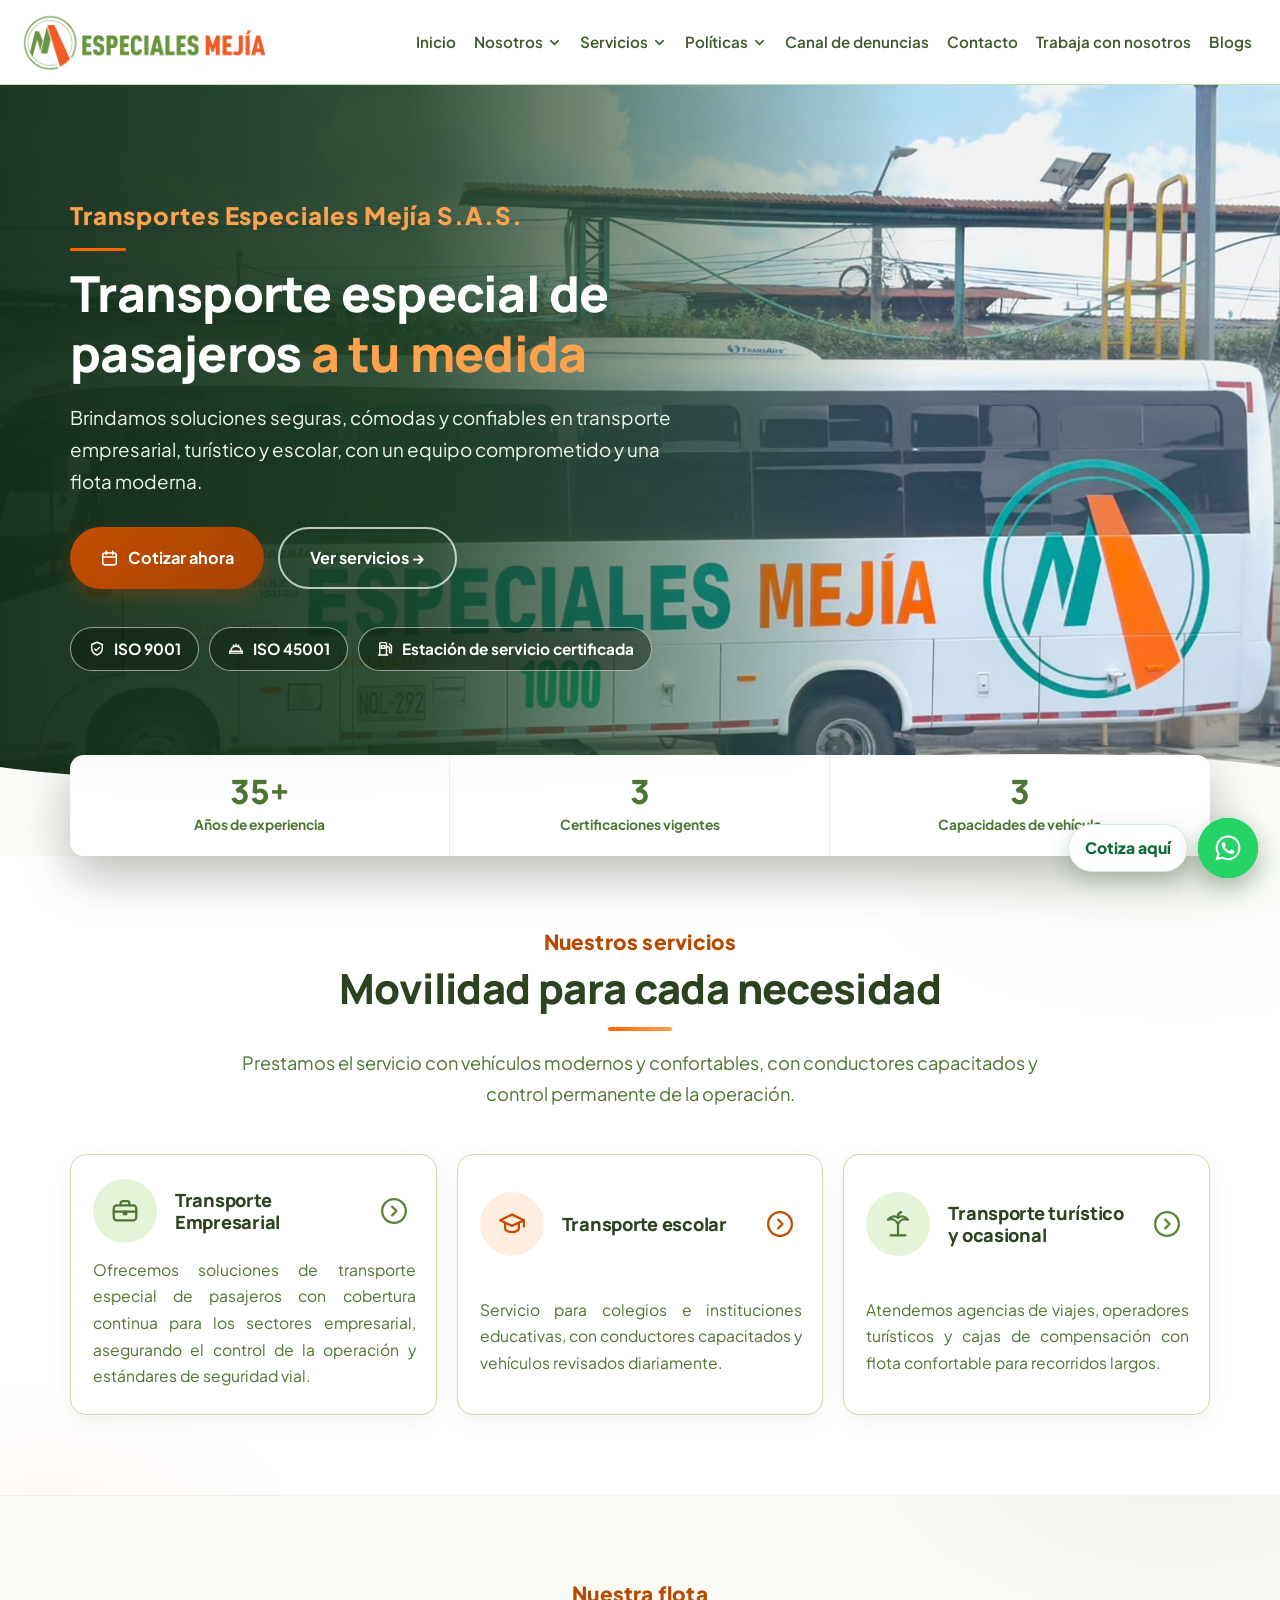
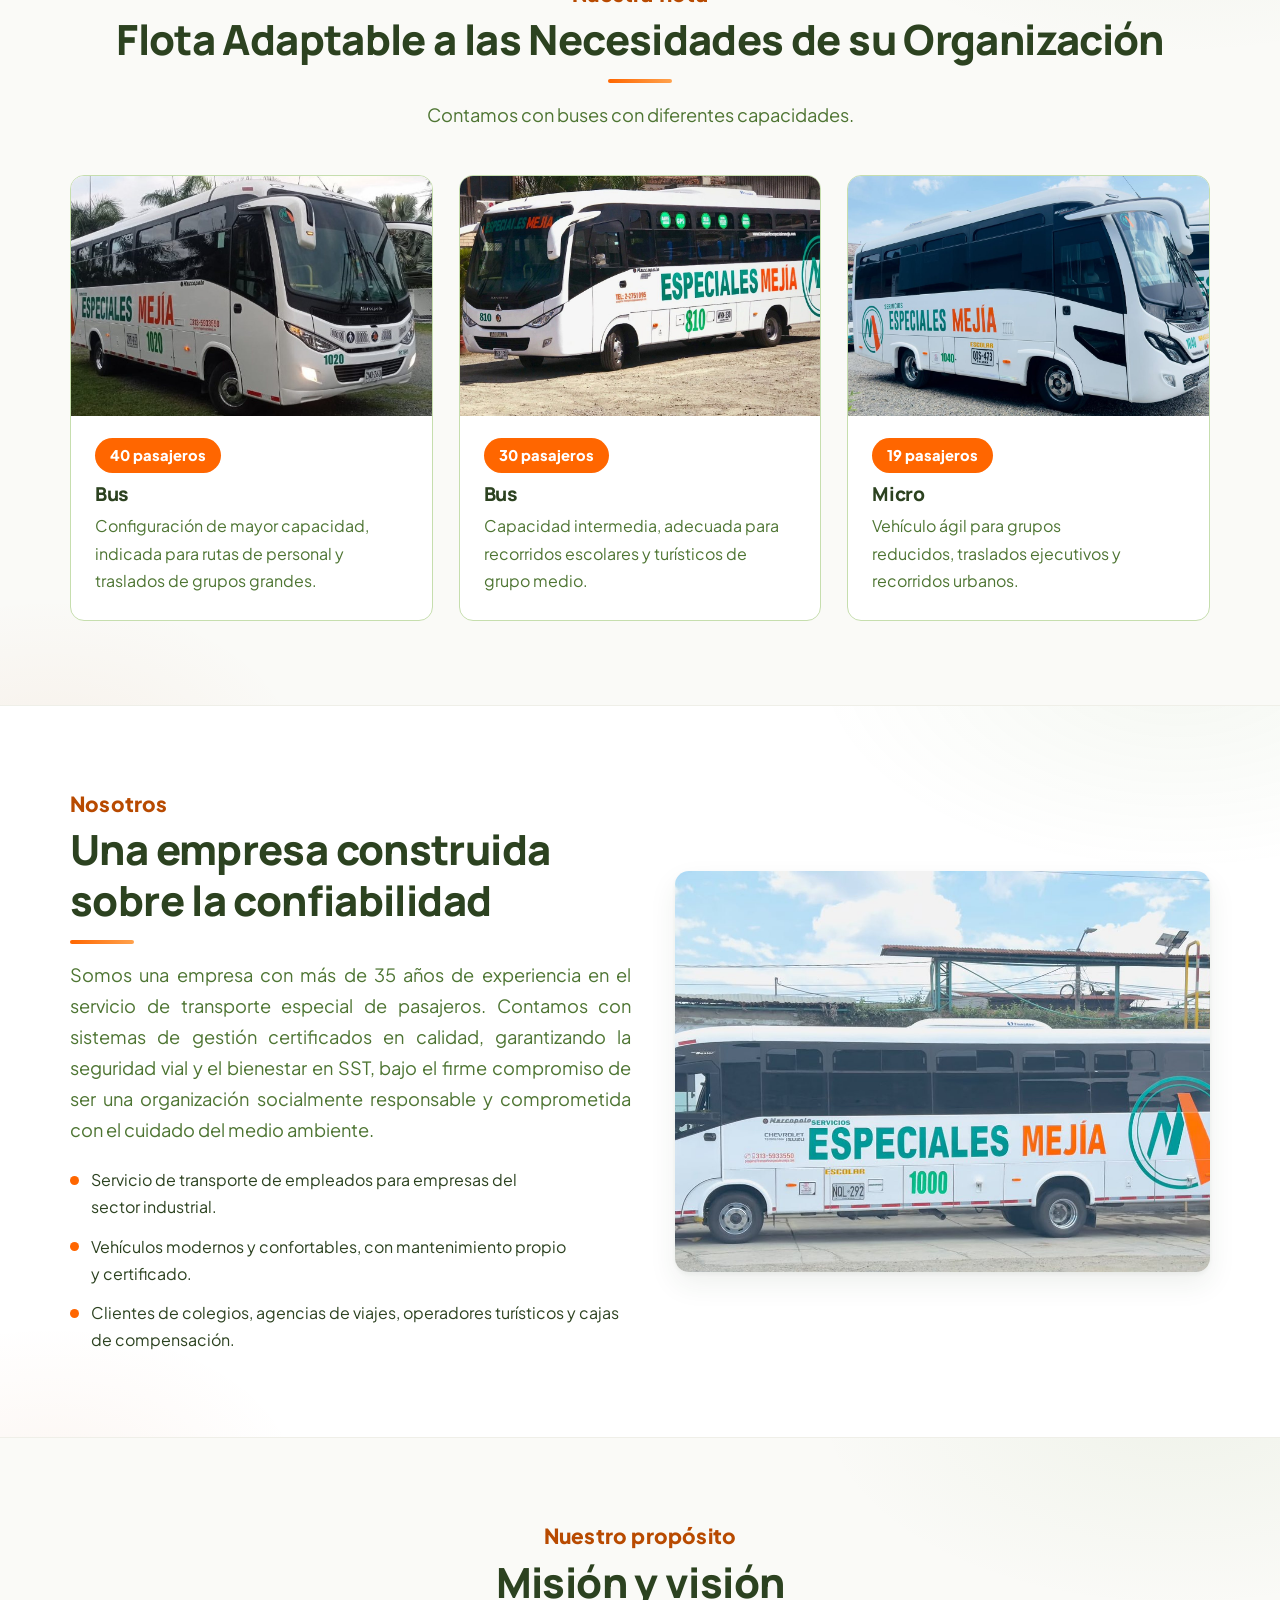
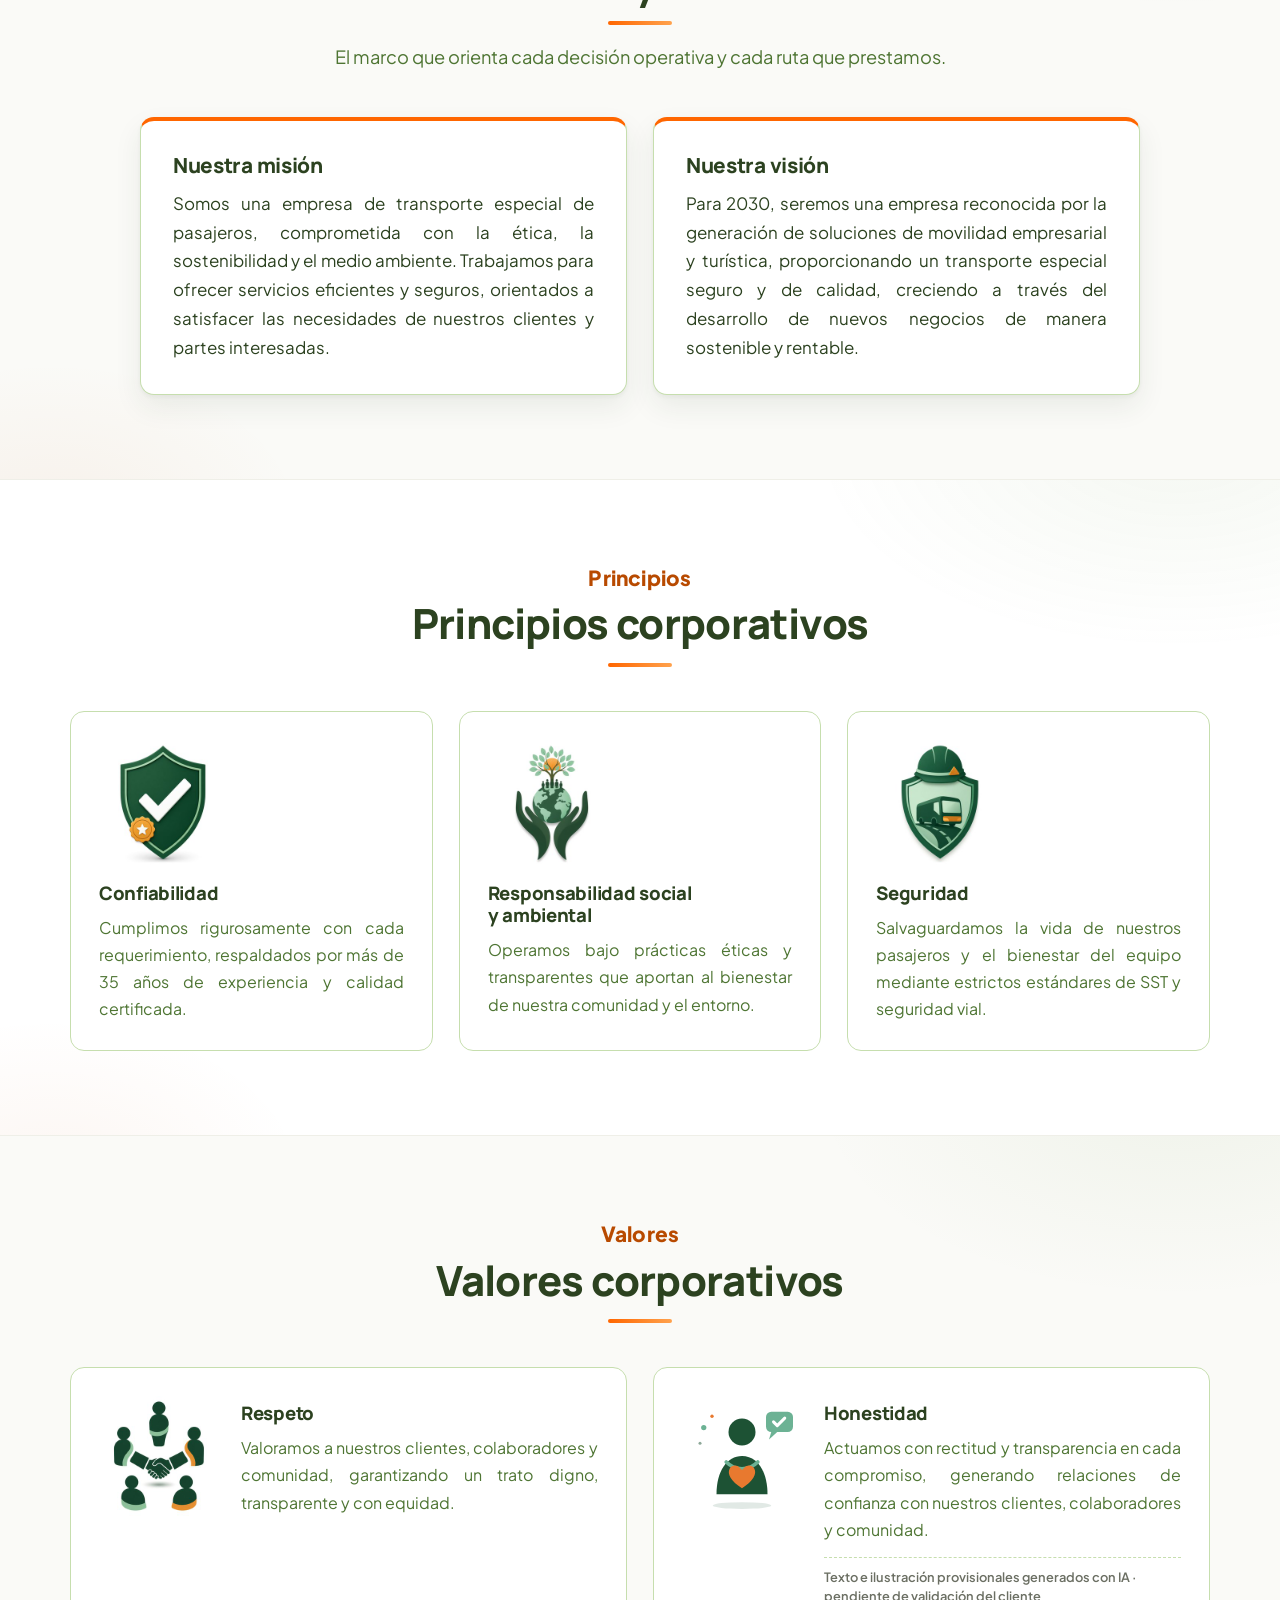
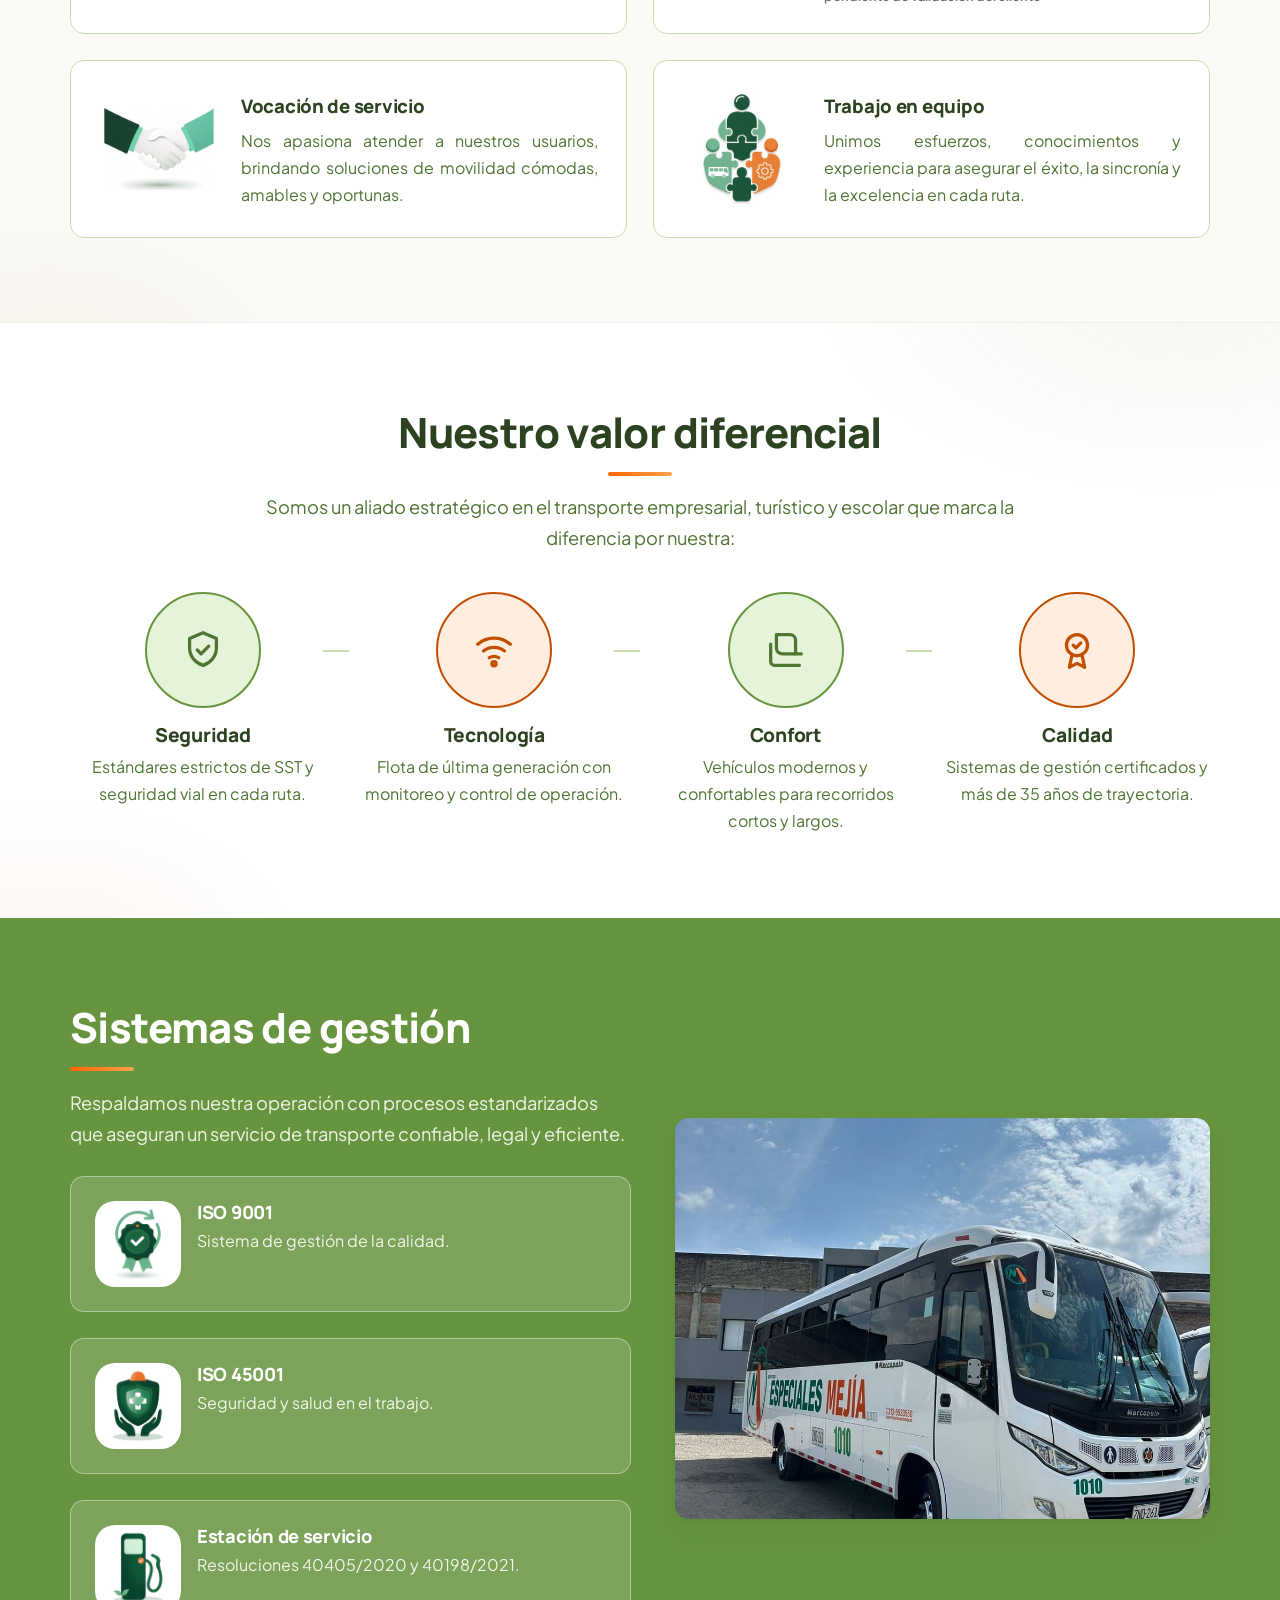
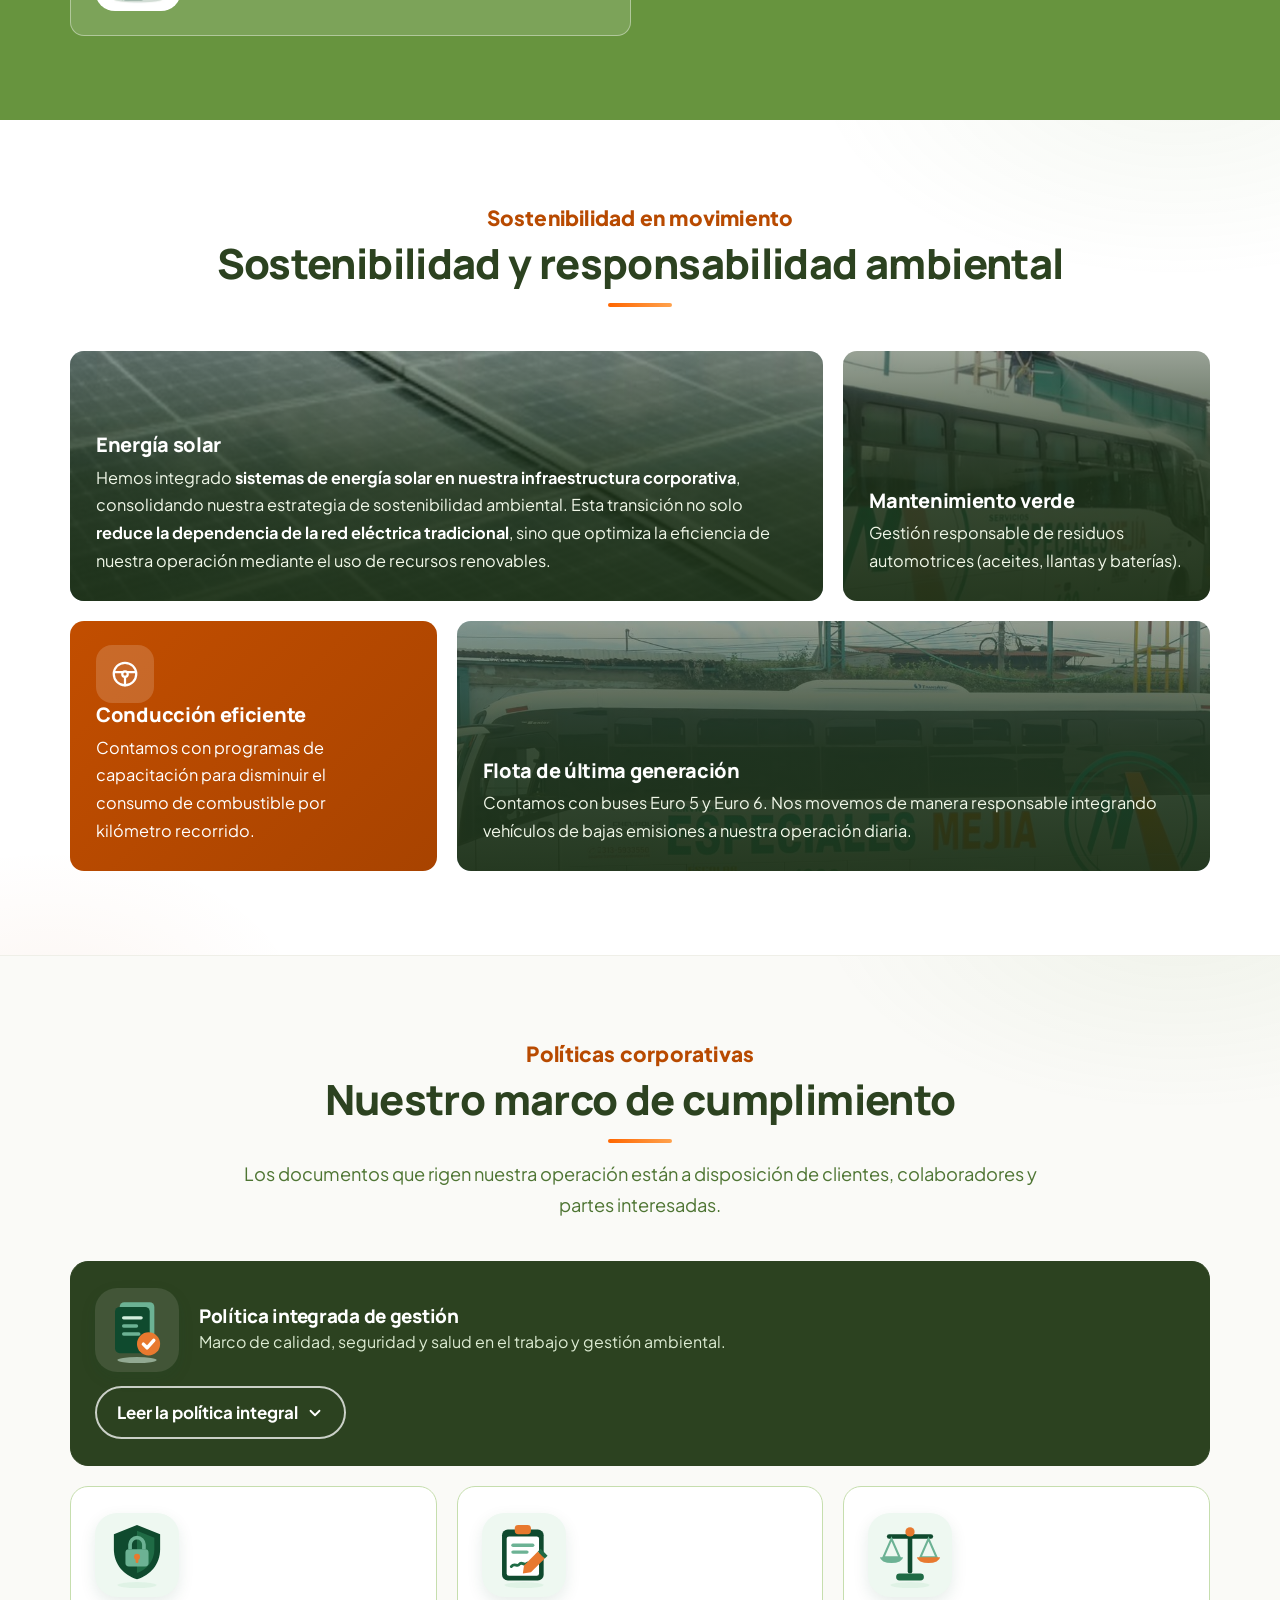
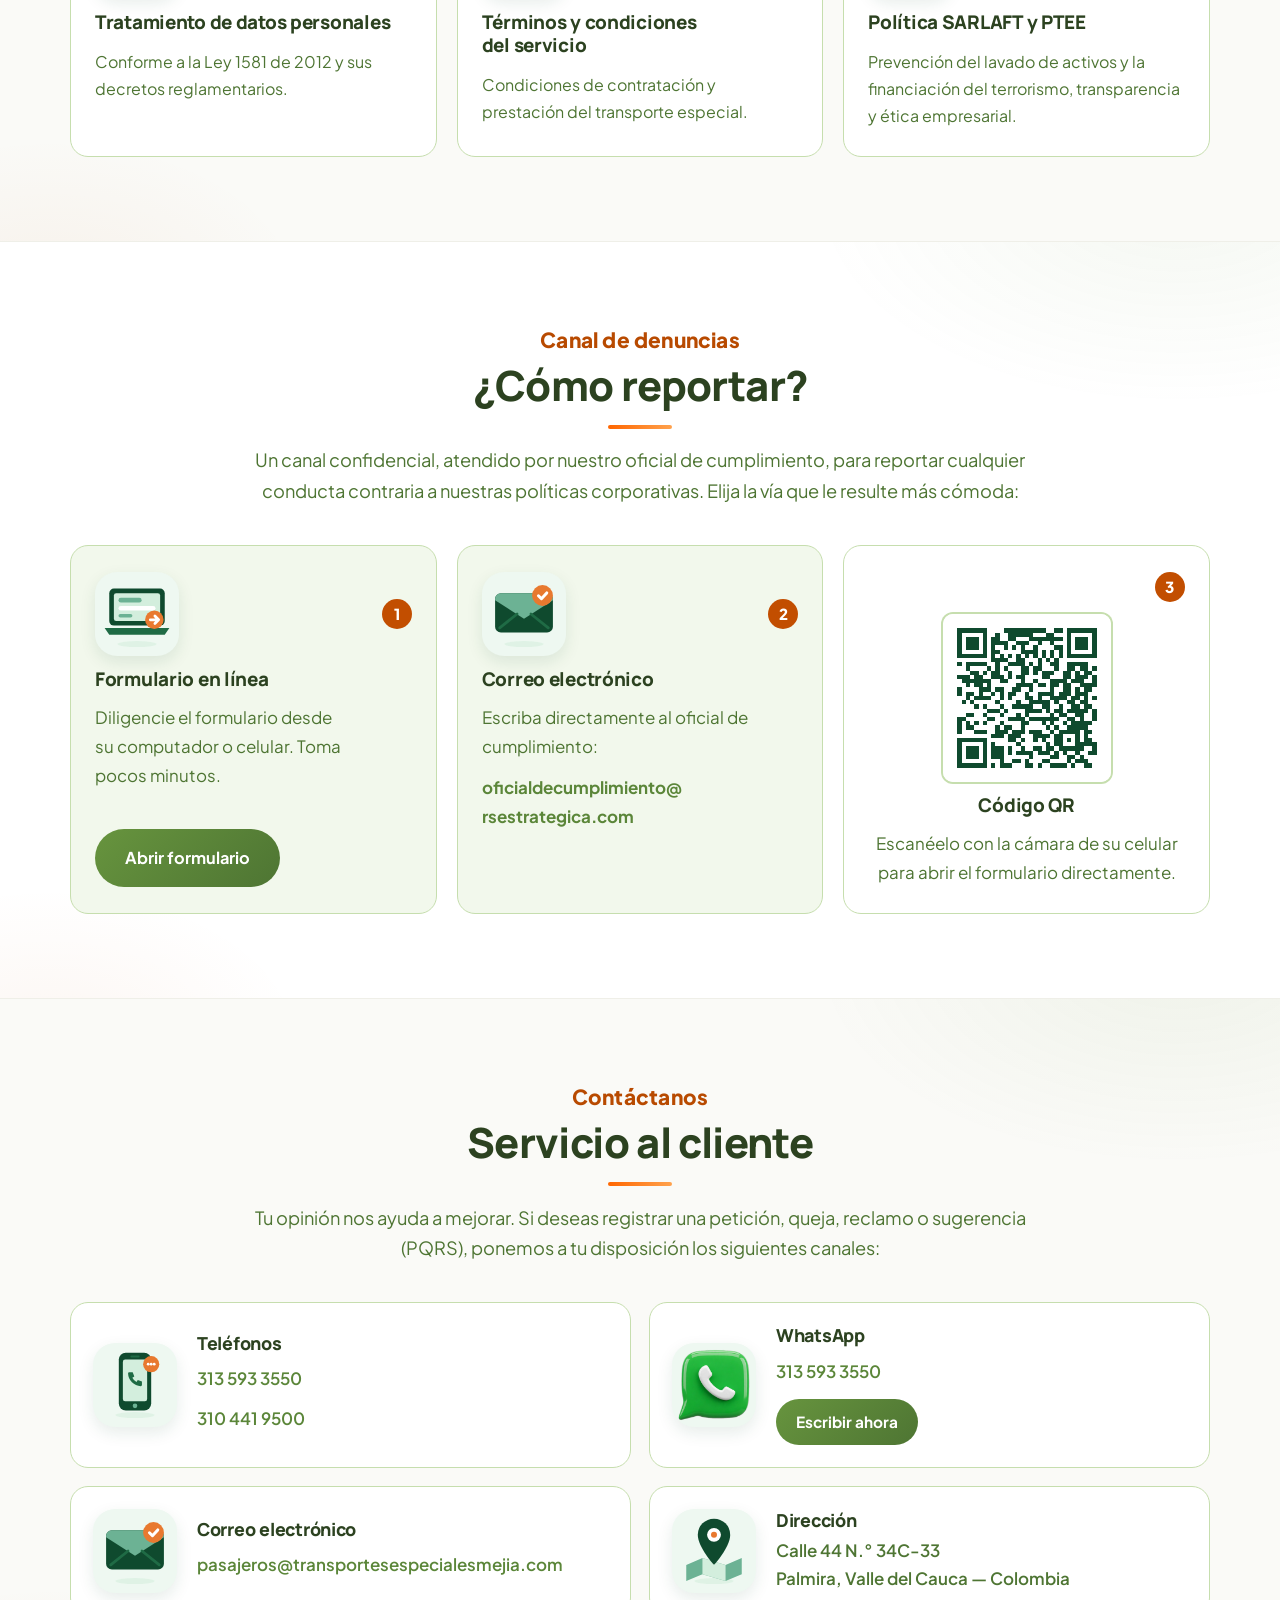
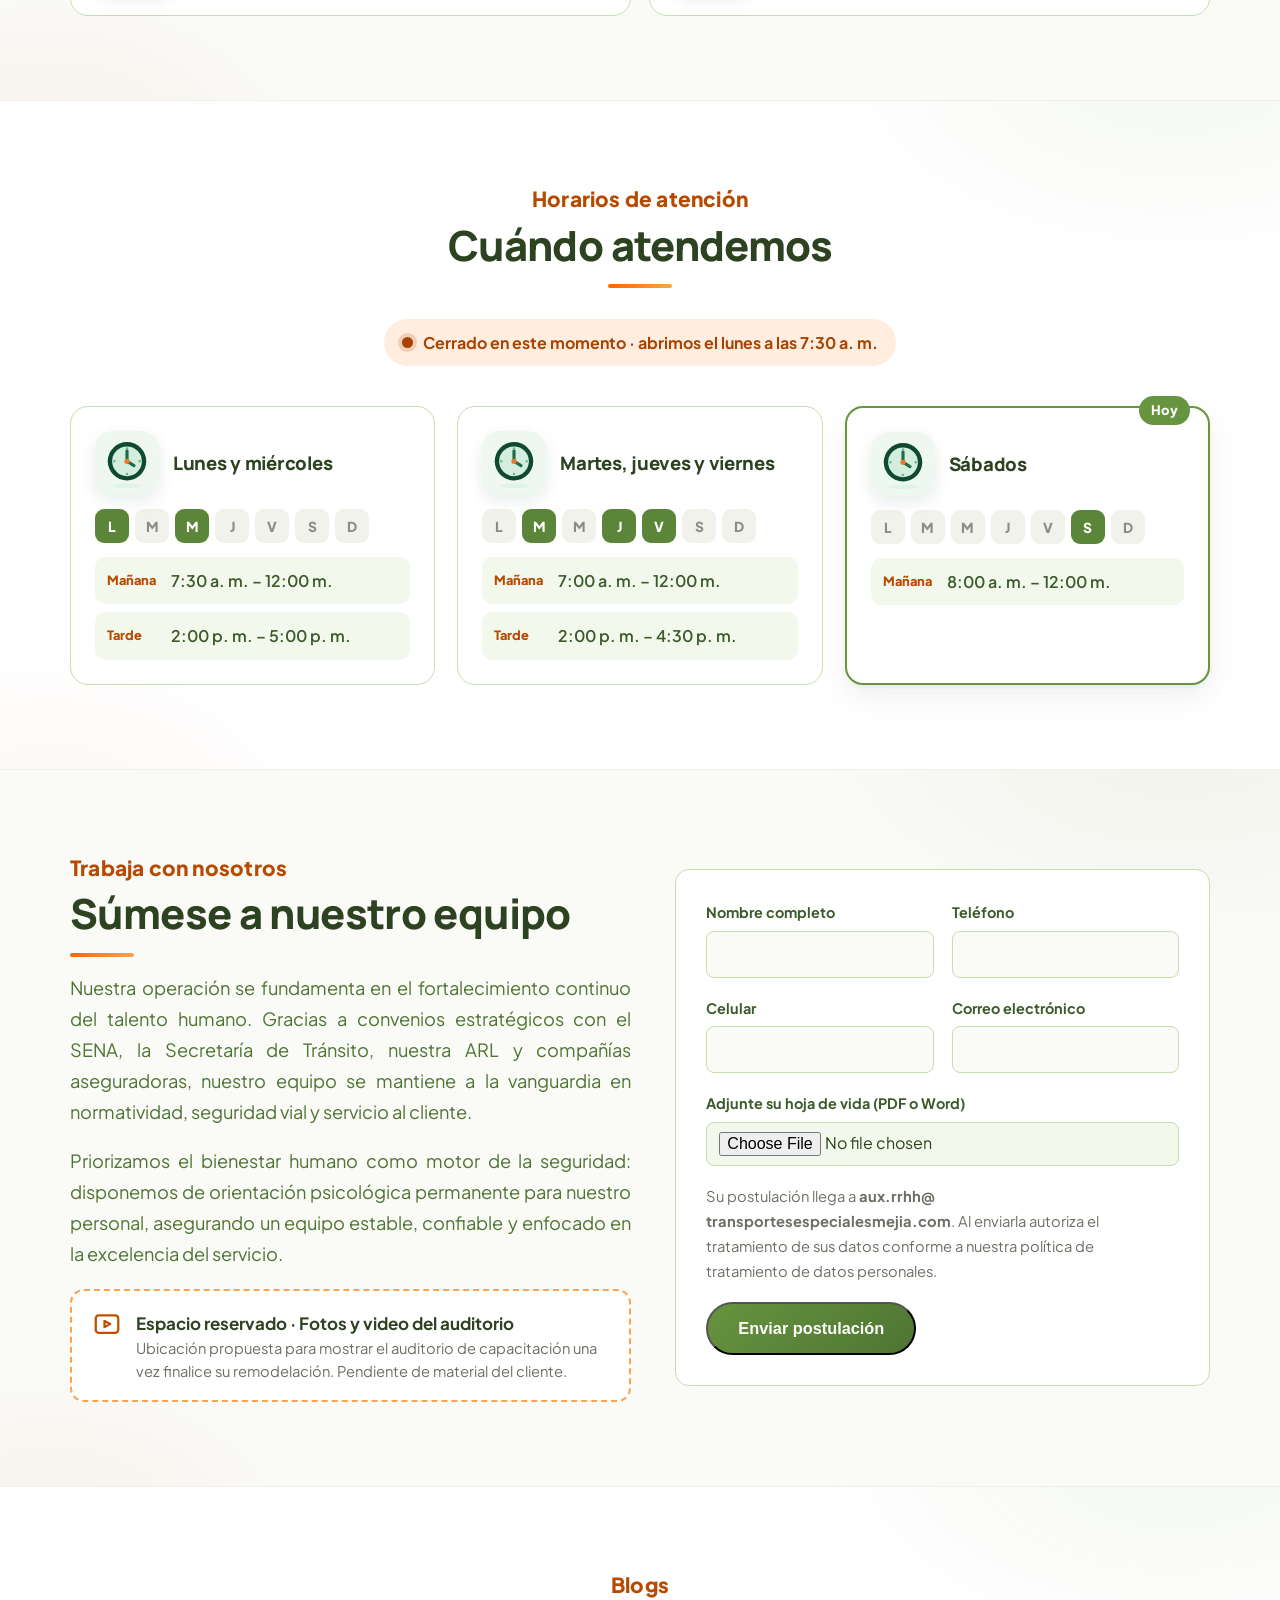
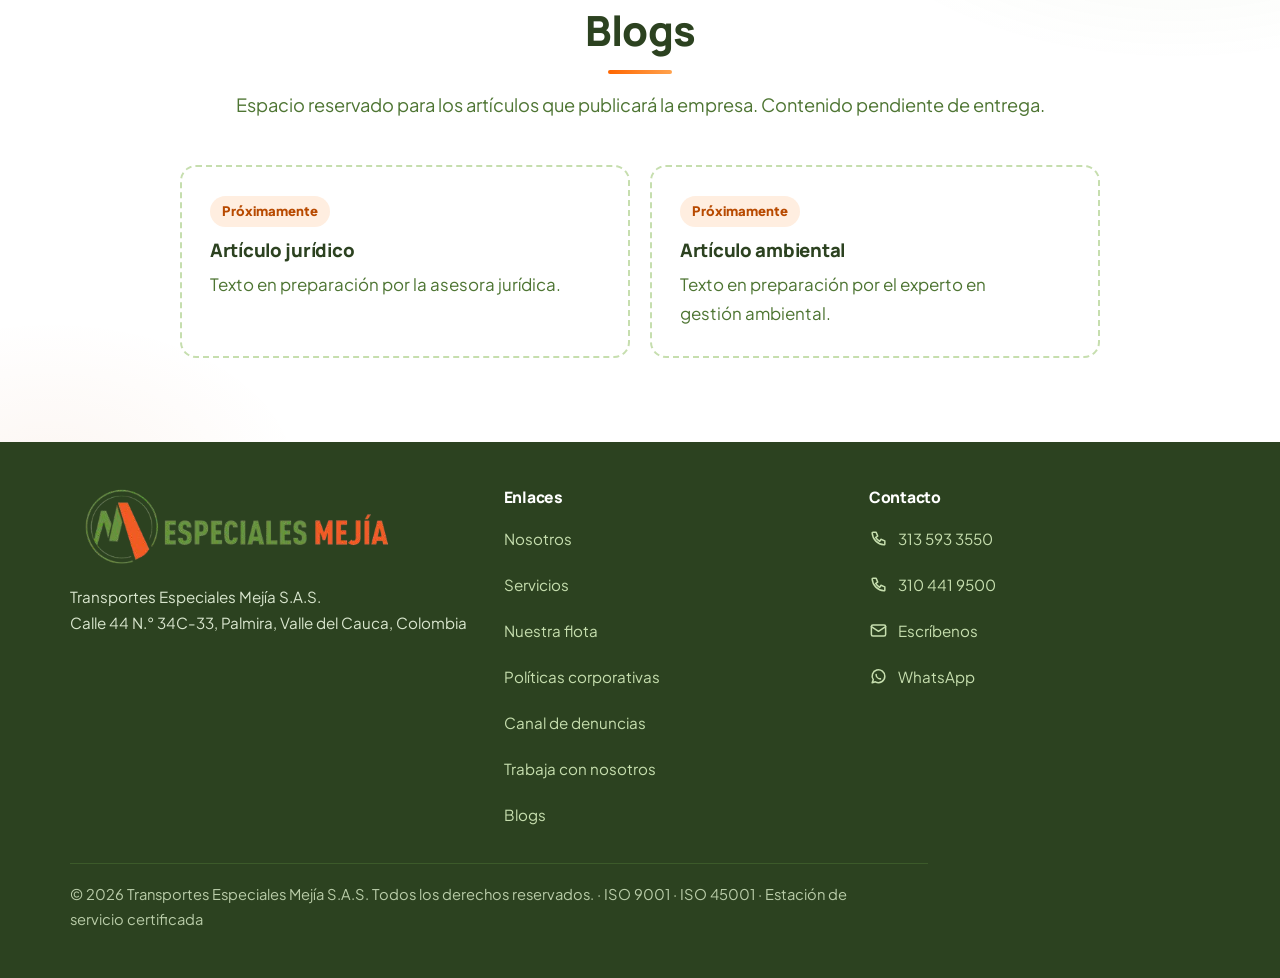
==== index.html @ c3c8ae54 "Renombrar img/ a assets/ y actualizar landing (nuevo contenido, index.html ahora referencia assets/)" ====
<!DOCTYPE html>
<html lang="es">
<head>
<meta charset="UTF-8">
<meta name="viewport" content="width=device-width, initial-scale=1">
<title>Transportes Especiales Mejía S.A.S. | Transporte Especial de Pasajeros</title>
<meta name="description" content="Transportes Especiales Mejía S.A.S. — Más de 35 años en transporte especial de pasajeros. Certificados ISO 9001, ISO 45001 y estación de servicio. Palmira, Valle del Cauca.">
<link rel="icon" href="assets/isotipo.png">
<link rel="preconnect" href="https://fonts.googleapis.com">
<link rel="preconnect" href="https://fonts.gstatic.com" crossorigin>
<link href="https://fonts.googleapis.com/css2?family=Manrope:wght@500;600;700;800&family=Plus+Jakarta+Sans:wght@400;500;600;700;800&display=swap" rel="stylesheet">
<style>
/* ============================================================
   PROPUESTA V2 · CAPA DE MODERNIZACIÓN VISUAL
   ------------------------------------------------------------
   Esta hoja NO toca contenido, textos, estructura ni datos ya
   aprobados por el cliente en v2.0 (ver CAMBIOS-v2.md). Solo
   añade/ajusta estilo visual: tipografía, movimiento, profundidad
   y detalles de interfaz. Todo lo nuevo respeta
   prefers-reduced-motion y el sistema de color institucional.
   ============================================================ */
/* ============================================================
   SISTEMA DE COLOR v2.0 — verde institucional dominante
   ------------------------------------------------------------
   Corrección aplicada sobre la v1.0 (observaciones 2, 7 y 14
   del cliente): se retira el verde casi negro como fondo de
   sección y se adopta el verde institucional #67943E y su
   escala clara #E5F3D9, tomados del membrete corporativo.
   El texto corrido pasa de gris neutro a verde institucional
   oscuro para que la página "tenga más color".
   Relación verde (H≈93°) / naranja (H≈24°): complementarios
   divididos. Proporción 60-30-10 mantenida.
   ============================================================ */
:root{
  --verde-900:#2C4220;
  --verde-800:#3C5A2A;
  --verde-700:#4E7533;
  --verde-600:#5B8639;
  --verde-500:#67943E;   /* VERDE INSTITUCIONAL */
  --verde-400:#67BA46;   /* verde claro de membrete */
  --verde-200:#C6DEAE;
  --verde-100:#E5F3D9;   /* fondo suave institucional */
  --verde-050:#F2F8EC;

  --naranja-700:#C24E00;
  --naranja-500:#FF6600;  /* NARANJA INSTITUCIONAL — solo relleno decorativo */
  --naranja-txt:#B84A00;  /* naranja para TEXTO: 5,23:1 sobre blanco (AA) */
  --naranja-btn:#C24E00;  /* relleno de botón con texto blanco: 4,79:1 (AA) */
  --naranja-btn-h:#A84300;
  --verde-banda:#4E7533;  /* banda de indicadores: blanco encima da 5,36:1 (AA) */
  --naranja-300:#FFA24D;
  --naranja-100:#FFEEE0;

  --n000:#FFFFFF; --n050:#FAFAF7; --n100:#F1F2EC; --n300:#D6D8CE;
  --n600:#6B6F63; --n900:#1A1C17;

  --texto:var(--verde-900);
  --texto-suave:var(--verde-700);
  --fondo:var(--n050);
  --superficie:var(--n000);
  --borde:var(--verde-200);

  --radio:14px; --radio-sm:8px;
  --sombra:0 2px 4px rgba(44,66,32,.05), 0 12px 28px rgba(44,66,32,.08);
  --sombra-hover:0 8px 16px rgba(44,66,32,.08), 0 24px 48px rgba(44,66,32,.16);
  --max:1180px;
  --fuente:"Plus Jakarta Sans", "Segoe UI", system-ui, -apple-system, "Helvetica Neue", Arial, sans-serif;
  --fuente-titulo:"Manrope", "Plus Jakarta Sans", system-ui, sans-serif;
}

/* ---------- RESET ---------- */
*,*::before,*::after{box-sizing:border-box}
html{scroll-behavior:auto} /* Obs.3 #12: salto directo a la sección, sin desplazamiento */
/* La cabecera fija mide 66px: sin esto, al navegar por el menú el título
   de la sección queda oculto detrás de ella. */
section[id],footer[id],article[id]{scroll-margin-top:112px}
:focus-visible{outline:3px solid var(--naranja-btn);outline-offset:3px;border-radius:4px}
.saltar{position:absolute;left:-9999px;top:0;z-index:200;background:var(--verde-900);color:#fff;
 padding:12px 20px;border-radius:0 0 10px 0;font-weight:700}
.saltar:focus{left:0}
@media(prefers-reduced-motion:reduce){
  html{scroll-behavior:auto}
  *,*::before,*::after{animation-duration:.01ms!important;transition-duration:.01ms!important}
}
body{margin:0;overflow-x:hidden;font-family:var(--fuente);color:var(--texto);background:var(--fondo);line-height:1.7;font-size:1.06rem;-webkit-font-smoothing:antialiased;text-wrap:pretty}
img{max-width:100%;display:block}
a{color:var(--verde-600);text-decoration:none}
h1,h2,h3,h4{font-family:var(--fuente-titulo);line-height:1.22;margin:0 0 .5em;font-weight:800;letter-spacing:-.015em;color:var(--verde-900)}
p{margin:0 0 1em}

/* ---------- UTILIDADES ---------- */
.contenedor{width:100%;max-width:var(--max);margin-inline:auto;padding-inline:20px}
.seccion{padding-block:84px}
.seccion--claro{background:var(--superficie)}
.seccion--suave{background:var(--verde-100)}
.seccion--verde{background:var(--verde-500);color:#fff}
.seccion--verde h2,.seccion--verde h3{color:#fff}
.etiqueta{display:inline-block;font-size:1.3rem;font-weight:800;letter-spacing:.01em;color:var(--naranja-txt);margin-bottom:.35em;line-height:1.3}
.seccion--verde .etiqueta{color:#fff}
.titulo{font-size:clamp(1.8rem,3.8vw,2.6rem);margin-bottom:.4em}
.entradilla{font-size:1.14rem;color:var(--texto-suave);max-width:64ch}
.seccion--verde .entradilla{color:#EEF6E6}
.centrado{text-align:center}
/* Justificar solo textos de línea larga, con guionado, porque en columnas
   estrechas la justificación abre huecos entre palabras. */
.justificado{text-align:left}
@media(min-width:900px){ .justificado{text-align:justify;hyphens:auto;-webkit-hyphens:auto;text-wrap:initial} }
.centrado .entradilla{margin-inline:auto}
.rejilla{display:grid;gap:26px}
@media(min-width:760px){ .rejilla--2{grid-template-columns:repeat(2,1fr)} .rejilla--3{grid-template-columns:repeat(3,1fr)} .rejilla--4{grid-template-columns:repeat(2,1fr)} }
@media(min-width:1040px){ .rejilla--4{grid-template-columns:repeat(4,1fr)} }

.boton{display:inline-block;padding:15px 30px;border-radius:100px;font-weight:700;font-size:1.02rem;min-height:48px;transition:transform .18s ease, box-shadow .18s ease, background .18s ease}
.boton:hover{transform:translateY(-2px)}
.boton--primario{background:var(--naranja-btn);color:#fff;box-shadow:0 8px 20px rgba(194,78,0,.3)}
.boton--primario:hover{background:var(--naranja-btn-h)}
.boton--fantasma{border:2px solid rgba(255,255,255,.7);color:#fff}
.boton--fantasma:hover{background:#fff;color:var(--verde-700)}
.boton--verde{background:var(--verde-500);color:#fff}
.boton--verde:hover{background:var(--verde-700)}

/* Icono de línea reutilizable */
.ico{width:22px;height:22px;flex:0 0 22px;stroke:var(--verde-500);fill:none;stroke-width:1.9;stroke-linecap:round;stroke-linejoin:round}

/* ============================================================
   MÓDULO 01 · CABECERA
   ============================================================ */
.cabecera{position:sticky;top:0;z-index:60;background:rgba(255,255,255,.96);backdrop-filter:blur(10px);border-bottom:1px solid var(--borde)}
.cabecera__fila{display:flex;align-items:center;justify-content:space-between;gap:18px;padding-block:12px}
.cabecera__logo{display:flex;align-items:center;min-height:46px}
.cabecera__logo img{height:44px;width:auto}
.nav{display:none;gap:20px;font-size:1.06rem;font-weight:600;white-space:nowrap}
.nav a{color:var(--verde-800);position:relative;padding-block:10px}
.nav a::after{content:"";position:absolute;left:0;bottom:0;width:0;height:2px;background:var(--naranja-500);transition:width .2s ease}
.nav a:hover::after{width:100%}
.cabecera .boton{padding:12px 22px;font-size:1rem;min-height:46px;white-space:nowrap}
.menu-btn{display:flex;flex-direction:column;justify-content:center;gap:5px;flex:0 0 48px;width:48px;height:46px;padding:0 11px;
 background:none;border:1px solid var(--borde);border-radius:9px;cursor:pointer;min-height:46px}
.menu-btn span{display:block;height:2px;background:var(--verde-700);border-radius:2px;transition:transform .2s ease,opacity .2s ease}
.menu-btn[aria-expanded="true"] span:nth-child(1){transform:translateY(7px) rotate(45deg)}
.menu-btn[aria-expanded="true"] span:nth-child(2){opacity:0}
.menu-btn[aria-expanded="true"] span:nth-child(3){transform:translateY(-7px) rotate(-45deg)}
.nav-movil{display:none;border-top:1px solid var(--borde);background:#fff}
.nav-movil.abierto{display:block}
@media(min-width:1280px){ .nav{display:flex} .menu-btn{display:none} }
.nav-movil a{display:flex;align-items:center;min-height:52px;padding:14px 20px;border-bottom:1px solid var(--verde-100);font-weight:600;font-size:1.06rem;color:var(--verde-800)}
@media(min-width:1280px){ .nav-movil{display:none!important} }

/* ============================================================
   MÓDULO 02 · HÉROE
   ============================================================ */
.heroe{position:relative;color:#fff;isolation:isolate}
.heroe__media{position:absolute;inset:0;z-index:-2}
.heroe__media img{width:100%;height:100%;object-fit:cover}
.heroe::before{content:"";position:absolute;inset:0;z-index:-1;
 background:linear-gradient(100deg, rgba(44,66,32,.95) 0%, rgba(78,117,51,.88) 48%, rgba(91,134,57,.62) 100%)}
.heroe__cuerpo{padding-block:110px 96px;max-width:760px}
.heroe .razon{display:block;font-size:clamp(1.05rem,2.3vw,1.5rem);font-weight:800;letter-spacing:.04em;color:var(--naranja-300);margin-bottom:.5em}
.heroe h1{font-size:clamp(2.1rem,5.4vw,3.5rem);margin-bottom:.35em;color:#fff}
.heroe h1 em{font-style:normal;color:var(--naranja-300)}
.heroe p{font-size:1.18rem;color:#F1F7EA;max-width:58ch}
.heroe__acciones{display:flex;flex-wrap:wrap;gap:14px;margin-top:30px}
.heroe__sellos{display:flex;flex-wrap:wrap;gap:10px;margin-top:38px}
.sello{font-size:.96rem;font-weight:700;background:rgba(28,42,18,.62);border:1px solid rgba(255,255,255,.55);border-radius:100px;padding:8px 17px;color:#fff}

/* ============================================================
   MÓDULO 03 · POR QUÉ CONFIAR (4 pilares)
   ============================================================ */
.pilares{position:relative}
.pilares__lista{display:grid;grid-template-columns:repeat(2,1fr);gap:26px;margin-top:38px}
@media(min-width:860px){ .pilares__lista{grid-template-columns:repeat(4,1fr)} }
.pilar{text-align:center;position:relative}
@media(min-width:860px){
  .pilar::after{content:"";position:absolute;top:58px;right:-13px;width:26px;height:2px;background:var(--verde-200)}
  .pilar:last-child::after{display:none}
}
.pilar__disco{width:116px;height:116px;margin:0 auto 16px;border-radius:50%;border:2px solid var(--verde-500);
 background:var(--verde-100);display:flex;align-items:center;justify-content:center;transition:transform .2s ease,box-shadow .2s ease}
.pilar:nth-child(2n) .pilar__disco{background:var(--naranja-100);border-color:var(--naranja-btn)}
.pilar:hover .pilar__disco{transform:translateY(-4px);box-shadow:0 10px 22px rgba(44,66,32,.16)}
.pilar__disco svg{width:46px;height:46px;stroke:var(--verde-700);fill:none;stroke-width:1.7;stroke-linecap:round;stroke-linejoin:round}
.pilar:nth-child(2n) .pilar__disco svg{stroke:var(--naranja-btn)}
.pilar h3{font-size:1.2rem;margin-bottom:.25em}
.pilar p{font-size:1rem;color:var(--texto-suave);margin:0}

/* ============================================================
   MÓDULO 04 · INDICADORES
   ============================================================ */
.indicadores{background:var(--verde-banda);color:#fff}
.indicadores .rejilla{gap:14px;padding-block:38px;text-align:center}
@media(min-width:760px){ .indicadores .rejilla{grid-template-columns:repeat(3,1fr)} }
.indicador__cifra{font-size:clamp(2rem,4vw,2.8rem);font-weight:800;line-height:1;color:#fff}
.indicador__texto{font-size:1.04rem;color:#fff;font-weight:600}

/* ============================================================
   MÓDULO 05 · NOSOTROS
   ============================================================ */
.dividido{display:grid;gap:44px;align-items:center}
.dividido>*{min-width:0}
@media(min-width:900px){ .dividido{grid-template-columns:1.05fr 1fr} .dividido--invertido>*:first-child{order:2} }
.marco{border-radius:var(--radio);overflow:hidden;box-shadow:var(--sombra)}
.marco img{width:100%;aspect-ratio:4/3;object-fit:cover}
.lista-check{list-style:none;padding:0;margin:20px 0 0;display:grid;gap:12px}
.lista-check li{display:flex;gap:12px;align-items:flex-start;font-size:1rem}
.lista-check li::before{content:"";flex:0 0 9px;height:9px;margin-top:.6em;border-radius:50%;background:var(--naranja-500)}

/* ============================================================
   MÓDULO 06 · MISIÓN / VISIÓN / POLÍTICA
   ============================================================ */
.tarjeta{background:var(--superficie);border:1px solid var(--borde);border-radius:var(--radio);padding:32px;box-shadow:var(--sombra)}
.tarjeta--acento{border-top:4px solid var(--naranja-500)}
.tarjeta h3{font-size:1.3rem}
.tarjeta p:last-child{margin-bottom:0}

/* ============================================================
   MÓDULO 07 · VALORES
   ============================================================ */
.valor{background:var(--superficie);border:1px solid var(--borde);border-radius:var(--radio);padding:28px;transition:border-color .2s ease,transform .2s ease}
.valor:hover{border-color:var(--verde-500);transform:translateY(-3px)}
.valor__num{display:inline-flex;align-items:center;justify-content:center;width:38px;height:38px;border-radius:10px;
 background:var(--verde-100);color:var(--verde-700);font-weight:800;font-size:.98rem;margin-bottom:14px}
.valor:nth-child(3n+2) .valor__num{background:var(--naranja-100);color:var(--naranja-700)}
/* Ilustración de cada valor: decorativa (alt vacío), el nombre ya está en el h3 */
.valor__img{display:block;width:128px;height:128px;object-fit:contain;margin:0 0 14px;border-radius:12px}
.valor{display:flex;flex-direction:column}
@media(max-width:759px){ .valor__img{width:112px;height:112px} }
.valor h3{font-size:1.16rem}
.valor p{font-size:1rem;color:var(--texto-suave);margin:0}

/* ============================================================
   MÓDULO 08 · SERVICIOS
   ============================================================ */
.servicio{background:var(--superficie);border-radius:var(--radio);overflow:hidden;border:1px solid var(--borde);
 display:flex;flex-direction:column;transition:transform .2s ease,box-shadow .2s ease}
.servicio:hover{transform:translateY(-4px);box-shadow:var(--sombra)}
.servicio img{aspect-ratio:16/10;object-fit:cover;width:100%}
.servicio__cuerpo{padding:22px 24px 26px}
.servicio h3{font-size:1.2rem;margin-bottom:.35em}
.servicio p{font-size:1rem;color:var(--texto-suave);margin:0}

/* ============================================================
   MÓDULO 09 · FLOTA
   ============================================================ */
.bus{background:var(--superficie);border:1px solid var(--borde);border-radius:var(--radio);overflow:hidden;
 display:flex;flex-direction:column}
.bus img{aspect-ratio:3/2;object-fit:cover;width:100%}
.bus__cuerpo{padding:22px 24px 26px}
.bus__cap{display:inline-block;background:var(--naranja-500);color:#fff;border-radius:100px;padding:5px 15px;
 font-weight:800;font-size:.92rem;margin-bottom:10px}
.bus h3{font-size:1.2rem;margin-bottom:.3em}
.bus p{font-size:1rem;color:var(--texto-suave);margin:0}

/* ============================================================
   MÓDULO 10 · CERTIFICACIONES
   ============================================================ */
.cert{display:flex;gap:16px;align-items:flex-start;background:rgba(255,255,255,.14);
 border:1px solid rgba(255,255,255,.4);border-radius:var(--radio);padding:24px}
.cert__marca{flex:0 0 auto;font-size:.8rem;font-weight:800;background:var(--naranja-500);color:#fff;
 border-radius:var(--radio-sm);padding:8px 12px}
.cert__img{flex:0 0 auto;width:86px;height:86px;border-radius:20px;background:#fff;padding:5px;object-fit:contain}
@media(max-width:519px){ .cert__img{width:72px;height:72px} }
.chapa--foto{background:#fff;padding:6px}
.chapa--foto img{width:100%;height:100%;object-fit:contain}
.cert h3{font-size:1.14rem;margin-bottom:.25em;color:#fff}
.cert p{font-size:1rem;color:#F1F7EA;margin:0}

/* ============================================================
   MÓDULO 11 · SOSTENIBILIDAD
   ============================================================ */
.mosaico{display:grid;gap:20px}
@media(min-width:820px){ .mosaico{grid-template-columns:repeat(3,1fr)} .mosaico__destacado{grid-column:span 2} }
.mosaico figure{position:relative;margin:0;border-radius:var(--radio);overflow:hidden;min-height:250px;color:#fff}
.mosaico img{position:absolute;inset:0;width:100%;height:100%;object-fit:cover}
.mosaico figcaption{position:relative;z-index:2;padding:26px;display:flex;flex-direction:column;justify-content:flex-end;min-height:250px;
 background:linear-gradient(to top, rgba(44,66,32,.93) 8%, rgba(44,66,32,.15) 78%)}
.mosaico h3{font-size:1.25rem;margin-bottom:.3em;color:#fff}
.mosaico p{font-size:1.02rem;margin:0;color:#F0F7E8}

/* ============================================================
   MÓDULO 12 · POLÍTICAS CORPORATIVAS
   ============================================================ */
.politica{display:flex;gap:16px;align-items:flex-start;background:var(--superficie);border:1px solid var(--borde);
 border-radius:var(--radio);padding:22px 24px}
.politica h3{font-size:1.14rem;margin-bottom:.25em}
.politica p{font-size:1rem;color:var(--texto-suave);margin:0}
.politica a{display:inline-flex;align-items:center;min-height:44px;font-weight:700}
.politica__estado{display:inline-block;margin-top:10px;font-size:.92rem;font-weight:700;color:#A84300;
 background:var(--naranja-100);border-radius:100px;padding:6px 14px}

/* ============================================================
   MÓDULO 13 · CANAL DE DENUNCIAS
   ============================================================ */
.denuncia{display:grid;gap:26px;align-items:center}
@media(min-width:860px){ .denuncia{grid-template-columns:1fr 240px} }
.denuncia__qr{background:var(--superficie);border:1px solid var(--borde);border-radius:var(--radio);padding:18px;text-align:center}
.denuncia__qr img{width:100%;max-width:190px;margin-inline:auto}
.denuncia__qr span{display:block;font-size:.85rem;color:var(--texto-suave);margin-top:10px}
.qr-vacio{aspect-ratio:1/1;max-width:190px;margin-inline:auto;border:2px dashed var(--verde-200);border-radius:10px;
 display:flex;align-items:center;justify-content:center;text-align:center;font-size:.82rem;color:var(--n600);padding:12px}

/* ============================================================
   MÓDULO 14 · TRABAJA CON NOSOTROS
   ============================================================ */
.form{display:grid;min-width:0;gap:18px;background:var(--superficie);border:1px solid var(--borde);border-radius:var(--radio);padding:30px}
@media(min-width:760px){ .form{grid-template-columns:repeat(2,1fr)} .form .ancho{grid-column:1/-1} }
.campo label{display:block;font-size:.9rem;font-weight:700;color:var(--verde-800);margin-bottom:6px}
.campo{min-width:0}
.campo input,.campo textarea{width:100%;max-width:100%;padding:12px 14px;border:1px solid var(--borde);border-radius:var(--radio-sm);
 font-family:inherit;font-size:1rem;color:var(--texto);background:var(--n050)}
.campo input:focus,.campo textarea:focus{outline:2px solid var(--verde-400);outline-offset:1px}
.campo input[type=file]{padding:9px 12px;background:var(--verde-050)}
.form__aviso{font-size:.92rem;color:var(--n600);margin:0}
.campo input:user-invalid{border-color:#B84A00;background:#FFF6F0}
.campo .error[hidden]{display:none}
.campo .error{display:block;font-size:.88rem;font-weight:600;color:#A84300;margin-top:5px}
.form__enviando{position:relative;pointer-events:none;opacity:.6}
.spin{display:inline-block;width:16px;height:16px;margin-right:9px;vertical-align:-3px;
 border:2px solid rgba(255,255,255,.45);border-top-color:#fff;border-radius:50%;animation:gira .7s linear infinite}
@keyframes gira{to{transform:rotate(360deg)}}
/* Panel de confirmación */
.exito{background:var(--superficie);border:1px solid var(--verde-200);border-top:5px solid var(--verde-500);
 border-radius:var(--radio);padding:34px 32px;box-shadow:var(--sombra);text-align:center}
.exito__disco{width:82px;height:82px;margin:0 auto 18px;border-radius:50%;background:var(--verde-100);
 display:flex;align-items:center;justify-content:center}
.exito__disco svg{width:40px;height:40px;stroke:var(--verde-600);fill:none;stroke-width:2.2;stroke-linecap:round;stroke-linejoin:round}
.exito h3{font-size:1.4rem;margin-bottom:.4em}
.exito p{font-size:1.04rem;color:var(--texto-suave)}
.exito__resumen{text-align:left;background:var(--verde-050);border-radius:10px;padding:18px 20px;margin:22px 0 24px}
.exito__resumen dl{margin:0;display:grid;gap:9px}
@media(min-width:560px){ .exito__resumen dl{grid-template-columns:auto 1fr;gap:9px 20px;align-items:baseline} }
.exito__resumen dt{font-size:.92rem;font-weight:700;color:var(--verde-800)}
.exito__resumen dd{margin:0;font-size:1rem;color:var(--texto-suave);overflow-wrap:break-word}
.exito__radicado{font-family:"Cascadia Mono",Consolas,monospace;font-weight:700;color:var(--naranja-txt)}
.maqueta{display:block;margin-top:22px;font-size:.86rem;color:var(--n600);border-top:1px dashed var(--verde-200);padding-top:14px}

/* ============================================================
   MÓDULO 15 · HORARIOS
   ============================================================ */
.horario{background:var(--superficie);border:1px solid var(--borde);border-radius:var(--radio);padding:24px;display:flex;gap:16px;align-items:flex-start}
.horario h3{font-size:1.14rem;margin-bottom:.35em}
.horario p{margin:0;font-size:1.04rem;color:var(--texto-suave)}

/* ============================================================
   MÓDULO 16 · CTA
   ============================================================ */
.cta{background:linear-gradient(115deg,var(--verde-600),var(--verde-400));color:#fff;text-align:center}
.cta h2{font-size:clamp(1.7rem,3.4vw,2.4rem);color:#fff}
.cta__ico{width:70px;height:70px;margin:0 auto 18px;border-radius:50%;background:rgba(255,255,255,.18);
 border:2px solid rgba(255,255,255,.55);display:flex;align-items:center;justify-content:center}
.cta__ico svg{width:34px;height:34px;stroke:#fff;fill:none;stroke-width:1.8;stroke-linecap:round;stroke-linejoin:round}
.cta p{color:#F0F8E8;max-width:62ch;margin-inline:auto;font-size:1.08rem}

/* ============================================================
   MÓDULO 17 · CONTACTO
   ============================================================ */
.contacto__rejilla{display:grid;gap:20px}
@media(min-width:680px){ .contacto__rejilla{grid-template-columns:repeat(2,1fr)} }
.contacto__item{background:var(--superficie);border:1px solid var(--borde);border-radius:var(--radio);padding:26px}
.contacto__cab{display:flex;align-items:center;gap:10px;margin-bottom:12px}
.contacto__cab h3{font-size:1.14rem;margin:0;color:var(--verde-800)}
.contacto__item p{margin:0;font-size:1.06rem;font-weight:600;color:var(--verde-700);overflow-wrap:break-word;hyphens:none}
.contacto__item p+p{margin-top:5px}
/* Los datos de contacto son objetivos táctiles: 44px mínimos en móvil. */
.contacto__item a{display:inline-flex;align-items:center;min-height:44px;padding-block:2px}

/* ============================================================
   MÓDULO 18 · PIE
   ============================================================ */
.pie{background:var(--verde-900);color:#D9E6CE;padding-block:46px;font-size:.95rem}
.pie__fila{display:grid;gap:24px}
@media(min-width:820px){ .pie__fila{grid-template-columns:1.2fr 1fr 1fr} }
.pie img{height:78px}
.pie h4{color:#fff;font-size:.98rem;margin-bottom:.6em}
.pie a{color:var(--verde-200)}
.pie ul{list-style:none;padding:0;margin:0;display:grid;gap:2px}
.pie li a{display:flex;align-items:center;gap:10px;min-height:44px}
.pie .ico{stroke:var(--verde-200);width:19px;height:19px;flex:0 0 19px}
.pie__legal{max-width:80ch}
.pie__legal{font-size:.92rem;color:#B9CCA8;margin-top:26px;border-top:1px solid #3C5A2A;padding-top:18px;max-width:78ch}

/* ============================================================
   ICONOGRAFÍA ILUSTRADA — misma paleta que las ilustraciones de
   valores (bosque, esmeralda, menta, naranja). Decorativa.
   ============================================================ */
.ilu{display:block;width:100%;height:100%}
.chapa{flex:0 0 auto;width:84px;height:84px;border-radius:22px;background:#EEF8F1;
 display:flex;align-items:center;justify-content:center;padding:5px}
.chapa--sm{width:64px;height:64px;border-radius:18px;padding:4px}

/* ---- Políticas: 3 + 2, sin huecos ---- */
.pol-rejilla{display:grid;gap:20px}
@media(min-width:720px){ .pol-rejilla{grid-template-columns:repeat(6,1fr)}
  .pol{grid-column:span 3} }
@media(min-width:1000px){ .pol{grid-column:span 2} .pol--ancha{grid-column:span 3} }
.pol{background:var(--superficie);border:1px solid var(--borde);border-radius:18px;padding:26px 24px;
 display:flex;flex-direction:column;gap:14px;transition:transform .2s ease,box-shadow .2s ease}
.pol:hover{transform:translateY(-4px);box-shadow:var(--sombra)}
.pol h3{font-size:1.18rem;margin:0}
.pol p{margin:0;font-size:1rem;color:var(--texto-suave)}
.pol--ancha{flex-direction:row;align-items:center;gap:20px}
.pol--destacada{background:var(--verde-900);border-color:var(--verde-900)}
.pol--destacada h3{color:#fff}
.pol--destacada p{color:#DCEBD2}
.pol--destacada .chapa{background:rgba(255,255,255,.1)}
.pol__ir{display:inline-flex;align-items:center;gap:8px;min-height:44px;margin-top:4px;font-weight:700;color:#fff;
 text-decoration:underline;text-underline-offset:4px}
@media(max-width:519px){ .pol--ancha{flex-direction:column;align-items:flex-start} }

/* ---- Canal de denuncias: tres vías de igual peso ---- */
.den-rejilla{display:grid;gap:20px}
@media(min-width:860px){ .den-rejilla{grid-template-columns:repeat(3,1fr)} }
.den{background:var(--verde-050);border:1px solid var(--borde);border-radius:18px;padding:26px 24px;
 display:flex;flex-direction:column;gap:12px}
.den h3{font-size:1.18rem;margin:0}
.den p{margin:0;color:var(--texto-suave)}
.den .boton{margin-top:auto;align-self:flex-start}
.den__correo{font-weight:700;overflow-wrap:break-word;display:inline-flex;min-height:44px;align-items:center}
.den--qr{align-items:center;text-align:center;background:var(--superficie)}
.qr{width:168px;height:168px;border-radius:10px;border:6px solid #fff;box-shadow:0 0 0 2px var(--verde-200)}
.den__paso{display:inline-flex;align-items:center;justify-content:center;width:30px;height:30px;border-radius:50%;
 background:var(--naranja-btn);color:#fff;font-weight:800;font-size:.95rem}
.den__cab{display:flex;align-items:center;justify-content:space-between;width:100%}

/* ---- Horarios: franja semanal + estado en vivo ---- */
.hor-estado{display:inline-flex;align-items:center;gap:10px;margin-top:14px;padding:10px 18px;border-radius:100px;
 font-weight:700;font-size:1rem;background:var(--verde-100);color:var(--verde-800)}
.hor-estado i{width:11px;height:11px;border-radius:50%;background:var(--verde-600);
 box-shadow:0 0 0 4px rgba(91,134,57,.22)}
.hor-estado.cerrado{background:var(--naranja-100);color:#A84300}
.hor-estado.cerrado i{background:#A84300;box-shadow:0 0 0 4px rgba(168,67,0,.18)}
.hor-rejilla{display:grid;gap:22px;grid-template-columns:repeat(auto-fit,minmax(min(100%,318px),1fr))}
.hor{min-width:0;background:var(--superficie);border:1px solid var(--borde);border-radius:18px;padding:24px;
 display:flex;flex-direction:column;gap:14px;position:relative}
.hor.hoy{border:2px solid var(--verde-500);box-shadow:var(--sombra)}
.hor__hoy{position:absolute;top:-12px;right:18px;background:var(--verde-500);color:#fff;font-size:.82rem;
 font-weight:800;border-radius:100px;padding:3px 12px}
.hor__cab{display:flex;align-items:center;gap:14px}
.hor__cab h3{font-size:1.16rem;margin:0}
.semana{display:flex;gap:6px;flex-wrap:wrap}
.semana span{width:34px;height:34px;border-radius:9px;display:flex;align-items:center;justify-content:center;
 font-size:.86rem;font-weight:800;background:var(--n100);color:#8A8E82}
.semana span.on{background:var(--verde-600);color:#fff}
.franjas{display:grid;gap:8px}
.franja{display:flex;align-items:center;gap:10px;background:var(--verde-050);border-radius:10px;padding:10px 12px;
 font-weight:600;color:var(--verde-800);white-space:nowrap;font-size:1rem}
.franja b{font-size:.8rem;font-weight:800;color:var(--naranja-txt);min-width:54px}

/* ---- Contacto: icono a la izquierda, sin aire muerto ---- */
.con-rejilla{display:grid;gap:18px;grid-template-columns:minmax(0,1fr)}
.con,.pol,.den{min-width:0}
@media(min-width:720px){ .con-rejilla{grid-template-columns:repeat(2,minmax(0,1fr))} }
.con{background:var(--superficie);border:1px solid var(--borde);border-radius:18px;padding:22px;
 display:flex;align-items:center;gap:20px;transition:transform .2s ease,box-shadow .2s ease}
.con:hover{transform:translateY(-3px);box-shadow:var(--sombra)}
.con h3{font-size:1.12rem;margin:0 0 4px}
.con p{margin:0;font-size:1.06rem;font-weight:600;color:var(--verde-700);overflow-wrap:break-word}
.con a{display:inline-flex;align-items:center;min-height:40px}
.con__cuerpo{min-width:0}
.con .boton{margin-top:8px;min-height:44px;padding:10px 20px;font-size:.96rem}
@media(max-width:419px){ .con{flex-direction:column;align-items:flex-start} }

/* ============================================================
   PROPUESTA V2 · MEJORA 1 — Barra de progreso de scroll
   ============================================================ */
.progreso{position:fixed;top:0;left:0;height:3px;width:0%;z-index:80;
 background:linear-gradient(90deg,var(--naranja-500),var(--verde-400));transition:width .1s linear}

/* ============================================================
   PROPUESTA V2 · MEJORA 2 — Cabecera dinámica (se contrae al bajar)
   ============================================================ */
.cabecera{transition:box-shadow .25s ease, padding .25s ease}
.cabecera.contraida{box-shadow:0 4px 24px rgba(44,66,32,.1)}
.cabecera.contraida .cabecera__logo img{height:36px;transition:height .25s ease}
.cabecera__logo img{transition:height .25s ease}

/* ============================================================
   PROPUESTA V2 · MEJORA 3 — Revelado progresivo al hacer scroll
   ============================================================ */
.aparece{opacity:0;transform:translateY(26px);transition:opacity .7s cubic-bezier(.2,.7,.2,1),transform .7s cubic-bezier(.2,.7,.2,1)}
.aparece.visible{opacity:1;transform:translateY(0)}
.aparece-grupo .aparece:nth-child(1){transition-delay:.05s}
.aparece-grupo .aparece:nth-child(2){transition-delay:.12s}
.aparece-grupo .aparece:nth-child(3){transition-delay:.19s}
.aparece-grupo .aparece:nth-child(4){transition-delay:.26s}
.aparece-grupo .aparece:nth-child(5){transition-delay:.33s}
.aparece-grupo .aparece:nth-child(6){transition-delay:.4s}
@media(prefers-reduced-motion:reduce){ .aparece{opacity:1;transform:none;transition:none} }

/* ============================================================
   PROPUESTA V2 · MEJORA 4 — Fondos decorativos sutiles
   ============================================================ */
.seccion{position:relative}
.seccion--claro::before,.seccion--suave::before{content:"";position:absolute;inset:0;z-index:0;pointer-events:none;
 background:radial-gradient(560px 320px at 92% -6%, rgba(103,148,62,.07), transparent 65%),
            radial-gradient(420px 260px at 4% 106%, rgba(194,78,0,.05), transparent 60%)}
.seccion--claro>.contenedor,.seccion--suave>.contenedor{position:relative;z-index:1}

/* ============================================================
   PROPUESTA V2 · MEJORA 5 — Divisores orgánicos entre secciones
   ============================================================ */
.ola{display:block;width:100%;height:64px;margin-bottom:-1px}
.ola path{fill:var(--fondo)}
.heroe .ola{position:absolute;left:0;right:0;bottom:-1px;z-index:1;height:56px}
.heroe .ola path{fill:var(--n050)}
@media(min-width:760px){ .ola{height:84px} .heroe .ola{height:72px} }

/* ============================================================
   PROPUESTA V2 · MEJORA 6 — Héroe: tarjeta flotante de indicadores
   (sustituye visualmente la banda plana de indicadores por una
   tarjeta que se superpone al borde de la imagen del héroe)
   ============================================================ */
.heroe{padding-bottom:34px}
.heroe__flotante{position:relative;z-index:2;margin-top:-64px}
@media(min-width:760px){ .heroe__flotante{margin-top:-46px} }
.heroe__tarjeta{background:rgba(255,255,255,.97);backdrop-filter:blur(14px);border-radius:var(--radio);
 box-shadow:0 20px 48px rgba(20,30,12,.28);display:grid;grid-template-columns:repeat(3,1fr);overflow:hidden}
.heroe__dato{padding:20px 14px;text-align:center;border-right:1px solid var(--verde-100)}
.heroe__dato:last-child{border-right:none}
.heroe__dato b{display:block;font-family:var(--fuente-titulo);font-size:clamp(1.5rem,3.4vw,2.1rem);font-weight:800;color:var(--verde-700);line-height:1}
.heroe__dato span{display:block;margin-top:4px;font-size:.86rem;font-weight:700;color:var(--texto-suave)}
.indicadores{display:none}

/* ============================================================
   PROPUESTA V2 · MEJORA 7 — Zoom suave de imágenes en tarjetas
   ============================================================ */
.servicio,.bus,.marco{overflow:hidden}
.servicio img,.bus img,.marco img{transition:transform .5s cubic-bezier(.2,.7,.2,1)}
.servicio:hover img,.bus:hover img,.marco:hover img{transform:scale(1.06)}
.mosaico figure img{transition:transform .6s cubic-bezier(.2,.7,.2,1)}
.mosaico figure:hover img{transform:scale(1.08)}
.valor__img{transition:transform .4s ease}
.valor:hover .valor__img{transform:scale(1.05) rotate(-1deg)}

/* ============================================================
   PROPUESTA V2 · MEJORA 8 — Iconografía con resplandor degradado
   ============================================================ */
.pilar__disco{position:relative}
.pilar__disco::before{content:"";position:absolute;inset:-6px;border-radius:50%;z-index:-1;opacity:0;
 background:radial-gradient(circle, rgba(103,148,62,.35), transparent 70%);transition:opacity .25s ease}
.pilar:nth-child(2n) .pilar__disco::before{background:radial-gradient(circle, rgba(194,78,0,.3), transparent 70%)}
.pilar:hover .pilar__disco::before{opacity:1}
.chapa{position:relative;box-shadow:0 6px 16px rgba(15,74,46,.1)}

/* ============================================================
   PROPUESTA V2 · MEJORA 9 — Contador animado en cifras clave
   ============================================================ */
.heroe__dato b.contando,.indicador__cifra.contando{font-variant-numeric:tabular-nums}

/* ============================================================
   PROPUESTA V2 · MEJORA 10 — Botón flotante de WhatsApp
   ============================================================ */
.wa-flotante{position:fixed;right:20px;bottom:20px;z-index:70;width:58px;height:58px;border-radius:50%;
 background:#25D366;display:flex;align-items:center;justify-content:center;box-shadow:0 10px 26px rgba(20,60,20,.32);
 transition:transform .2s ease,box-shadow .2s ease}
.wa-flotante:hover{transform:translateY(-3px) scale(1.05);box-shadow:0 14px 32px rgba(20,60,20,.4)}
.wa-flotante svg{width:28px;height:28px;fill:#fff}
.wa-flotante::before{content:"";position:absolute;inset:0;border-radius:50%;background:#25D366;opacity:.55;
 animation:pulso-wa 2.6s ease-out infinite}
@keyframes pulso-wa{0%{transform:scale(1);opacity:.5}100%{transform:scale(1.9);opacity:0}}
@media(prefers-reduced-motion:reduce){ .wa-flotante::before{animation:none;display:none} }

/* ============================================================
   PROPUESTA V2 · MEJORA 11 — Botón "volver arriba"
   ============================================================ */
.arriba{position:fixed;right:20px;bottom:88px;z-index:70;width:44px;height:44px;border-radius:50%;
 background:var(--superficie);border:1px solid var(--borde);box-shadow:var(--sombra);display:flex;align-items:center;
 justify-content:center;opacity:0;pointer-events:none;transform:translateY(8px);
 transition:opacity .25s ease,transform .25s ease}
.arriba.visible{opacity:1;pointer-events:auto;transform:translateY(0)}
.arriba svg{width:20px;height:20px;stroke:var(--verde-700);fill:none;stroke-width:2.4;stroke-linecap:round;stroke-linejoin:round}
.arriba:hover{border-color:var(--verde-500)}

/* ============================================================
   PROPUESTA V2 · MEJORA 12 — Acento de borde en tarjetas al hover
   ============================================================ */
.tarjeta,.pol,.den,.horario,.hor,.politica,.contacto__item{position:relative}
.tarjeta,.pol,.hor{transition:transform .2s ease,box-shadow .2s ease,border-color .2s ease}
.tarjeta:hover,.pol:hover,.hor:hover{border-color:var(--verde-400);box-shadow:var(--sombra-hover);transform:translateY(-3px)}

/* ============================================================
   PROPUESTA V2 · MEJORA 13 — Botones con leve profundidad extra
   ============================================================ */
.boton--primario{background:linear-gradient(135deg,var(--naranja-btn),var(--naranja-btn-h))}
.boton--verde{background:linear-gradient(135deg,var(--verde-500),var(--verde-700))}
.boton:active{transform:translateY(0)}

/* ============================================================
   OBSERVACIONES No. 3 DEL CLIENTE — capa de ajustes
   Cada bloque indica la observación que atiende.
   ============================================================ */

/* Obs.20 — más blanco de fondo; el verde suave deja de ser fondo de sección */
.seccion--suave{background:var(--n050);border-block:1px solid #EFEFE8}
.seccion--claro{background:#fff}
/* Obs.20 — más naranja: filete naranja bajo cada título de sección */
.titulo::after{content:"";display:block;width:64px;height:4px;border-radius:4px;margin-top:14px;
 background:linear-gradient(90deg,var(--naranja-500),var(--naranja-300))}
.centrado .titulo::after{margin-inline:auto}
.encabezado{margin-bottom:44px}
.valor:hover{border-color:var(--naranja-500)}

/* Obs.1 — logo más grande */
.cabecera .contenedor{max-width:1480px}
.cabecera__logo img{height:48px}
@media(min-width:760px){ .cabecera__logo img{height:60px} }
.cabecera.contraida .cabecera__logo img{height:48px}

/* Obs.24 — menú desplegable (escritorio) */
.nav{align-items:center;gap:2px;font-size:.95rem}
.nav__enlace{display:inline-flex;align-items:center;gap:4px;padding:10px 8px!important;color:var(--verde-800)}
.nav__chev{width:15px;height:15px;stroke:currentColor;fill:none;stroke-width:2.4;stroke-linecap:round;stroke-linejoin:round;transition:transform .2s ease}
.nav__grupo{position:relative}
.nav__panel{position:absolute;top:100%;left:-6px;min-width:300px;list-style:none;margin:0;padding:10px;background:#fff;
 border:1px solid var(--borde);border-top:3px solid var(--naranja-500);border-radius:12px;box-shadow:var(--sombra-hover);
 opacity:0;visibility:hidden;transform:translateY(8px);transition:opacity .18s ease,transform .18s ease,visibility .18s;z-index:70;white-space:normal}
.nav__grupo:hover .nav__panel,.nav__grupo:focus-within .nav__panel{opacity:1;visibility:visible;transform:none}
.nav__grupo:hover .nav__chev,.nav__grupo:focus-within .nav__chev{transform:rotate(180deg)}
.nav__panel a{display:block;padding:9px 12px;border-radius:8px;font-weight:600;font-size:.95rem;color:var(--verde-800);line-height:1.35}
.nav__panel a::after{display:none}
.nav__panel a:hover,.nav__panel a:focus-visible{background:var(--naranja-100);color:var(--naranja-txt)}
/* entre 1280 y 1499 px el botón de cabecera se oculta para que quepa el menú completo;
   el héroe y el botón de WhatsApp mantienen la llamada a cotizar */
@media(min-width:1280px) and (max-width:1499px){ .cabecera .boton--primario{display:none} }
.boton--ico{display:inline-flex;align-items:center;gap:9px}
.boton--ico svg{width:19px;height:19px;flex:0 0 19px;stroke:currentColor;fill:none;stroke-width:2;stroke-linecap:round;stroke-linejoin:round}
@media(max-width:479px){ .cabecera .boton--primario{padding:10px 14px;font-size:.9rem} .cabecera .boton--ico svg{display:none} .cabecera__logo img{height:40px} }

/* Obs.25 — héroe según la referencia: degradado solo a la izquierda, bus visible a la derecha */
.heroe__media img{object-position:68% 88%}
.heroe::before{background:linear-gradient(90deg,rgba(18,44,24,.95) 0%,rgba(26,60,32,.88) 32%,rgba(34,72,38,.45) 54%,rgba(34,72,38,0) 72%)}
@media(max-width:899px){ .heroe::before{background:linear-gradient(180deg,rgba(18,44,24,.9),rgba(26,60,32,.82))} }
.heroe__cuerpo{max-width:var(--max)}
.heroe__cuerpo>*{max-width:640px}
.heroe h1{font-size:clamp(2.1rem,4vw,3.1rem)}
.heroe__cuerpo>h1{max-width:740px}
.heroe .razon::after{content:"";display:block;width:56px;height:3px;border-radius:2px;background:var(--naranja-500);margin-top:12px}
.heroe p{max-width:46ch}
.sello{display:inline-flex;align-items:center;gap:8px;background:rgba(10,28,14,.5)}
.sello svg{width:18px;height:18px;flex:0 0 18px;stroke:#fff;fill:none;stroke-width:1.9;stroke-linecap:round;stroke-linejoin:round}

/* Obs.25 / #8 — servicios suben bajo el héroe con el formato de la referencia */
.servicios-franja{padding-block:72px 80px}
.srv-rejilla{display:grid;gap:20px}
@media(min-width:900px){ .srv-rejilla{grid-template-columns:repeat(3,minmax(0,1fr))} }
.srv{display:grid;grid-template-columns:auto minmax(0,1fr) auto;gap:18px;align-items:start;background:#fff;border:1px solid var(--borde);
 border-radius:16px;padding:24px 20px 24px 22px;box-shadow:0 6px 20px rgba(44,66,32,.07);transition:transform .2s ease,box-shadow .2s ease,border-color .2s ease}
.srv:hover{transform:translateY(-4px);box-shadow:var(--sombra-hover);border-color:var(--verde-400)}
.srv__ico{width:64px;height:64px;border-radius:50%;background:var(--verde-100);display:flex;align-items:center;justify-content:center}
.srv__ico svg{width:30px;height:30px;stroke:var(--verde-700);fill:none;stroke-width:1.8;stroke-linecap:round;stroke-linejoin:round}
.srv--naranja .srv__ico{background:var(--naranja-100)}
.srv--naranja .srv__ico svg{stroke:var(--naranja-btn)}
.srv h3{font-size:1.14rem;margin:4px 0 .35em}
.srv p{font-size:.98rem;color:var(--texto-suave);margin:0}
.srv__ir{align-self:center;display:flex;align-items:center;justify-content:center;width:44px;height:44px;border-radius:50%}
.srv__ir svg{width:30px;height:30px;stroke:var(--verde-600);fill:none;stroke-width:1.8;stroke-linecap:round;stroke-linejoin:round;transition:transform .2s ease}
.srv--naranja .srv__ir svg{stroke:var(--naranja-btn)}
.srv:hover .srv__ir svg{transform:translateX(3px)}
@media(max-width:419px){ .srv{grid-template-columns:auto minmax(0,1fr)} .srv__ir{grid-column:2;justify-self:start;margin-left:-10px} }

/* Obs.2 — texto justificado en tarjetas (vista de escritorio; ver anotación en CAMBIOS-obs3.md) */
@media(min-width:900px){
  .tarjeta p,.valor p,.srv p,.pol__despliegue p{text-align:justify;hyphens:auto;-webkit-hyphens:auto;text-wrap:initial}
}

/* Obs.17 — misión y visión en dos columnas */
.mv-rejilla{max-width:1000px;margin-inline:auto}

/* Obs.13 — principios (3) y valores (4) */
@media(min-width:1040px){ #valores .valor__img{width:120px;height:120px} }
.nota-ia{display:block;margin-top:14px;padding-top:10px;border-top:1px dashed var(--borde);font-size:.8rem;font-weight:600;color:var(--n600);line-height:1.45}

/* Obs.17 — política integral desplegable dentro de Políticas */
@media(min-width:720px){
  .pol-rejilla{grid-template-columns:repeat(3,minmax(0,1fr))}
  .pol-rejilla .pol{grid-column:auto}
  .pol-rejilla .pol--integral{grid-column:1/-1}
}
.pol__cab{display:flex;gap:20px;align-items:center}
@media(max-width:519px){ .pol__cab{flex-direction:column;align-items:flex-start} }
.pol__toggle{align-self:flex-start;display:inline-flex;align-items:center;gap:8px;min-height:44px;padding:10px 20px;border-radius:100px;
 border:2px solid rgba(255,255,255,.75);background:transparent;color:#fff;font:inherit;font-weight:700;cursor:pointer;transition:background .18s ease,color .18s ease}
.pol__toggle:hover{background:#fff;color:var(--verde-800)}
.pol__toggle svg{width:18px;height:18px;stroke:currentColor;fill:none;stroke-width:2.4;stroke-linecap:round;stroke-linejoin:round;transition:transform .25s ease}
.pol__toggle[aria-expanded="true"] svg{transform:rotate(180deg)}
.pol__despliegue{border-top:1px solid rgba(255,255,255,.22);padding-top:16px}
.pol__despliegue:not([hidden]){animation:despliega .3s ease}
.pol__despliegue p{color:#EEF6E6;font-size:1.04rem;margin:0}
@keyframes despliega{from{opacity:0;transform:translateY(-6px)}to{opacity:1;transform:none}}

/* Obs.6 — tarjeta sólida (sin foto) en sostenibilidad, en naranja institucional */
.mosaico__solido{background:linear-gradient(135deg,var(--naranja-btn),var(--naranja-btn-h))}
.mosaico__solido figcaption{background:none}
.mosaico__solido p{color:#fff}
.mosaico__ico{position:absolute;top:24px;left:26px;width:58px;height:58px;border-radius:16px;background:rgba(255,255,255,.16);
 display:flex;align-items:center;justify-content:center}
.mosaico__ico svg{width:30px;height:30px;stroke:#fff;fill:none;stroke-width:1.8;stroke-linecap:round;stroke-linejoin:round}
.mosaico strong{color:#fff}

/* Obs.9 — indicio de ubicación: fotos y video del auditorio */
.pendiente{display:flex;gap:14px;align-items:flex-start;margin-top:18px;padding:18px 20px;border:2px dashed var(--naranja-300);border-radius:14px;background:#fff}
.pendiente svg{width:30px;height:30px;flex:0 0 30px;stroke:var(--naranja-btn);fill:none;stroke-width:1.8;stroke-linecap:round;stroke-linejoin:round}
.pendiente strong{display:block;color:var(--verde-900)}
.pendiente span{display:block;font-size:.92rem;color:var(--n600);line-height:1.5}

/* Obs.8 — indicio de ubicación: blogs */
.blog-rejilla{display:grid;gap:20px;max-width:920px;margin-inline:auto}
@media(min-width:760px){ .blog-rejilla{grid-template-columns:repeat(2,minmax(0,1fr))} }
.blog{border:2px dashed var(--borde);border-radius:16px;padding:28px;background:#fff;min-height:170px}
.blog__estado{display:inline-block;font-size:.82rem;font-weight:800;color:var(--naranja-txt);background:var(--naranja-100);border-radius:100px;padding:4px 12px;margin-bottom:12px}
.blog h3{font-size:1.16rem}
.blog p{color:var(--texto-suave);margin:0}

/* Obs.19 — WhatsApp «Cotiza aquí» con aura de disponibilidad */
.wa-flotante{width:auto;height:auto;border-radius:100px;background:none;box-shadow:none;gap:10px;right:22px;bottom:22px;align-items:center}
.wa-flotante::before{display:none;animation:none}
.wa-flotante:hover{transform:translateY(-2px);box-shadow:none}
.wa-flotante__texto{background:#fff;color:#0E6B39;font-weight:800;font-size:.98rem;padding:10px 16px;border-radius:100px;
 border:1px solid #CFEBD8;box-shadow:0 8px 22px rgba(20,60,20,.22);white-space:nowrap}
.wa-flotante__disco{position:relative;width:60px;height:60px;border-radius:50%;background:#25D366;display:flex;align-items:center;justify-content:center;
 box-shadow:0 10px 26px rgba(20,60,20,.35)}
.wa-flotante__disco svg{position:relative;z-index:1;width:30px;height:30px;fill:#fff;animation:llamada 4s ease-in-out infinite}
.wa-flotante__disco::before,.wa-flotante__disco::after{content:"";position:absolute;inset:0;border-radius:50%;background:#25D366;z-index:0;
 animation:aura-wa 2.4s ease-out infinite}
.wa-flotante__disco::after{animation-delay:1.2s}
@keyframes aura-wa{0%{transform:scale(1);opacity:.55}100%{transform:scale(1.95);opacity:0}}
@keyframes llamada{0%,84%,100%{transform:rotate(0)}87%{transform:rotate(-14deg)}90%{transform:rotate(12deg)}93%{transform:rotate(-8deg)}96%{transform:rotate(5deg)}}
@media(max-width:479px){ .wa-flotante{right:14px;bottom:14px} .wa-flotante__texto{font-size:.88rem;padding:8px 12px} .wa-flotante__disco{width:54px;height:54px} }
@media(prefers-reduced-motion:reduce){ .wa-flotante__disco::before,.wa-flotante__disco::after{display:none} .wa-flotante__disco svg{animation:none} }
.arriba{right:30px;bottom:98px}

/* Obs.2 — para que el justificado no abra huecos, las tarjetas ganan ancho de línea:
   servicios con cabecera (ícono + título) y texto a lo ancho; valores en 2 × 2 horizontales */
.srv{grid-template-columns:auto minmax(0,1fr) auto;grid-template-areas:"ico tit ir" "txt txt txt";row-gap:14px;align-items:center}
.srv__ico{grid-area:ico}
.srv__cuerpo{display:contents}
.srv h3{grid-area:tit;margin:0}
.srv p{grid-area:txt}
.srv__ir{grid-area:ir}
@media(max-width:419px){ .srv{grid-template-columns:auto minmax(0,1fr) auto} .srv__ir{grid-column:auto;margin-left:0} }
@media(min-width:760px){
  #valores .rejilla--4{grid-template-columns:repeat(2,minmax(0,1fr))}
  #valores .valor{display:grid;grid-template-columns:120px minmax(0,1fr);column-gap:22px;align-content:start}
  #valores .valor__img{grid-row:1 / span 3;width:120px;height:120px;margin:0}
  #valores .valor h3{margin-top:6px}
  #valores .nota-ia{grid-column:2}
}

/* Obs.20 (contrastes) — el texto de sostenibilidad es más largo: velo más alto para que nunca quede sobre zona clara */
.mosaico figcaption{background:linear-gradient(to top,rgba(28,48,22,.95) 0%,rgba(28,48,22,.86) 48%,rgba(28,48,22,.45) 100%)}
.mosaico__solido figcaption{background:none}
/* Tarjeta de cifras en móvil: sin cortes */
@media(max-width:559px){
  .heroe__dato{padding:16px 6px}
  .heroe__dato b{font-size:1.5rem}
  .heroe__dato span{font-size:.74rem;line-height:1.3}
}
</style>
</head>
<body>

<div class="progreso" id="progreso" aria-hidden="true"></div>

<a class="saltar" href="#inicio">Saltar al contenido</a>

<!-- ========== MÓDULO 01 · CABECERA ========== -->
<header class="cabecera">
  <div class="contenedor cabecera__fila">
    <a class="cabecera__logo" href="#inicio"><img src="assets/logo-alta.png" alt="Transportes Especiales Mejía S.A.S." width="580" height="130"></a>
    <!-- Obs.3 #24: menú desplegable en escritorio (≥1280 px). En móvil se conserva la lista simple, adaptada. -->
    <nav class="nav" aria-label="Principal">
      <a class="nav__enlace" href="#inicio">Inicio</a>
      <div class="nav__grupo">
        <a class="nav__enlace" href="#nosotros" aria-haspopup="true">Nosotros<svg class="nav__chev" viewBox="0 0 24 24" aria-hidden="true"><path d="M6 9l6 6 6-6"/></svg></a>
        <ul class="nav__panel">
          <li><a href="#nosotros">Nosotros</a></li>
          <li><a href="#proposito">Misión y visión</a></li>
          <li><a href="#principios">Principios</a></li>
          <li><a href="#valores">Valores corporativos</a></li>
          <li><a href="#confianza">Nuestro valor diferencial</a></li>
          <li><a href="#gestion">Sistemas de gestión</a></li>
          <li><a href="#sostenibilidad">Sostenibilidad y responsabilidad ambiental</a></li>
        </ul>
      </div>
      <div class="nav__grupo">
        <a class="nav__enlace" href="#servicios" aria-haspopup="true">Servicios<svg class="nav__chev" viewBox="0 0 24 24" aria-hidden="true"><path d="M6 9l6 6 6-6"/></svg></a>
        <ul class="nav__panel">
          <li><a href="#srv-empresarial">Transporte Empresarial</a></li>
          <li><a href="#srv-escolar">Transporte escolar</a></li>
          <li><a href="#srv-turistico">Transporte turístico y ocasional</a></li>
          <li><a href="#flota">Nuestra flota</a></li>
        </ul>
      </div>
      <div class="nav__grupo">
        <a class="nav__enlace" href="#politicas" aria-haspopup="true">Políticas<svg class="nav__chev" viewBox="0 0 24 24" aria-hidden="true"><path d="M6 9l6 6 6-6"/></svg></a>
        <ul class="nav__panel">
          <li><a href="#pol-integrada">Política integrada de gestión</a></li>
          <li><a href="#pol-datos">Tratamiento de datos personales</a></li>
          <li><a href="#pol-terminos">Términos y condiciones del servicio</a></li>
          <li><a href="#pol-sarlaft">Política SARLAFT y PTEE</a></li>
        </ul>
      </div>
      <a class="nav__enlace" href="#denuncias">Canal de denuncias</a>
      <a class="nav__enlace" href="#contacto">Contacto</a>
      <a class="nav__enlace" href="#trabaja">Trabaja con nosotros</a>
      <a class="nav__enlace" href="#blogs">Blogs</a>
    </nav>
    <a class="boton boton--primario boton--ico" href="#contacto"><svg viewBox="0 0 24 24" aria-hidden="true"><rect x="3.5" y="5" width="17" height="15" rx="2.5"/><path d="M3.5 10h17M8 3v4M16 3v4"/></svg>Solicitar servicio</a>
    <button class="menu-btn" id="menuBtn" aria-expanded="false" aria-controls="navMovil" aria-label="Abrir menú">
      <span></span><span></span><span></span>
    </button>
  </div>
  <nav class="nav-movil" id="navMovil" aria-label="Principal móvil">
    <a href="#inicio">Inicio</a>
    <a href="#nosotros">Nosotros</a>
    <a href="#servicios">Servicios</a>
    <a href="#flota">Nuestra flota</a>
    <a href="#politicas">Políticas</a>
    <a href="#denuncias">Canal de denuncias</a>
    <a href="#contacto">Contacto</a>
    <a href="#trabaja">Trabaja con nosotros</a>
    <a href="#blogs">Blogs</a>
  </nav>
</header>

<!-- ========== MÓDULO 02 · HÉROE ========== -->
<section class="heroe" id="inicio">
  <div class="heroe__media"><img src="assets/hero-bus1000.jpg" alt="Bus de Transportes Especiales Mejía S.A.S."></div>
  <div class="contenedor heroe__cuerpo">
    <span class="razon">Transportes Especiales Mejía S.A.S.</span>
    <!-- Obs.3 #25: titular y párrafo adoptados de la referencia del cliente.
         Sustituyen al texto aprobado en v2.0: «Transporte especial de pasajeros con más de 35 años de experiencia»
         y «Somos un aliado estratégico en el transporte empresarial, turístico y escolar…». -->
    <h1>Transporte especial de pasajeros <em>a tu medida</em></h1>
    <p>Brindamos soluciones seguras, cómodas y confiables en transporte empresarial, turístico y escolar, con un equipo comprometido y una flota moderna.</p>
    <div class="heroe__acciones">
      <a class="boton boton--primario boton--ico" href="#contacto"><svg viewBox="0 0 24 24" aria-hidden="true"><rect x="3.5" y="5" width="17" height="15" rx="2.5"/><path d="M3.5 10h17M8 3v4M16 3v4"/></svg>Cotizar ahora</a>
      <a class="boton boton--fantasma" href="#servicios">Ver servicios →</a>
    </div>
    <div class="heroe__sellos">
      <span class="sello"><svg viewBox="0 0 24 24" aria-hidden="true"><path d="M12 3l7 3v5c0 4.2-2.8 7.6-7 9-4.2-1.4-7-4.8-7-9V6l7-3z"/><path d="M9 12l2 2 4-4"/></svg>ISO 9001</span>
      <span class="sello"><svg viewBox="0 0 24 24" aria-hidden="true"><path d="M5 15a7 7 0 0114 0"/><path d="M3.5 15h17v2.5h-17z"/><path d="M12 8V5.5M9.5 9l-1-2.2M14.5 9l1-2.2"/></svg>ISO 45001</span>
      <span class="sello"><svg viewBox="0 0 24 24" aria-hidden="true"><path d="M5 20V5a1.5 1.5 0 011.5-1.5h6A1.5 1.5 0 0114 5v15"/><path d="M3.5 20h12"/><path d="M7 7.5h5v3.5H7z"/><path d="M14 9h2.5a1.5 1.5 0 011.5 1.5V16a1.3 1.3 0 002.6 0V8l-2.5-2.5"/></svg>Estación de servicio certificada</span>
    </div>
  </div>
  <svg class="ola" viewBox="0 0 1200 80" preserveAspectRatio="none" aria-hidden="true"><path d="M0,40 C300,90 900,-10 1200,40 L1200,80 L0,80 Z"/></svg>
</section>

<!-- ========== MÓDULO 04 · INDICADORES (propuestaV2: tarjeta flotante sobre el héroe; mismos 3 datos aprobados) ========== -->
<div class="contenedor heroe__flotante">
  <div class="heroe__tarjeta" id="tarjetaIndicadores">
    <div class="heroe__dato"><b data-cuenta="35" data-sufijo="+">35+</b><span>Años de experiencia</span></div>
    <div class="heroe__dato"><b data-cuenta="3">3</b><span>Certificaciones vigentes</span></div>
    <div class="heroe__dato"><b data-cuenta="3">3</b><span>Capacidades de vehículo</span></div>
  </div>
</div>

<!-- ========== MÓDULO 04 · INDICADORES ========== -->
<section class="indicadores">
  <div class="contenedor">
    <div class="rejilla">
      <div><div class="indicador__cifra">35+</div><div class="indicador__texto">Años de experiencia</div></div>
      <div><div class="indicador__cifra">3</div><div class="indicador__texto">Certificaciones vigentes</div></div>
      <div><div class="indicador__cifra">3</div><div class="indicador__texto">Capacidades de vehículo</div></div>
    </div>
  </div>
</section>

<!-- ========== MÓDULO 08 · SERVICIOS (Obs.3 #4, #5 y #25: sube bajo el héroe, formato de la referencia) ========== -->
<section class="seccion seccion--claro servicios-franja" id="servicios">
  <div class="contenedor">
    <div class="centrado encabezado">
      <span class="etiqueta">Nuestros servicios</span>
      <h2 class="titulo">Movilidad para cada necesidad</h2>
      <p class="entradilla">Prestamos el servicio con vehículos modernos y confortables, con conductores capacitados y control permanente de la operación.</p>
    </div>
    <div class="srv-rejilla">
      <article class="srv" id="srv-empresarial">
        <div class="srv__ico" aria-hidden="true"><svg viewBox="0 0 24 24"><rect x="3" y="7.5" width="18" height="12" rx="2.5"/><path d="M8.5 7.5V5.8A1.8 1.8 0 0110.3 4h3.4a1.8 1.8 0 011.8 1.8v1.7"/><path d="M3 12.5h18"/><path d="M11 12.5h2v2h-2z"/></svg></div>
        <div class="srv__cuerpo"><h3>Transporte Empresarial</h3><p>Ofrecemos soluciones de transporte especial de pasajeros con cobertura continua para los sectores empresarial, asegurando el control de la operación y estándares de seguridad vial.</p></div>
        <a class="srv__ir" href="#contacto" aria-label="Cotizar Transporte Empresarial"><svg viewBox="0 0 24 24" aria-hidden="true"><circle cx="12" cy="12" r="9.5"/><path d="M10.5 8.5L14 12l-3.5 3.5"/></svg></a>
      </article>
      <article class="srv srv--naranja" id="srv-escolar">
        <div class="srv__ico" aria-hidden="true"><svg viewBox="0 0 24 24"><path d="M2.5 9L12 4.5 21.5 9 12 13.5z"/><path d="M6.5 11v4.5c0 1.6 2.5 3 5.5 3s5.5-1.4 5.5-3V11"/><path d="M21.5 9v5"/></svg></div>
        <div class="srv__cuerpo"><h3>Transporte escolar</h3><p>Servicio para colegios e instituciones educativas, con conductores capacitados y vehículos revisados diariamente.</p></div>
        <a class="srv__ir" href="#contacto" aria-label="Cotizar Transporte escolar"><svg viewBox="0 0 24 24" aria-hidden="true"><circle cx="12" cy="12" r="9.5"/><path d="M10.5 8.5L14 12l-3.5 3.5"/></svg></a>
      </article>
      <article class="srv" id="srv-turistico">
        <div class="srv__ico" aria-hidden="true"><svg viewBox="0 0 24 24"><path d="M12 21v-9"/><path d="M12 12c-1.5-3.5-5-4.5-8-3.5 2-2.8 5.6-3.4 8-1.5 2.4-1.9 6-1.3 8 1.5-3-1-6.5 0-8 3.5z"/><path d="M12 7c-.5-2 .5-3.6 2.5-4.5"/><path d="M6 21h12"/></svg></div>
        <div class="srv__cuerpo"><h3>Transporte turístico y ocasional</h3><p>Atendemos agencias de viajes, operadores turísticos y cajas de compensación con flota confortable para recorridos largos.</p></div>
        <a class="srv__ir" href="#contacto" aria-label="Cotizar Transporte turístico y ocasional"><svg viewBox="0 0 24 24" aria-hidden="true"><circle cx="12" cy="12" r="9.5"/><path d="M10.5 8.5L14 12l-3.5 3.5"/></svg></a>
      </article>
    </div>
  </div>
</section>

<!-- ========== MÓDULO 09 · NUESTRA FLOTA ========== -->
<section class="seccion seccion--suave" id="flota">
  <div class="contenedor">
    <div class="centrado" style="margin-bottom:44px">
      <span class="etiqueta">Nuestra flota</span>
      <h2 class="titulo">Flota Adaptable a las Necesidades de su Organización</h2>
      <p class="entradilla">Contamos con buses con diferentes capacidades.</p>
    </div>
    <div class="rejilla rejilla--3">
      <article class="bus">
        <img src="assets/flota-40pax.jpg" alt="Bus de 40 pasajeros">
        <div class="bus__cuerpo"><span class="bus__cap">40 pasajeros</span><h3>Bus</h3><p>Configuración de mayor capacidad, indicada para rutas de personal y traslados de grupos grandes.</p></div>
      </article>
      <article class="bus">
        <img src="assets/flota-30pax.jpg" alt="Bus de 30 pasajeros">
        <div class="bus__cuerpo"><span class="bus__cap">30 pasajeros</span><h3>Bus</h3><p>Capacidad intermedia, adecuada para recorridos escolares y turísticos de grupo medio.</p></div>
      </article>
      <article class="bus">
        <img src="assets/flota-buseta.jpg" alt="Micro de 19 pasajeros">
        <div class="bus__cuerpo"><span class="bus__cap">19 pasajeros</span><h3>Micro</h3><p>Vehículo ágil para grupos reducidos, traslados ejecutivos y recorridos urbanos.</p></div>
      </article>
    </div>
  </div>
</section>

<!-- ========== MÓDULO 05 · NOSOTROS ========== -->
<section class="seccion seccion--claro" id="nosotros">
  <div class="contenedor dividido">
    <div>
      <span class="etiqueta">Nosotros</span>
      <h2 class="titulo">Una empresa construida sobre la confiabilidad</h2>
      <p class="entradilla justificado">Somos una empresa con más de 35 años de experiencia en el servicio de transporte especial de pasajeros. Contamos con sistemas de gestión certificados en calidad, garantizando la seguridad vial y el bienestar en SST, bajo el firme compromiso de ser una organización socialmente responsable y comprometida con el cuidado del medio ambiente.</p>
      <ul class="lista-check">
        <li>Servicio de transporte de empleados para empresas del sector industrial.</li>
        <li>Vehículos modernos y confortables, con mantenimiento propio y certificado.</li>
        <li>Clientes de colegios, agencias de viajes, operadores turísticos y cajas de compensación.</li>
      </ul>
    </div>
    <div class="marco"><img src="assets/bus-1000.jpg" alt="Bus 1000 de Transportes Especiales Mejía S.A.S."></div>
  </div>
</section>

<!-- ========== MÓDULO 06 · MISIÓN Y VISIÓN (Obs.3 #17: la política integral pasa a Políticas) ========== -->
<section class="seccion seccion--suave" id="proposito">
  <div class="contenedor">
    <div class="centrado" style="margin-bottom:44px">
      <span class="etiqueta">Nuestro propósito</span>
      <h2 class="titulo">Misión y visión</h2>
      <p class="entradilla">El marco que orienta cada decisión operativa y cada ruta que prestamos.</p>
    </div>
    <div class="rejilla rejilla--2 mv-rejilla">
      <article class="tarjeta tarjeta--acento">
        <h3>Nuestra misión</h3>
        <p>Somos una empresa de transporte especial de pasajeros, comprometida con la ética, la sostenibilidad y el medio ambiente. Trabajamos para ofrecer servicios eficientes y seguros, orientados a satisfacer las necesidades de nuestros clientes y partes interesadas.</p>
      </article>
      <article class="tarjeta tarjeta--acento">
        <h3>Nuestra visión</h3>
        <p>Para 2030, seremos una empresa reconocida por la generación de soluciones de movilidad empresarial y turística, proporcionando un transporte especial seguro y de calidad, creciendo a través del desarrollo de nuevos negocios de manera sostenible y rentable.</p>
      </article>
    </div>
  </div>
</section>

<!-- ========== MÓDULO 07 · PRINCIPIOS (Obs.3 #13) ========== -->
<section class="seccion seccion--claro" id="principios">
  <div class="contenedor">
    <div class="centrado encabezado">
      <span class="etiqueta">Principios</span>
      <h2 class="titulo">Principios corporativos</h2>
    </div>
    <div class="rejilla rejilla--3">
      <article class="valor"><img class="valor__img" src="assets/valores/01-confiabilidad.jpg" alt="" width="320" height="320" loading="lazy"><h3>Confiabilidad</h3><p>Cumplimos rigurosamente con cada requerimiento, respaldados por más de 35 años de experiencia y calidad certificada.</p></article>
      <article class="valor"><img class="valor__img" src="assets/valores/02-responsabilidad-social-ambiental.jpg" alt="" width="320" height="320" loading="lazy"><h3>Responsabilidad social y ambiental</h3><p>Operamos bajo prácticas éticas y transparentes que aportan al bienestar de nuestra comunidad y el entorno.</p></article>
      <article class="valor"><img class="valor__img" src="assets/valores/03-seguridad.jpg" alt="" width="320" height="320" loading="lazy"><h3>Seguridad</h3><p>Salvaguardamos la vida de nuestros pasajeros y el bienestar del equipo mediante estrictos estándares de SST y seguridad vial.</p></article>
    </div>
  </div>
</section>

<!-- ========== MÓDULO 07b · VALORES (Obs.3 #13) ========== -->
<section class="seccion seccion--suave" id="valores">
  <div class="contenedor">
    <div class="centrado encabezado">
      <span class="etiqueta">Valores</span>
      <h2 class="titulo">Valores corporativos</h2>
    </div>
    <div class="rejilla rejilla--4">
      <article class="valor"><img class="valor__img" src="assets/valores/04-respeto.jpg" alt="" width="320" height="320" loading="lazy"><h3>Respeto</h3><p>Valoramos a nuestros clientes, colaboradores y comunidad, garantizando un trato digno, transparente y con equidad.</p></article>
      <article class="valor valor--provisional"><svg class="valor__img" viewBox="0 0 320 320" role="presentation" aria-hidden="true"><rect width="320" height="320" fill="#fff"/><ellipse cx="160" cy="292" rx="78" ry="9" fill="#0F4A2E" opacity=".12"/><circle cx="160" cy="96" r="36" fill="#1D5234"/><path d="M92 262c0-62 28-102 68-102s68 40 68 102z" fill="#1D5234"/><path d="M118 176c12 12 26 18 42 18s30-6 42-18" fill="none" stroke="#6CB294" stroke-width="10" stroke-linecap="round"/><path d="M160 246c-30-19-40-38-33-52 5-10 19-12 27-3l6 6 6-6c8-9 22-7 27 3 7 14-3 33-33 52z" fill="#E8792F"/><rect x="224" y="42" width="72" height="54" rx="14" fill="#6CB294"/><path d="M238 96l-6 20 22-20z" fill="#6CB294"/><path d="M244 69l10 10 20-20" fill="none" stroke="#fff" stroke-width="8" stroke-linecap="round" stroke-linejoin="round"/><circle cx="58" cy="84" r="7" fill="#6CB294"/><circle cx="80" cy="54" r="4.5" fill="#E8792F"/><circle cx="48" cy="126" r="4" fill="#1D5234" opacity=".5"/></svg><h3>Honestidad</h3><p>Actuamos con rectitud y transparencia en cada compromiso, generando relaciones de confianza con nuestros clientes, colaboradores y comunidad.</p><span class="nota-ia">Texto e ilustración provisionales generados con IA · pendiente de validación del cliente</span></article>
      <article class="valor"><img class="valor__img" src="assets/valores/05-vocacion-de-servicio.jpg" alt="" width="320" height="320" loading="lazy"><h3>Vocación de servicio</h3><p>Nos apasiona atender a nuestros usuarios, brindando soluciones de movilidad cómodas, amables y oportunas.</p></article>
      <article class="valor"><img class="valor__img" src="assets/valores/06-trabajo-en-equipo.jpg" alt="" width="320" height="320" loading="lazy"><h3>Trabajo en equipo</h3><p>Unimos esfuerzos, conocimientos y experiencia para asegurar el éxito, la sincronía y la excelencia en cada ruta.</p></article>
    </div>
  </div>
</section>

<!-- ========== MÓDULO 03 · NUESTRO VALOR DIFERENCIAL (Obs.3 #14) ========== -->
<section class="seccion seccion--claro pilares" id="confianza">
  <div class="contenedor centrado">
    <h2 class="titulo">Nuestro valor diferencial</h2>
    <p class="entradilla">Somos un aliado estratégico en el transporte empresarial, turístico y escolar que marca la diferencia por nuestra:</p>
    <div class="pilares__lista">
      <article class="pilar">
        <div class="pilar__disco"><svg viewBox="0 0 24 24"><path d="M12 3l7 3v5c0 4.2-2.8 7.6-7 9-4.2-1.4-7-4.8-7-9V6l7-3z"/><path d="M9 12l2 2 4-4"/></svg></div>
        <h3>Seguridad</h3><p>Estándares estrictos de SST y seguridad vial en cada ruta.</p>
      </article>
      <article class="pilar">
        <div class="pilar__disco"><svg viewBox="0 0 24 24"><path d="M3.5 9a13 13 0 0117 0"/><path d="M6.5 12.5a9 9 0 0111 0"/><path d="M9.5 16a5 5 0 015 0"/><circle cx="12" cy="19.2" r="1.1"/></svg></div>
        <h3>Tecnología</h3><p>Flota de última generación con monitoreo y control de operación.</p>
      </article>
      <article class="pilar">
        <div class="pilar__disco"><svg viewBox="0 0 24 24"><path d="M7 4h7a3 3 0 013 3v7H10a3 3 0 01-3-3V4z"/><path d="M4 9v9a2 2 0 002 2h13"/><path d="M17 14h3"/></svg></div>
        <h3>Confort</h3><p>Vehículos modernos y confortables para recorridos cortos y largos.</p>
      </article>
      <article class="pilar">
        <div class="pilar__disco"><svg viewBox="0 0 24 24"><circle cx="12" cy="9.5" r="5.5"/><path d="M9.5 14.2L8 21l4-2 4 2-1.5-6.8"/><path d="M10 9.5l1.4 1.4 2.6-2.6"/></svg></div>
        <h3>Calidad</h3><p>Sistemas de gestión certificados y más de 35 años de trayectoria.</p>
      </article>
    </div>
  </div>
</section>

<!-- ========== MÓDULO 10 · SISTEMAS DE GESTIÓN ========== -->
<section class="seccion seccion--verde" id="gestion">
  <div class="contenedor dividido dividido--invertido">
    <div class="marco"><img src="assets/bus-1010.jpg" alt="Bus 1010 de la flota"></div>
    <div>
      <h2 class="titulo">Sistemas de gestión</h2>
      <p class="entradilla">Respaldamos nuestra operación con procesos estandarizados que aseguran un servicio de transporte confiable, legal y eficiente.</p>
      <div class="rejilla" style="margin-top:26px">
        <div class="cert"><img class="cert__img" src="assets/gestion/iso-9001.jpg" alt="" width="320" height="320" loading="lazy"><div><h3>ISO 9001</h3><p>Sistema de gestión de la calidad.</p></div></div>
        <div class="cert"><img class="cert__img" src="assets/gestion/iso-45001.jpg" alt="" width="320" height="320" loading="lazy"><div><h3>ISO 45001</h3><p>Seguridad y salud en el trabajo.</p></div></div>
        <div class="cert"><img class="cert__img" src="assets/gestion/estacion-servicio.jpg" alt="" width="320" height="320" loading="lazy"><div><h3>Estación de servicio</h3><p>Resoluciones 40405/2020 y 40198/2021.</p></div></div>
      </div>
    </div>
  </div>
</section>

<!-- ========== MÓDULO 11 · SOSTENIBILIDAD (Obs.3 #6, #7, #18) ========== -->
<section class="seccion seccion--claro" id="sostenibilidad">
  <div class="contenedor">
    <div class="centrado" style="margin-bottom:44px">
      <span class="etiqueta">Sostenibilidad en movimiento</span>
      <h2 class="titulo">Sostenibilidad y responsabilidad ambiental</h2>
    </div>
    <div class="mosaico">
      <figure class="mosaico__destacado">
        <img src="assets/solar.jpg" alt="Paneles solares en la sede" loading="lazy">
        <figcaption><h3>Energía solar</h3><p>Hemos integrado <strong>sistemas de energía solar en nuestra infraestructura corporativa</strong>, consolidando nuestra estrategia de sostenibilidad ambiental. Esta transición no solo <strong>reduce la dependencia de la red eléctrica tradicional</strong>, sino que optimiza la eficiencia de nuestra operación mediante el uso de recursos renovables.</p></figcaption>
      </figure>
      <figure>
        <img src="assets/mantenimiento.jpg" alt="Mantenimiento de un bus de la flota en la sede" loading="lazy">
        <figcaption><h3>Mantenimiento verde</h3><p>Gestión responsable de residuos automotrices (aceites, llantas y baterías).</p></figcaption>
      </figure>
      <figure class="mosaico__solido">
        <div class="mosaico__ico" aria-hidden="true"><svg viewBox="0 0 24 24"><circle cx="12" cy="12" r="9"/><circle cx="12" cy="12" r="2.2"/><path d="M3.3 10.5h6.5M14.2 10.5h6.5M12 14.2V21"/></svg></div>
        <figcaption><h3>Conducción eficiente</h3><p>Contamos con programas de capacitación para disminuir el consumo de combustible por kilómetro recorrido.</p></figcaption>
      </figure>
      <figure class="mosaico__destacado">
        <img src="assets/bus-1000.jpg" alt="Bus de la flota de última generación" loading="lazy">
        <figcaption><h3>Flota de última generación</h3><p>Contamos con buses Euro 5 y Euro 6. Nos movemos de manera responsable integrando vehículos de bajas emisiones a nuestra operación diaria.</p></figcaption>
      </figure>
    </div>
  </div>
</section>

<!-- ========== MÓDULO 12 · POLÍTICAS CORPORATIVAS (Obs.3 #17 y #21: entra la política integral, sale el canal de denuncias) ========== -->
<section class="seccion seccion--suave" id="politicas">
  <div class="contenedor">
    <div class="centrado" style="margin-bottom:40px">
      <span class="etiqueta">Políticas corporativas</span>
      <h2 class="titulo">Nuestro marco de cumplimiento</h2>
      <p class="entradilla">Los documentos que rigen nuestra operación están a disposición de clientes, colaboradores y partes interesadas.</p>
    </div>
    <div class="pol-rejilla">
      <article class="pol pol--integral pol--destacada" id="pol-integrada">
        <div class="pol__cab"><div class="chapa"><svg class="ilu" viewBox="0 0 64 64" aria-hidden="true"><ellipse cx="32" cy="58" rx="17" ry="2.6" fill="#D3EEDD" opacity=".55"/><rect x="17" y="8" width="30" height="40" rx="4" fill="#6CB294"/><rect x="13" y="12" width="30" height="40" rx="4" fill="#0F4A2E"/><rect x="19" y="20" width="18" height="3" rx="1.5" fill="#D3EEDD"/><rect x="19" y="27" width="14" height="3" rx="1.5" fill="#6CB294"/><rect x="19" y="34" width="16" height="3" rx="1.5" fill="#6CB294"/><circle cx="42" cy="44" r="10" fill="#E8792F"/><path d="M37.5 44.2l3.2 3.2 5.8-6.4" fill="none" stroke="#FFFFFF" stroke-width="3" stroke-linecap="round" stroke-linejoin="round"/></svg></div><div><h3>Política integrada de gestión</h3><p>Marco de calidad, seguridad y salud en el trabajo y gestión ambiental.</p></div></div>
        <button type="button" class="pol__toggle" aria-expanded="false" aria-controls="polIntegralTexto"><span>Leer la política integral</span><svg viewBox="0 0 24 24" aria-hidden="true"><path d="M6 9l6 6 6-6"/></svg></button>
        <div class="pol__despliegue" id="polIntegralTexto" role="region" aria-label="Política integral" hidden>
          <p>En Transportes Especiales Mejía S.A.S. prestamos servicios de transporte especial de pasajeros comprometidos con la satisfacción de nuestros clientes, la seguridad de las personas, la protección del medio ambiente, la sostenibilidad y el cumplimiento de los requisitos legales y organizacionales aplicables.</p>
        </div>
      </article>
      <article class="pol" id="pol-datos"><div class="chapa"><svg class="ilu" viewBox="0 0 64 64" aria-hidden="true"><ellipse cx="32" cy="58" rx="17" ry="2.6" fill="#D3EEDD" opacity=".55"/><path d="M32 6l20 8v13c0 13-8.6 22.6-20 26-11.4-3.4-20-13-20-26V14z" fill="#0F4A2E"/><path d="M32 11l15 6v10c0 10-6.4 17.6-15 20.6z" fill="#1F6B45"/><rect x="22" y="27" width="20" height="15" rx="3" fill="#6CB294"/><path d="M26 27v-4a6 6 0 0112 0v4" fill="none" stroke="#6CB294" stroke-width="3.2"/><circle cx="32" cy="33.5" r="2.6" fill="#E8792F"/><rect x="30.8" y="34" width="2.4" height="5" rx="1.2" fill="#E8792F"/></svg></div>
        <h3>Tratamiento de datos personales</h3><p>Conforme a la Ley 1581 de 2012 y sus decretos reglamentarios.</p></article>
      <article class="pol" id="pol-terminos"><div class="chapa"><svg class="ilu" viewBox="0 0 64 64" aria-hidden="true"><ellipse cx="32" cy="58" rx="17" ry="2.6" fill="#D3EEDD" opacity=".55"/><rect x="13" y="10" width="36" height="44" rx="5" fill="#0F4A2E"/><rect x="17" y="16" width="28" height="34" rx="2" fill="#FFFFFF"/><rect x="24" y="6" width="14" height="8" rx="3" fill="#E8792F"/><rect x="21" y="22" width="20" height="3" rx="1.5" fill="#6CB294"/><rect x="21" y="28" width="15" height="3" rx="1.5" fill="#6CB294"/><path d="M21 42c3-4 5 1 7-2s4 2 7-1" fill="none" stroke="#1F6B45" stroke-width="2.4" stroke-linecap="round"/><path d="M44 29l6 6-12 12-7 1 1-7z" fill="#E8792F"/><path d="M44 29l6 6 2.4-2.4-6-6z" fill="#1F6B45"/></svg></div>
        <h3>Términos y condiciones del servicio</h3><p>Condiciones de contratación y prestación del transporte especial.</p></article>
      <article class="pol" id="pol-sarlaft"><div class="chapa"><svg class="ilu" viewBox="0 0 64 64" aria-hidden="true"><ellipse cx="32" cy="58" rx="17" ry="2.6" fill="#D3EEDD" opacity=".55"/><rect x="30" y="10" width="4" height="38" rx="2" fill="#0F4A2E"/><rect x="20" y="48" width="24" height="6" rx="3" fill="#1F6B45"/><rect x="12" y="14" width="40" height="4" rx="2" fill="#0F4A2E"/><circle cx="32" cy="12" r="4" fill="#E8792F"/><path d="M16 18l-7 16h14z" fill="none" stroke="#6CB294" stroke-width="1.8"/><path d="M48 18l-7 16h14z" fill="none" stroke="#6CB294" stroke-width="1.8"/><path d="M6 34h20a10 5 0 01-20 0z" fill="#6CB294"/><path d="M38 34h20a10 5 0 01-20 0z" fill="#E8792F"/></svg></div>
        <h3>Política SARLAFT y PTEE</h3><p>Prevención del lavado de activos y la financiación del terrorismo, transparencia y ética empresarial.</p></article>
    </div>
  </div>
</section>

<!-- ========== MÓDULO 13 · CANAL DE DENUNCIAS ========== -->
<section class="seccion seccion--claro" id="denuncias">
  <div class="contenedor">
    <div class="centrado" style="margin-bottom:38px">
      <span class="etiqueta">Canal de denuncias</span>
      <h2 class="titulo">¿Cómo reportar?</h2>
      <p class="entradilla">Un canal confidencial, atendido por nuestro oficial de cumplimiento, para reportar cualquier conducta contraria a nuestras políticas corporativas. Elija la vía que le resulte más cómoda:</p>
    </div>
    <div class="den-rejilla">
      <article class="den">
        <div class="den__cab"><div class="chapa"><svg class="ilu" viewBox="0 0 64 64" aria-hidden="true"><ellipse cx="32" cy="58" rx="17" ry="2.6" fill="#D3EEDD" opacity=".55"/><rect x="8" y="10" width="48" height="32" rx="4" fill="#0F4A2E"/><rect x="12" y="14" width="40" height="24" rx="2" fill="#D3EEDD"/><rect x="16" y="18" width="20" height="4" rx="2" fill="#6CB294"/><rect x="16" y="25" width="32" height="4" rx="2" fill="#FFFFFF"/><rect x="16" y="32" width="12" height="3" rx="1.5" fill="#6CB294"/><path d="M4 44h56l-4 6H8z" fill="#1F6B45"/><circle cx="47" cy="37" r="8" fill="#E8792F"/><path d="M43.5 37h7m-3-3.2l3.2 3.2-3.2 3.2" fill="none" stroke="#FFFFFF" stroke-width="2.4" stroke-linecap="round" stroke-linejoin="round"/></svg></div><span class="den__paso">1</span></div>
        <h3>Formulario en línea</h3>
        <p>Diligencie el formulario desde su computador o celular. Toma pocos minutos.</p>
        <a class="boton boton--verde" href="https://forms.office.com/r/1CYkJJdMKJ?origin=lprLink" target="_blank" rel="noopener">Abrir formulario</a>
      </article>
      <article class="den">
        <div class="den__cab"><div class="chapa"><svg class="ilu" viewBox="0 0 64 64" aria-hidden="true"><ellipse cx="32" cy="58" rx="17" ry="2.6" fill="#D3EEDD" opacity=".55"/><rect x="7" y="14" width="50" height="34" rx="5" fill="#0F4A2E"/><path d="M7 20l25 16 25-16v-1a5 5 0 00-5-5H12a5 5 0 00-5 5z" fill="#6CB294"/><path d="M11 44l15-12M53 44L38 32" stroke="#1F6B45" stroke-width="2.4" stroke-linecap="round"/><circle cx="48" cy="16" r="9" fill="#E8792F"/><path d="M44.5 16.2l2.6 2.6 4.6-5" fill="none" stroke="#FFFFFF" stroke-width="2.6" stroke-linecap="round" stroke-linejoin="round"/></svg></div><span class="den__paso">2</span></div>
        <h3>Correo electrónico</h3>
        <p>Escriba directamente al oficial de cumplimiento:</p>
        <a class="den__correo" href="mailto:oficialdecumplimiento@rsestrategica.com">oficialdecumplimiento@<wbr>rsestrategica.com</a>
      </article>
      <article class="den den--qr">
        <div class="den__cab"><span></span><span class="den__paso">3</span></div>
        <svg class="qr" viewBox="0 0 37 37" role="img" aria-label="Código QR del formulario del canal de denuncias" shape-rendering="crispEdges"><rect width="37" height="37" fill="#fff"/><path fill="#0F4A2E" d="M2 2h1v1h-1zM3 2h1v1h-1zM4 2h1v1h-1zM5 2h1v1h-1zM6 2h1v1h-1zM7 2h1v1h-1zM8 2h1v1h-1zM13 2h1v1h-1zM14 2h1v1h-1zM15 2h1v1h-1zM16 2h1v1h-1zM17 2h1v1h-1zM18 2h1v1h-1zM19 2h1v1h-1zM20 2h1v1h-1zM21 2h1v1h-1zM22 2h1v1h-1zM25 2h1v1h-1zM26 2h1v1h-1zM28 2h1v1h-1zM29 2h1v1h-1zM30 2h1v1h-1zM31 2h1v1h-1zM32 2h1v1h-1zM33 2h1v1h-1zM34 2h1v1h-1zM2 3h1v1h-1zM8 3h1v1h-1zM11 3h1v1h-1zM14 3h1v1h-1zM15 3h1v1h-1zM16 3h1v1h-1zM17 3h1v1h-1zM18 3h1v1h-1zM19 3h1v1h-1zM23 3h1v1h-1zM24 3h1v1h-1zM28 3h1v1h-1zM34 3h1v1h-1zM2 4h1v1h-1zM4 4h1v1h-1zM5 4h1v1h-1zM6 4h1v1h-1zM8 4h1v1h-1zM10 4h1v1h-1zM11 4h1v1h-1zM14 4h1v1h-1zM15 4h1v1h-1zM19 4h1v1h-1zM20 4h1v1h-1zM21 4h1v1h-1zM22 4h1v1h-1zM23 4h1v1h-1zM24 4h1v1h-1zM25 4h1v1h-1zM26 4h1v1h-1zM28 4h1v1h-1zM30 4h1v1h-1zM31 4h1v1h-1zM32 4h1v1h-1zM34 4h1v1h-1zM2 5h1v1h-1zM4 5h1v1h-1zM5 5h1v1h-1zM6 5h1v1h-1zM8 5h1v1h-1zM10 5h1v1h-1zM11 5h1v1h-1zM12 5h1v1h-1zM13 5h1v1h-1zM16 5h1v1h-1zM17 5h1v1h-1zM18 5h1v1h-1zM21 5h1v1h-1zM24 5h1v1h-1zM28 5h1v1h-1zM30 5h1v1h-1zM31 5h1v1h-1zM32 5h1v1h-1zM34 5h1v1h-1zM2 6h1v1h-1zM4 6h1v1h-1zM5 6h1v1h-1zM6 6h1v1h-1zM8 6h1v1h-1zM10 6h1v1h-1zM13 6h1v1h-1zM15 6h1v1h-1zM17 6h1v1h-1zM20 6h1v1h-1zM25 6h1v1h-1zM26 6h1v1h-1zM28 6h1v1h-1zM30 6h1v1h-1zM31 6h1v1h-1zM32 6h1v1h-1zM34 6h1v1h-1zM2 7h1v1h-1zM8 7h1v1h-1zM10 7h1v1h-1zM11 7h1v1h-1zM17 7h1v1h-1zM18 7h1v1h-1zM19 7h1v1h-1zM20 7h1v1h-1zM22 7h1v1h-1zM24 7h1v1h-1zM26 7h1v1h-1zM28 7h1v1h-1zM34 7h1v1h-1zM2 8h1v1h-1zM3 8h1v1h-1zM4 8h1v1h-1zM5 8h1v1h-1zM6 8h1v1h-1zM7 8h1v1h-1zM8 8h1v1h-1zM10 8h1v1h-1zM12 8h1v1h-1zM14 8h1v1h-1zM16 8h1v1h-1zM18 8h1v1h-1zM20 8h1v1h-1zM22 8h1v1h-1zM24 8h1v1h-1zM26 8h1v1h-1zM28 8h1v1h-1zM29 8h1v1h-1zM30 8h1v1h-1zM31 8h1v1h-1zM32 8h1v1h-1zM33 8h1v1h-1zM34 8h1v1h-1zM10 9h1v1h-1zM11 9h1v1h-1zM12 9h1v1h-1zM13 9h1v1h-1zM16 9h1v1h-1zM17 9h1v1h-1zM21 9h1v1h-1zM23 9h1v1h-1zM25 9h1v1h-1zM2 10h1v1h-1zM4 10h1v1h-1zM5 10h1v1h-1zM6 10h1v1h-1zM7 10h1v1h-1zM8 10h1v1h-1zM11 10h1v1h-1zM14 10h1v1h-1zM15 10h1v1h-1zM16 10h1v1h-1zM17 10h1v1h-1zM19 10h1v1h-1zM21 10h1v1h-1zM24 10h1v1h-1zM25 10h1v1h-1zM28 10h1v1h-1zM29 10h1v1h-1zM30 10h1v1h-1zM31 10h1v1h-1zM32 10h1v1h-1zM4 11h1v1h-1zM9 11h1v1h-1zM11 11h1v1h-1zM13 11h1v1h-1zM17 11h1v1h-1zM18 11h1v1h-1zM20 11h1v1h-1zM21 11h1v1h-1zM25 11h1v1h-1zM28 11h1v1h-1zM29 11h1v1h-1zM31 11h1v1h-1zM32 11h1v1h-1zM34 11h1v1h-1zM5 12h1v1h-1zM6 12h1v1h-1zM8 12h1v1h-1zM10 12h1v1h-1zM11 12h1v1h-1zM14 12h1v1h-1zM17 12h1v1h-1zM18 12h1v1h-1zM20 12h1v1h-1zM22 12h1v1h-1zM23 12h1v1h-1zM24 12h1v1h-1zM27 12h1v1h-1zM28 12h1v1h-1zM30 12h1v1h-1zM32 12h1v1h-1zM33 12h1v1h-1zM2 13h1v1h-1zM3 13h1v1h-1zM4 13h1v1h-1zM6 13h1v1h-1zM7 13h1v1h-1zM10 13h1v1h-1zM11 13h1v1h-1zM12 13h1v1h-1zM14 13h1v1h-1zM16 13h1v1h-1zM17 13h1v1h-1zM22 13h1v1h-1zM23 13h1v1h-1zM27 13h1v1h-1zM28 13h1v1h-1zM30 13h1v1h-1zM31 13h1v1h-1zM32 13h1v1h-1zM34 13h1v1h-1zM3 14h1v1h-1zM4 14h1v1h-1zM5 14h1v1h-1zM6 14h1v1h-1zM7 14h1v1h-1zM8 14h1v1h-1zM9 14h1v1h-1zM12 14h1v1h-1zM13 14h1v1h-1zM17 14h1v1h-1zM20 14h1v1h-1zM24 14h1v1h-1zM25 14h1v1h-1zM26 14h1v1h-1zM27 14h1v1h-1zM29 14h1v1h-1zM30 14h1v1h-1zM31 14h1v1h-1zM34 14h1v1h-1zM4 15h1v1h-1zM6 15h1v1h-1zM7 15h1v1h-1zM9 15h1v1h-1zM16 15h1v1h-1zM17 15h1v1h-1zM18 15h1v1h-1zM19 15h1v1h-1zM21 15h1v1h-1zM22 15h1v1h-1zM24 15h1v1h-1zM25 15h1v1h-1zM27 15h1v1h-1zM28 15h1v1h-1zM31 15h1v1h-1zM32 15h1v1h-1zM33 15h1v1h-1zM34 15h1v1h-1zM2 16h1v1h-1zM7 16h1v1h-1zM8 16h1v1h-1zM9 16h1v1h-1zM11 16h1v1h-1zM12 16h1v1h-1zM15 16h1v1h-1zM16 16h1v1h-1zM19 16h1v1h-1zM24 16h1v1h-1zM27 16h1v1h-1zM28 16h1v1h-1zM30 16h1v1h-1zM32 16h1v1h-1zM33 16h1v1h-1zM2 17h1v1h-1zM4 17h1v1h-1zM5 17h1v1h-1zM7 17h1v1h-1zM10 17h1v1h-1zM12 17h1v1h-1zM14 17h1v1h-1zM15 17h1v1h-1zM18 17h1v1h-1zM21 17h1v1h-1zM22 17h1v1h-1zM23 17h1v1h-1zM24 17h1v1h-1zM26 17h1v1h-1zM27 17h1v1h-1zM28 17h1v1h-1zM30 17h1v1h-1zM31 17h1v1h-1zM32 17h1v1h-1zM4 18h1v1h-1zM6 18h1v1h-1zM7 18h1v1h-1zM8 18h1v1h-1zM9 18h1v1h-1zM12 18h1v1h-1zM14 18h1v1h-1zM18 18h1v1h-1zM19 18h1v1h-1zM21 18h1v1h-1zM24 18h1v1h-1zM25 18h1v1h-1zM26 18h1v1h-1zM27 18h1v1h-1zM29 18h1v1h-1zM30 18h1v1h-1zM32 18h1v1h-1zM34 18h1v1h-1zM3 19h1v1h-1zM5 19h1v1h-1zM11 19h1v1h-1zM16 19h1v1h-1zM19 19h1v1h-1zM20 19h1v1h-1zM21 19h1v1h-1zM22 19h1v1h-1zM23 19h1v1h-1zM25 19h1v1h-1zM28 19h1v1h-1zM29 19h1v1h-1zM31 19h1v1h-1zM32 19h1v1h-1zM6 20h1v1h-1zM8 20h1v1h-1zM12 20h1v1h-1zM15 20h1v1h-1zM16 20h1v1h-1zM17 20h1v1h-1zM18 20h1v1h-1zM19 20h1v1h-1zM22 20h1v1h-1zM23 20h1v1h-1zM26 20h1v1h-1zM29 20h1v1h-1zM30 20h1v1h-1zM32 20h1v1h-1zM33 20h1v1h-1zM9 21h1v1h-1zM10 21h1v1h-1zM11 21h1v1h-1zM13 21h1v1h-1zM18 21h1v1h-1zM19 21h1v1h-1zM20 21h1v1h-1zM21 21h1v1h-1zM23 21h1v1h-1zM25 21h1v1h-1zM26 21h1v1h-1zM28 21h1v1h-1zM29 21h1v1h-1zM30 21h1v1h-1zM31 21h1v1h-1zM32 21h1v1h-1zM34 21h1v1h-1zM4 22h1v1h-1zM5 22h1v1h-1zM8 22h1v1h-1zM12 22h1v1h-1zM16 22h1v1h-1zM18 22h1v1h-1zM24 22h1v1h-1zM26 22h1v1h-1zM27 22h1v1h-1zM30 22h1v1h-1zM31 22h1v1h-1zM34 22h1v1h-1zM2 23h1v1h-1zM3 23h1v1h-1zM9 23h1v1h-1zM10 23h1v1h-1zM14 23h1v1h-1zM15 23h1v1h-1zM16 23h1v1h-1zM17 23h1v1h-1zM19 23h1v1h-1zM20 23h1v1h-1zM21 23h1v1h-1zM22 23h1v1h-1zM23 23h1v1h-1zM24 23h1v1h-1zM25 23h1v1h-1zM28 23h1v1h-1zM29 23h1v1h-1zM31 23h1v1h-1zM34 23h1v1h-1zM2 24h1v1h-1zM4 24h1v1h-1zM6 24h1v1h-1zM8 24h1v1h-1zM12 24h1v1h-1zM17 24h1v1h-1zM18 24h1v1h-1zM22 24h1v1h-1zM24 24h1v1h-1zM27 24h1v1h-1zM29 24h1v1h-1zM30 24h1v1h-1zM31 24h1v1h-1zM32 24h1v1h-1zM33 24h1v1h-1zM2 25h1v1h-1zM4 25h1v1h-1zM5 25h1v1h-1zM11 25h1v1h-1zM13 25h1v1h-1zM14 25h1v1h-1zM17 25h1v1h-1zM23 25h1v1h-1zM25 25h1v1h-1zM28 25h1v1h-1zM29 25h1v1h-1zM30 25h1v1h-1zM31 25h1v1h-1zM32 25h1v1h-1zM2 26h1v1h-1zM6 26h1v1h-1zM7 26h1v1h-1zM8 26h1v1h-1zM11 26h1v1h-1zM12 26h1v1h-1zM13 26h1v1h-1zM15 26h1v1h-1zM16 26h1v1h-1zM17 26h1v1h-1zM19 26h1v1h-1zM20 26h1v1h-1zM21 26h1v1h-1zM24 26h1v1h-1zM26 26h1v1h-1zM27 26h1v1h-1zM28 26h1v1h-1zM29 26h1v1h-1zM30 26h1v1h-1zM32 26h1v1h-1zM33 26h1v1h-1zM10 27h1v1h-1zM11 27h1v1h-1zM12 27h1v1h-1zM14 27h1v1h-1zM15 27h1v1h-1zM16 27h1v1h-1zM20 27h1v1h-1zM21 27h1v1h-1zM22 27h1v1h-1zM23 27h1v1h-1zM25 27h1v1h-1zM26 27h1v1h-1zM30 27h1v1h-1zM32 27h1v1h-1zM2 28h1v1h-1zM3 28h1v1h-1zM4 28h1v1h-1zM5 28h1v1h-1zM6 28h1v1h-1zM7 28h1v1h-1zM8 28h1v1h-1zM14 28h1v1h-1zM15 28h1v1h-1zM17 28h1v1h-1zM20 28h1v1h-1zM22 28h1v1h-1zM25 28h1v1h-1zM26 28h1v1h-1zM28 28h1v1h-1zM30 28h1v1h-1zM32 28h1v1h-1zM33 28h1v1h-1zM2 29h1v1h-1zM8 29h1v1h-1zM10 29h1v1h-1zM16 29h1v1h-1zM23 29h1v1h-1zM25 29h1v1h-1zM26 29h1v1h-1zM30 29h1v1h-1zM31 29h1v1h-1zM32 29h1v1h-1zM33 29h1v1h-1zM34 29h1v1h-1zM2 30h1v1h-1zM4 30h1v1h-1zM5 30h1v1h-1zM6 30h1v1h-1zM8 30h1v1h-1zM10 30h1v1h-1zM11 30h1v1h-1zM12 30h1v1h-1zM14 30h1v1h-1zM17 30h1v1h-1zM20 30h1v1h-1zM21 30h1v1h-1zM23 30h1v1h-1zM24 30h1v1h-1zM26 30h1v1h-1zM27 30h1v1h-1zM28 30h1v1h-1zM29 30h1v1h-1zM30 30h1v1h-1zM31 30h1v1h-1zM34 30h1v1h-1zM2 31h1v1h-1zM4 31h1v1h-1zM5 31h1v1h-1zM6 31h1v1h-1zM8 31h1v1h-1zM10 31h1v1h-1zM11 31h1v1h-1zM12 31h1v1h-1zM14 31h1v1h-1zM16 31h1v1h-1zM17 31h1v1h-1zM18 31h1v1h-1zM19 31h1v1h-1zM21 31h1v1h-1zM22 31h1v1h-1zM23 31h1v1h-1zM25 31h1v1h-1zM27 31h1v1h-1zM30 31h1v1h-1zM33 31h1v1h-1zM34 31h1v1h-1zM2 32h1v1h-1zM4 32h1v1h-1zM5 32h1v1h-1zM6 32h1v1h-1zM8 32h1v1h-1zM10 32h1v1h-1zM11 32h1v1h-1zM12 32h1v1h-1zM19 32h1v1h-1zM24 32h1v1h-1zM25 32h1v1h-1zM28 32h1v1h-1zM29 32h1v1h-1zM31 32h1v1h-1zM2 33h1v1h-1zM8 33h1v1h-1zM12 33h1v1h-1zM15 33h1v1h-1zM16 33h1v1h-1zM18 33h1v1h-1zM22 33h1v1h-1zM23 33h1v1h-1zM28 33h1v1h-1zM30 33h1v1h-1zM31 33h1v1h-1zM32 33h1v1h-1zM2 34h1v1h-1zM3 34h1v1h-1zM4 34h1v1h-1zM5 34h1v1h-1zM6 34h1v1h-1zM7 34h1v1h-1zM8 34h1v1h-1zM10 34h1v1h-1zM12 34h1v1h-1zM13 34h1v1h-1zM14 34h1v1h-1zM18 34h1v1h-1zM19 34h1v1h-1zM21 34h1v1h-1zM24 34h1v1h-1zM25 34h1v1h-1zM26 34h1v1h-1zM27 34h1v1h-1zM29 34h1v1h-1zM32 34h1v1h-1zM33 34h1v1h-1z"/></svg>
        <h3>Código QR</h3>
        <p>Escanéelo con la cámara de su celular para abrir el formulario directamente.</p>
      </article>
    </div>
  </div>
</section>

<!-- ========== MÓDULO 17 · CONTACTO Y PQRS (Obs.3 #22 y #23: absorbe el llamado a la acción, que se retira) ========== -->
<section class="seccion seccion--suave" id="contacto">
  <div class="contenedor">
    <div class="centrado" style="margin-bottom:38px">
      <span class="etiqueta">Contáctanos</span>
      <h2 class="titulo">Servicio al cliente</h2>
      <p class="entradilla">Tu opinión nos ayuda a mejorar. Si deseas registrar una petición, queja, reclamo o sugerencia (PQRS), ponemos a tu disposición los siguientes canales:</p>
    </div>
    <div class="con-rejilla">
      <article class="con"><div class="chapa"><svg class="ilu" viewBox="0 0 64 64" aria-hidden="true"><ellipse cx="32" cy="58" rx="17" ry="2.6" fill="#D3EEDD" opacity=".55"/><rect x="18" y="4" width="28" height="50" rx="6" fill="#0F4A2E"/><rect x="21.5" y="10" width="21" height="36" rx="2" fill="#D3EEDD"/><rect x="28" y="6.4" width="8" height="1.8" rx=".9" fill="#1F6B45"/><circle cx="32" cy="50" r="2" fill="#6CB294"/><path d="M27 21h3l1.4 3.6-1.7 1.1a8 8 0 003.6 3.6l1.1-1.7 3.6 1.4v3a1 1 0 01-1 1A11.5 11.5 0 0126 22a1 1 0 011-1z" fill="#1F6B45"/><circle cx="46" cy="14" r="7" fill="#E8792F"/><path d="M43 14h6M46 11v6" stroke="#FFFFFF" stroke-width="0"/><circle cx="43.4" cy="14" r="1.2" fill="#FFFFFF"/><circle cx="46" cy="14" r="1.2" fill="#FFFFFF"/><circle cx="48.6" cy="14" r="1.2" fill="#FFFFFF"/></svg></div><div class="con__cuerpo">
        <h3>Teléfonos</h3>
        <p><a href="tel:+573135933550">313 593 3550</a></p><p><a href="tel:+573104419500">310 441 9500</a></p></div></article>
      <article class="con"><div class="chapa chapa--foto"><img src="assets/contacto/whatsapp.png" alt="" width="256" height="256" loading="lazy"></div><div class="con__cuerpo">
        <h3>WhatsApp</h3>
        <p><a href="https://wa.me/573135933550" target="_blank" rel="noopener">313 593 3550</a></p>
        <a class="boton boton--verde" href="https://wa.me/573135933550" target="_blank" rel="noopener">Escribir ahora</a></div></article>
      <article class="con"><div class="chapa"><svg class="ilu" viewBox="0 0 64 64" aria-hidden="true"><ellipse cx="32" cy="58" rx="17" ry="2.6" fill="#D3EEDD" opacity=".55"/><rect x="7" y="14" width="50" height="34" rx="5" fill="#0F4A2E"/><path d="M7 20l25 16 25-16v-1a5 5 0 00-5-5H12a5 5 0 00-5 5z" fill="#6CB294"/><path d="M11 44l15-12M53 44L38 32" stroke="#1F6B45" stroke-width="2.4" stroke-linecap="round"/><circle cx="48" cy="16" r="9" fill="#E8792F"/><path d="M44.5 16.2l2.6 2.6 4.6-5" fill="none" stroke="#FFFFFF" stroke-width="2.6" stroke-linecap="round" stroke-linejoin="round"/></svg></div><div class="con__cuerpo">
        <h3>Correo electrónico</h3>
        <p><a href="mailto:pasajeros@transportesespecialesmejia.com">pasajeros@<wbr>transportesespecialesmejia.com</a></p></div></article>
      <article class="con"><div class="chapa"><svg class="ilu" viewBox="0 0 64 64" aria-hidden="true"><ellipse cx="32" cy="58" rx="17" ry="2.6" fill="#D3EEDD" opacity=".55"/><path d="M8 44l14-6 20 6 14-6v14l-14 6-20-6-14 6z" fill="#6CB294"/><path d="M22 38v14l20 6V44z" fill="#D3EEDD"/><path d="M32 4a14 14 0 0114 14c0 11-14 26-14 26S18 29 18 18A14 14 0 0132 4z" fill="#0F4A2E"/><circle cx="32" cy="18" r="6" fill="#FFFFFF"/><circle cx="32" cy="18" r="2.6" fill="#E8792F"/></svg></div><div class="con__cuerpo">
        <h3>Dirección</h3>
        <p>Calle 44 N.° 34C-33</p><p>Palmira, Valle del Cauca — Colombia</p></div></article>
    </div>
  </div>
</section>

<!-- ========== MÓDULO 15 · HORARIOS DE ATENCIÓN ========== -->
<section class="seccion seccion--claro" id="horarios">
  <div class="contenedor">
    <div class="centrado" style="margin-bottom:40px">
      <span class="etiqueta">Horarios de atención</span>
      <h2 class="titulo">Cuándo atendemos</h2>
      <div class="hor-estado" id="horEstado" role="status" hidden><i aria-hidden="true"></i><span></span></div>
    </div>
    <div class="hor-rejilla">
      <article class="hor" data-dias="1,3">
        <div class="hor__cab"><div class="chapa chapa--sm"><svg class="ilu" viewBox="0 0 64 64" aria-hidden="true"><ellipse cx="32" cy="58" rx="17" ry="2.6" fill="#D3EEDD" opacity=".55"/><circle cx="32" cy="30" r="22" fill="#0F4A2E"/><circle cx="32" cy="30" r="17" fill="#D3EEDD"/><path d="M32 18v12l8 5" fill="none" stroke="#1F6B45" stroke-width="3.6" stroke-linecap="round" stroke-linejoin="round"/><circle cx="32" cy="30" r="3" fill="#E8792F"/><circle cx="32" cy="15.5" r="1.4" fill="#6CB294"/><circle cx="46.5" cy="30" r="1.4" fill="#6CB294"/><circle cx="17.5" cy="30" r="1.4" fill="#6CB294"/><circle cx="32" cy="44.5" r="1.4" fill="#6CB294"/></svg></div><h3>Lunes y miércoles</h3></div>
        <div class="semana" aria-hidden="true"><span class="on" title="lunes">L</span><span class="" title="martes">M</span><span class="on" title="miércoles">M</span><span class="" title="jueves">J</span><span class="" title="viernes">V</span><span class="" title="sábado">S</span><span class="" title="domingo">D</span></div>
        <div class="franjas"><div class="franja"><b>Mañana</b>7:30 a. m. – 12:00 m.</div><div class="franja"><b>Tarde</b>2:00 p. m. – 5:00 p. m.</div></div>
      </article>
      <article class="hor" data-dias="2,4,5">
        <div class="hor__cab"><div class="chapa chapa--sm"><svg class="ilu" viewBox="0 0 64 64" aria-hidden="true"><ellipse cx="32" cy="58" rx="17" ry="2.6" fill="#D3EEDD" opacity=".55"/><circle cx="32" cy="30" r="22" fill="#0F4A2E"/><circle cx="32" cy="30" r="17" fill="#D3EEDD"/><path d="M32 18v12l8 5" fill="none" stroke="#1F6B45" stroke-width="3.6" stroke-linecap="round" stroke-linejoin="round"/><circle cx="32" cy="30" r="3" fill="#E8792F"/><circle cx="32" cy="15.5" r="1.4" fill="#6CB294"/><circle cx="46.5" cy="30" r="1.4" fill="#6CB294"/><circle cx="17.5" cy="30" r="1.4" fill="#6CB294"/><circle cx="32" cy="44.5" r="1.4" fill="#6CB294"/></svg></div><h3>Martes, jueves y viernes</h3></div>
        <div class="semana" aria-hidden="true"><span class="" title="lunes">L</span><span class="on" title="martes">M</span><span class="" title="miércoles">M</span><span class="on" title="jueves">J</span><span class="on" title="viernes">V</span><span class="" title="sábado">S</span><span class="" title="domingo">D</span></div>
        <div class="franjas"><div class="franja"><b>Mañana</b>7:00 a. m. – 12:00 m.</div><div class="franja"><b>Tarde</b>2:00 p. m. – 4:30 p. m.</div></div>
      </article>
      <article class="hor" data-dias="6">
        <div class="hor__cab"><div class="chapa chapa--sm"><svg class="ilu" viewBox="0 0 64 64" aria-hidden="true"><ellipse cx="32" cy="58" rx="17" ry="2.6" fill="#D3EEDD" opacity=".55"/><circle cx="32" cy="30" r="22" fill="#0F4A2E"/><circle cx="32" cy="30" r="17" fill="#D3EEDD"/><path d="M32 18v12l8 5" fill="none" stroke="#1F6B45" stroke-width="3.6" stroke-linecap="round" stroke-linejoin="round"/><circle cx="32" cy="30" r="3" fill="#E8792F"/><circle cx="32" cy="15.5" r="1.4" fill="#6CB294"/><circle cx="46.5" cy="30" r="1.4" fill="#6CB294"/><circle cx="17.5" cy="30" r="1.4" fill="#6CB294"/><circle cx="32" cy="44.5" r="1.4" fill="#6CB294"/></svg></div><h3>Sábados</h3></div>
        <div class="semana" aria-hidden="true"><span class="" title="lunes">L</span><span class="" title="martes">M</span><span class="" title="miércoles">M</span><span class="" title="jueves">J</span><span class="" title="viernes">V</span><span class="on" title="sábado">S</span><span class="" title="domingo">D</span></div>
        <div class="franjas"><div class="franja"><b>Mañana</b>8:00 a. m. – 12:00 m.</div></div>
      </article>
    </div>
  </div>
</section>

<!-- ========== MÓDULO 14 · TRABAJA CON NOSOTROS ========== -->
<section class="seccion seccion--suave" id="trabaja">
  <div class="contenedor dividido">
    <div>
      <span class="etiqueta">Trabaja con nosotros</span>
      <h2 class="titulo">Súmese a nuestro equipo</h2>
      <p class="entradilla justificado">Nuestra operación se fundamenta en el fortalecimiento continuo del talento humano. Gracias a convenios estratégicos con el SENA, la Secretaría de Tránsito, nuestra ARL y compañías aseguradoras, nuestro equipo se mantiene a la vanguardia en normatividad, seguridad vial y servicio al cliente.</p>
      <p class="entradilla justificado">Priorizamos el bienestar humano como motor de la seguridad: disponemos de orientación psicológica permanente para nuestro personal, asegurando un equipo estable, confiable y enfocado en la excelencia del servicio.</p>
      <div class="pendiente" role="note">
        <svg viewBox="0 0 24 24" aria-hidden="true"><rect x="3" y="5" width="18" height="14" rx="2.5"/><path d="M10 9.5v5l4.5-2.5z"/></svg>
        <div><strong>Espacio reservado · Fotos y video del auditorio</strong><span>Ubicación propuesta para mostrar el auditorio de capacitación una vez finalice su remodelación. Pendiente de material del cliente.</span></div>
      </div>
    </div>
    <div class="form-zona">
    <form class="form" id="formHV" novalidate>
      <div class="campo"><label for="hvNombre">Nombre completo</label>
        <input type="text" id="hvNombre" name="nombre" autocomplete="name" required aria-describedby="errNombre">
        <span class="error" id="errNombre" hidden>Escriba su nombre completo.</span></div>
      <div class="campo"><label for="hvTel">Teléfono</label>
        <input type="tel" id="hvTel" name="telefono" autocomplete="tel" inputmode="tel"></div>
      <div class="campo"><label for="hvCel">Celular</label>
        <input type="tel" id="hvCel" name="celular" autocomplete="tel" inputmode="tel" required aria-describedby="errCel">
        <span class="error" id="errCel" hidden>Escriba un celular de 10 dígitos.</span></div>
      <div class="campo"><label for="hvMail">Correo electrónico</label>
        <input type="email" id="hvMail" name="correo" autocomplete="email" inputmode="email" required aria-describedby="errMail">
        <span class="error" id="errMail" hidden>Escriba un correo válido.</span></div>
      <div class="campo ancho"><label for="hvArchivo">Adjunte su hoja de vida (PDF o Word)</label>
        <input type="file" id="hvArchivo" name="hojaDeVida" accept=".pdf,.doc,.docx" required aria-describedby="errArchivo">
        <span class="error" id="errArchivo" hidden>Adjunte su hoja de vida en PDF o Word.</span></div>
      <p class="form__aviso ancho">Su postulación llega a <strong>aux.rrhh@<wbr>transportesespecialesmejia.com</strong>. Al enviarla autoriza el tratamiento de sus datos conforme a nuestra política de tratamiento de datos personales.</p>
      <div class="ancho"><button type="submit" class="boton boton--verde" id="hvBoton">Enviar postulación</button></div>
    </form>

    <div class="exito" id="hvExito" role="status" tabindex="-1" hidden>
      <div class="exito__disco" aria-hidden="true">
        <svg viewBox="0 0 24 24"><circle cx="12" cy="12" r="9.2"/><path d="M8 12.4l2.6 2.6L16 9.6"/></svg>
      </div>
      <h3>Postulación recibida</h3>
      <p>Gracias por su interés en <strong>Transportes Especiales Mejía S.A.S.</strong> Su hoja de vida llegó a nuestro equipo de talento humano y será revisada por el área de recursos humanos.</p>
      <div class="exito__resumen">
        <dl>
          <dt>Número de radicado</dt><dd class="exito__radicado" id="exRad">—</dd>
          <dt>Postulante</dt><dd id="exNombre">—</dd>
          <dt>Celular</dt><dd id="exCel">—</dd>
          <dt>Correo</dt><dd id="exMail">—</dd>
          <dt>Hoja de vida</dt><dd id="exArch">—</dd>
          <dt>Recibida el</dt><dd id="exFecha">—</dd>
        </dl>
      </div>
      <button type="button" class="boton boton--verde" id="hvOtra">Enviar otra postulación</button>
      <span class="maqueta">Vista de demostración: en esta maqueta la postulación no se transmite todavía. El envío real se activa al conectar el canal de recepción.</span>
    </div>
    </div>
  </div>
</section>

<!-- ========== MÓDULO 19 · BLOGS (Obs.3 #8: indicio de ubicación; contenido pendiente del cliente) ========== -->
<section class="seccion seccion--claro" id="blogs">
  <div class="contenedor">
    <div class="centrado encabezado">
      <span class="etiqueta">Blogs</span>
      <h2 class="titulo">Blogs</h2>
      <p class="entradilla">Espacio reservado para los artículos que publicará la empresa. Contenido pendiente de entrega.</p>
    </div>
    <div class="blog-rejilla">
      <article class="blog">
        <span class="blog__estado">Próximamente</span>
        <h3>Artículo jurídico</h3>
        <p>Texto en preparación por la asesora jurídica.</p>
      </article>
      <article class="blog">
        <span class="blog__estado">Próximamente</span>
        <h3>Artículo ambiental</h3>
        <p>Texto en preparación por el experto en gestión ambiental.</p>
      </article>
    </div>
  </div>
</section>

<!-- ========== MÓDULO 18 · PIE ========== -->
<footer class="pie">
  <div class="contenedor">
    <div class="pie__fila">
      <div>
        <img src="assets/logo.png" alt="Transportes Especiales Mejía S.A.S.">
        <p style="margin:18px 0 0">Transportes Especiales Mejía S.A.S.</p>
        <p style="margin:0">Calle 44 N.° 34C-33, Palmira, Valle del Cauca, Colombia</p>
      </div>
      <div>
        <h4>Enlaces</h4>
        <ul>
          <li><a href="#nosotros">Nosotros</a></li>
          <li><a href="#servicios">Servicios</a></li>
          <li><a href="#flota">Nuestra flota</a></li>
          <li><a href="#politicas">Políticas corporativas</a></li>
          <li><a href="#denuncias">Canal de denuncias</a></li>
          <li><a href="#trabaja">Trabaja con nosotros</a></li>
          <li><a href="#blogs">Blogs</a></li>
        </ul>
      </div>
      <div>
        <h4>Contacto</h4>
        <ul>
          <li><a href="tel:+573135933550"><svg class="ico" viewBox="0 0 24 24" aria-hidden="true"><path d="M5 4h4l2 5-2.5 1.5a12 12 0 005 5L15 13l5 2v4a1 1 0 01-1.1 1A16 16 0 014 5.1 1 1 0 015 4z"/></svg>313 593 3550</a></li>
          <li><a href="tel:+573104419500"><svg class="ico" viewBox="0 0 24 24" aria-hidden="true"><path d="M5 4h4l2 5-2.5 1.5a12 12 0 005 5L15 13l5 2v4a1 1 0 01-1.1 1A16 16 0 014 5.1 1 1 0 015 4z"/></svg>310 441 9500</a></li>
          <li><a href="mailto:pasajeros@transportesespecialesmejia.com"><svg class="ico" viewBox="0 0 24 24" aria-hidden="true"><rect x="3" y="5" width="18" height="14" rx="2"/><path d="M3 7l9 6 9-6"/></svg>Escríbenos</a></li>
          <li><a href="https://wa.me/573135933550" target="_blank" rel="noopener"><svg class="ico" viewBox="0 0 24 24" aria-hidden="true"><path d="M20 11.7a8 8 0 01-11.9 7L4 20l1.4-4a8 8 0 1114.6-4.3z"/><path d="M9 9.5c0 3 2.5 5.5 5.5 5.5"/></svg>WhatsApp</a></li>
        </ul>
      </div>
    </div>
    <div class="pie__legal">© <span id="anio">2026</span> Transportes Especiales Mejía S.A.S. Todos los derechos reservados. · ISO 9001 · ISO 45001 · Estación de servicio certificada</div>
  </div>
</footer>

<!-- Obs.3 #19: botón de WhatsApp con aura («aquí estoy») y texto «Cotiza aquí» -->
<a class="wa-flotante" href="https://wa.me/573135933550" target="_blank" rel="noopener" aria-label="Cotiza aquí por WhatsApp">
  <span class="wa-flotante__texto">Cotiza aquí</span>
  <span class="wa-flotante__disco"><svg viewBox="0 0 24 24" aria-hidden="true"><path d="M12.04 2C6.58 2 2.13 6.45 2.13 11.91c0 1.7.44 3.36 1.28 4.82L2 22l5.4-1.42a9.88 9.88 0 004.64 1.18h.01c5.46 0 9.91-4.45 9.91-9.91 0-2.64-1.03-5.13-2.9-7-1.87-1.87-4.35-2.85-6.02-2.85zm0 18.13h-.01a8.2 8.2 0 01-4.18-1.15l-.3-.18-3.11.82.83-3.03-.2-.31a8.2 8.2 0 01-1.26-4.37c0-4.54 3.7-8.24 8.25-8.24 2.2 0 4.27.86 5.83 2.42a8.18 8.18 0 012.41 5.83c0 4.55-3.7 8.21-8.26 8.21zm4.52-6.16c-.25-.12-1.47-.72-1.7-.81-.23-.08-.39-.12-.56.13-.17.25-.64.81-.78.97-.14.17-.29.19-.53.06-.25-.12-1.05-.39-2-1.23-.74-.66-1.24-1.48-1.39-1.72-.14-.25-.02-.38.11-.5.11-.11.25-.29.37-.43.12-.14.16-.25.25-.41.08-.17.04-.31-.02-.44-.06-.12-.56-1.36-.77-1.86-.2-.49-.41-.42-.56-.43h-.48c-.17 0-.44.06-.67.31-.23.25-.87.85-.87 2.08s.9 2.42 1.02 2.58c.12.17 1.77 2.7 4.29 3.79.6.26 1.07.41 1.44.53.6.19 1.15.16 1.59.1.48-.07 1.47-.6 1.68-1.18.21-.58.21-1.08.15-1.18-.06-.1-.23-.16-.48-.28z"/></svg></span>
</a>
<button class="arriba" id="btnArriba" type="button" aria-label="Volver arriba">
  <svg viewBox="0 0 24 24"><path d="M12 19V5"/><path d="M6 11l6-6 6 6"/></svg>
</button>

<script>
document.getElementById('anio').textContent = new Date().getFullYear();

/* PROPUESTA V2 — barra de progreso, cabecera dinámica, botón "arriba" */
(function () {
  var barra = document.getElementById('progreso');
  var cab = document.querySelector('.cabecera');
  var arriba = document.getElementById('btnArriba');
  function onScroll() {
    var alto = document.documentElement.scrollHeight - document.documentElement.clientHeight;
    var pos = window.scrollY || document.documentElement.scrollTop;
    barra.style.width = (alto > 0 ? (pos / alto) * 100 : 0) + '%';
    cab.classList.toggle('contraida', pos > 12);
    arriba.classList.toggle('visible', pos > 480);
  }
  document.addEventListener('scroll', onScroll, { passive: true });
  onScroll();
  arriba.addEventListener('click', function () {
    window.scrollTo({ top: 0, behavior: document.documentElement.style.scrollBehavior === 'auto' ? 'auto' : 'smooth' });
  });
})();

/* PROPUESTA V2 — revelado progresivo de secciones al hacer scroll */
(function () {
  var objetivos = document.querySelectorAll('.seccion .contenedor > *, .heroe__flotante');
  if (!('IntersectionObserver' in window)) { return; }
  objetivos.forEach(function (el) { el.classList.add('aparece'); });
  var obs = new IntersectionObserver(function (entradas) {
    entradas.forEach(function (en) {
      if (en.isIntersecting) { en.target.classList.add('visible'); obs.unobserve(en.target); }
    });
  }, { threshold: 0.12, rootMargin: '0px 0px -60px 0px' });
  objetivos.forEach(function (el) { obs.observe(el); });
})();

/* PROPUESTA V2 — contador animado en la tarjeta de cifras del héroe */
(function () {
  var cifras = document.querySelectorAll('[data-cuenta]');
  if (!cifras.length) { return; }
  var reducido = window.matchMedia('(prefers-reduced-motion: reduce)').matches;
  function anima(el) {
    var meta = parseInt(el.getAttribute('data-cuenta'), 10);
    var sufijo = el.getAttribute('data-sufijo') || '';
    if (reducido) { el.textContent = meta + sufijo; return; }
    var inicio = null, dur = 1100;
    function paso(t) {
      if (!inicio) inicio = t;
      var p = Math.min(1, (t - inicio) / dur);
      var f = 1 - Math.pow(1 - p, 3);
      el.textContent = Math.round(f * meta) + sufijo;
      if (p < 1) requestAnimationFrame(paso);
    }
    requestAnimationFrame(paso);
  }
  if ('IntersectionObserver' in window) {
    var obs2 = new IntersectionObserver(function (entradas) {
      entradas.forEach(function (en) {
        if (en.isIntersecting) { anima(en.target); obs2.unobserve(en.target); }
      });
    }, { threshold: 0.6 });
    cifras.forEach(function (el) { if (!reducido) { el.textContent = '0' + (el.getAttribute('data-sufijo') || ''); } obs2.observe(el); });
  } else {
    cifras.forEach(anima);
  }
})();
var btn = document.getElementById('menuBtn'), nav = document.getElementById('navMovil');
btn.addEventListener('click', function () {
  var abierto = nav.classList.toggle('abierto');
  btn.setAttribute('aria-expanded', abierto ? 'true' : 'false');
});
nav.addEventListener('click', function (e) {
  if (e.target.tagName === 'A') { nav.classList.remove('abierto'); btn.setAttribute('aria-expanded', 'false'); }
});
document.addEventListener('keydown', function (e) {
  if (e.key === 'Escape' && nav.classList.contains('abierto')) { nav.classList.remove('abierto'); btn.setAttribute('aria-expanded','false'); btn.focus(); }
});
/* Formulario de postulación — envío simulado.
   Esta maqueta valida, muestra el estado de envío y confirma con un
   radicado, para que el cliente recorra el flujo completo. Al conectar
   el canal de recepción real, lo único que cambia es el contenido de
   transmitir(): el resto del flujo ya es el definitivo. */
(function () {
  var form = document.getElementById('formHV');
  var boton = document.getElementById('hvBoton');
  var exito = document.getElementById('hvExito');
  var val = function (id) { return (document.getElementById(id).value || '').trim(); };

  var reglas = [
    ['hvNombre', 'errNombre', function (v) { return v.length >= 5 && v.indexOf(' ') > 0; }],
    ['hvCel', 'errCel', function (v) { return v.replace(/\D/g, '').length >= 10; }],
    ['hvMail', 'errMail', function (v) { return /^[^\s@]+@[^\s@]+\.[^\s@]{2,}$/.test(v); }],
    ['hvArchivo', 'errArchivo', function (v, el) { return el.files && el.files.length > 0; }]
  ];

  function validar(mostrar) {
    var primero = null;
    reglas.forEach(function (r) {
      var el = document.getElementById(r[0]);
      var err = document.getElementById(r[1]);
      var ok = r[2](val(r[0]), el);
      if (mostrar) { err.hidden = ok; }
      el.setAttribute('aria-invalid', ok ? 'false' : 'true');
      if (!ok && !primero) { primero = el; }
    });
    return primero;
  }

  // Al corregir un campo, su mensaje desaparece sin esperar el reenvío.
  reglas.forEach(function (r) {
    var el = document.getElementById(r[0]);
    el.addEventListener('input', function () {
      if (r[2](val(r[0]), el)) { document.getElementById(r[1]).hidden = true; }
    });
    el.addEventListener('change', function () {
      if (r[2](val(r[0]), el)) { document.getElementById(r[1]).hidden = true; }
    });
  });

  function radicado() {
    var d = new Date();
    var n = Math.floor(1000 + Math.random() * 9000);
    return 'TEM-' + d.getFullYear() + String(d.getMonth() + 1).padStart(2, '0')
         + String(d.getDate()).padStart(2, '0') + '-' + n;
  }

  function transmitir() {
    // Punto único de sustitución cuando exista el canal real.
    return new Promise(function (r) { setTimeout(r, 1100); });
  }

  form.addEventListener('submit', function (e) {
    e.preventDefault();
    var malo = validar(true);
    if (malo) { malo.focus(); return; }

    var arch = document.getElementById('hvArchivo');
    boton.disabled = true;
    boton.innerHTML = '<span class="spin" aria-hidden="true"></span>Enviando…';
    form.classList.add('form__enviando');

    transmitir().then(function () {
      document.getElementById('exRad').textContent = radicado();
      document.getElementById('exNombre').textContent = val('hvNombre');
      document.getElementById('exCel').textContent = val('hvCel');
      document.getElementById('exMail').textContent = val('hvMail');
      document.getElementById('exArch').textContent = arch.files[0] ? arch.files[0].name : '—';
      document.getElementById('exFecha').textContent = new Date().toLocaleDateString('es-CO',
        { day: '2-digit', month: 'long', year: 'numeric', hour: '2-digit', minute: '2-digit' });
      form.hidden = true;
      form.classList.remove('form__enviando');
      exito.hidden = false;
      exito.focus();
    });
  });

  document.getElementById('hvOtra').addEventListener('click', function () {
    form.reset();
    reglas.forEach(function (r) {
      document.getElementById(r[1]).hidden = true;
      document.getElementById(r[0]).setAttribute('aria-invalid', 'false');
    });
    boton.disabled = false;
    boton.textContent = 'Enviar postulación';
    exito.hidden = true;
    form.hidden = false;
    document.getElementById('hvNombre').focus();
  });
})();

/* Horario en vivo — hora de Colombia, independiente de la zona del visitante. */
(function () {
  var H = {1: [[450, 720], [840, 1020]], 3: [[450, 720], [840, 1020]],
           2: [[420, 720], [840, 990]], 4: [[420, 720], [840, 990]], 5: [[420, 720], [840, 990]],
           6: [[480, 720]]};
  var DIAS = ['domingo', 'lunes', 'martes', 'miércoles', 'jueves', 'viernes', 'sábado'];
  function hora(m) {
    var h = Math.floor(m / 60), mi = m % 60;
    if (m === 720) return '12:00 m.';
    var s = h < 12 ? 'a. m.' : 'p. m.'; var h12 = h > 12 ? h - 12 : h;
    return h12 + ':' + String(mi).padStart(2, '0') + ' ' + s;
  }
  function ahora() {
    var p = new Intl.DateTimeFormat('en-US', {timeZone: 'America/Bogota', weekday: 'short', hour: 'numeric',
      minute: 'numeric', hour12: false}).formatToParts(new Date());
    var o = {}; p.forEach(function (x) { o[x.type] = x.value; });
    var d = {Sun: 0, Mon: 1, Tue: 2, Wed: 3, Thu: 4, Fri: 5, Sat: 6}[o.weekday];
    return {d: d, m: (parseInt(o.hour, 10) % 24) * 60 + parseInt(o.minute, 10)};
  }
  function actualizar() {
    var t = ahora(), caja = document.getElementById('horEstado'), txt = caja.querySelector('span');
    var hoy = H[t.d] || [], abierto = null, prox = null;
    hoy.forEach(function (f) { if (t.m >= f[0] && t.m < f[1]) abierto = f; });
    if (abierto) {
      txt.textContent = 'Abierto ahora · atendemos hasta las ' + hora(abierto[1]);
      caja.classList.remove('cerrado');
    } else {
      for (var k = 0; k < 8 && !prox; k++) {
        var dd = (t.d + k) % 7, fr = H[dd] || [];
        for (var j = 0; j < fr.length; j++) { if (k > 0 || fr[j][0] > t.m) { prox = [k, dd, fr[j][0]]; break; } }
      }
      var cuando = prox[0] === 0 ? 'hoy' : prox[0] === 1 ? 'mañana' : 'el ' + DIAS[prox[1]];
      txt.textContent = 'Cerrado en este momento · abrimos ' + cuando + ' a las ' + hora(prox[2]);
      caja.classList.add('cerrado');
    }
    caja.hidden = false;
    document.querySelectorAll('.hor').forEach(function (c) {
      var es = c.getAttribute('data-dias').split(',').indexOf(String(t.d)) > -1;
      c.classList.toggle('hoy', es);
      var et = c.querySelector('.hor__hoy');
      if (es && !et) { et = document.createElement('span'); et.className = 'hor__hoy'; et.textContent = 'Hoy'; c.appendChild(et); }
      if (!es && et) { et.remove(); }
    });
  }
  actualizar(); setInterval(actualizar, 60000);
})();

/* Obs.3 #17 — política integral desplegable */
document.querySelectorAll('.pol__toggle').forEach(function (b) {
  b.addEventListener('click', function () {
    var r = document.getElementById(b.getAttribute('aria-controls'));
    var abre = b.getAttribute('aria-expanded') !== 'true';
    b.setAttribute('aria-expanded', abre ? 'true' : 'false');
    r.hidden = !abre;
    b.querySelector('span').textContent = abre ? 'Ocultar la política integral' : 'Leer la política integral';
  });
});
</script>
</body>
</html>
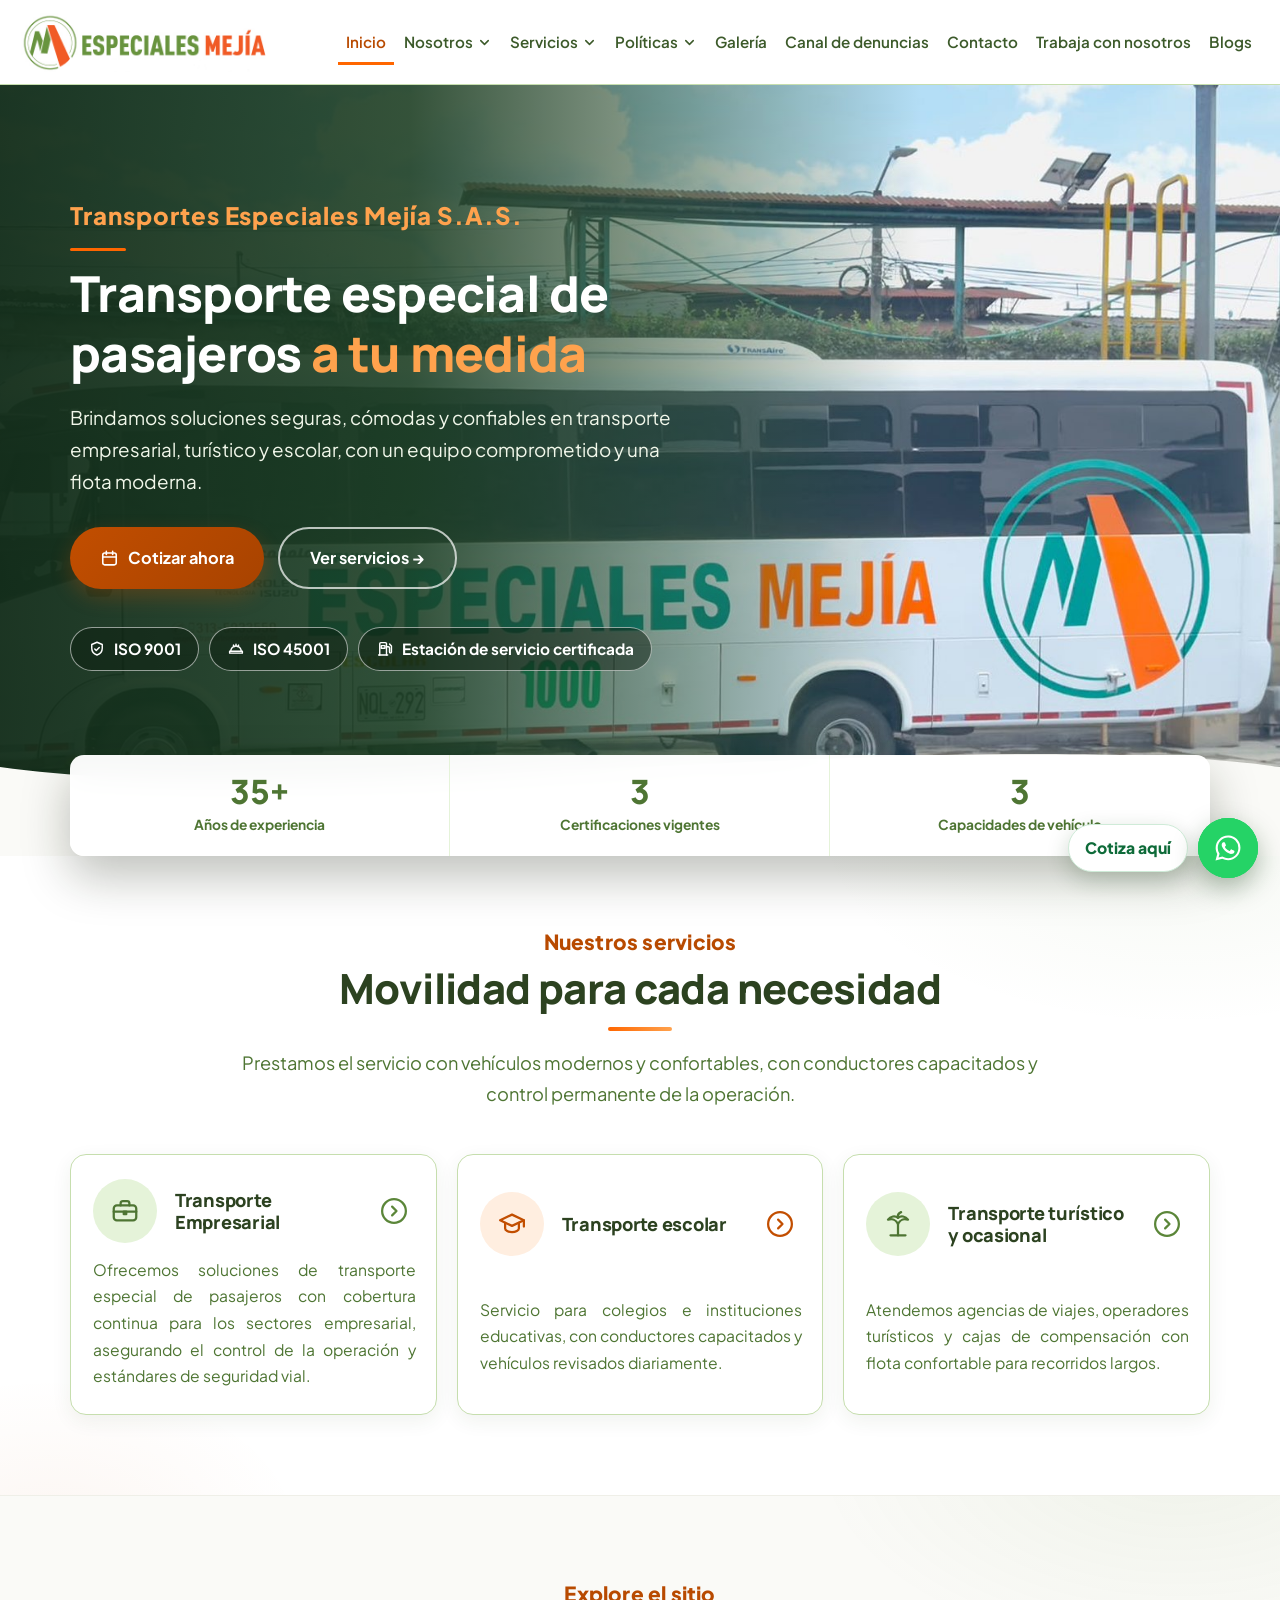
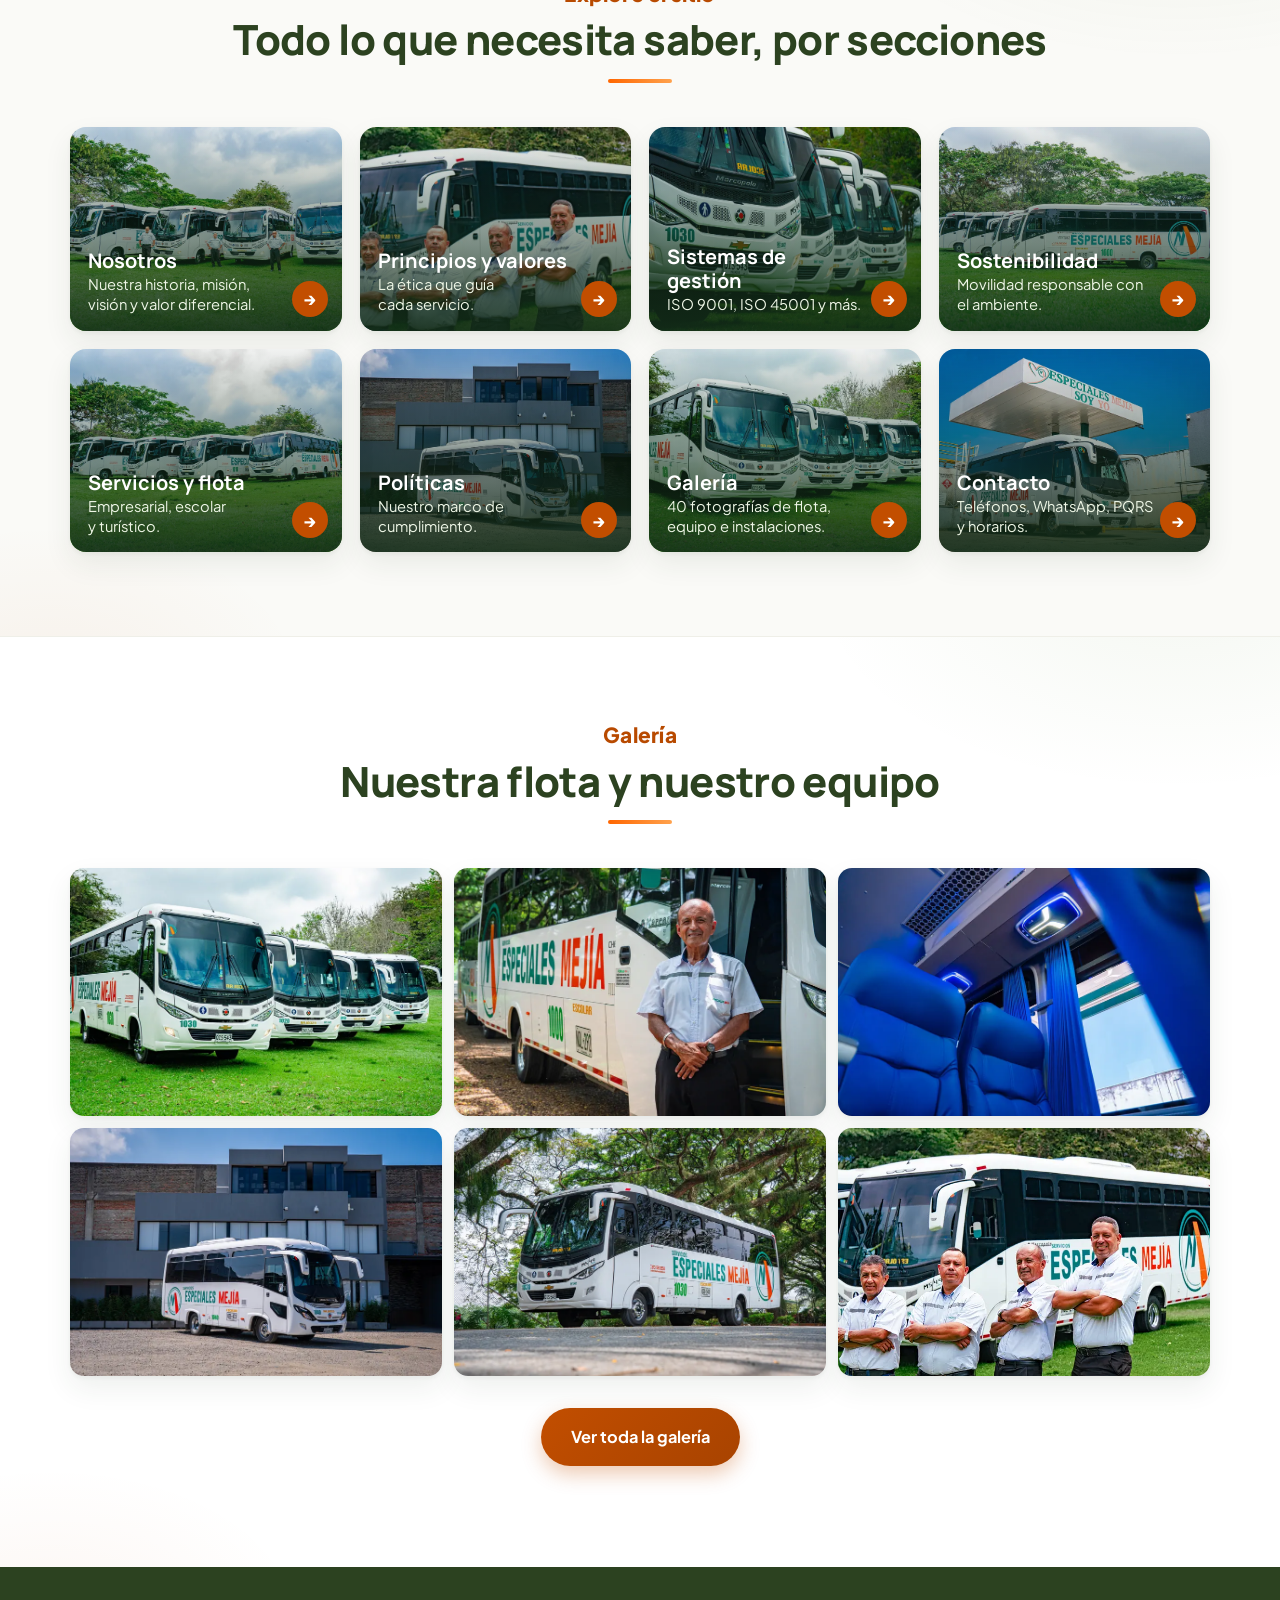
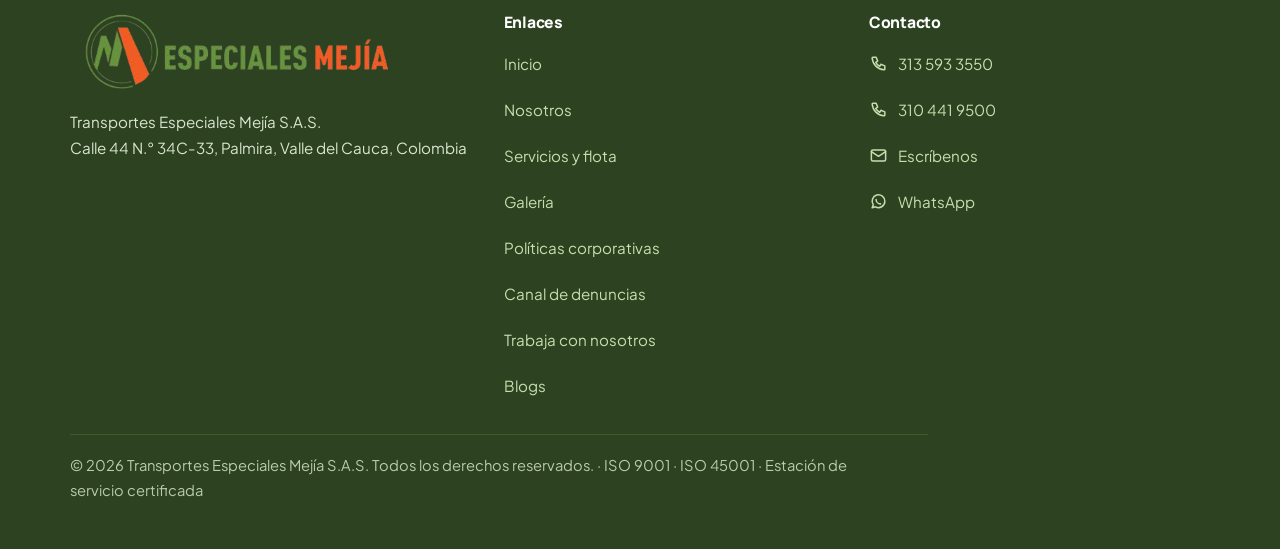
==== commit d9e91ddc: "Migrar el sitio a version paginada (12 paginas + galeria), reemplaza la landing de una sola pagina" ====
--- a/index.html
+++ b/index.html
@@ -4,827 +4,85 @@
 <meta charset="UTF-8">
 <meta name="viewport" content="width=device-width, initial-scale=1">
 <title>Transportes Especiales Mejía S.A.S. | Transporte Especial de Pasajeros</title>
-<meta name="description" content="Transportes Especiales Mejía S.A.S. — Más de 35 años en transporte especial de pasajeros. Certificados ISO 9001, ISO 45001 y estación de servicio. Palmira, Valle del Cauca.">
-<link rel="icon" href="assets/isotipo.png">
+<meta name="description" content="Transportes Especiales Mejía S.A.S. — Más de 35 años en transporte especial de pasajeros. Certificados ISO 9001, ISO 45001. Palmira, Valle del Cauca.">
+<link rel="icon" href="assets/img/isotipo.png">
 <link rel="preconnect" href="https://fonts.googleapis.com">
 <link rel="preconnect" href="https://fonts.gstatic.com" crossorigin>
 <link href="https://fonts.googleapis.com/css2?family=Manrope:wght@500;600;700;800&family=Plus+Jakarta+Sans:wght@400;500;600;700;800&display=swap" rel="stylesheet">
-<style>
-/* ============================================================
-   PROPUESTA V2 · CAPA DE MODERNIZACIÓN VISUAL
-   ------------------------------------------------------------
-   Esta hoja NO toca contenido, textos, estructura ni datos ya
-   aprobados por el cliente en v2.0 (ver CAMBIOS-v2.md). Solo
-   añade/ajusta estilo visual: tipografía, movimiento, profundidad
-   y detalles de interfaz. Todo lo nuevo respeta
-   prefers-reduced-motion y el sistema de color institucional.
-   ============================================================ */
-/* ============================================================
-   SISTEMA DE COLOR v2.0 — verde institucional dominante
-   ------------------------------------------------------------
-   Corrección aplicada sobre la v1.0 (observaciones 2, 7 y 14
-   del cliente): se retira el verde casi negro como fondo de
-   sección y se adopta el verde institucional #67943E y su
-   escala clara #E5F3D9, tomados del membrete corporativo.
-   El texto corrido pasa de gris neutro a verde institucional
-   oscuro para que la página "tenga más color".
-   Relación verde (H≈93°) / naranja (H≈24°): complementarios
-   divididos. Proporción 60-30-10 mantenida.
-   ============================================================ */
-:root{
-  --verde-900:#2C4220;
-  --verde-800:#3C5A2A;
-  --verde-700:#4E7533;
-  --verde-600:#5B8639;
-  --verde-500:#67943E;   /* VERDE INSTITUCIONAL */
-  --verde-400:#67BA46;   /* verde claro de membrete */
-  --verde-200:#C6DEAE;
-  --verde-100:#E5F3D9;   /* fondo suave institucional */
-  --verde-050:#F2F8EC;
-
-  --naranja-700:#C24E00;
-  --naranja-500:#FF6600;  /* NARANJA INSTITUCIONAL — solo relleno decorativo */
-  --naranja-txt:#B84A00;  /* naranja para TEXTO: 5,23:1 sobre blanco (AA) */
-  --naranja-btn:#C24E00;  /* relleno de botón con texto blanco: 4,79:1 (AA) */
-  --naranja-btn-h:#A84300;
-  --verde-banda:#4E7533;  /* banda de indicadores: blanco encima da 5,36:1 (AA) */
-  --naranja-300:#FFA24D;
-  --naranja-100:#FFEEE0;
-
-  --n000:#FFFFFF; --n050:#FAFAF7; --n100:#F1F2EC; --n300:#D6D8CE;
-  --n600:#6B6F63; --n900:#1A1C17;
-
-  --texto:var(--verde-900);
-  --texto-suave:var(--verde-700);
-  --fondo:var(--n050);
-  --superficie:var(--n000);
-  --borde:var(--verde-200);
-
-  --radio:14px; --radio-sm:8px;
-  --sombra:0 2px 4px rgba(44,66,32,.05), 0 12px 28px rgba(44,66,32,.08);
-  --sombra-hover:0 8px 16px rgba(44,66,32,.08), 0 24px 48px rgba(44,66,32,.16);
-  --max:1180px;
-  --fuente:"Plus Jakarta Sans", "Segoe UI", system-ui, -apple-system, "Helvetica Neue", Arial, sans-serif;
-  --fuente-titulo:"Manrope", "Plus Jakarta Sans", system-ui, sans-serif;
-}
-
-/* ---------- RESET ---------- */
-*,*::before,*::after{box-sizing:border-box}
-html{scroll-behavior:auto} /* Obs.3 #12: salto directo a la sección, sin desplazamiento */
-/* La cabecera fija mide 66px: sin esto, al navegar por el menú el título
-   de la sección queda oculto detrás de ella. */
-section[id],footer[id],article[id]{scroll-margin-top:112px}
-:focus-visible{outline:3px solid var(--naranja-btn);outline-offset:3px;border-radius:4px}
-.saltar{position:absolute;left:-9999px;top:0;z-index:200;background:var(--verde-900);color:#fff;
- padding:12px 20px;border-radius:0 0 10px 0;font-weight:700}
-.saltar:focus{left:0}
-@media(prefers-reduced-motion:reduce){
-  html{scroll-behavior:auto}
-  *,*::before,*::after{animation-duration:.01ms!important;transition-duration:.01ms!important}
-}
-body{margin:0;overflow-x:hidden;font-family:var(--fuente);color:var(--texto);background:var(--fondo);line-height:1.7;font-size:1.06rem;-webkit-font-smoothing:antialiased;text-wrap:pretty}
-img{max-width:100%;display:block}
-a{color:var(--verde-600);text-decoration:none}
-h1,h2,h3,h4{font-family:var(--fuente-titulo);line-height:1.22;margin:0 0 .5em;font-weight:800;letter-spacing:-.015em;color:var(--verde-900)}
-p{margin:0 0 1em}
-
-/* ---------- UTILIDADES ---------- */
-.contenedor{width:100%;max-width:var(--max);margin-inline:auto;padding-inline:20px}
-.seccion{padding-block:84px}
-.seccion--claro{background:var(--superficie)}
-.seccion--suave{background:var(--verde-100)}
-.seccion--verde{background:var(--verde-500);color:#fff}
-.seccion--verde h2,.seccion--verde h3{color:#fff}
-.etiqueta{display:inline-block;font-size:1.3rem;font-weight:800;letter-spacing:.01em;color:var(--naranja-txt);margin-bottom:.35em;line-height:1.3}
-.seccion--verde .etiqueta{color:#fff}
-.titulo{font-size:clamp(1.8rem,3.8vw,2.6rem);margin-bottom:.4em}
-.entradilla{font-size:1.14rem;color:var(--texto-suave);max-width:64ch}
-.seccion--verde .entradilla{color:#EEF6E6}
-.centrado{text-align:center}
-/* Justificar solo textos de línea larga, con guionado, porque en columnas
-   estrechas la justificación abre huecos entre palabras. */
-.justificado{text-align:left}
-@media(min-width:900px){ .justificado{text-align:justify;hyphens:auto;-webkit-hyphens:auto;text-wrap:initial} }
-.centrado .entradilla{margin-inline:auto}
-.rejilla{display:grid;gap:26px}
-@media(min-width:760px){ .rejilla--2{grid-template-columns:repeat(2,1fr)} .rejilla--3{grid-template-columns:repeat(3,1fr)} .rejilla--4{grid-template-columns:repeat(2,1fr)} }
-@media(min-width:1040px){ .rejilla--4{grid-template-columns:repeat(4,1fr)} }
-
-.boton{display:inline-block;padding:15px 30px;border-radius:100px;font-weight:700;font-size:1.02rem;min-height:48px;transition:transform .18s ease, box-shadow .18s ease, background .18s ease}
-.boton:hover{transform:translateY(-2px)}
-.boton--primario{background:var(--naranja-btn);color:#fff;box-shadow:0 8px 20px rgba(194,78,0,.3)}
-.boton--primario:hover{background:var(--naranja-btn-h)}
-.boton--fantasma{border:2px solid rgba(255,255,255,.7);color:#fff}
-.boton--fantasma:hover{background:#fff;color:var(--verde-700)}
-.boton--verde{background:var(--verde-500);color:#fff}
-.boton--verde:hover{background:var(--verde-700)}
-
-/* Icono de línea reutilizable */
-.ico{width:22px;height:22px;flex:0 0 22px;stroke:var(--verde-500);fill:none;stroke-width:1.9;stroke-linecap:round;stroke-linejoin:round}
-
-/* ============================================================
-   MÓDULO 01 · CABECERA
-   ============================================================ */
-.cabecera{position:sticky;top:0;z-index:60;background:rgba(255,255,255,.96);backdrop-filter:blur(10px);border-bottom:1px solid var(--borde)}
-.cabecera__fila{display:flex;align-items:center;justify-content:space-between;gap:18px;padding-block:12px}
-.cabecera__logo{display:flex;align-items:center;min-height:46px}
-.cabecera__logo img{height:44px;width:auto}
-.nav{display:none;gap:20px;font-size:1.06rem;font-weight:600;white-space:nowrap}
-.nav a{color:var(--verde-800);position:relative;padding-block:10px}
-.nav a::after{content:"";position:absolute;left:0;bottom:0;width:0;height:2px;background:var(--naranja-500);transition:width .2s ease}
-.nav a:hover::after{width:100%}
-.cabecera .boton{padding:12px 22px;font-size:1rem;min-height:46px;white-space:nowrap}
-.menu-btn{display:flex;flex-direction:column;justify-content:center;gap:5px;flex:0 0 48px;width:48px;height:46px;padding:0 11px;
- background:none;border:1px solid var(--borde);border-radius:9px;cursor:pointer;min-height:46px}
-.menu-btn span{display:block;height:2px;background:var(--verde-700);border-radius:2px;transition:transform .2s ease,opacity .2s ease}
-.menu-btn[aria-expanded="true"] span:nth-child(1){transform:translateY(7px) rotate(45deg)}
-.menu-btn[aria-expanded="true"] span:nth-child(2){opacity:0}
-.menu-btn[aria-expanded="true"] span:nth-child(3){transform:translateY(-7px) rotate(-45deg)}
-.nav-movil{display:none;border-top:1px solid var(--borde);background:#fff}
-.nav-movil.abierto{display:block}
-@media(min-width:1280px){ .nav{display:flex} .menu-btn{display:none} }
-.nav-movil a{display:flex;align-items:center;min-height:52px;padding:14px 20px;border-bottom:1px solid var(--verde-100);font-weight:600;font-size:1.06rem;color:var(--verde-800)}
-@media(min-width:1280px){ .nav-movil{display:none!important} }
-
-/* ============================================================
-   MÓDULO 02 · HÉROE
-   ============================================================ */
-.heroe{position:relative;color:#fff;isolation:isolate}
-.heroe__media{position:absolute;inset:0;z-index:-2}
-.heroe__media img{width:100%;height:100%;object-fit:cover}
-.heroe::before{content:"";position:absolute;inset:0;z-index:-1;
- background:linear-gradient(100deg, rgba(44,66,32,.95) 0%, rgba(78,117,51,.88) 48%, rgba(91,134,57,.62) 100%)}
-.heroe__cuerpo{padding-block:110px 96px;max-width:760px}
-.heroe .razon{display:block;font-size:clamp(1.05rem,2.3vw,1.5rem);font-weight:800;letter-spacing:.04em;color:var(--naranja-300);margin-bottom:.5em}
-.heroe h1{font-size:clamp(2.1rem,5.4vw,3.5rem);margin-bottom:.35em;color:#fff}
-.heroe h1 em{font-style:normal;color:var(--naranja-300)}
-.heroe p{font-size:1.18rem;color:#F1F7EA;max-width:58ch}
-.heroe__acciones{display:flex;flex-wrap:wrap;gap:14px;margin-top:30px}
-.heroe__sellos{display:flex;flex-wrap:wrap;gap:10px;margin-top:38px}
-.sello{font-size:.96rem;font-weight:700;background:rgba(28,42,18,.62);border:1px solid rgba(255,255,255,.55);border-radius:100px;padding:8px 17px;color:#fff}
-
-/* ============================================================
-   MÓDULO 03 · POR QUÉ CONFIAR (4 pilares)
-   ============================================================ */
-.pilares{position:relative}
-.pilares__lista{display:grid;grid-template-columns:repeat(2,1fr);gap:26px;margin-top:38px}
-@media(min-width:860px){ .pilares__lista{grid-template-columns:repeat(4,1fr)} }
-.pilar{text-align:center;position:relative}
-@media(min-width:860px){
-  .pilar::after{content:"";position:absolute;top:58px;right:-13px;width:26px;height:2px;background:var(--verde-200)}
-  .pilar:last-child::after{display:none}
-}
-.pilar__disco{width:116px;height:116px;margin:0 auto 16px;border-radius:50%;border:2px solid var(--verde-500);
- background:var(--verde-100);display:flex;align-items:center;justify-content:center;transition:transform .2s ease,box-shadow .2s ease}
-.pilar:nth-child(2n) .pilar__disco{background:var(--naranja-100);border-color:var(--naranja-btn)}
-.pilar:hover .pilar__disco{transform:translateY(-4px);box-shadow:0 10px 22px rgba(44,66,32,.16)}
-.pilar__disco svg{width:46px;height:46px;stroke:var(--verde-700);fill:none;stroke-width:1.7;stroke-linecap:round;stroke-linejoin:round}
-.pilar:nth-child(2n) .pilar__disco svg{stroke:var(--naranja-btn)}
-.pilar h3{font-size:1.2rem;margin-bottom:.25em}
-.pilar p{font-size:1rem;color:var(--texto-suave);margin:0}
-
-/* ============================================================
-   MÓDULO 04 · INDICADORES
-   ============================================================ */
-.indicadores{background:var(--verde-banda);color:#fff}
-.indicadores .rejilla{gap:14px;padding-block:38px;text-align:center}
-@media(min-width:760px){ .indicadores .rejilla{grid-template-columns:repeat(3,1fr)} }
-.indicador__cifra{font-size:clamp(2rem,4vw,2.8rem);font-weight:800;line-height:1;color:#fff}
-.indicador__texto{font-size:1.04rem;color:#fff;font-weight:600}
-
-/* ============================================================
-   MÓDULO 05 · NOSOTROS
-   ============================================================ */
-.dividido{display:grid;gap:44px;align-items:center}
-.dividido>*{min-width:0}
-@media(min-width:900px){ .dividido{grid-template-columns:1.05fr 1fr} .dividido--invertido>*:first-child{order:2} }
-.marco{border-radius:var(--radio);overflow:hidden;box-shadow:var(--sombra)}
-.marco img{width:100%;aspect-ratio:4/3;object-fit:cover}
-.lista-check{list-style:none;padding:0;margin:20px 0 0;display:grid;gap:12px}
-.lista-check li{display:flex;gap:12px;align-items:flex-start;font-size:1rem}
-.lista-check li::before{content:"";flex:0 0 9px;height:9px;margin-top:.6em;border-radius:50%;background:var(--naranja-500)}
-
-/* ============================================================
-   MÓDULO 06 · MISIÓN / VISIÓN / POLÍTICA
-   ============================================================ */
-.tarjeta{background:var(--superficie);border:1px solid var(--borde);border-radius:var(--radio);padding:32px;box-shadow:var(--sombra)}
-.tarjeta--acento{border-top:4px solid var(--naranja-500)}
-.tarjeta h3{font-size:1.3rem}
-.tarjeta p:last-child{margin-bottom:0}
-
-/* ============================================================
-   MÓDULO 07 · VALORES
-   ============================================================ */
-.valor{background:var(--superficie);border:1px solid var(--borde);border-radius:var(--radio);padding:28px;transition:border-color .2s ease,transform .2s ease}
-.valor:hover{border-color:var(--verde-500);transform:translateY(-3px)}
-.valor__num{display:inline-flex;align-items:center;justify-content:center;width:38px;height:38px;border-radius:10px;
- background:var(--verde-100);color:var(--verde-700);font-weight:800;font-size:.98rem;margin-bottom:14px}
-.valor:nth-child(3n+2) .valor__num{background:var(--naranja-100);color:var(--naranja-700)}
-/* Ilustración de cada valor: decorativa (alt vacío), el nombre ya está en el h3 */
-.valor__img{display:block;width:128px;height:128px;object-fit:contain;margin:0 0 14px;border-radius:12px}
-.valor{display:flex;flex-direction:column}
-@media(max-width:759px){ .valor__img{width:112px;height:112px} }
-.valor h3{font-size:1.16rem}
-.valor p{font-size:1rem;color:var(--texto-suave);margin:0}
-
-/* ============================================================
-   MÓDULO 08 · SERVICIOS
-   ============================================================ */
-.servicio{background:var(--superficie);border-radius:var(--radio);overflow:hidden;border:1px solid var(--borde);
- display:flex;flex-direction:column;transition:transform .2s ease,box-shadow .2s ease}
-.servicio:hover{transform:translateY(-4px);box-shadow:var(--sombra)}
-.servicio img{aspect-ratio:16/10;object-fit:cover;width:100%}
-.servicio__cuerpo{padding:22px 24px 26px}
-.servicio h3{font-size:1.2rem;margin-bottom:.35em}
-.servicio p{font-size:1rem;color:var(--texto-suave);margin:0}
-
-/* ============================================================
-   MÓDULO 09 · FLOTA
-   ============================================================ */
-.bus{background:var(--superficie);border:1px solid var(--borde);border-radius:var(--radio);overflow:hidden;
- display:flex;flex-direction:column}
-.bus img{aspect-ratio:3/2;object-fit:cover;width:100%}
-.bus__cuerpo{padding:22px 24px 26px}
-.bus__cap{display:inline-block;background:var(--naranja-500);color:#fff;border-radius:100px;padding:5px 15px;
- font-weight:800;font-size:.92rem;margin-bottom:10px}
-.bus h3{font-size:1.2rem;margin-bottom:.3em}
-.bus p{font-size:1rem;color:var(--texto-suave);margin:0}
-
-/* ============================================================
-   MÓDULO 10 · CERTIFICACIONES
-   ============================================================ */
-.cert{display:flex;gap:16px;align-items:flex-start;background:rgba(255,255,255,.14);
- border:1px solid rgba(255,255,255,.4);border-radius:var(--radio);padding:24px}
-.cert__marca{flex:0 0 auto;font-size:.8rem;font-weight:800;background:var(--naranja-500);color:#fff;
- border-radius:var(--radio-sm);padding:8px 12px}
-.cert__img{flex:0 0 auto;width:86px;height:86px;border-radius:20px;background:#fff;padding:5px;object-fit:contain}
-@media(max-width:519px){ .cert__img{width:72px;height:72px} }
-.chapa--foto{background:#fff;padding:6px}
-.chapa--foto img{width:100%;height:100%;object-fit:contain}
-.cert h3{font-size:1.14rem;margin-bottom:.25em;color:#fff}
-.cert p{font-size:1rem;color:#F1F7EA;margin:0}
-
-/* ============================================================
-   MÓDULO 11 · SOSTENIBILIDAD
-   ============================================================ */
-.mosaico{display:grid;gap:20px}
-@media(min-width:820px){ .mosaico{grid-template-columns:repeat(3,1fr)} .mosaico__destacado{grid-column:span 2} }
-.mosaico figure{position:relative;margin:0;border-radius:var(--radio);overflow:hidden;min-height:250px;color:#fff}
-.mosaico img{position:absolute;inset:0;width:100%;height:100%;object-fit:cover}
-.mosaico figcaption{position:relative;z-index:2;padding:26px;display:flex;flex-direction:column;justify-content:flex-end;min-height:250px;
- background:linear-gradient(to top, rgba(44,66,32,.93) 8%, rgba(44,66,32,.15) 78%)}
-.mosaico h3{font-size:1.25rem;margin-bottom:.3em;color:#fff}
-.mosaico p{font-size:1.02rem;margin:0;color:#F0F7E8}
-
-/* ============================================================
-   MÓDULO 12 · POLÍTICAS CORPORATIVAS
-   ============================================================ */
-.politica{display:flex;gap:16px;align-items:flex-start;background:var(--superficie);border:1px solid var(--borde);
- border-radius:var(--radio);padding:22px 24px}
-.politica h3{font-size:1.14rem;margin-bottom:.25em}
-.politica p{font-size:1rem;color:var(--texto-suave);margin:0}
-.politica a{display:inline-flex;align-items:center;min-height:44px;font-weight:700}
-.politica__estado{display:inline-block;margin-top:10px;font-size:.92rem;font-weight:700;color:#A84300;
- background:var(--naranja-100);border-radius:100px;padding:6px 14px}
-
-/* ============================================================
-   MÓDULO 13 · CANAL DE DENUNCIAS
-   ============================================================ */
-.denuncia{display:grid;gap:26px;align-items:center}
-@media(min-width:860px){ .denuncia{grid-template-columns:1fr 240px} }
-.denuncia__qr{background:var(--superficie);border:1px solid var(--borde);border-radius:var(--radio);padding:18px;text-align:center}
-.denuncia__qr img{width:100%;max-width:190px;margin-inline:auto}
-.denuncia__qr span{display:block;font-size:.85rem;color:var(--texto-suave);margin-top:10px}
-.qr-vacio{aspect-ratio:1/1;max-width:190px;margin-inline:auto;border:2px dashed var(--verde-200);border-radius:10px;
- display:flex;align-items:center;justify-content:center;text-align:center;font-size:.82rem;color:var(--n600);padding:12px}
-
-/* ============================================================
-   MÓDULO 14 · TRABAJA CON NOSOTROS
-   ============================================================ */
-.form{display:grid;min-width:0;gap:18px;background:var(--superficie);border:1px solid var(--borde);border-radius:var(--radio);padding:30px}
-@media(min-width:760px){ .form{grid-template-columns:repeat(2,1fr)} .form .ancho{grid-column:1/-1} }
-.campo label{display:block;font-size:.9rem;font-weight:700;color:var(--verde-800);margin-bottom:6px}
-.campo{min-width:0}
-.campo input,.campo textarea{width:100%;max-width:100%;padding:12px 14px;border:1px solid var(--borde);border-radius:var(--radio-sm);
- font-family:inherit;font-size:1rem;color:var(--texto);background:var(--n050)}
-.campo input:focus,.campo textarea:focus{outline:2px solid var(--verde-400);outline-offset:1px}
-.campo input[type=file]{padding:9px 12px;background:var(--verde-050)}
-.form__aviso{font-size:.92rem;color:var(--n600);margin:0}
-.campo input:user-invalid{border-color:#B84A00;background:#FFF6F0}
-.campo .error[hidden]{display:none}
-.campo .error{display:block;font-size:.88rem;font-weight:600;color:#A84300;margin-top:5px}
-.form__enviando{position:relative;pointer-events:none;opacity:.6}
-.spin{display:inline-block;width:16px;height:16px;margin-right:9px;vertical-align:-3px;
- border:2px solid rgba(255,255,255,.45);border-top-color:#fff;border-radius:50%;animation:gira .7s linear infinite}
-@keyframes gira{to{transform:rotate(360deg)}}
-/* Panel de confirmación */
-.exito{background:var(--superficie);border:1px solid var(--verde-200);border-top:5px solid var(--verde-500);
- border-radius:var(--radio);padding:34px 32px;box-shadow:var(--sombra);text-align:center}
-.exito__disco{width:82px;height:82px;margin:0 auto 18px;border-radius:50%;background:var(--verde-100);
- display:flex;align-items:center;justify-content:center}
-.exito__disco svg{width:40px;height:40px;stroke:var(--verde-600);fill:none;stroke-width:2.2;stroke-linecap:round;stroke-linejoin:round}
-.exito h3{font-size:1.4rem;margin-bottom:.4em}
-.exito p{font-size:1.04rem;color:var(--texto-suave)}
-.exito__resumen{text-align:left;background:var(--verde-050);border-radius:10px;padding:18px 20px;margin:22px 0 24px}
-.exito__resumen dl{margin:0;display:grid;gap:9px}
-@media(min-width:560px){ .exito__resumen dl{grid-template-columns:auto 1fr;gap:9px 20px;align-items:baseline} }
-.exito__resumen dt{font-size:.92rem;font-weight:700;color:var(--verde-800)}
-.exito__resumen dd{margin:0;font-size:1rem;color:var(--texto-suave);overflow-wrap:break-word}
-.exito__radicado{font-family:"Cascadia Mono",Consolas,monospace;font-weight:700;color:var(--naranja-txt)}
-.maqueta{display:block;margin-top:22px;font-size:.86rem;color:var(--n600);border-top:1px dashed var(--verde-200);padding-top:14px}
-
-/* ============================================================
-   MÓDULO 15 · HORARIOS
-   ============================================================ */
-.horario{background:var(--superficie);border:1px solid var(--borde);border-radius:var(--radio);padding:24px;display:flex;gap:16px;align-items:flex-start}
-.horario h3{font-size:1.14rem;margin-bottom:.35em}
-.horario p{margin:0;font-size:1.04rem;color:var(--texto-suave)}
-
-/* ============================================================
-   MÓDULO 16 · CTA
-   ============================================================ */
-.cta{background:linear-gradient(115deg,var(--verde-600),var(--verde-400));color:#fff;text-align:center}
-.cta h2{font-size:clamp(1.7rem,3.4vw,2.4rem);color:#fff}
-.cta__ico{width:70px;height:70px;margin:0 auto 18px;border-radius:50%;background:rgba(255,255,255,.18);
- border:2px solid rgba(255,255,255,.55);display:flex;align-items:center;justify-content:center}
-.cta__ico svg{width:34px;height:34px;stroke:#fff;fill:none;stroke-width:1.8;stroke-linecap:round;stroke-linejoin:round}
-.cta p{color:#F0F8E8;max-width:62ch;margin-inline:auto;font-size:1.08rem}
-
-/* ============================================================
-   MÓDULO 17 · CONTACTO
-   ============================================================ */
-.contacto__rejilla{display:grid;gap:20px}
-@media(min-width:680px){ .contacto__rejilla{grid-template-columns:repeat(2,1fr)} }
-.contacto__item{background:var(--superficie);border:1px solid var(--borde);border-radius:var(--radio);padding:26px}
-.contacto__cab{display:flex;align-items:center;gap:10px;margin-bottom:12px}
-.contacto__cab h3{font-size:1.14rem;margin:0;color:var(--verde-800)}
-.contacto__item p{margin:0;font-size:1.06rem;font-weight:600;color:var(--verde-700);overflow-wrap:break-word;hyphens:none}
-.contacto__item p+p{margin-top:5px}
-/* Los datos de contacto son objetivos táctiles: 44px mínimos en móvil. */
-.contacto__item a{display:inline-flex;align-items:center;min-height:44px;padding-block:2px}
-
-/* ============================================================
-   MÓDULO 18 · PIE
-   ============================================================ */
-.pie{background:var(--verde-900);color:#D9E6CE;padding-block:46px;font-size:.95rem}
-.pie__fila{display:grid;gap:24px}
-@media(min-width:820px){ .pie__fila{grid-template-columns:1.2fr 1fr 1fr} }
-.pie img{height:78px}
-.pie h4{color:#fff;font-size:.98rem;margin-bottom:.6em}
-.pie a{color:var(--verde-200)}
-.pie ul{list-style:none;padding:0;margin:0;display:grid;gap:2px}
-.pie li a{display:flex;align-items:center;gap:10px;min-height:44px}
-.pie .ico{stroke:var(--verde-200);width:19px;height:19px;flex:0 0 19px}
-.pie__legal{max-width:80ch}
-.pie__legal{font-size:.92rem;color:#B9CCA8;margin-top:26px;border-top:1px solid #3C5A2A;padding-top:18px;max-width:78ch}
-
-/* ============================================================
-   ICONOGRAFÍA ILUSTRADA — misma paleta que las ilustraciones de
-   valores (bosque, esmeralda, menta, naranja). Decorativa.
-   ============================================================ */
-.ilu{display:block;width:100%;height:100%}
-.chapa{flex:0 0 auto;width:84px;height:84px;border-radius:22px;background:#EEF8F1;
- display:flex;align-items:center;justify-content:center;padding:5px}
-.chapa--sm{width:64px;height:64px;border-radius:18px;padding:4px}
-
-/* ---- Políticas: 3 + 2, sin huecos ---- */
-.pol-rejilla{display:grid;gap:20px}
-@media(min-width:720px){ .pol-rejilla{grid-template-columns:repeat(6,1fr)}
-  .pol{grid-column:span 3} }
-@media(min-width:1000px){ .pol{grid-column:span 2} .pol--ancha{grid-column:span 3} }
-.pol{background:var(--superficie);border:1px solid var(--borde);border-radius:18px;padding:26px 24px;
- display:flex;flex-direction:column;gap:14px;transition:transform .2s ease,box-shadow .2s ease}
-.pol:hover{transform:translateY(-4px);box-shadow:var(--sombra)}
-.pol h3{font-size:1.18rem;margin:0}
-.pol p{margin:0;font-size:1rem;color:var(--texto-suave)}
-.pol--ancha{flex-direction:row;align-items:center;gap:20px}
-.pol--destacada{background:var(--verde-900);border-color:var(--verde-900)}
-.pol--destacada h3{color:#fff}
-.pol--destacada p{color:#DCEBD2}
-.pol--destacada .chapa{background:rgba(255,255,255,.1)}
-.pol__ir{display:inline-flex;align-items:center;gap:8px;min-height:44px;margin-top:4px;font-weight:700;color:#fff;
- text-decoration:underline;text-underline-offset:4px}
-@media(max-width:519px){ .pol--ancha{flex-direction:column;align-items:flex-start} }
-
-/* ---- Canal de denuncias: tres vías de igual peso ---- */
-.den-rejilla{display:grid;gap:20px}
-@media(min-width:860px){ .den-rejilla{grid-template-columns:repeat(3,1fr)} }
-.den{background:var(--verde-050);border:1px solid var(--borde);border-radius:18px;padding:26px 24px;
- display:flex;flex-direction:column;gap:12px}
-.den h3{font-size:1.18rem;margin:0}
-.den p{margin:0;color:var(--texto-suave)}
-.den .boton{margin-top:auto;align-self:flex-start}
-.den__correo{font-weight:700;overflow-wrap:break-word;display:inline-flex;min-height:44px;align-items:center}
-.den--qr{align-items:center;text-align:center;background:var(--superficie)}
-.qr{width:168px;height:168px;border-radius:10px;border:6px solid #fff;box-shadow:0 0 0 2px var(--verde-200)}
-.den__paso{display:inline-flex;align-items:center;justify-content:center;width:30px;height:30px;border-radius:50%;
- background:var(--naranja-btn);color:#fff;font-weight:800;font-size:.95rem}
-.den__cab{display:flex;align-items:center;justify-content:space-between;width:100%}
-
-/* ---- Horarios: franja semanal + estado en vivo ---- */
-.hor-estado{display:inline-flex;align-items:center;gap:10px;margin-top:14px;padding:10px 18px;border-radius:100px;
- font-weight:700;font-size:1rem;background:var(--verde-100);color:var(--verde-800)}
-.hor-estado i{width:11px;height:11px;border-radius:50%;background:var(--verde-600);
- box-shadow:0 0 0 4px rgba(91,134,57,.22)}
-.hor-estado.cerrado{background:var(--naranja-100);color:#A84300}
-.hor-estado.cerrado i{background:#A84300;box-shadow:0 0 0 4px rgba(168,67,0,.18)}
-.hor-rejilla{display:grid;gap:22px;grid-template-columns:repeat(auto-fit,minmax(min(100%,318px),1fr))}
-.hor{min-width:0;background:var(--superficie);border:1px solid var(--borde);border-radius:18px;padding:24px;
- display:flex;flex-direction:column;gap:14px;position:relative}
-.hor.hoy{border:2px solid var(--verde-500);box-shadow:var(--sombra)}
-.hor__hoy{position:absolute;top:-12px;right:18px;background:var(--verde-500);color:#fff;font-size:.82rem;
- font-weight:800;border-radius:100px;padding:3px 12px}
-.hor__cab{display:flex;align-items:center;gap:14px}
-.hor__cab h3{font-size:1.16rem;margin:0}
-.semana{display:flex;gap:6px;flex-wrap:wrap}
-.semana span{width:34px;height:34px;border-radius:9px;display:flex;align-items:center;justify-content:center;
- font-size:.86rem;font-weight:800;background:var(--n100);color:#8A8E82}
-.semana span.on{background:var(--verde-600);color:#fff}
-.franjas{display:grid;gap:8px}
-.franja{display:flex;align-items:center;gap:10px;background:var(--verde-050);border-radius:10px;padding:10px 12px;
- font-weight:600;color:var(--verde-800);white-space:nowrap;font-size:1rem}
-.franja b{font-size:.8rem;font-weight:800;color:var(--naranja-txt);min-width:54px}
-
-/* ---- Contacto: icono a la izquierda, sin aire muerto ---- */
-.con-rejilla{display:grid;gap:18px;grid-template-columns:minmax(0,1fr)}
-.con,.pol,.den{min-width:0}
-@media(min-width:720px){ .con-rejilla{grid-template-columns:repeat(2,minmax(0,1fr))} }
-.con{background:var(--superficie);border:1px solid var(--borde);border-radius:18px;padding:22px;
- display:flex;align-items:center;gap:20px;transition:transform .2s ease,box-shadow .2s ease}
-.con:hover{transform:translateY(-3px);box-shadow:var(--sombra)}
-.con h3{font-size:1.12rem;margin:0 0 4px}
-.con p{margin:0;font-size:1.06rem;font-weight:600;color:var(--verde-700);overflow-wrap:break-word}
-.con a{display:inline-flex;align-items:center;min-height:40px}
-.con__cuerpo{min-width:0}
-.con .boton{margin-top:8px;min-height:44px;padding:10px 20px;font-size:.96rem}
-@media(max-width:419px){ .con{flex-direction:column;align-items:flex-start} }
-
-/* ============================================================
-   PROPUESTA V2 · MEJORA 1 — Barra de progreso de scroll
-   ============================================================ */
-.progreso{position:fixed;top:0;left:0;height:3px;width:0%;z-index:80;
- background:linear-gradient(90deg,var(--naranja-500),var(--verde-400));transition:width .1s linear}
-
-/* ============================================================
-   PROPUESTA V2 · MEJORA 2 — Cabecera dinámica (se contrae al bajar)
-   ============================================================ */
-.cabecera{transition:box-shadow .25s ease, padding .25s ease}
-.cabecera.contraida{box-shadow:0 4px 24px rgba(44,66,32,.1)}
-.cabecera.contraida .cabecera__logo img{height:36px;transition:height .25s ease}
-.cabecera__logo img{transition:height .25s ease}
-
-/* ============================================================
-   PROPUESTA V2 · MEJORA 3 — Revelado progresivo al hacer scroll
-   ============================================================ */
-.aparece{opacity:0;transform:translateY(26px);transition:opacity .7s cubic-bezier(.2,.7,.2,1),transform .7s cubic-bezier(.2,.7,.2,1)}
-.aparece.visible{opacity:1;transform:translateY(0)}
-.aparece-grupo .aparece:nth-child(1){transition-delay:.05s}
-.aparece-grupo .aparece:nth-child(2){transition-delay:.12s}
-.aparece-grupo .aparece:nth-child(3){transition-delay:.19s}
-.aparece-grupo .aparece:nth-child(4){transition-delay:.26s}
-.aparece-grupo .aparece:nth-child(5){transition-delay:.33s}
-.aparece-grupo .aparece:nth-child(6){transition-delay:.4s}
-@media(prefers-reduced-motion:reduce){ .aparece{opacity:1;transform:none;transition:none} }
-
-/* ============================================================
-   PROPUESTA V2 · MEJORA 4 — Fondos decorativos sutiles
-   ============================================================ */
-.seccion{position:relative}
-.seccion--claro::before,.seccion--suave::before{content:"";position:absolute;inset:0;z-index:0;pointer-events:none;
- background:radial-gradient(560px 320px at 92% -6%, rgba(103,148,62,.07), transparent 65%),
-            radial-gradient(420px 260px at 4% 106%, rgba(194,78,0,.05), transparent 60%)}
-.seccion--claro>.contenedor,.seccion--suave>.contenedor{position:relative;z-index:1}
-
-/* ============================================================
-   PROPUESTA V2 · MEJORA 5 — Divisores orgánicos entre secciones
-   ============================================================ */
-.ola{display:block;width:100%;height:64px;margin-bottom:-1px}
-.ola path{fill:var(--fondo)}
-.heroe .ola{position:absolute;left:0;right:0;bottom:-1px;z-index:1;height:56px}
-.heroe .ola path{fill:var(--n050)}
-@media(min-width:760px){ .ola{height:84px} .heroe .ola{height:72px} }
-
-/* ============================================================
-   PROPUESTA V2 · MEJORA 6 — Héroe: tarjeta flotante de indicadores
-   (sustituye visualmente la banda plana de indicadores por una
-   tarjeta que se superpone al borde de la imagen del héroe)
-   ============================================================ */
-.heroe{padding-bottom:34px}
-.heroe__flotante{position:relative;z-index:2;margin-top:-64px}
-@media(min-width:760px){ .heroe__flotante{margin-top:-46px} }
-.heroe__tarjeta{background:rgba(255,255,255,.97);backdrop-filter:blur(14px);border-radius:var(--radio);
- box-shadow:0 20px 48px rgba(20,30,12,.28);display:grid;grid-template-columns:repeat(3,1fr);overflow:hidden}
-.heroe__dato{padding:20px 14px;text-align:center;border-right:1px solid var(--verde-100)}
-.heroe__dato:last-child{border-right:none}
-.heroe__dato b{display:block;font-family:var(--fuente-titulo);font-size:clamp(1.5rem,3.4vw,2.1rem);font-weight:800;color:var(--verde-700);line-height:1}
-.heroe__dato span{display:block;margin-top:4px;font-size:.86rem;font-weight:700;color:var(--texto-suave)}
-.indicadores{display:none}
-
-/* ============================================================
-   PROPUESTA V2 · MEJORA 7 — Zoom suave de imágenes en tarjetas
-   ============================================================ */
-.servicio,.bus,.marco{overflow:hidden}
-.servicio img,.bus img,.marco img{transition:transform .5s cubic-bezier(.2,.7,.2,1)}
-.servicio:hover img,.bus:hover img,.marco:hover img{transform:scale(1.06)}
-.mosaico figure img{transition:transform .6s cubic-bezier(.2,.7,.2,1)}
-.mosaico figure:hover img{transform:scale(1.08)}
-.valor__img{transition:transform .4s ease}
-.valor:hover .valor__img{transform:scale(1.05) rotate(-1deg)}
-
-/* ============================================================
-   PROPUESTA V2 · MEJORA 8 — Iconografía con resplandor degradado
-   ============================================================ */
-.pilar__disco{position:relative}
-.pilar__disco::before{content:"";position:absolute;inset:-6px;border-radius:50%;z-index:-1;opacity:0;
- background:radial-gradient(circle, rgba(103,148,62,.35), transparent 70%);transition:opacity .25s ease}
-.pilar:nth-child(2n) .pilar__disco::before{background:radial-gradient(circle, rgba(194,78,0,.3), transparent 70%)}
-.pilar:hover .pilar__disco::before{opacity:1}
-.chapa{position:relative;box-shadow:0 6px 16px rgba(15,74,46,.1)}
-
-/* ============================================================
-   PROPUESTA V2 · MEJORA 9 — Contador animado en cifras clave
-   ============================================================ */
-.heroe__dato b.contando,.indicador__cifra.contando{font-variant-numeric:tabular-nums}
-
-/* ============================================================
-   PROPUESTA V2 · MEJORA 10 — Botón flotante de WhatsApp
-   ============================================================ */
-.wa-flotante{position:fixed;right:20px;bottom:20px;z-index:70;width:58px;height:58px;border-radius:50%;
- background:#25D366;display:flex;align-items:center;justify-content:center;box-shadow:0 10px 26px rgba(20,60,20,.32);
- transition:transform .2s ease,box-shadow .2s ease}
-.wa-flotante:hover{transform:translateY(-3px) scale(1.05);box-shadow:0 14px 32px rgba(20,60,20,.4)}
-.wa-flotante svg{width:28px;height:28px;fill:#fff}
-.wa-flotante::before{content:"";position:absolute;inset:0;border-radius:50%;background:#25D366;opacity:.55;
- animation:pulso-wa 2.6s ease-out infinite}
-@keyframes pulso-wa{0%{transform:scale(1);opacity:.5}100%{transform:scale(1.9);opacity:0}}
-@media(prefers-reduced-motion:reduce){ .wa-flotante::before{animation:none;display:none} }
-
-/* ============================================================
-   PROPUESTA V2 · MEJORA 11 — Botón "volver arriba"
-   ============================================================ */
-.arriba{position:fixed;right:20px;bottom:88px;z-index:70;width:44px;height:44px;border-radius:50%;
- background:var(--superficie);border:1px solid var(--borde);box-shadow:var(--sombra);display:flex;align-items:center;
- justify-content:center;opacity:0;pointer-events:none;transform:translateY(8px);
- transition:opacity .25s ease,transform .25s ease}
-.arriba.visible{opacity:1;pointer-events:auto;transform:translateY(0)}
-.arriba svg{width:20px;height:20px;stroke:var(--verde-700);fill:none;stroke-width:2.4;stroke-linecap:round;stroke-linejoin:round}
-.arriba:hover{border-color:var(--verde-500)}
-
-/* ============================================================
-   PROPUESTA V2 · MEJORA 12 — Acento de borde en tarjetas al hover
-   ============================================================ */
-.tarjeta,.pol,.den,.horario,.hor,.politica,.contacto__item{position:relative}
-.tarjeta,.pol,.hor{transition:transform .2s ease,box-shadow .2s ease,border-color .2s ease}
-.tarjeta:hover,.pol:hover,.hor:hover{border-color:var(--verde-400);box-shadow:var(--sombra-hover);transform:translateY(-3px)}
-
-/* ============================================================
-   PROPUESTA V2 · MEJORA 13 — Botones con leve profundidad extra
-   ============================================================ */
-.boton--primario{background:linear-gradient(135deg,var(--naranja-btn),var(--naranja-btn-h))}
-.boton--verde{background:linear-gradient(135deg,var(--verde-500),var(--verde-700))}
-.boton:active{transform:translateY(0)}
-
-/* ============================================================
-   OBSERVACIONES No. 3 DEL CLIENTE — capa de ajustes
-   Cada bloque indica la observación que atiende.
-   ============================================================ */
-
-/* Obs.20 — más blanco de fondo; el verde suave deja de ser fondo de sección */
-.seccion--suave{background:var(--n050);border-block:1px solid #EFEFE8}
-.seccion--claro{background:#fff}
-/* Obs.20 — más naranja: filete naranja bajo cada título de sección */
-.titulo::after{content:"";display:block;width:64px;height:4px;border-radius:4px;margin-top:14px;
- background:linear-gradient(90deg,var(--naranja-500),var(--naranja-300))}
-.centrado .titulo::after{margin-inline:auto}
-.encabezado{margin-bottom:44px}
-.valor:hover{border-color:var(--naranja-500)}
-
-/* Obs.1 — logo más grande */
-.cabecera .contenedor{max-width:1480px}
-.cabecera__logo img{height:48px}
-@media(min-width:760px){ .cabecera__logo img{height:60px} }
-.cabecera.contraida .cabecera__logo img{height:48px}
-
-/* Obs.24 — menú desplegable (escritorio) */
-.nav{align-items:center;gap:2px;font-size:.95rem}
-.nav__enlace{display:inline-flex;align-items:center;gap:4px;padding:10px 8px!important;color:var(--verde-800)}
-.nav__chev{width:15px;height:15px;stroke:currentColor;fill:none;stroke-width:2.4;stroke-linecap:round;stroke-linejoin:round;transition:transform .2s ease}
-.nav__grupo{position:relative}
-.nav__panel{position:absolute;top:100%;left:-6px;min-width:300px;list-style:none;margin:0;padding:10px;background:#fff;
- border:1px solid var(--borde);border-top:3px solid var(--naranja-500);border-radius:12px;box-shadow:var(--sombra-hover);
- opacity:0;visibility:hidden;transform:translateY(8px);transition:opacity .18s ease,transform .18s ease,visibility .18s;z-index:70;white-space:normal}
-.nav__grupo:hover .nav__panel,.nav__grupo:focus-within .nav__panel{opacity:1;visibility:visible;transform:none}
-.nav__grupo:hover .nav__chev,.nav__grupo:focus-within .nav__chev{transform:rotate(180deg)}
-.nav__panel a{display:block;padding:9px 12px;border-radius:8px;font-weight:600;font-size:.95rem;color:var(--verde-800);line-height:1.35}
-.nav__panel a::after{display:none}
-.nav__panel a:hover,.nav__panel a:focus-visible{background:var(--naranja-100);color:var(--naranja-txt)}
-/* entre 1280 y 1499 px el botón de cabecera se oculta para que quepa el menú completo;
-   el héroe y el botón de WhatsApp mantienen la llamada a cotizar */
-@media(min-width:1280px) and (max-width:1499px){ .cabecera .boton--primario{display:none} }
-.boton--ico{display:inline-flex;align-items:center;gap:9px}
-.boton--ico svg{width:19px;height:19px;flex:0 0 19px;stroke:currentColor;fill:none;stroke-width:2;stroke-linecap:round;stroke-linejoin:round}
-@media(max-width:479px){ .cabecera .boton--primario{padding:10px 14px;font-size:.9rem} .cabecera .boton--ico svg{display:none} .cabecera__logo img{height:40px} }
-
-/* Obs.25 — héroe según la referencia: degradado solo a la izquierda, bus visible a la derecha */
-.heroe__media img{object-position:68% 88%}
-.heroe::before{background:linear-gradient(90deg,rgba(18,44,24,.95) 0%,rgba(26,60,32,.88) 32%,rgba(34,72,38,.45) 54%,rgba(34,72,38,0) 72%)}
-@media(max-width:899px){ .heroe::before{background:linear-gradient(180deg,rgba(18,44,24,.9),rgba(26,60,32,.82))} }
-.heroe__cuerpo{max-width:var(--max)}
-.heroe__cuerpo>*{max-width:640px}
-.heroe h1{font-size:clamp(2.1rem,4vw,3.1rem)}
-.heroe__cuerpo>h1{max-width:740px}
-.heroe .razon::after{content:"";display:block;width:56px;height:3px;border-radius:2px;background:var(--naranja-500);margin-top:12px}
-.heroe p{max-width:46ch}
-.sello{display:inline-flex;align-items:center;gap:8px;background:rgba(10,28,14,.5)}
-.sello svg{width:18px;height:18px;flex:0 0 18px;stroke:#fff;fill:none;stroke-width:1.9;stroke-linecap:round;stroke-linejoin:round}
-
-/* Obs.25 / #8 — servicios suben bajo el héroe con el formato de la referencia */
-.servicios-franja{padding-block:72px 80px}
-.srv-rejilla{display:grid;gap:20px}
-@media(min-width:900px){ .srv-rejilla{grid-template-columns:repeat(3,minmax(0,1fr))} }
-.srv{display:grid;grid-template-columns:auto minmax(0,1fr) auto;gap:18px;align-items:start;background:#fff;border:1px solid var(--borde);
- border-radius:16px;padding:24px 20px 24px 22px;box-shadow:0 6px 20px rgba(44,66,32,.07);transition:transform .2s ease,box-shadow .2s ease,border-color .2s ease}
-.srv:hover{transform:translateY(-4px);box-shadow:var(--sombra-hover);border-color:var(--verde-400)}
-.srv__ico{width:64px;height:64px;border-radius:50%;background:var(--verde-100);display:flex;align-items:center;justify-content:center}
-.srv__ico svg{width:30px;height:30px;stroke:var(--verde-700);fill:none;stroke-width:1.8;stroke-linecap:round;stroke-linejoin:round}
-.srv--naranja .srv__ico{background:var(--naranja-100)}
-.srv--naranja .srv__ico svg{stroke:var(--naranja-btn)}
-.srv h3{font-size:1.14rem;margin:4px 0 .35em}
-.srv p{font-size:.98rem;color:var(--texto-suave);margin:0}
-.srv__ir{align-self:center;display:flex;align-items:center;justify-content:center;width:44px;height:44px;border-radius:50%}
-.srv__ir svg{width:30px;height:30px;stroke:var(--verde-600);fill:none;stroke-width:1.8;stroke-linecap:round;stroke-linejoin:round;transition:transform .2s ease}
-.srv--naranja .srv__ir svg{stroke:var(--naranja-btn)}
-.srv:hover .srv__ir svg{transform:translateX(3px)}
-@media(max-width:419px){ .srv{grid-template-columns:auto minmax(0,1fr)} .srv__ir{grid-column:2;justify-self:start;margin-left:-10px} }
-
-/* Obs.2 — texto justificado en tarjetas (vista de escritorio; ver anotación en CAMBIOS-obs3.md) */
-@media(min-width:900px){
-  .tarjeta p,.valor p,.srv p,.pol__despliegue p{text-align:justify;hyphens:auto;-webkit-hyphens:auto;text-wrap:initial}
-}
-
-/* Obs.17 — misión y visión en dos columnas */
-.mv-rejilla{max-width:1000px;margin-inline:auto}
-
-/* Obs.13 — principios (3) y valores (4) */
-@media(min-width:1040px){ #valores .valor__img{width:120px;height:120px} }
-.nota-ia{display:block;margin-top:14px;padding-top:10px;border-top:1px dashed var(--borde);font-size:.8rem;font-weight:600;color:var(--n600);line-height:1.45}
-
-/* Obs.17 — política integral desplegable dentro de Políticas */
-@media(min-width:720px){
-  .pol-rejilla{grid-template-columns:repeat(3,minmax(0,1fr))}
-  .pol-rejilla .pol{grid-column:auto}
-  .pol-rejilla .pol--integral{grid-column:1/-1}
-}
-.pol__cab{display:flex;gap:20px;align-items:center}
-@media(max-width:519px){ .pol__cab{flex-direction:column;align-items:flex-start} }
-.pol__toggle{align-self:flex-start;display:inline-flex;align-items:center;gap:8px;min-height:44px;padding:10px 20px;border-radius:100px;
- border:2px solid rgba(255,255,255,.75);background:transparent;color:#fff;font:inherit;font-weight:700;cursor:pointer;transition:background .18s ease,color .18s ease}
-.pol__toggle:hover{background:#fff;color:var(--verde-800)}
-.pol__toggle svg{width:18px;height:18px;stroke:currentColor;fill:none;stroke-width:2.4;stroke-linecap:round;stroke-linejoin:round;transition:transform .25s ease}
-.pol__toggle[aria-expanded="true"] svg{transform:rotate(180deg)}
-.pol__despliegue{border-top:1px solid rgba(255,255,255,.22);padding-top:16px}
-.pol__despliegue:not([hidden]){animation:despliega .3s ease}
-.pol__despliegue p{color:#EEF6E6;font-size:1.04rem;margin:0}
-@keyframes despliega{from{opacity:0;transform:translateY(-6px)}to{opacity:1;transform:none}}
-
-/* Obs.6 — tarjeta sólida (sin foto) en sostenibilidad, en naranja institucional */
-.mosaico__solido{background:linear-gradient(135deg,var(--naranja-btn),var(--naranja-btn-h))}
-.mosaico__solido figcaption{background:none}
-.mosaico__solido p{color:#fff}
-.mosaico__ico{position:absolute;top:24px;left:26px;width:58px;height:58px;border-radius:16px;background:rgba(255,255,255,.16);
- display:flex;align-items:center;justify-content:center}
-.mosaico__ico svg{width:30px;height:30px;stroke:#fff;fill:none;stroke-width:1.8;stroke-linecap:round;stroke-linejoin:round}
-.mosaico strong{color:#fff}
-
-/* Obs.9 — indicio de ubicación: fotos y video del auditorio */
-.pendiente{display:flex;gap:14px;align-items:flex-start;margin-top:18px;padding:18px 20px;border:2px dashed var(--naranja-300);border-radius:14px;background:#fff}
-.pendiente svg{width:30px;height:30px;flex:0 0 30px;stroke:var(--naranja-btn);fill:none;stroke-width:1.8;stroke-linecap:round;stroke-linejoin:round}
-.pendiente strong{display:block;color:var(--verde-900)}
-.pendiente span{display:block;font-size:.92rem;color:var(--n600);line-height:1.5}
-
-/* Obs.8 — indicio de ubicación: blogs */
-.blog-rejilla{display:grid;gap:20px;max-width:920px;margin-inline:auto}
-@media(min-width:760px){ .blog-rejilla{grid-template-columns:repeat(2,minmax(0,1fr))} }
-.blog{border:2px dashed var(--borde);border-radius:16px;padding:28px;background:#fff;min-height:170px}
-.blog__estado{display:inline-block;font-size:.82rem;font-weight:800;color:var(--naranja-txt);background:var(--naranja-100);border-radius:100px;padding:4px 12px;margin-bottom:12px}
-.blog h3{font-size:1.16rem}
-.blog p{color:var(--texto-suave);margin:0}
-
-/* Obs.19 — WhatsApp «Cotiza aquí» con aura de disponibilidad */
-.wa-flotante{width:auto;height:auto;border-radius:100px;background:none;box-shadow:none;gap:10px;right:22px;bottom:22px;align-items:center}
-.wa-flotante::before{display:none;animation:none}
-.wa-flotante:hover{transform:translateY(-2px);box-shadow:none}
-.wa-flotante__texto{background:#fff;color:#0E6B39;font-weight:800;font-size:.98rem;padding:10px 16px;border-radius:100px;
- border:1px solid #CFEBD8;box-shadow:0 8px 22px rgba(20,60,20,.22);white-space:nowrap}
-.wa-flotante__disco{position:relative;width:60px;height:60px;border-radius:50%;background:#25D366;display:flex;align-items:center;justify-content:center;
- box-shadow:0 10px 26px rgba(20,60,20,.35)}
-.wa-flotante__disco svg{position:relative;z-index:1;width:30px;height:30px;fill:#fff;animation:llamada 4s ease-in-out infinite}
-.wa-flotante__disco::before,.wa-flotante__disco::after{content:"";position:absolute;inset:0;border-radius:50%;background:#25D366;z-index:0;
- animation:aura-wa 2.4s ease-out infinite}
-.wa-flotante__disco::after{animation-delay:1.2s}
-@keyframes aura-wa{0%{transform:scale(1);opacity:.55}100%{transform:scale(1.95);opacity:0}}
-@keyframes llamada{0%,84%,100%{transform:rotate(0)}87%{transform:rotate(-14deg)}90%{transform:rotate(12deg)}93%{transform:rotate(-8deg)}96%{transform:rotate(5deg)}}
-@media(max-width:479px){ .wa-flotante{right:14px;bottom:14px} .wa-flotante__texto{font-size:.88rem;padding:8px 12px} .wa-flotante__disco{width:54px;height:54px} }
-@media(prefers-reduced-motion:reduce){ .wa-flotante__disco::before,.wa-flotante__disco::after{display:none} .wa-flotante__disco svg{animation:none} }
-.arriba{right:30px;bottom:98px}
-
-/* Obs.2 — para que el justificado no abra huecos, las tarjetas ganan ancho de línea:
-   servicios con cabecera (ícono + título) y texto a lo ancho; valores en 2 × 2 horizontales */
-.srv{grid-template-columns:auto minmax(0,1fr) auto;grid-template-areas:"ico tit ir" "txt txt txt";row-gap:14px;align-items:center}
-.srv__ico{grid-area:ico}
-.srv__cuerpo{display:contents}
-.srv h3{grid-area:tit;margin:0}
-.srv p{grid-area:txt}
-.srv__ir{grid-area:ir}
-@media(max-width:419px){ .srv{grid-template-columns:auto minmax(0,1fr) auto} .srv__ir{grid-column:auto;margin-left:0} }
-@media(min-width:760px){
-  #valores .rejilla--4{grid-template-columns:repeat(2,minmax(0,1fr))}
-  #valores .valor{display:grid;grid-template-columns:120px minmax(0,1fr);column-gap:22px;align-content:start}
-  #valores .valor__img{grid-row:1 / span 3;width:120px;height:120px;margin:0}
-  #valores .valor h3{margin-top:6px}
-  #valores .nota-ia{grid-column:2}
-}
-
-/* Obs.20 (contrastes) — el texto de sostenibilidad es más largo: velo más alto para que nunca quede sobre zona clara */
-.mosaico figcaption{background:linear-gradient(to top,rgba(28,48,22,.95) 0%,rgba(28,48,22,.86) 48%,rgba(28,48,22,.45) 100%)}
-.mosaico__solido figcaption{background:none}
-/* Tarjeta de cifras en móvil: sin cortes */
-@media(max-width:559px){
-  .heroe__dato{padding:16px 6px}
-  .heroe__dato b{font-size:1.5rem}
-  .heroe__dato span{font-size:.74rem;line-height:1.3}
-}
-</style>
+<link rel="stylesheet" href="assets/css/styles.css">
 </head>
 <body>
-
 <div class="progreso" id="progreso" aria-hidden="true"></div>
-
-<a class="saltar" href="#inicio">Saltar al contenido</a>
-
+<a class="saltar" href="#contenido">Saltar al contenido</a>
 <!-- ========== MÓDULO 01 · CABECERA ========== -->
 <header class="cabecera">
   <div class="contenedor cabecera__fila">
-    <a class="cabecera__logo" href="#inicio"><img src="assets/logo-alta.png" alt="Transportes Especiales Mejía S.A.S." width="580" height="130"></a>
+    <a class="cabecera__logo" href="index.html"><img src="assets/img/logo-alta.png" alt="Transportes Especiales Mejía S.A.S." width="580" height="130"></a>
     <!-- Obs.3 #24: menú desplegable en escritorio (≥1280 px). En móvil se conserva la lista simple, adaptada. -->
     <nav class="nav" aria-label="Principal">
-      <a class="nav__enlace" href="#inicio">Inicio</a>
+      <a aria-current="page" class="nav__enlace" href="index.html">Inicio</a>
       <div class="nav__grupo">
-        <a class="nav__enlace" href="#nosotros" aria-haspopup="true">Nosotros<svg class="nav__chev" viewBox="0 0 24 24" aria-hidden="true"><path d="M6 9l6 6 6-6"/></svg></a>
+        <a class="nav__enlace" href="nosotros.html" aria-haspopup="true">Nosotros<svg class="nav__chev" viewBox="0 0 24 24" aria-hidden="true"><path d="M6 9l6 6 6-6"/></svg></a>
         <ul class="nav__panel">
-          <li><a href="#nosotros">Nosotros</a></li>
-          <li><a href="#proposito">Misión y visión</a></li>
-          <li><a href="#principios">Principios</a></li>
-          <li><a href="#valores">Valores corporativos</a></li>
-          <li><a href="#confianza">Nuestro valor diferencial</a></li>
-          <li><a href="#gestion">Sistemas de gestión</a></li>
-          <li><a href="#sostenibilidad">Sostenibilidad y responsabilidad ambiental</a></li>
+          <li><a href="nosotros.html">Nosotros</a></li>
+          <li><a href="nosotros.html#mision-vision">Misión y visión</a></li>
+          <li><a href="principios-valores.html#principios">Principios</a></li>
+          <li><a href="principios-valores.html#valores">Valores corporativos</a></li>
+          <li><a href="nosotros.html#valor-diferencial">Nuestro valor diferencial</a></li>
+          <li><a href="sistemas-de-gestion.html">Sistemas de gestión</a></li>
+          <li><a href="sostenibilidad.html">Sostenibilidad y responsabilidad ambiental</a></li>
         </ul>
       </div>
       <div class="nav__grupo">
-        <a class="nav__enlace" href="#servicios" aria-haspopup="true">Servicios<svg class="nav__chev" viewBox="0 0 24 24" aria-hidden="true"><path d="M6 9l6 6 6-6"/></svg></a>
+        <a class="nav__enlace" href="servicios.html" aria-haspopup="true">Servicios<svg class="nav__chev" viewBox="0 0 24 24" aria-hidden="true"><path d="M6 9l6 6 6-6"/></svg></a>
         <ul class="nav__panel">
-          <li><a href="#srv-empresarial">Transporte Empresarial</a></li>
-          <li><a href="#srv-escolar">Transporte escolar</a></li>
-          <li><a href="#srv-turistico">Transporte turístico y ocasional</a></li>
-          <li><a href="#flota">Nuestra flota</a></li>
+          <li><a href="servicios.html#srv-empresarial">Transporte Empresarial</a></li>
+          <li><a href="servicios.html#srv-escolar">Transporte escolar</a></li>
+          <li><a href="servicios.html#srv-turistico">Transporte turístico y ocasional</a></li>
+          <li><a href="servicios.html#flota">Nuestra flota</a></li>
         </ul>
       </div>
       <div class="nav__grupo">
-        <a class="nav__enlace" href="#politicas" aria-haspopup="true">Políticas<svg class="nav__chev" viewBox="0 0 24 24" aria-hidden="true"><path d="M6 9l6 6 6-6"/></svg></a>
+        <a class="nav__enlace" href="politicas.html" aria-haspopup="true">Políticas<svg class="nav__chev" viewBox="0 0 24 24" aria-hidden="true"><path d="M6 9l6 6 6-6"/></svg></a>
         <ul class="nav__panel">
-          <li><a href="#pol-integrada">Política integrada de gestión</a></li>
-          <li><a href="#pol-datos">Tratamiento de datos personales</a></li>
-          <li><a href="#pol-terminos">Términos y condiciones del servicio</a></li>
-          <li><a href="#pol-sarlaft">Política SARLAFT y PTEE</a></li>
-        </ul>
-      </div>
-      <a class="nav__enlace" href="#denuncias">Canal de denuncias</a>
-      <a class="nav__enlace" href="#contacto">Contacto</a>
-      <a class="nav__enlace" href="#trabaja">Trabaja con nosotros</a>
-      <a class="nav__enlace" href="#blogs">Blogs</a>
+          <li><a href="politicas.html#pol-integrada">Política integrada de gestión</a></li>
+          <li><a href="politicas.html#pol-datos">Tratamiento de datos personales</a></li>
+          <li><a href="politicas.html#pol-terminos">Términos y condiciones del servicio</a></li>
+          <li><a href="politicas.html#pol-sarlaft">Política SARLAFT y PTEE</a></li>
+        </ul>
+      </div>
+      <a class="nav__enlace" href="galeria.html">Galería</a>
+      <a class="nav__enlace" href="canal-de-denuncias.html">Canal de denuncias</a>
+      <a class="nav__enlace" href="contacto.html">Contacto</a>
+      <a class="nav__enlace" href="trabaja-con-nosotros.html">Trabaja con nosotros</a>
+      <a class="nav__enlace" href="blogs.html">Blogs</a>
     </nav>
-    <a class="boton boton--primario boton--ico" href="#contacto"><svg viewBox="0 0 24 24" aria-hidden="true"><rect x="3.5" y="5" width="17" height="15" rx="2.5"/><path d="M3.5 10h17M8 3v4M16 3v4"/></svg>Solicitar servicio</a>
+    <a class="boton boton--primario boton--ico" href="contacto.html"><svg viewBox="0 0 24 24" aria-hidden="true"><rect x="3.5" y="5" width="17" height="15" rx="2.5"/><path d="M3.5 10h17M8 3v4M16 3v4"/></svg>Solicitar servicio</a>
     <button class="menu-btn" id="menuBtn" aria-expanded="false" aria-controls="navMovil" aria-label="Abrir menú">
       <span></span><span></span><span></span>
     </button>
   </div>
   <nav class="nav-movil" id="navMovil" aria-label="Principal móvil">
-    <a href="#inicio">Inicio</a>
-    <a href="#nosotros">Nosotros</a>
-    <a href="#servicios">Servicios</a>
-    <a href="#flota">Nuestra flota</a>
-    <a href="#politicas">Políticas</a>
-    <a href="#denuncias">Canal de denuncias</a>
-    <a href="#contacto">Contacto</a>
-    <a href="#trabaja">Trabaja con nosotros</a>
-    <a href="#blogs">Blogs</a>
+    <a aria-current="page" href="index.html">Inicio</a>
+    <a href="nosotros.html">Nosotros</a>
+    <a class="sub" href="principios-valores.html">Principios y valores</a>
+    <a class="sub" href="sistemas-de-gestion.html">Sistemas de gestión</a>
+    <a class="sub" href="sostenibilidad.html">Sostenibilidad</a>
+    <a href="servicios.html">Servicios y flota</a>
+    <a href="politicas.html">Políticas</a>
+    <a href="galeria.html">Galería</a>
+    <a href="canal-de-denuncias.html">Canal de denuncias</a>
+    <a href="contacto.html">Contacto</a>
+    <a href="trabaja-con-nosotros.html">Trabaja con nosotros</a>
+    <a href="blogs.html">Blogs</a>
   </nav>
 </header>
 
+
+<main id="contenido">
 <!-- ========== MÓDULO 02 · HÉROE ========== -->
 <section class="heroe" id="inicio">
-  <div class="heroe__media"><img src="assets/hero-bus1000.jpg" alt="Bus de Transportes Especiales Mejía S.A.S."></div>
+  <div class="heroe__media"><img src="assets/img/hero-bus1000.jpg" alt="Bus de Transportes Especiales Mejía S.A.S."></div>
   <div class="contenedor heroe__cuerpo">
     <span class="razon">Transportes Especiales Mejía S.A.S.</span>
     <!-- Obs.3 #25: titular y párrafo adoptados de la referencia del cliente.
@@ -833,8 +91,8 @@
     <h1>Transporte especial de pasajeros <em>a tu medida</em></h1>
     <p>Brindamos soluciones seguras, cómodas y confiables en transporte empresarial, turístico y escolar, con un equipo comprometido y una flota moderna.</p>
     <div class="heroe__acciones">
-      <a class="boton boton--primario boton--ico" href="#contacto"><svg viewBox="0 0 24 24" aria-hidden="true"><rect x="3.5" y="5" width="17" height="15" rx="2.5"/><path d="M3.5 10h17M8 3v4M16 3v4"/></svg>Cotizar ahora</a>
-      <a class="boton boton--fantasma" href="#servicios">Ver servicios →</a>
+      <a class="boton boton--primario boton--ico" href="contacto.html"><svg viewBox="0 0 24 24" aria-hidden="true"><rect x="3.5" y="5" width="17" height="15" rx="2.5"/><path d="M3.5 10h17M8 3v4M16 3v4"/></svg>Cotizar ahora</a>
+      <a class="boton boton--fantasma" href="servicios.html">Ver servicios →</a>
     </div>
     <div class="heroe__sellos">
       <span class="sello"><svg viewBox="0 0 24 24" aria-hidden="true"><path d="M12 3l7 3v5c0 4.2-2.8 7.6-7 9-4.2-1.4-7-4.8-7-9V6l7-3z"/><path d="M9 12l2 2 4-4"/></svg>ISO 9001</span>
@@ -854,17 +112,6 @@
   </div>
 </div>
 
-<!-- ========== MÓDULO 04 · INDICADORES ========== -->
-<section class="indicadores">
-  <div class="contenedor">
-    <div class="rejilla">
-      <div><div class="indicador__cifra">35+</div><div class="indicador__texto">Años de experiencia</div></div>
-      <div><div class="indicador__cifra">3</div><div class="indicador__texto">Certificaciones vigentes</div></div>
-      <div><div class="indicador__cifra">3</div><div class="indicador__texto">Capacidades de vehículo</div></div>
-    </div>
-  </div>
-</section>
-
 <!-- ========== MÓDULO 08 · SERVICIOS (Obs.3 #4, #5 y #25: sube bajo el héroe, formato de la referencia) ========== -->
 <section class="seccion seccion--claro servicios-franja" id="servicios">
   <div class="contenedor">
@@ -877,395 +124,79 @@
       <article class="srv" id="srv-empresarial">
         <div class="srv__ico" aria-hidden="true"><svg viewBox="0 0 24 24"><rect x="3" y="7.5" width="18" height="12" rx="2.5"/><path d="M8.5 7.5V5.8A1.8 1.8 0 0110.3 4h3.4a1.8 1.8 0 011.8 1.8v1.7"/><path d="M3 12.5h18"/><path d="M11 12.5h2v2h-2z"/></svg></div>
         <div class="srv__cuerpo"><h3>Transporte Empresarial</h3><p>Ofrecemos soluciones de transporte especial de pasajeros con cobertura continua para los sectores empresarial, asegurando el control de la operación y estándares de seguridad vial.</p></div>
-        <a class="srv__ir" href="#contacto" aria-label="Cotizar Transporte Empresarial"><svg viewBox="0 0 24 24" aria-hidden="true"><circle cx="12" cy="12" r="9.5"/><path d="M10.5 8.5L14 12l-3.5 3.5"/></svg></a>
+        <a class="srv__ir" href="contacto.html" aria-label="Cotizar Transporte Empresarial"><svg viewBox="0 0 24 24" aria-hidden="true"><circle cx="12" cy="12" r="9.5"/><path d="M10.5 8.5L14 12l-3.5 3.5"/></svg></a>
       </article>
       <article class="srv srv--naranja" id="srv-escolar">
         <div class="srv__ico" aria-hidden="true"><svg viewBox="0 0 24 24"><path d="M2.5 9L12 4.5 21.5 9 12 13.5z"/><path d="M6.5 11v4.5c0 1.6 2.5 3 5.5 3s5.5-1.4 5.5-3V11"/><path d="M21.5 9v5"/></svg></div>
         <div class="srv__cuerpo"><h3>Transporte escolar</h3><p>Servicio para colegios e instituciones educativas, con conductores capacitados y vehículos revisados diariamente.</p></div>
-        <a class="srv__ir" href="#contacto" aria-label="Cotizar Transporte escolar"><svg viewBox="0 0 24 24" aria-hidden="true"><circle cx="12" cy="12" r="9.5"/><path d="M10.5 8.5L14 12l-3.5 3.5"/></svg></a>
+        <a class="srv__ir" href="contacto.html" aria-label="Cotizar Transporte escolar"><svg viewBox="0 0 24 24" aria-hidden="true"><circle cx="12" cy="12" r="9.5"/><path d="M10.5 8.5L14 12l-3.5 3.5"/></svg></a>
       </article>
       <article class="srv" id="srv-turistico">
         <div class="srv__ico" aria-hidden="true"><svg viewBox="0 0 24 24"><path d="M12 21v-9"/><path d="M12 12c-1.5-3.5-5-4.5-8-3.5 2-2.8 5.6-3.4 8-1.5 2.4-1.9 6-1.3 8 1.5-3-1-6.5 0-8 3.5z"/><path d="M12 7c-.5-2 .5-3.6 2.5-4.5"/><path d="M6 21h12"/></svg></div>
         <div class="srv__cuerpo"><h3>Transporte turístico y ocasional</h3><p>Atendemos agencias de viajes, operadores turísticos y cajas de compensación con flota confortable para recorridos largos.</p></div>
-        <a class="srv__ir" href="#contacto" aria-label="Cotizar Transporte turístico y ocasional"><svg viewBox="0 0 24 24" aria-hidden="true"><circle cx="12" cy="12" r="9.5"/><path d="M10.5 8.5L14 12l-3.5 3.5"/></svg></a>
+        <a class="srv__ir" href="contacto.html" aria-label="Cotizar Transporte turístico y ocasional"><svg viewBox="0 0 24 24" aria-hidden="true"><circle cx="12" cy="12" r="9.5"/><path d="M10.5 8.5L14 12l-3.5 3.5"/></svg></a>
       </article>
     </div>
   </div>
 </section>
 
-<!-- ========== MÓDULO 09 · NUESTRA FLOTA ========== -->
-<section class="seccion seccion--suave" id="flota">
-  <div class="contenedor">
-    <div class="centrado" style="margin-bottom:44px">
-      <span class="etiqueta">Nuestra flota</span>
-      <h2 class="titulo">Flota Adaptable a las Necesidades de su Organización</h2>
-      <p class="entradilla">Contamos con buses con diferentes capacidades.</p>
-    </div>
-    <div class="rejilla rejilla--3">
-      <article class="bus">
-        <img src="assets/flota-40pax.jpg" alt="Bus de 40 pasajeros">
-        <div class="bus__cuerpo"><span class="bus__cap">40 pasajeros</span><h3>Bus</h3><p>Configuración de mayor capacidad, indicada para rutas de personal y traslados de grupos grandes.</p></div>
-      </article>
-      <article class="bus">
-        <img src="assets/flota-30pax.jpg" alt="Bus de 30 pasajeros">
-        <div class="bus__cuerpo"><span class="bus__cap">30 pasajeros</span><h3>Bus</h3><p>Capacidad intermedia, adecuada para recorridos escolares y turísticos de grupo medio.</p></div>
-      </article>
-      <article class="bus">
-        <img src="assets/flota-buseta.jpg" alt="Micro de 19 pasajeros">
-        <div class="bus__cuerpo"><span class="bus__cap">19 pasajeros</span><h3>Micro</h3><p>Vehículo ágil para grupos reducidos, traslados ejecutivos y recorridos urbanos.</p></div>
-      </article>
-    </div>
-  </div>
-</section>
-
-<!-- ========== MÓDULO 05 · NOSOTROS ========== -->
-<section class="seccion seccion--claro" id="nosotros">
-  <div class="contenedor dividido">
-    <div>
-      <span class="etiqueta">Nosotros</span>
-      <h2 class="titulo">Una empresa construida sobre la confiabilidad</h2>
-      <p class="entradilla justificado">Somos una empresa con más de 35 años de experiencia en el servicio de transporte especial de pasajeros. Contamos con sistemas de gestión certificados en calidad, garantizando la seguridad vial y el bienestar en SST, bajo el firme compromiso de ser una organización socialmente responsable y comprometida con el cuidado del medio ambiente.</p>
-      <ul class="lista-check">
-        <li>Servicio de transporte de empleados para empresas del sector industrial.</li>
-        <li>Vehículos modernos y confortables, con mantenimiento propio y certificado.</li>
-        <li>Clientes de colegios, agencias de viajes, operadores turísticos y cajas de compensación.</li>
-      </ul>
-    </div>
-    <div class="marco"><img src="assets/bus-1000.jpg" alt="Bus 1000 de Transportes Especiales Mejía S.A.S."></div>
-  </div>
-</section>
-
-<!-- ========== MÓDULO 06 · MISIÓN Y VISIÓN (Obs.3 #17: la política integral pasa a Políticas) ========== -->
-<section class="seccion seccion--suave" id="proposito">
-  <div class="contenedor">
-    <div class="centrado" style="margin-bottom:44px">
-      <span class="etiqueta">Nuestro propósito</span>
-      <h2 class="titulo">Misión y visión</h2>
-      <p class="entradilla">El marco que orienta cada decisión operativa y cada ruta que prestamos.</p>
-    </div>
-    <div class="rejilla rejilla--2 mv-rejilla">
-      <article class="tarjeta tarjeta--acento">
-        <h3>Nuestra misión</h3>
-        <p>Somos una empresa de transporte especial de pasajeros, comprometida con la ética, la sostenibilidad y el medio ambiente. Trabajamos para ofrecer servicios eficientes y seguros, orientados a satisfacer las necesidades de nuestros clientes y partes interesadas.</p>
-      </article>
-      <article class="tarjeta tarjeta--acento">
-        <h3>Nuestra visión</h3>
-        <p>Para 2030, seremos una empresa reconocida por la generación de soluciones de movilidad empresarial y turística, proporcionando un transporte especial seguro y de calidad, creciendo a través del desarrollo de nuevos negocios de manera sostenible y rentable.</p>
-      </article>
-    </div>
-  </div>
-</section>
-
-<!-- ========== MÓDULO 07 · PRINCIPIOS (Obs.3 #13) ========== -->
-<section class="seccion seccion--claro" id="principios">
+<section class="seccion seccion--suave" id="explora">
   <div class="contenedor">
     <div class="centrado encabezado">
-      <span class="etiqueta">Principios</span>
-      <h2 class="titulo">Principios corporativos</h2>
-    </div>
-    <div class="rejilla rejilla--3">
-      <article class="valor"><img class="valor__img" src="assets/valores/01-confiabilidad.jpg" alt="" width="320" height="320" loading="lazy"><h3>Confiabilidad</h3><p>Cumplimos rigurosamente con cada requerimiento, respaldados por más de 35 años de experiencia y calidad certificada.</p></article>
-      <article class="valor"><img class="valor__img" src="assets/valores/02-responsabilidad-social-ambiental.jpg" alt="" width="320" height="320" loading="lazy"><h3>Responsabilidad social y ambiental</h3><p>Operamos bajo prácticas éticas y transparentes que aportan al bienestar de nuestra comunidad y el entorno.</p></article>
-      <article class="valor"><img class="valor__img" src="assets/valores/03-seguridad.jpg" alt="" width="320" height="320" loading="lazy"><h3>Seguridad</h3><p>Salvaguardamos la vida de nuestros pasajeros y el bienestar del equipo mediante estrictos estándares de SST y seguridad vial.</p></article>
-    </div>
-  </div>
-</section>
-
-<!-- ========== MÓDULO 07b · VALORES (Obs.3 #13) ========== -->
-<section class="seccion seccion--suave" id="valores">
+      <span class="etiqueta">Explore el sitio</span>
+      <h2 class="titulo">Todo lo que necesita saber, por secciones</h2>
+    </div>
+    <div class="hub">
+      <a class="hub__t" href="nosotros.html"><img src="assets/galeria/min/19.webp" alt="" width="800" height="533" loading="lazy"><span class="hub__c"><b>Nosotros</b><small>Nuestra historia, misión, visión y valor diferencial.</small></span><span class="hub__f" aria-hidden="true">→</span></a>
+      <a class="hub__t" href="principios-valores.html"><img src="assets/galeria/min/18.webp" alt="" width="800" height="533" loading="lazy"><span class="hub__c"><b>Principios y valores</b><small>La ética que guía cada servicio.</small></span><span class="hub__f" aria-hidden="true">→</span></a>
+      <a class="hub__t" href="sistemas-de-gestion.html"><img src="assets/galeria/min/22.webp" alt="" width="800" height="533" loading="lazy"><span class="hub__c"><b>Sistemas de gestión</b><small>ISO 9001, ISO 45001 y más.</small></span><span class="hub__f" aria-hidden="true">→</span></a>
+      <a class="hub__t" href="sostenibilidad.html"><img src="assets/galeria/min/21.webp" alt="" width="800" height="533" loading="lazy"><span class="hub__c"><b>Sostenibilidad</b><small>Movilidad responsable con el ambiente.</small></span><span class="hub__f" aria-hidden="true">→</span></a>
+      <a class="hub__t" href="servicios.html"><img src="assets/galeria/min/24.webp" alt="" width="800" height="533" loading="lazy"><span class="hub__c"><b>Servicios y flota</b><small>Empresarial, escolar y turístico.</small></span><span class="hub__f" aria-hidden="true">→</span></a>
+      <a class="hub__t" href="politicas.html"><img src="assets/galeria/min/38.webp" alt="" width="800" height="533" loading="lazy"><span class="hub__c"><b>Políticas</b><small>Nuestro marco de cumplimiento.</small></span><span class="hub__f" aria-hidden="true">→</span></a>
+      <a class="hub__t" href="galeria.html"><img src="assets/galeria/min/23.webp" alt="" width="800" height="533" loading="lazy"><span class="hub__c"><b>Galería</b><small>40 fotografías de flota, equipo e instalaciones.</small></span><span class="hub__f" aria-hidden="true">→</span></a>
+      <a class="hub__t" href="contacto.html"><img src="assets/galeria/min/37.webp" alt="" width="800" height="533" loading="lazy"><span class="hub__c"><b>Contacto</b><small>Teléfonos, WhatsApp, PQRS y horarios.</small></span><span class="hub__f" aria-hidden="true">→</span></a>
+    </div>
+  </div>
+</section>
+<section class="seccion seccion--claro" id="muestra">
   <div class="contenedor">
     <div class="centrado encabezado">
-      <span class="etiqueta">Valores</span>
-      <h2 class="titulo">Valores corporativos</h2>
-    </div>
-    <div class="rejilla rejilla--4">
-      <article class="valor"><img class="valor__img" src="assets/valores/04-respeto.jpg" alt="" width="320" height="320" loading="lazy"><h3>Respeto</h3><p>Valoramos a nuestros clientes, colaboradores y comunidad, garantizando un trato digno, transparente y con equidad.</p></article>
-      <article class="valor valor--provisional"><svg class="valor__img" viewBox="0 0 320 320" role="presentation" aria-hidden="true"><rect width="320" height="320" fill="#fff"/><ellipse cx="160" cy="292" rx="78" ry="9" fill="#0F4A2E" opacity=".12"/><circle cx="160" cy="96" r="36" fill="#1D5234"/><path d="M92 262c0-62 28-102 68-102s68 40 68 102z" fill="#1D5234"/><path d="M118 176c12 12 26 18 42 18s30-6 42-18" fill="none" stroke="#6CB294" stroke-width="10" stroke-linecap="round"/><path d="M160 246c-30-19-40-38-33-52 5-10 19-12 27-3l6 6 6-6c8-9 22-7 27 3 7 14-3 33-33 52z" fill="#E8792F"/><rect x="224" y="42" width="72" height="54" rx="14" fill="#6CB294"/><path d="M238 96l-6 20 22-20z" fill="#6CB294"/><path d="M244 69l10 10 20-20" fill="none" stroke="#fff" stroke-width="8" stroke-linecap="round" stroke-linejoin="round"/><circle cx="58" cy="84" r="7" fill="#6CB294"/><circle cx="80" cy="54" r="4.5" fill="#E8792F"/><circle cx="48" cy="126" r="4" fill="#1D5234" opacity=".5"/></svg><h3>Honestidad</h3><p>Actuamos con rectitud y transparencia en cada compromiso, generando relaciones de confianza con nuestros clientes, colaboradores y comunidad.</p><span class="nota-ia">Texto e ilustración provisionales generados con IA · pendiente de validación del cliente</span></article>
-      <article class="valor"><img class="valor__img" src="assets/valores/05-vocacion-de-servicio.jpg" alt="" width="320" height="320" loading="lazy"><h3>Vocación de servicio</h3><p>Nos apasiona atender a nuestros usuarios, brindando soluciones de movilidad cómodas, amables y oportunas.</p></article>
-      <article class="valor"><img class="valor__img" src="assets/valores/06-trabajo-en-equipo.jpg" alt="" width="320" height="320" loading="lazy"><h3>Trabajo en equipo</h3><p>Unimos esfuerzos, conocimientos y experiencia para asegurar el éxito, la sincronía y la excelencia en cada ruta.</p></article>
-    </div>
-  </div>
-</section>
-
-<!-- ========== MÓDULO 03 · NUESTRO VALOR DIFERENCIAL (Obs.3 #14) ========== -->
-<section class="seccion seccion--claro pilares" id="confianza">
-  <div class="contenedor centrado">
-    <h2 class="titulo">Nuestro valor diferencial</h2>
-    <p class="entradilla">Somos un aliado estratégico en el transporte empresarial, turístico y escolar que marca la diferencia por nuestra:</p>
-    <div class="pilares__lista">
-      <article class="pilar">
-        <div class="pilar__disco"><svg viewBox="0 0 24 24"><path d="M12 3l7 3v5c0 4.2-2.8 7.6-7 9-4.2-1.4-7-4.8-7-9V6l7-3z"/><path d="M9 12l2 2 4-4"/></svg></div>
-        <h3>Seguridad</h3><p>Estándares estrictos de SST y seguridad vial en cada ruta.</p>
-      </article>
-      <article class="pilar">
-        <div class="pilar__disco"><svg viewBox="0 0 24 24"><path d="M3.5 9a13 13 0 0117 0"/><path d="M6.5 12.5a9 9 0 0111 0"/><path d="M9.5 16a5 5 0 015 0"/><circle cx="12" cy="19.2" r="1.1"/></svg></div>
-        <h3>Tecnología</h3><p>Flota de última generación con monitoreo y control de operación.</p>
-      </article>
-      <article class="pilar">
-        <div class="pilar__disco"><svg viewBox="0 0 24 24"><path d="M7 4h7a3 3 0 013 3v7H10a3 3 0 01-3-3V4z"/><path d="M4 9v9a2 2 0 002 2h13"/><path d="M17 14h3"/></svg></div>
-        <h3>Confort</h3><p>Vehículos modernos y confortables para recorridos cortos y largos.</p>
-      </article>
-      <article class="pilar">
-        <div class="pilar__disco"><svg viewBox="0 0 24 24"><circle cx="12" cy="9.5" r="5.5"/><path d="M9.5 14.2L8 21l4-2 4 2-1.5-6.8"/><path d="M10 9.5l1.4 1.4 2.6-2.6"/></svg></div>
-        <h3>Calidad</h3><p>Sistemas de gestión certificados y más de 35 años de trayectoria.</p>
-      </article>
-    </div>
-  </div>
-</section>
-
-<!-- ========== MÓDULO 10 · SISTEMAS DE GESTIÓN ========== -->
-<section class="seccion seccion--verde" id="gestion">
-  <div class="contenedor dividido dividido--invertido">
-    <div class="marco"><img src="assets/bus-1010.jpg" alt="Bus 1010 de la flota"></div>
-    <div>
-      <h2 class="titulo">Sistemas de gestión</h2>
-      <p class="entradilla">Respaldamos nuestra operación con procesos estandarizados que aseguran un servicio de transporte confiable, legal y eficiente.</p>
-      <div class="rejilla" style="margin-top:26px">
-        <div class="cert"><img class="cert__img" src="assets/gestion/iso-9001.jpg" alt="" width="320" height="320" loading="lazy"><div><h3>ISO 9001</h3><p>Sistema de gestión de la calidad.</p></div></div>
-        <div class="cert"><img class="cert__img" src="assets/gestion/iso-45001.jpg" alt="" width="320" height="320" loading="lazy"><div><h3>ISO 45001</h3><p>Seguridad y salud en el trabajo.</p></div></div>
-        <div class="cert"><img class="cert__img" src="assets/gestion/estacion-servicio.jpg" alt="" width="320" height="320" loading="lazy"><div><h3>Estación de servicio</h3><p>Resoluciones 40405/2020 y 40198/2021.</p></div></div>
-      </div>
-    </div>
-  </div>
-</section>
-
-<!-- ========== MÓDULO 11 · SOSTENIBILIDAD (Obs.3 #6, #7, #18) ========== -->
-<section class="seccion seccion--claro" id="sostenibilidad">
-  <div class="contenedor">
-    <div class="centrado" style="margin-bottom:44px">
-      <span class="etiqueta">Sostenibilidad en movimiento</span>
-      <h2 class="titulo">Sostenibilidad y responsabilidad ambiental</h2>
-    </div>
-    <div class="mosaico">
-      <figure class="mosaico__destacado">
-        <img src="assets/solar.jpg" alt="Paneles solares en la sede" loading="lazy">
-        <figcaption><h3>Energía solar</h3><p>Hemos integrado <strong>sistemas de energía solar en nuestra infraestructura corporativa</strong>, consolidando nuestra estrategia de sostenibilidad ambiental. Esta transición no solo <strong>reduce la dependencia de la red eléctrica tradicional</strong>, sino que optimiza la eficiencia de nuestra operación mediante el uso de recursos renovables.</p></figcaption>
-      </figure>
-      <figure>
-        <img src="assets/mantenimiento.jpg" alt="Mantenimiento de un bus de la flota en la sede" loading="lazy">
-        <figcaption><h3>Mantenimiento verde</h3><p>Gestión responsable de residuos automotrices (aceites, llantas y baterías).</p></figcaption>
-      </figure>
-      <figure class="mosaico__solido">
-        <div class="mosaico__ico" aria-hidden="true"><svg viewBox="0 0 24 24"><circle cx="12" cy="12" r="9"/><circle cx="12" cy="12" r="2.2"/><path d="M3.3 10.5h6.5M14.2 10.5h6.5M12 14.2V21"/></svg></div>
-        <figcaption><h3>Conducción eficiente</h3><p>Contamos con programas de capacitación para disminuir el consumo de combustible por kilómetro recorrido.</p></figcaption>
-      </figure>
-      <figure class="mosaico__destacado">
-        <img src="assets/bus-1000.jpg" alt="Bus de la flota de última generación" loading="lazy">
-        <figcaption><h3>Flota de última generación</h3><p>Contamos con buses Euro 5 y Euro 6. Nos movemos de manera responsable integrando vehículos de bajas emisiones a nuestra operación diaria.</p></figcaption>
-      </figure>
-    </div>
-  </div>
-</section>
-
-<!-- ========== MÓDULO 12 · POLÍTICAS CORPORATIVAS (Obs.3 #17 y #21: entra la política integral, sale el canal de denuncias) ========== -->
-<section class="seccion seccion--suave" id="politicas">
-  <div class="contenedor">
-    <div class="centrado" style="margin-bottom:40px">
-      <span class="etiqueta">Políticas corporativas</span>
-      <h2 class="titulo">Nuestro marco de cumplimiento</h2>
-      <p class="entradilla">Los documentos que rigen nuestra operación están a disposición de clientes, colaboradores y partes interesadas.</p>
-    </div>
-    <div class="pol-rejilla">
-      <article class="pol pol--integral pol--destacada" id="pol-integrada">
-        <div class="pol__cab"><div class="chapa"><svg class="ilu" viewBox="0 0 64 64" aria-hidden="true"><ellipse cx="32" cy="58" rx="17" ry="2.6" fill="#D3EEDD" opacity=".55"/><rect x="17" y="8" width="30" height="40" rx="4" fill="#6CB294"/><rect x="13" y="12" width="30" height="40" rx="4" fill="#0F4A2E"/><rect x="19" y="20" width="18" height="3" rx="1.5" fill="#D3EEDD"/><rect x="19" y="27" width="14" height="3" rx="1.5" fill="#6CB294"/><rect x="19" y="34" width="16" height="3" rx="1.5" fill="#6CB294"/><circle cx="42" cy="44" r="10" fill="#E8792F"/><path d="M37.5 44.2l3.2 3.2 5.8-6.4" fill="none" stroke="#FFFFFF" stroke-width="3" stroke-linecap="round" stroke-linejoin="round"/></svg></div><div><h3>Política integrada de gestión</h3><p>Marco de calidad, seguridad y salud en el trabajo y gestión ambiental.</p></div></div>
-        <button type="button" class="pol__toggle" aria-expanded="false" aria-controls="polIntegralTexto"><span>Leer la política integral</span><svg viewBox="0 0 24 24" aria-hidden="true"><path d="M6 9l6 6 6-6"/></svg></button>
-        <div class="pol__despliegue" id="polIntegralTexto" role="region" aria-label="Política integral" hidden>
-          <p>En Transportes Especiales Mejía S.A.S. prestamos servicios de transporte especial de pasajeros comprometidos con la satisfacción de nuestros clientes, la seguridad de las personas, la protección del medio ambiente, la sostenibilidad y el cumplimiento de los requisitos legales y organizacionales aplicables.</p>
-        </div>
-      </article>
-      <article class="pol" id="pol-datos"><div class="chapa"><svg class="ilu" viewBox="0 0 64 64" aria-hidden="true"><ellipse cx="32" cy="58" rx="17" ry="2.6" fill="#D3EEDD" opacity=".55"/><path d="M32 6l20 8v13c0 13-8.6 22.6-20 26-11.4-3.4-20-13-20-26V14z" fill="#0F4A2E"/><path d="M32 11l15 6v10c0 10-6.4 17.6-15 20.6z" fill="#1F6B45"/><rect x="22" y="27" width="20" height="15" rx="3" fill="#6CB294"/><path d="M26 27v-4a6 6 0 0112 0v4" fill="none" stroke="#6CB294" stroke-width="3.2"/><circle cx="32" cy="33.5" r="2.6" fill="#E8792F"/><rect x="30.8" y="34" width="2.4" height="5" rx="1.2" fill="#E8792F"/></svg></div>
-        <h3>Tratamiento de datos personales</h3><p>Conforme a la Ley 1581 de 2012 y sus decretos reglamentarios.</p></article>
-      <article class="pol" id="pol-terminos"><div class="chapa"><svg class="ilu" viewBox="0 0 64 64" aria-hidden="true"><ellipse cx="32" cy="58" rx="17" ry="2.6" fill="#D3EEDD" opacity=".55"/><rect x="13" y="10" width="36" height="44" rx="5" fill="#0F4A2E"/><rect x="17" y="16" width="28" height="34" rx="2" fill="#FFFFFF"/><rect x="24" y="6" width="14" height="8" rx="3" fill="#E8792F"/><rect x="21" y="22" width="20" height="3" rx="1.5" fill="#6CB294"/><rect x="21" y="28" width="15" height="3" rx="1.5" fill="#6CB294"/><path d="M21 42c3-4 5 1 7-2s4 2 7-1" fill="none" stroke="#1F6B45" stroke-width="2.4" stroke-linecap="round"/><path d="M44 29l6 6-12 12-7 1 1-7z" fill="#E8792F"/><path d="M44 29l6 6 2.4-2.4-6-6z" fill="#1F6B45"/></svg></div>
-        <h3>Términos y condiciones del servicio</h3><p>Condiciones de contratación y prestación del transporte especial.</p></article>
-      <article class="pol" id="pol-sarlaft"><div class="chapa"><svg class="ilu" viewBox="0 0 64 64" aria-hidden="true"><ellipse cx="32" cy="58" rx="17" ry="2.6" fill="#D3EEDD" opacity=".55"/><rect x="30" y="10" width="4" height="38" rx="2" fill="#0F4A2E"/><rect x="20" y="48" width="24" height="6" rx="3" fill="#1F6B45"/><rect x="12" y="14" width="40" height="4" rx="2" fill="#0F4A2E"/><circle cx="32" cy="12" r="4" fill="#E8792F"/><path d="M16 18l-7 16h14z" fill="none" stroke="#6CB294" stroke-width="1.8"/><path d="M48 18l-7 16h14z" fill="none" stroke="#6CB294" stroke-width="1.8"/><path d="M6 34h20a10 5 0 01-20 0z" fill="#6CB294"/><path d="M38 34h20a10 5 0 01-20 0z" fill="#E8792F"/></svg></div>
-        <h3>Política SARLAFT y PTEE</h3><p>Prevención del lavado de activos y la financiación del terrorismo, transparencia y ética empresarial.</p></article>
-    </div>
-  </div>
-</section>
-
-<!-- ========== MÓDULO 13 · CANAL DE DENUNCIAS ========== -->
-<section class="seccion seccion--claro" id="denuncias">
-  <div class="contenedor">
-    <div class="centrado" style="margin-bottom:38px">
-      <span class="etiqueta">Canal de denuncias</span>
-      <h2 class="titulo">¿Cómo reportar?</h2>
-      <p class="entradilla">Un canal confidencial, atendido por nuestro oficial de cumplimiento, para reportar cualquier conducta contraria a nuestras políticas corporativas. Elija la vía que le resulte más cómoda:</p>
-    </div>
-    <div class="den-rejilla">
-      <article class="den">
-        <div class="den__cab"><div class="chapa"><svg class="ilu" viewBox="0 0 64 64" aria-hidden="true"><ellipse cx="32" cy="58" rx="17" ry="2.6" fill="#D3EEDD" opacity=".55"/><rect x="8" y="10" width="48" height="32" rx="4" fill="#0F4A2E"/><rect x="12" y="14" width="40" height="24" rx="2" fill="#D3EEDD"/><rect x="16" y="18" width="20" height="4" rx="2" fill="#6CB294"/><rect x="16" y="25" width="32" height="4" rx="2" fill="#FFFFFF"/><rect x="16" y="32" width="12" height="3" rx="1.5" fill="#6CB294"/><path d="M4 44h56l-4 6H8z" fill="#1F6B45"/><circle cx="47" cy="37" r="8" fill="#E8792F"/><path d="M43.5 37h7m-3-3.2l3.2 3.2-3.2 3.2" fill="none" stroke="#FFFFFF" stroke-width="2.4" stroke-linecap="round" stroke-linejoin="round"/></svg></div><span class="den__paso">1</span></div>
-        <h3>Formulario en línea</h3>
-        <p>Diligencie el formulario desde su computador o celular. Toma pocos minutos.</p>
-        <a class="boton boton--verde" href="https://forms.office.com/r/1CYkJJdMKJ?origin=lprLink" target="_blank" rel="noopener">Abrir formulario</a>
-      </article>
-      <article class="den">
-        <div class="den__cab"><div class="chapa"><svg class="ilu" viewBox="0 0 64 64" aria-hidden="true"><ellipse cx="32" cy="58" rx="17" ry="2.6" fill="#D3EEDD" opacity=".55"/><rect x="7" y="14" width="50" height="34" rx="5" fill="#0F4A2E"/><path d="M7 20l25 16 25-16v-1a5 5 0 00-5-5H12a5 5 0 00-5 5z" fill="#6CB294"/><path d="M11 44l15-12M53 44L38 32" stroke="#1F6B45" stroke-width="2.4" stroke-linecap="round"/><circle cx="48" cy="16" r="9" fill="#E8792F"/><path d="M44.5 16.2l2.6 2.6 4.6-5" fill="none" stroke="#FFFFFF" stroke-width="2.6" stroke-linecap="round" stroke-linejoin="round"/></svg></div><span class="den__paso">2</span></div>
-        <h3>Correo electrónico</h3>
-        <p>Escriba directamente al oficial de cumplimiento:</p>
-        <a class="den__correo" href="mailto:oficialdecumplimiento@rsestrategica.com">oficialdecumplimiento@<wbr>rsestrategica.com</a>
-      </article>
-      <article class="den den--qr">
-        <div class="den__cab"><span></span><span class="den__paso">3</span></div>
-        <svg class="qr" viewBox="0 0 37 37" role="img" aria-label="Código QR del formulario del canal de denuncias" shape-rendering="crispEdges"><rect width="37" height="37" fill="#fff"/><path fill="#0F4A2E" d="M2 2h1v1h-1zM3 2h1v1h-1zM4 2h1v1h-1zM5 2h1v1h-1zM6 2h1v1h-1zM7 2h1v1h-1zM8 2h1v1h-1zM13 2h1v1h-1zM14 2h1v1h-1zM15 2h1v1h-1zM16 2h1v1h-1zM17 2h1v1h-1zM18 2h1v1h-1zM19 2h1v1h-1zM20 2h1v1h-1zM21 2h1v1h-1zM22 2h1v1h-1zM25 2h1v1h-1zM26 2h1v1h-1zM28 2h1v1h-1zM29 2h1v1h-1zM30 2h1v1h-1zM31 2h1v1h-1zM32 2h1v1h-1zM33 2h1v1h-1zM34 2h1v1h-1zM2 3h1v1h-1zM8 3h1v1h-1zM11 3h1v1h-1zM14 3h1v1h-1zM15 3h1v1h-1zM16 3h1v1h-1zM17 3h1v1h-1zM18 3h1v1h-1zM19 3h1v1h-1zM23 3h1v1h-1zM24 3h1v1h-1zM28 3h1v1h-1zM34 3h1v1h-1zM2 4h1v1h-1zM4 4h1v1h-1zM5 4h1v1h-1zM6 4h1v1h-1zM8 4h1v1h-1zM10 4h1v1h-1zM11 4h1v1h-1zM14 4h1v1h-1zM15 4h1v1h-1zM19 4h1v1h-1zM20 4h1v1h-1zM21 4h1v1h-1zM22 4h1v1h-1zM23 4h1v1h-1zM24 4h1v1h-1zM25 4h1v1h-1zM26 4h1v1h-1zM28 4h1v1h-1zM30 4h1v1h-1zM31 4h1v1h-1zM32 4h1v1h-1zM34 4h1v1h-1zM2 5h1v1h-1zM4 5h1v1h-1zM5 5h1v1h-1zM6 5h1v1h-1zM8 5h1v1h-1zM10 5h1v1h-1zM11 5h1v1h-1zM12 5h1v1h-1zM13 5h1v1h-1zM16 5h1v1h-1zM17 5h1v1h-1zM18 5h1v1h-1zM21 5h1v1h-1zM24 5h1v1h-1zM28 5h1v1h-1zM30 5h1v1h-1zM31 5h1v1h-1zM32 5h1v1h-1zM34 5h1v1h-1zM2 6h1v1h-1zM4 6h1v1h-1zM5 6h1v1h-1zM6 6h1v1h-1zM8 6h1v1h-1zM10 6h1v1h-1zM13 6h1v1h-1zM15 6h1v1h-1zM17 6h1v1h-1zM20 6h1v1h-1zM25 6h1v1h-1zM26 6h1v1h-1zM28 6h1v1h-1zM30 6h1v1h-1zM31 6h1v1h-1zM32 6h1v1h-1zM34 6h1v1h-1zM2 7h1v1h-1zM8 7h1v1h-1zM10 7h1v1h-1zM11 7h1v1h-1zM17 7h1v1h-1zM18 7h1v1h-1zM19 7h1v1h-1zM20 7h1v1h-1zM22 7h1v1h-1zM24 7h1v1h-1zM26 7h1v1h-1zM28 7h1v1h-1zM34 7h1v1h-1zM2 8h1v1h-1zM3 8h1v1h-1zM4 8h1v1h-1zM5 8h1v1h-1zM6 8h1v1h-1zM7 8h1v1h-1zM8 8h1v1h-1zM10 8h1v1h-1zM12 8h1v1h-1zM14 8h1v1h-1zM16 8h1v1h-1zM18 8h1v1h-1zM20 8h1v1h-1zM22 8h1v1h-1zM24 8h1v1h-1zM26 8h1v1h-1zM28 8h1v1h-1zM29 8h1v1h-1zM30 8h1v1h-1zM31 8h1v1h-1zM32 8h1v1h-1zM33 8h1v1h-1zM34 8h1v1h-1zM10 9h1v1h-1zM11 9h1v1h-1zM12 9h1v1h-1zM13 9h1v1h-1zM16 9h1v1h-1zM17 9h1v1h-1zM21 9h1v1h-1zM23 9h1v1h-1zM25 9h1v1h-1zM2 10h1v1h-1zM4 10h1v1h-1zM5 10h1v1h-1zM6 10h1v1h-1zM7 10h1v1h-1zM8 10h1v1h-1zM11 10h1v1h-1zM14 10h1v1h-1zM15 10h1v1h-1zM16 10h1v1h-1zM17 10h1v1h-1zM19 10h1v1h-1zM21 10h1v1h-1zM24 10h1v1h-1zM25 10h1v1h-1zM28 10h1v1h-1zM29 10h1v1h-1zM30 10h1v1h-1zM31 10h1v1h-1zM32 10h1v1h-1zM4 11h1v1h-1zM9 11h1v1h-1zM11 11h1v1h-1zM13 11h1v1h-1zM17 11h1v1h-1zM18 11h1v1h-1zM20 11h1v1h-1zM21 11h1v1h-1zM25 11h1v1h-1zM28 11h1v1h-1zM29 11h1v1h-1zM31 11h1v1h-1zM32 11h1v1h-1zM34 11h1v1h-1zM5 12h1v1h-1zM6 12h1v1h-1zM8 12h1v1h-1zM10 12h1v1h-1zM11 12h1v1h-1zM14 12h1v1h-1zM17 12h1v1h-1zM18 12h1v1h-1zM20 12h1v1h-1zM22 12h1v1h-1zM23 12h1v1h-1zM24 12h1v1h-1zM27 12h1v1h-1zM28 12h1v1h-1zM30 12h1v1h-1zM32 12h1v1h-1zM33 12h1v1h-1zM2 13h1v1h-1zM3 13h1v1h-1zM4 13h1v1h-1zM6 13h1v1h-1zM7 13h1v1h-1zM10 13h1v1h-1zM11 13h1v1h-1zM12 13h1v1h-1zM14 13h1v1h-1zM16 13h1v1h-1zM17 13h1v1h-1zM22 13h1v1h-1zM23 13h1v1h-1zM27 13h1v1h-1zM28 13h1v1h-1zM30 13h1v1h-1zM31 13h1v1h-1zM32 13h1v1h-1zM34 13h1v1h-1zM3 14h1v1h-1zM4 14h1v1h-1zM5 14h1v1h-1zM6 14h1v1h-1zM7 14h1v1h-1zM8 14h1v1h-1zM9 14h1v1h-1zM12 14h1v1h-1zM13 14h1v1h-1zM17 14h1v1h-1zM20 14h1v1h-1zM24 14h1v1h-1zM25 14h1v1h-1zM26 14h1v1h-1zM27 14h1v1h-1zM29 14h1v1h-1zM30 14h1v1h-1zM31 14h1v1h-1zM34 14h1v1h-1zM4 15h1v1h-1zM6 15h1v1h-1zM7 15h1v1h-1zM9 15h1v1h-1zM16 15h1v1h-1zM17 15h1v1h-1zM18 15h1v1h-1zM19 15h1v1h-1zM21 15h1v1h-1zM22 15h1v1h-1zM24 15h1v1h-1zM25 15h1v1h-1zM27 15h1v1h-1zM28 15h1v1h-1zM31 15h1v1h-1zM32 15h1v1h-1zM33 15h1v1h-1zM34 15h1v1h-1zM2 16h1v1h-1zM7 16h1v1h-1zM8 16h1v1h-1zM9 16h1v1h-1zM11 16h1v1h-1zM12 16h1v1h-1zM15 16h1v1h-1zM16 16h1v1h-1zM19 16h1v1h-1zM24 16h1v1h-1zM27 16h1v1h-1zM28 16h1v1h-1zM30 16h1v1h-1zM32 16h1v1h-1zM33 16h1v1h-1zM2 17h1v1h-1zM4 17h1v1h-1zM5 17h1v1h-1zM7 17h1v1h-1zM10 17h1v1h-1zM12 17h1v1h-1zM14 17h1v1h-1zM15 17h1v1h-1zM18 17h1v1h-1zM21 17h1v1h-1zM22 17h1v1h-1zM23 17h1v1h-1zM24 17h1v1h-1zM26 17h1v1h-1zM27 17h1v1h-1zM28 17h1v1h-1zM30 17h1v1h-1zM31 17h1v1h-1zM32 17h1v1h-1zM4 18h1v1h-1zM6 18h1v1h-1zM7 18h1v1h-1zM8 18h1v1h-1zM9 18h1v1h-1zM12 18h1v1h-1zM14 18h1v1h-1zM18 18h1v1h-1zM19 18h1v1h-1zM21 18h1v1h-1zM24 18h1v1h-1zM25 18h1v1h-1zM26 18h1v1h-1zM27 18h1v1h-1zM29 18h1v1h-1zM30 18h1v1h-1zM32 18h1v1h-1zM34 18h1v1h-1zM3 19h1v1h-1zM5 19h1v1h-1zM11 19h1v1h-1zM16 19h1v1h-1zM19 19h1v1h-1zM20 19h1v1h-1zM21 19h1v1h-1zM22 19h1v1h-1zM23 19h1v1h-1zM25 19h1v1h-1zM28 19h1v1h-1zM29 19h1v1h-1zM31 19h1v1h-1zM32 19h1v1h-1zM6 20h1v1h-1zM8 20h1v1h-1zM12 20h1v1h-1zM15 20h1v1h-1zM16 20h1v1h-1zM17 20h1v1h-1zM18 20h1v1h-1zM19 20h1v1h-1zM22 20h1v1h-1zM23 20h1v1h-1zM26 20h1v1h-1zM29 20h1v1h-1zM30 20h1v1h-1zM32 20h1v1h-1zM33 20h1v1h-1zM9 21h1v1h-1zM10 21h1v1h-1zM11 21h1v1h-1zM13 21h1v1h-1zM18 21h1v1h-1zM19 21h1v1h-1zM20 21h1v1h-1zM21 21h1v1h-1zM23 21h1v1h-1zM25 21h1v1h-1zM26 21h1v1h-1zM28 21h1v1h-1zM29 21h1v1h-1zM30 21h1v1h-1zM31 21h1v1h-1zM32 21h1v1h-1zM34 21h1v1h-1zM4 22h1v1h-1zM5 22h1v1h-1zM8 22h1v1h-1zM12 22h1v1h-1zM16 22h1v1h-1zM18 22h1v1h-1zM24 22h1v1h-1zM26 22h1v1h-1zM27 22h1v1h-1zM30 22h1v1h-1zM31 22h1v1h-1zM34 22h1v1h-1zM2 23h1v1h-1zM3 23h1v1h-1zM9 23h1v1h-1zM10 23h1v1h-1zM14 23h1v1h-1zM15 23h1v1h-1zM16 23h1v1h-1zM17 23h1v1h-1zM19 23h1v1h-1zM20 23h1v1h-1zM21 23h1v1h-1zM22 23h1v1h-1zM23 23h1v1h-1zM24 23h1v1h-1zM25 23h1v1h-1zM28 23h1v1h-1zM29 23h1v1h-1zM31 23h1v1h-1zM34 23h1v1h-1zM2 24h1v1h-1zM4 24h1v1h-1zM6 24h1v1h-1zM8 24h1v1h-1zM12 24h1v1h-1zM17 24h1v1h-1zM18 24h1v1h-1zM22 24h1v1h-1zM24 24h1v1h-1zM27 24h1v1h-1zM29 24h1v1h-1zM30 24h1v1h-1zM31 24h1v1h-1zM32 24h1v1h-1zM33 24h1v1h-1zM2 25h1v1h-1zM4 25h1v1h-1zM5 25h1v1h-1zM11 25h1v1h-1zM13 25h1v1h-1zM14 25h1v1h-1zM17 25h1v1h-1zM23 25h1v1h-1zM25 25h1v1h-1zM28 25h1v1h-1zM29 25h1v1h-1zM30 25h1v1h-1zM31 25h1v1h-1zM32 25h1v1h-1zM2 26h1v1h-1zM6 26h1v1h-1zM7 26h1v1h-1zM8 26h1v1h-1zM11 26h1v1h-1zM12 26h1v1h-1zM13 26h1v1h-1zM15 26h1v1h-1zM16 26h1v1h-1zM17 26h1v1h-1zM19 26h1v1h-1zM20 26h1v1h-1zM21 26h1v1h-1zM24 26h1v1h-1zM26 26h1v1h-1zM27 26h1v1h-1zM28 26h1v1h-1zM29 26h1v1h-1zM30 26h1v1h-1zM32 26h1v1h-1zM33 26h1v1h-1zM10 27h1v1h-1zM11 27h1v1h-1zM12 27h1v1h-1zM14 27h1v1h-1zM15 27h1v1h-1zM16 27h1v1h-1zM20 27h1v1h-1zM21 27h1v1h-1zM22 27h1v1h-1zM23 27h1v1h-1zM25 27h1v1h-1zM26 27h1v1h-1zM30 27h1v1h-1zM32 27h1v1h-1zM2 28h1v1h-1zM3 28h1v1h-1zM4 28h1v1h-1zM5 28h1v1h-1zM6 28h1v1h-1zM7 28h1v1h-1zM8 28h1v1h-1zM14 28h1v1h-1zM15 28h1v1h-1zM17 28h1v1h-1zM20 28h1v1h-1zM22 28h1v1h-1zM25 28h1v1h-1zM26 28h1v1h-1zM28 28h1v1h-1zM30 28h1v1h-1zM32 28h1v1h-1zM33 28h1v1h-1zM2 29h1v1h-1zM8 29h1v1h-1zM10 29h1v1h-1zM16 29h1v1h-1zM23 29h1v1h-1zM25 29h1v1h-1zM26 29h1v1h-1zM30 29h1v1h-1zM31 29h1v1h-1zM32 29h1v1h-1zM33 29h1v1h-1zM34 29h1v1h-1zM2 30h1v1h-1zM4 30h1v1h-1zM5 30h1v1h-1zM6 30h1v1h-1zM8 30h1v1h-1zM10 30h1v1h-1zM11 30h1v1h-1zM12 30h1v1h-1zM14 30h1v1h-1zM17 30h1v1h-1zM20 30h1v1h-1zM21 30h1v1h-1zM23 30h1v1h-1zM24 30h1v1h-1zM26 30h1v1h-1zM27 30h1v1h-1zM28 30h1v1h-1zM29 30h1v1h-1zM30 30h1v1h-1zM31 30h1v1h-1zM34 30h1v1h-1zM2 31h1v1h-1zM4 31h1v1h-1zM5 31h1v1h-1zM6 31h1v1h-1zM8 31h1v1h-1zM10 31h1v1h-1zM11 31h1v1h-1zM12 31h1v1h-1zM14 31h1v1h-1zM16 31h1v1h-1zM17 31h1v1h-1zM18 31h1v1h-1zM19 31h1v1h-1zM21 31h1v1h-1zM22 31h1v1h-1zM23 31h1v1h-1zM25 31h1v1h-1zM27 31h1v1h-1zM30 31h1v1h-1zM33 31h1v1h-1zM34 31h1v1h-1zM2 32h1v1h-1zM4 32h1v1h-1zM5 32h1v1h-1zM6 32h1v1h-1zM8 32h1v1h-1zM10 32h1v1h-1zM11 32h1v1h-1zM12 32h1v1h-1zM19 32h1v1h-1zM24 32h1v1h-1zM25 32h1v1h-1zM28 32h1v1h-1zM29 32h1v1h-1zM31 32h1v1h-1zM2 33h1v1h-1zM8 33h1v1h-1zM12 33h1v1h-1zM15 33h1v1h-1zM16 33h1v1h-1zM18 33h1v1h-1zM22 33h1v1h-1zM23 33h1v1h-1zM28 33h1v1h-1zM30 33h1v1h-1zM31 33h1v1h-1zM32 33h1v1h-1zM2 34h1v1h-1zM3 34h1v1h-1zM4 34h1v1h-1zM5 34h1v1h-1zM6 34h1v1h-1zM7 34h1v1h-1zM8 34h1v1h-1zM10 34h1v1h-1zM12 34h1v1h-1zM13 34h1v1h-1zM14 34h1v1h-1zM18 34h1v1h-1zM19 34h1v1h-1zM21 34h1v1h-1zM24 34h1v1h-1zM25 34h1v1h-1zM26 34h1v1h-1zM27 34h1v1h-1zM29 34h1v1h-1zM32 34h1v1h-1zM33 34h1v1h-1z"/></svg>
-        <h3>Código QR</h3>
-        <p>Escanéelo con la cámara de su celular para abrir el formulario directamente.</p>
-      </article>
-    </div>
-  </div>
-</section>
-
-<!-- ========== MÓDULO 17 · CONTACTO Y PQRS (Obs.3 #22 y #23: absorbe el llamado a la acción, que se retira) ========== -->
-<section class="seccion seccion--suave" id="contacto">
-  <div class="contenedor">
-    <div class="centrado" style="margin-bottom:38px">
-      <span class="etiqueta">Contáctanos</span>
-      <h2 class="titulo">Servicio al cliente</h2>
-      <p class="entradilla">Tu opinión nos ayuda a mejorar. Si deseas registrar una petición, queja, reclamo o sugerencia (PQRS), ponemos a tu disposición los siguientes canales:</p>
-    </div>
-    <div class="con-rejilla">
-      <article class="con"><div class="chapa"><svg class="ilu" viewBox="0 0 64 64" aria-hidden="true"><ellipse cx="32" cy="58" rx="17" ry="2.6" fill="#D3EEDD" opacity=".55"/><rect x="18" y="4" width="28" height="50" rx="6" fill="#0F4A2E"/><rect x="21.5" y="10" width="21" height="36" rx="2" fill="#D3EEDD"/><rect x="28" y="6.4" width="8" height="1.8" rx=".9" fill="#1F6B45"/><circle cx="32" cy="50" r="2" fill="#6CB294"/><path d="M27 21h3l1.4 3.6-1.7 1.1a8 8 0 003.6 3.6l1.1-1.7 3.6 1.4v3a1 1 0 01-1 1A11.5 11.5 0 0126 22a1 1 0 011-1z" fill="#1F6B45"/><circle cx="46" cy="14" r="7" fill="#E8792F"/><path d="M43 14h6M46 11v6" stroke="#FFFFFF" stroke-width="0"/><circle cx="43.4" cy="14" r="1.2" fill="#FFFFFF"/><circle cx="46" cy="14" r="1.2" fill="#FFFFFF"/><circle cx="48.6" cy="14" r="1.2" fill="#FFFFFF"/></svg></div><div class="con__cuerpo">
-        <h3>Teléfonos</h3>
-        <p><a href="tel:+573135933550">313 593 3550</a></p><p><a href="tel:+573104419500">310 441 9500</a></p></div></article>
-      <article class="con"><div class="chapa chapa--foto"><img src="assets/contacto/whatsapp.png" alt="" width="256" height="256" loading="lazy"></div><div class="con__cuerpo">
-        <h3>WhatsApp</h3>
-        <p><a href="https://wa.me/573135933550" target="_blank" rel="noopener">313 593 3550</a></p>
-        <a class="boton boton--verde" href="https://wa.me/573135933550" target="_blank" rel="noopener">Escribir ahora</a></div></article>
-      <article class="con"><div class="chapa"><svg class="ilu" viewBox="0 0 64 64" aria-hidden="true"><ellipse cx="32" cy="58" rx="17" ry="2.6" fill="#D3EEDD" opacity=".55"/><rect x="7" y="14" width="50" height="34" rx="5" fill="#0F4A2E"/><path d="M7 20l25 16 25-16v-1a5 5 0 00-5-5H12a5 5 0 00-5 5z" fill="#6CB294"/><path d="M11 44l15-12M53 44L38 32" stroke="#1F6B45" stroke-width="2.4" stroke-linecap="round"/><circle cx="48" cy="16" r="9" fill="#E8792F"/><path d="M44.5 16.2l2.6 2.6 4.6-5" fill="none" stroke="#FFFFFF" stroke-width="2.6" stroke-linecap="round" stroke-linejoin="round"/></svg></div><div class="con__cuerpo">
-        <h3>Correo electrónico</h3>
-        <p><a href="mailto:pasajeros@transportesespecialesmejia.com">pasajeros@<wbr>transportesespecialesmejia.com</a></p></div></article>
-      <article class="con"><div class="chapa"><svg class="ilu" viewBox="0 0 64 64" aria-hidden="true"><ellipse cx="32" cy="58" rx="17" ry="2.6" fill="#D3EEDD" opacity=".55"/><path d="M8 44l14-6 20 6 14-6v14l-14 6-20-6-14 6z" fill="#6CB294"/><path d="M22 38v14l20 6V44z" fill="#D3EEDD"/><path d="M32 4a14 14 0 0114 14c0 11-14 26-14 26S18 29 18 18A14 14 0 0132 4z" fill="#0F4A2E"/><circle cx="32" cy="18" r="6" fill="#FFFFFF"/><circle cx="32" cy="18" r="2.6" fill="#E8792F"/></svg></div><div class="con__cuerpo">
-        <h3>Dirección</h3>
-        <p>Calle 44 N.° 34C-33</p><p>Palmira, Valle del Cauca — Colombia</p></div></article>
-    </div>
-  </div>
-</section>
-
-<!-- ========== MÓDULO 15 · HORARIOS DE ATENCIÓN ========== -->
-<section class="seccion seccion--claro" id="horarios">
-  <div class="contenedor">
-    <div class="centrado" style="margin-bottom:40px">
-      <span class="etiqueta">Horarios de atención</span>
-      <h2 class="titulo">Cuándo atendemos</h2>
-      <div class="hor-estado" id="horEstado" role="status" hidden><i aria-hidden="true"></i><span></span></div>
-    </div>
-    <div class="hor-rejilla">
-      <article class="hor" data-dias="1,3">
-        <div class="hor__cab"><div class="chapa chapa--sm"><svg class="ilu" viewBox="0 0 64 64" aria-hidden="true"><ellipse cx="32" cy="58" rx="17" ry="2.6" fill="#D3EEDD" opacity=".55"/><circle cx="32" cy="30" r="22" fill="#0F4A2E"/><circle cx="32" cy="30" r="17" fill="#D3EEDD"/><path d="M32 18v12l8 5" fill="none" stroke="#1F6B45" stroke-width="3.6" stroke-linecap="round" stroke-linejoin="round"/><circle cx="32" cy="30" r="3" fill="#E8792F"/><circle cx="32" cy="15.5" r="1.4" fill="#6CB294"/><circle cx="46.5" cy="30" r="1.4" fill="#6CB294"/><circle cx="17.5" cy="30" r="1.4" fill="#6CB294"/><circle cx="32" cy="44.5" r="1.4" fill="#6CB294"/></svg></div><h3>Lunes y miércoles</h3></div>
-        <div class="semana" aria-hidden="true"><span class="on" title="lunes">L</span><span class="" title="martes">M</span><span class="on" title="miércoles">M</span><span class="" title="jueves">J</span><span class="" title="viernes">V</span><span class="" title="sábado">S</span><span class="" title="domingo">D</span></div>
-        <div class="franjas"><div class="franja"><b>Mañana</b>7:30 a. m. – 12:00 m.</div><div class="franja"><b>Tarde</b>2:00 p. m. – 5:00 p. m.</div></div>
-      </article>
-      <article class="hor" data-dias="2,4,5">
-        <div class="hor__cab"><div class="chapa chapa--sm"><svg class="ilu" viewBox="0 0 64 64" aria-hidden="true"><ellipse cx="32" cy="58" rx="17" ry="2.6" fill="#D3EEDD" opacity=".55"/><circle cx="32" cy="30" r="22" fill="#0F4A2E"/><circle cx="32" cy="30" r="17" fill="#D3EEDD"/><path d="M32 18v12l8 5" fill="none" stroke="#1F6B45" stroke-width="3.6" stroke-linecap="round" stroke-linejoin="round"/><circle cx="32" cy="30" r="3" fill="#E8792F"/><circle cx="32" cy="15.5" r="1.4" fill="#6CB294"/><circle cx="46.5" cy="30" r="1.4" fill="#6CB294"/><circle cx="17.5" cy="30" r="1.4" fill="#6CB294"/><circle cx="32" cy="44.5" r="1.4" fill="#6CB294"/></svg></div><h3>Martes, jueves y viernes</h3></div>
-        <div class="semana" aria-hidden="true"><span class="" title="lunes">L</span><span class="on" title="martes">M</span><span class="" title="miércoles">M</span><span class="on" title="jueves">J</span><span class="on" title="viernes">V</span><span class="" title="sábado">S</span><span class="" title="domingo">D</span></div>
-        <div class="franjas"><div class="franja"><b>Mañana</b>7:00 a. m. – 12:00 m.</div><div class="franja"><b>Tarde</b>2:00 p. m. – 4:30 p. m.</div></div>
-      </article>
-      <article class="hor" data-dias="6">
-        <div class="hor__cab"><div class="chapa chapa--sm"><svg class="ilu" viewBox="0 0 64 64" aria-hidden="true"><ellipse cx="32" cy="58" rx="17" ry="2.6" fill="#D3EEDD" opacity=".55"/><circle cx="32" cy="30" r="22" fill="#0F4A2E"/><circle cx="32" cy="30" r="17" fill="#D3EEDD"/><path d="M32 18v12l8 5" fill="none" stroke="#1F6B45" stroke-width="3.6" stroke-linecap="round" stroke-linejoin="round"/><circle cx="32" cy="30" r="3" fill="#E8792F"/><circle cx="32" cy="15.5" r="1.4" fill="#6CB294"/><circle cx="46.5" cy="30" r="1.4" fill="#6CB294"/><circle cx="17.5" cy="30" r="1.4" fill="#6CB294"/><circle cx="32" cy="44.5" r="1.4" fill="#6CB294"/></svg></div><h3>Sábados</h3></div>
-        <div class="semana" aria-hidden="true"><span class="" title="lunes">L</span><span class="" title="martes">M</span><span class="" title="miércoles">M</span><span class="" title="jueves">J</span><span class="" title="viernes">V</span><span class="on" title="sábado">S</span><span class="" title="domingo">D</span></div>
-        <div class="franjas"><div class="franja"><b>Mañana</b>8:00 a. m. – 12:00 m.</div></div>
-      </article>
-    </div>
-  </div>
-</section>
-
-<!-- ========== MÓDULO 14 · TRABAJA CON NOSOTROS ========== -->
-<section class="seccion seccion--suave" id="trabaja">
-  <div class="contenedor dividido">
-    <div>
-      <span class="etiqueta">Trabaja con nosotros</span>
-      <h2 class="titulo">Súmese a nuestro equipo</h2>
-      <p class="entradilla justificado">Nuestra operación se fundamenta en el fortalecimiento continuo del talento humano. Gracias a convenios estratégicos con el SENA, la Secretaría de Tránsito, nuestra ARL y compañías aseguradoras, nuestro equipo se mantiene a la vanguardia en normatividad, seguridad vial y servicio al cliente.</p>
-      <p class="entradilla justificado">Priorizamos el bienestar humano como motor de la seguridad: disponemos de orientación psicológica permanente para nuestro personal, asegurando un equipo estable, confiable y enfocado en la excelencia del servicio.</p>
-      <div class="pendiente" role="note">
-        <svg viewBox="0 0 24 24" aria-hidden="true"><rect x="3" y="5" width="18" height="14" rx="2.5"/><path d="M10 9.5v5l4.5-2.5z"/></svg>
-        <div><strong>Espacio reservado · Fotos y video del auditorio</strong><span>Ubicación propuesta para mostrar el auditorio de capacitación una vez finalice su remodelación. Pendiente de material del cliente.</span></div>
-      </div>
-    </div>
-    <div class="form-zona">
-    <form class="form" id="formHV" novalidate>
-      <div class="campo"><label for="hvNombre">Nombre completo</label>
-        <input type="text" id="hvNombre" name="nombre" autocomplete="name" required aria-describedby="errNombre">
-        <span class="error" id="errNombre" hidden>Escriba su nombre completo.</span></div>
-      <div class="campo"><label for="hvTel">Teléfono</label>
-        <input type="tel" id="hvTel" name="telefono" autocomplete="tel" inputmode="tel"></div>
-      <div class="campo"><label for="hvCel">Celular</label>
-        <input type="tel" id="hvCel" name="celular" autocomplete="tel" inputmode="tel" required aria-describedby="errCel">
-        <span class="error" id="errCel" hidden>Escriba un celular de 10 dígitos.</span></div>
-      <div class="campo"><label for="hvMail">Correo electrónico</label>
-        <input type="email" id="hvMail" name="correo" autocomplete="email" inputmode="email" required aria-describedby="errMail">
-        <span class="error" id="errMail" hidden>Escriba un correo válido.</span></div>
-      <div class="campo ancho"><label for="hvArchivo">Adjunte su hoja de vida (PDF o Word)</label>
-        <input type="file" id="hvArchivo" name="hojaDeVida" accept=".pdf,.doc,.docx" required aria-describedby="errArchivo">
-        <span class="error" id="errArchivo" hidden>Adjunte su hoja de vida en PDF o Word.</span></div>
-      <p class="form__aviso ancho">Su postulación llega a <strong>aux.rrhh@<wbr>transportesespecialesmejia.com</strong>. Al enviarla autoriza el tratamiento de sus datos conforme a nuestra política de tratamiento de datos personales.</p>
-      <div class="ancho"><button type="submit" class="boton boton--verde" id="hvBoton">Enviar postulación</button></div>
-    </form>
-
-    <div class="exito" id="hvExito" role="status" tabindex="-1" hidden>
-      <div class="exito__disco" aria-hidden="true">
-        <svg viewBox="0 0 24 24"><circle cx="12" cy="12" r="9.2"/><path d="M8 12.4l2.6 2.6L16 9.6"/></svg>
-      </div>
-      <h3>Postulación recibida</h3>
-      <p>Gracias por su interés en <strong>Transportes Especiales Mejía S.A.S.</strong> Su hoja de vida llegó a nuestro equipo de talento humano y será revisada por el área de recursos humanos.</p>
-      <div class="exito__resumen">
-        <dl>
-          <dt>Número de radicado</dt><dd class="exito__radicado" id="exRad">—</dd>
-          <dt>Postulante</dt><dd id="exNombre">—</dd>
-          <dt>Celular</dt><dd id="exCel">—</dd>
-          <dt>Correo</dt><dd id="exMail">—</dd>
-          <dt>Hoja de vida</dt><dd id="exArch">—</dd>
-          <dt>Recibida el</dt><dd id="exFecha">—</dd>
-        </dl>
-      </div>
-      <button type="button" class="boton boton--verde" id="hvOtra">Enviar otra postulación</button>
-      <span class="maqueta">Vista de demostración: en esta maqueta la postulación no se transmite todavía. El envío real se activa al conectar el canal de recepción.</span>
-    </div>
-    </div>
-  </div>
-</section>
-
-<!-- ========== MÓDULO 19 · BLOGS (Obs.3 #8: indicio de ubicación; contenido pendiente del cliente) ========== -->
-<section class="seccion seccion--claro" id="blogs">
-  <div class="contenedor">
-    <div class="centrado encabezado">
-      <span class="etiqueta">Blogs</span>
-      <h2 class="titulo">Blogs</h2>
-      <p class="entradilla">Espacio reservado para los artículos que publicará la empresa. Contenido pendiente de entrega.</p>
-    </div>
-    <div class="blog-rejilla">
-      <article class="blog">
-        <span class="blog__estado">Próximamente</span>
-        <h3>Artículo jurídico</h3>
-        <p>Texto en preparación por la asesora jurídica.</p>
-      </article>
-      <article class="blog">
-        <span class="blog__estado">Próximamente</span>
-        <h3>Artículo ambiental</h3>
-        <p>Texto en preparación por el experto en gestión ambiental.</p>
-      </article>
-    </div>
-  </div>
-</section>
-
+      <span class="etiqueta">Galería</span>
+      <h2 class="titulo">Nuestra flota y nuestro equipo</h2>
+    </div>
+    <div class="muestra">
+      <a href="galeria.html#flota"><img src="assets/galeria/min/23.webp" alt="Flota de buses estacionada sobre el prado" width="800" height="533" loading="lazy"></a>
+      <a href="galeria.html#conductores"><img src="assets/galeria/min/03.webp" alt="Conductor sonriente junto a la puerta del bus" width="800" height="533" loading="lazy"></a>
+      <a href="galeria.html#interiores"><img src="assets/galeria/min/31.webp" alt="Asientos azules e iluminación interior del bus" width="800" height="533" loading="lazy"></a>
+      <a href="galeria.html#instalaciones"><img src="assets/galeria/min/38.webp" alt="Vehículo 1040 frente a las instalaciones de la empresa" width="800" height="533" loading="lazy"></a>
+      <a href="galeria.html#flota"><img src="assets/galeria/min/14.webp" alt="Bus 1030 en vista de tres cuartos" width="800" height="533" loading="lazy"></a>
+      <a href="galeria.html#conductores"><img src="assets/galeria/min/18.webp" alt="Cuatro conductores posando frente a un bus de la flota" width="800" height="533" loading="lazy"></a>
+    </div>
+    <p class="centrado" style="margin-top:32px"><a class="boton boton--primario" href="galeria.html">Ver toda la galería</a></p>
+  </div>
+</section>
+
+</main>
 <!-- ========== MÓDULO 18 · PIE ========== -->
 <footer class="pie">
   <div class="contenedor">
     <div class="pie__fila">
       <div>
-        <img src="assets/logo.png" alt="Transportes Especiales Mejía S.A.S.">
+        <img src="assets/img/logo.png" alt="Transportes Especiales Mejía S.A.S.">
         <p style="margin:18px 0 0">Transportes Especiales Mejía S.A.S.</p>
         <p style="margin:0">Calle 44 N.° 34C-33, Palmira, Valle del Cauca, Colombia</p>
       </div>
       <div>
         <h4>Enlaces</h4>
         <ul>
-          <li><a href="#nosotros">Nosotros</a></li>
-          <li><a href="#servicios">Servicios</a></li>
-          <li><a href="#flota">Nuestra flota</a></li>
-          <li><a href="#politicas">Políticas corporativas</a></li>
-          <li><a href="#denuncias">Canal de denuncias</a></li>
-          <li><a href="#trabaja">Trabaja con nosotros</a></li>
-          <li><a href="#blogs">Blogs</a></li>
+          <li><a href="index.html">Inicio</a></li>
+          <li><a href="nosotros.html">Nosotros</a></li>
+          <li><a href="servicios.html">Servicios y flota</a></li>
+          <li><a href="galeria.html">Galería</a></li>
+          <li><a href="politicas.html">Políticas corporativas</a></li>
+          <li><a href="canal-de-denuncias.html">Canal de denuncias</a></li>
+          <li><a href="trabaja-con-nosotros.html">Trabaja con nosotros</a></li>
+          <li><a href="blogs.html">Blogs</a></li>
         </ul>
       </div>
       <div>
@@ -1291,232 +222,7 @@
   <svg viewBox="0 0 24 24"><path d="M12 19V5"/><path d="M6 11l6-6 6 6"/></svg>
 </button>
 
-<script>
-document.getElementById('anio').textContent = new Date().getFullYear();
-
-/* PROPUESTA V2 — barra de progreso, cabecera dinámica, botón "arriba" */
-(function () {
-  var barra = document.getElementById('progreso');
-  var cab = document.querySelector('.cabecera');
-  var arriba = document.getElementById('btnArriba');
-  function onScroll() {
-    var alto = document.documentElement.scrollHeight - document.documentElement.clientHeight;
-    var pos = window.scrollY || document.documentElement.scrollTop;
-    barra.style.width = (alto > 0 ? (pos / alto) * 100 : 0) + '%';
-    cab.classList.toggle('contraida', pos > 12);
-    arriba.classList.toggle('visible', pos > 480);
-  }
-  document.addEventListener('scroll', onScroll, { passive: true });
-  onScroll();
-  arriba.addEventListener('click', function () {
-    window.scrollTo({ top: 0, behavior: document.documentElement.style.scrollBehavior === 'auto' ? 'auto' : 'smooth' });
-  });
-})();
-
-/* PROPUESTA V2 — revelado progresivo de secciones al hacer scroll */
-(function () {
-  var objetivos = document.querySelectorAll('.seccion .contenedor > *, .heroe__flotante');
-  if (!('IntersectionObserver' in window)) { return; }
-  objetivos.forEach(function (el) { el.classList.add('aparece'); });
-  var obs = new IntersectionObserver(function (entradas) {
-    entradas.forEach(function (en) {
-      if (en.isIntersecting) { en.target.classList.add('visible'); obs.unobserve(en.target); }
-    });
-  }, { threshold: 0.12, rootMargin: '0px 0px -60px 0px' });
-  objetivos.forEach(function (el) { obs.observe(el); });
-})();
-
-/* PROPUESTA V2 — contador animado en la tarjeta de cifras del héroe */
-(function () {
-  var cifras = document.querySelectorAll('[data-cuenta]');
-  if (!cifras.length) { return; }
-  var reducido = window.matchMedia('(prefers-reduced-motion: reduce)').matches;
-  function anima(el) {
-    var meta = parseInt(el.getAttribute('data-cuenta'), 10);
-    var sufijo = el.getAttribute('data-sufijo') || '';
-    if (reducido) { el.textContent = meta + sufijo; return; }
-    var inicio = null, dur = 1100;
-    function paso(t) {
-      if (!inicio) inicio = t;
-      var p = Math.min(1, (t - inicio) / dur);
-      var f = 1 - Math.pow(1 - p, 3);
-      el.textContent = Math.round(f * meta) + sufijo;
-      if (p < 1) requestAnimationFrame(paso);
-    }
-    requestAnimationFrame(paso);
-  }
-  if ('IntersectionObserver' in window) {
-    var obs2 = new IntersectionObserver(function (entradas) {
-      entradas.forEach(function (en) {
-        if (en.isIntersecting) { anima(en.target); obs2.unobserve(en.target); }
-      });
-    }, { threshold: 0.6 });
-    cifras.forEach(function (el) { if (!reducido) { el.textContent = '0' + (el.getAttribute('data-sufijo') || ''); } obs2.observe(el); });
-  } else {
-    cifras.forEach(anima);
-  }
-})();
-var btn = document.getElementById('menuBtn'), nav = document.getElementById('navMovil');
-btn.addEventListener('click', function () {
-  var abierto = nav.classList.toggle('abierto');
-  btn.setAttribute('aria-expanded', abierto ? 'true' : 'false');
-});
-nav.addEventListener('click', function (e) {
-  if (e.target.tagName === 'A') { nav.classList.remove('abierto'); btn.setAttribute('aria-expanded', 'false'); }
-});
-document.addEventListener('keydown', function (e) {
-  if (e.key === 'Escape' && nav.classList.contains('abierto')) { nav.classList.remove('abierto'); btn.setAttribute('aria-expanded','false'); btn.focus(); }
-});
-/* Formulario de postulación — envío simulado.
-   Esta maqueta valida, muestra el estado de envío y confirma con un
-   radicado, para que el cliente recorra el flujo completo. Al conectar
-   el canal de recepción real, lo único que cambia es el contenido de
-   transmitir(): el resto del flujo ya es el definitivo. */
-(function () {
-  var form = document.getElementById('formHV');
-  var boton = document.getElementById('hvBoton');
-  var exito = document.getElementById('hvExito');
-  var val = function (id) { return (document.getElementById(id).value || '').trim(); };
-
-  var reglas = [
-    ['hvNombre', 'errNombre', function (v) { return v.length >= 5 && v.indexOf(' ') > 0; }],
-    ['hvCel', 'errCel', function (v) { return v.replace(/\D/g, '').length >= 10; }],
-    ['hvMail', 'errMail', function (v) { return /^[^\s@]+@[^\s@]+\.[^\s@]{2,}$/.test(v); }],
-    ['hvArchivo', 'errArchivo', function (v, el) { return el.files && el.files.length > 0; }]
-  ];
-
-  function validar(mostrar) {
-    var primero = null;
-    reglas.forEach(function (r) {
-      var el = document.getElementById(r[0]);
-      var err = document.getElementById(r[1]);
-      var ok = r[2](val(r[0]), el);
-      if (mostrar) { err.hidden = ok; }
-      el.setAttribute('aria-invalid', ok ? 'false' : 'true');
-      if (!ok && !primero) { primero = el; }
-    });
-    return primero;
-  }
-
-  // Al corregir un campo, su mensaje desaparece sin esperar el reenvío.
-  reglas.forEach(function (r) {
-    var el = document.getElementById(r[0]);
-    el.addEventListener('input', function () {
-      if (r[2](val(r[0]), el)) { document.getElementById(r[1]).hidden = true; }
-    });
-    el.addEventListener('change', function () {
-      if (r[2](val(r[0]), el)) { document.getElementById(r[1]).hidden = true; }
-    });
-  });
-
-  function radicado() {
-    var d = new Date();
-    var n = Math.floor(1000 + Math.random() * 9000);
-    return 'TEM-' + d.getFullYear() + String(d.getMonth() + 1).padStart(2, '0')
-         + String(d.getDate()).padStart(2, '0') + '-' + n;
-  }
-
-  function transmitir() {
-    // Punto único de sustitución cuando exista el canal real.
-    return new Promise(function (r) { setTimeout(r, 1100); });
-  }
-
-  form.addEventListener('submit', function (e) {
-    e.preventDefault();
-    var malo = validar(true);
-    if (malo) { malo.focus(); return; }
-
-    var arch = document.getElementById('hvArchivo');
-    boton.disabled = true;
-    boton.innerHTML = '<span class="spin" aria-hidden="true"></span>Enviando…';
-    form.classList.add('form__enviando');
-
-    transmitir().then(function () {
-      document.getElementById('exRad').textContent = radicado();
-      document.getElementById('exNombre').textContent = val('hvNombre');
-      document.getElementById('exCel').textContent = val('hvCel');
-      document.getElementById('exMail').textContent = val('hvMail');
-      document.getElementById('exArch').textContent = arch.files[0] ? arch.files[0].name : '—';
-      document.getElementById('exFecha').textContent = new Date().toLocaleDateString('es-CO',
-        { day: '2-digit', month: 'long', year: 'numeric', hour: '2-digit', minute: '2-digit' });
-      form.hidden = true;
-      form.classList.remove('form__enviando');
-      exito.hidden = false;
-      exito.focus();
-    });
-  });
-
-  document.getElementById('hvOtra').addEventListener('click', function () {
-    form.reset();
-    reglas.forEach(function (r) {
-      document.getElementById(r[1]).hidden = true;
-      document.getElementById(r[0]).setAttribute('aria-invalid', 'false');
-    });
-    boton.disabled = false;
-    boton.textContent = 'Enviar postulación';
-    exito.hidden = true;
-    form.hidden = false;
-    document.getElementById('hvNombre').focus();
-  });
-})();
-
-/* Horario en vivo — hora de Colombia, independiente de la zona del visitante. */
-(function () {
-  var H = {1: [[450, 720], [840, 1020]], 3: [[450, 720], [840, 1020]],
-           2: [[420, 720], [840, 990]], 4: [[420, 720], [840, 990]], 5: [[420, 720], [840, 990]],
-           6: [[480, 720]]};
-  var DIAS = ['domingo', 'lunes', 'martes', 'miércoles', 'jueves', 'viernes', 'sábado'];
-  function hora(m) {
-    var h = Math.floor(m / 60), mi = m % 60;
-    if (m === 720) return '12:00 m.';
-    var s = h < 12 ? 'a. m.' : 'p. m.'; var h12 = h > 12 ? h - 12 : h;
-    return h12 + ':' + String(mi).padStart(2, '0') + ' ' + s;
-  }
-  function ahora() {
-    var p = new Intl.DateTimeFormat('en-US', {timeZone: 'America/Bogota', weekday: 'short', hour: 'numeric',
-      minute: 'numeric', hour12: false}).formatToParts(new Date());
-    var o = {}; p.forEach(function (x) { o[x.type] = x.value; });
-    var d = {Sun: 0, Mon: 1, Tue: 2, Wed: 3, Thu: 4, Fri: 5, Sat: 6}[o.weekday];
-    return {d: d, m: (parseInt(o.hour, 10) % 24) * 60 + parseInt(o.minute, 10)};
-  }
-  function actualizar() {
-    var t = ahora(), caja = document.getElementById('horEstado'), txt = caja.querySelector('span');
-    var hoy = H[t.d] || [], abierto = null, prox = null;
-    hoy.forEach(function (f) { if (t.m >= f[0] && t.m < f[1]) abierto = f; });
-    if (abierto) {
-      txt.textContent = 'Abierto ahora · atendemos hasta las ' + hora(abierto[1]);
-      caja.classList.remove('cerrado');
-    } else {
-      for (var k = 0; k < 8 && !prox; k++) {
-        var dd = (t.d + k) % 7, fr = H[dd] || [];
-        for (var j = 0; j < fr.length; j++) { if (k > 0 || fr[j][0] > t.m) { prox = [k, dd, fr[j][0]]; break; } }
-      }
-      var cuando = prox[0] === 0 ? 'hoy' : prox[0] === 1 ? 'mañana' : 'el ' + DIAS[prox[1]];
-      txt.textContent = 'Cerrado en este momento · abrimos ' + cuando + ' a las ' + hora(prox[2]);
-      caja.classList.add('cerrado');
-    }
-    caja.hidden = false;
-    document.querySelectorAll('.hor').forEach(function (c) {
-      var es = c.getAttribute('data-dias').split(',').indexOf(String(t.d)) > -1;
-      c.classList.toggle('hoy', es);
-      var et = c.querySelector('.hor__hoy');
-      if (es && !et) { et = document.createElement('span'); et.className = 'hor__hoy'; et.textContent = 'Hoy'; c.appendChild(et); }
-      if (!es && et) { et.remove(); }
-    });
-  }
-  actualizar(); setInterval(actualizar, 60000);
-})();
-
-/* Obs.3 #17 — política integral desplegable */
-document.querySelectorAll('.pol__toggle').forEach(function (b) {
-  b.addEventListener('click', function () {
-    var r = document.getElementById(b.getAttribute('aria-controls'));
-    var abre = b.getAttribute('aria-expanded') !== 'true';
-    b.setAttribute('aria-expanded', abre ? 'true' : 'false');
-    r.hidden = !abre;
-    b.querySelector('span').textContent = abre ? 'Ocultar la política integral' : 'Leer la política integral';
-  });
-});
-</script>
+
+<script src="assets/js/main.js" defer></script>
 </body>
 </html>
--- a/assets/css/styles.css
+++ b/assets/css/styles.css
@@ -0,0 +1,845 @@
+
+/* ============================================================
+   PROPUESTA V2 · CAPA DE MODERNIZACIÓN VISUAL
+   ------------------------------------------------------------
+   Esta hoja NO toca contenido, textos, estructura ni datos ya
+   aprobados por el cliente en v2.0 (ver CAMBIOS-v2.md). Solo
+   añade/ajusta estilo visual: tipografía, movimiento, profundidad
+   y detalles de interfaz. Todo lo nuevo respeta
+   prefers-reduced-motion y el sistema de color institucional.
+   ============================================================ */
+/* ============================================================
+   SISTEMA DE COLOR v2.0 — verde institucional dominante
+   ------------------------------------------------------------
+   Corrección aplicada sobre la v1.0 (observaciones 2, 7 y 14
+   del cliente): se retira el verde casi negro como fondo de
+   sección y se adopta el verde institucional #67943E y su
+   escala clara #E5F3D9, tomados del membrete corporativo.
+   El texto corrido pasa de gris neutro a verde institucional
+   oscuro para que la página "tenga más color".
+   Relación verde (H≈93°) / naranja (H≈24°): complementarios
+   divididos. Proporción 60-30-10 mantenida.
+   ============================================================ */
+:root{
+  --verde-900:#2C4220;
+  --verde-800:#3C5A2A;
+  --verde-700:#4E7533;
+  --verde-600:#5B8639;
+  --verde-500:#67943E;   /* VERDE INSTITUCIONAL */
+  --verde-400:#67BA46;   /* verde claro de membrete */
+  --verde-200:#C6DEAE;
+  --verde-100:#E5F3D9;   /* fondo suave institucional */
+  --verde-050:#F2F8EC;
+
+  --naranja-700:#C24E00;
+  --naranja-500:#FF6600;  /* NARANJA INSTITUCIONAL — solo relleno decorativo */
+  --naranja-txt:#B84A00;  /* naranja para TEXTO: 5,23:1 sobre blanco (AA) */
+  --naranja-btn:#C24E00;  /* relleno de botón con texto blanco: 4,79:1 (AA) */
+  --naranja-btn-h:#A84300;
+  --verde-banda:#4E7533;  /* banda de indicadores: blanco encima da 5,36:1 (AA) */
+  --naranja-300:#FFA24D;
+  --naranja-100:#FFEEE0;
+
+  --n000:#FFFFFF; --n050:#FAFAF7; --n100:#F1F2EC; --n300:#D6D8CE;
+  --n600:#6B6F63; --n900:#1A1C17;
+
+  --texto:var(--verde-900);
+  --texto-suave:var(--verde-700);
+  --fondo:var(--n050);
+  --superficie:var(--n000);
+  --borde:var(--verde-200);
+
+  --radio:14px; --radio-sm:8px;
+  --sombra:0 2px 4px rgba(44,66,32,.05), 0 12px 28px rgba(44,66,32,.08);
+  --sombra-hover:0 8px 16px rgba(44,66,32,.08), 0 24px 48px rgba(44,66,32,.16);
+  --max:1180px;
+  --fuente:"Plus Jakarta Sans", "Segoe UI", system-ui, -apple-system, "Helvetica Neue", Arial, sans-serif;
+  --fuente-titulo:"Manrope", "Plus Jakarta Sans", system-ui, sans-serif;
+}
+
+/* ---------- RESET ---------- */
+*,*::before,*::after{box-sizing:border-box}
+html{scroll-behavior:auto} /* Obs.3 #12: salto directo a la sección, sin desplazamiento */
+/* La cabecera fija mide 66px: sin esto, al navegar por el menú el título
+   de la sección queda oculto detrás de ella. */
+section[id],footer[id],article[id]{scroll-margin-top:112px}
+:focus-visible{outline:3px solid var(--naranja-btn);outline-offset:3px;border-radius:4px}
+.saltar{position:absolute;left:-9999px;top:0;z-index:200;background:var(--verde-900);color:#fff;
+ padding:12px 20px;border-radius:0 0 10px 0;font-weight:700}
+.saltar:focus{left:0}
+@media(prefers-reduced-motion:reduce){
+  html{scroll-behavior:auto}
+  *,*::before,*::after{animation-duration:.01ms!important;transition-duration:.01ms!important}
+}
+body{margin:0;overflow-x:hidden;font-family:var(--fuente);color:var(--texto);background:var(--fondo);line-height:1.7;font-size:1.06rem;-webkit-font-smoothing:antialiased;text-wrap:pretty}
+img{max-width:100%;display:block}
+a{color:var(--verde-600);text-decoration:none}
+h1,h2,h3,h4{font-family:var(--fuente-titulo);line-height:1.22;margin:0 0 .5em;font-weight:800;letter-spacing:-.015em;color:var(--verde-900)}
+p{margin:0 0 1em}
+
+/* ---------- UTILIDADES ---------- */
+.contenedor{width:100%;max-width:var(--max);margin-inline:auto;padding-inline:20px}
+.seccion{padding-block:84px}
+.seccion--claro{background:var(--superficie)}
+.seccion--suave{background:var(--verde-100)}
+.seccion--verde{background:var(--verde-500);color:#fff}
+.seccion--verde h2,.seccion--verde h3{color:#fff}
+.etiqueta{display:inline-block;font-size:1.3rem;font-weight:800;letter-spacing:.01em;color:var(--naranja-txt);margin-bottom:.35em;line-height:1.3}
+.seccion--verde .etiqueta{color:#fff}
+.titulo{font-size:clamp(1.8rem,3.8vw,2.6rem);margin-bottom:.4em}
+.entradilla{font-size:1.14rem;color:var(--texto-suave);max-width:64ch}
+.seccion--verde .entradilla{color:#EEF6E6}
+.centrado{text-align:center}
+/* Justificar solo textos de línea larga, con guionado, porque en columnas
+   estrechas la justificación abre huecos entre palabras. */
+.justificado{text-align:left}
+@media(min-width:900px){ .justificado{text-align:justify;hyphens:auto;-webkit-hyphens:auto;text-wrap:initial} }
+.centrado .entradilla{margin-inline:auto}
+.rejilla{display:grid;gap:26px}
+@media(min-width:760px){ .rejilla--2{grid-template-columns:repeat(2,1fr)} .rejilla--3{grid-template-columns:repeat(3,1fr)} .rejilla--4{grid-template-columns:repeat(2,1fr)} }
+@media(min-width:1040px){ .rejilla--4{grid-template-columns:repeat(4,1fr)} }
+
+.boton{display:inline-block;padding:15px 30px;border-radius:100px;font-weight:700;font-size:1.02rem;min-height:48px;transition:transform .18s ease, box-shadow .18s ease, background .18s ease}
+.boton:hover{transform:translateY(-2px)}
+.boton--primario{background:var(--naranja-btn);color:#fff;box-shadow:0 8px 20px rgba(194,78,0,.3)}
+.boton--primario:hover{background:var(--naranja-btn-h)}
+.boton--fantasma{border:2px solid rgba(255,255,255,.7);color:#fff}
+.boton--fantasma:hover{background:#fff;color:var(--verde-700)}
+.boton--verde{background:var(--verde-500);color:#fff}
+.boton--verde:hover{background:var(--verde-700)}
+
+/* Icono de línea reutilizable */
+.ico{width:22px;height:22px;flex:0 0 22px;stroke:var(--verde-500);fill:none;stroke-width:1.9;stroke-linecap:round;stroke-linejoin:round}
+
+/* ============================================================
+   MÓDULO 01 · CABECERA
+   ============================================================ */
+.cabecera{position:sticky;top:0;z-index:60;background:rgba(255,255,255,.96);backdrop-filter:blur(10px);border-bottom:1px solid var(--borde)}
+.cabecera__fila{display:flex;align-items:center;justify-content:space-between;gap:18px;padding-block:12px}
+.cabecera__logo{display:flex;align-items:center;min-height:46px}
+.cabecera__logo img{height:44px;width:auto}
+.nav{display:none;gap:20px;font-size:1.06rem;font-weight:600;white-space:nowrap}
+.nav a{color:var(--verde-800);position:relative;padding-block:10px}
+.nav a::after{content:"";position:absolute;left:0;bottom:0;width:0;height:2px;background:var(--naranja-500);transition:width .2s ease}
+.nav a:hover::after{width:100%}
+.cabecera .boton{padding:12px 22px;font-size:1rem;min-height:46px;white-space:nowrap}
+.menu-btn{display:flex;flex-direction:column;justify-content:center;gap:5px;flex:0 0 48px;width:48px;height:46px;padding:0 11px;
+ background:none;border:1px solid var(--borde);border-radius:9px;cursor:pointer;min-height:46px}
+.menu-btn span{display:block;height:2px;background:var(--verde-700);border-radius:2px;transition:transform .2s ease,opacity .2s ease}
+.menu-btn[aria-expanded="true"] span:nth-child(1){transform:translateY(7px) rotate(45deg)}
+.menu-btn[aria-expanded="true"] span:nth-child(2){opacity:0}
+.menu-btn[aria-expanded="true"] span:nth-child(3){transform:translateY(-7px) rotate(-45deg)}
+.nav-movil{display:none;border-top:1px solid var(--borde);background:#fff}
+.nav-movil.abierto{display:block}
+@media(min-width:1280px){ .nav{display:flex} .menu-btn{display:none} }
+.nav-movil a{display:flex;align-items:center;min-height:52px;padding:14px 20px;border-bottom:1px solid var(--verde-100);font-weight:600;font-size:1.06rem;color:var(--verde-800)}
+@media(min-width:1280px){ .nav-movil{display:none!important} }
+
+/* ============================================================
+   MÓDULO 02 · HÉROE
+   ============================================================ */
+.heroe{position:relative;color:#fff;isolation:isolate}
+.heroe__media{position:absolute;inset:0;z-index:-2}
+.heroe__media img{width:100%;height:100%;object-fit:cover}
+.heroe::before{content:"";position:absolute;inset:0;z-index:-1;
+ background:linear-gradient(100deg, rgba(44,66,32,.95) 0%, rgba(78,117,51,.88) 48%, rgba(91,134,57,.62) 100%)}
+.heroe__cuerpo{padding-block:110px 96px;max-width:760px}
+.heroe .razon{display:block;font-size:clamp(1.05rem,2.3vw,1.5rem);font-weight:800;letter-spacing:.04em;color:var(--naranja-300);margin-bottom:.5em}
+.heroe h1{font-size:clamp(2.1rem,5.4vw,3.5rem);margin-bottom:.35em;color:#fff}
+.heroe h1 em{font-style:normal;color:var(--naranja-300)}
+.heroe p{font-size:1.18rem;color:#F1F7EA;max-width:58ch}
+.heroe__acciones{display:flex;flex-wrap:wrap;gap:14px;margin-top:30px}
+.heroe__sellos{display:flex;flex-wrap:wrap;gap:10px;margin-top:38px}
+.sello{font-size:.96rem;font-weight:700;background:rgba(28,42,18,.62);border:1px solid rgba(255,255,255,.55);border-radius:100px;padding:8px 17px;color:#fff}
+
+/* ============================================================
+   MÓDULO 03 · POR QUÉ CONFIAR (4 pilares)
+   ============================================================ */
+.pilares{position:relative}
+.pilares__lista{display:grid;grid-template-columns:repeat(2,1fr);gap:26px;margin-top:38px}
+@media(min-width:860px){ .pilares__lista{grid-template-columns:repeat(4,1fr)} }
+.pilar{text-align:center;position:relative}
+@media(min-width:860px){
+  .pilar::after{content:"";position:absolute;top:58px;right:-13px;width:26px;height:2px;background:var(--verde-200)}
+  .pilar:last-child::after{display:none}
+}
+.pilar__disco{width:116px;height:116px;margin:0 auto 16px;border-radius:50%;border:2px solid var(--verde-500);
+ background:var(--verde-100);display:flex;align-items:center;justify-content:center;transition:transform .2s ease,box-shadow .2s ease}
+.pilar:nth-child(2n) .pilar__disco{background:var(--naranja-100);border-color:var(--naranja-btn)}
+.pilar:hover .pilar__disco{transform:translateY(-4px);box-shadow:0 10px 22px rgba(44,66,32,.16)}
+.pilar__disco svg{width:46px;height:46px;stroke:var(--verde-700);fill:none;stroke-width:1.7;stroke-linecap:round;stroke-linejoin:round}
+.pilar:nth-child(2n) .pilar__disco svg{stroke:var(--naranja-btn)}
+.pilar h3{font-size:1.2rem;margin-bottom:.25em}
+.pilar p{font-size:1rem;color:var(--texto-suave);margin:0}
+
+/* ============================================================
+   MÓDULO 04 · INDICADORES
+   ============================================================ */
+.indicadores{background:var(--verde-banda);color:#fff}
+.indicadores .rejilla{gap:14px;padding-block:38px;text-align:center}
+@media(min-width:760px){ .indicadores .rejilla{grid-template-columns:repeat(3,1fr)} }
+.indicador__cifra{font-size:clamp(2rem,4vw,2.8rem);font-weight:800;line-height:1;color:#fff}
+.indicador__texto{font-size:1.04rem;color:#fff;font-weight:600}
+
+/* ============================================================
+   MÓDULO 05 · NOSOTROS
+   ============================================================ */
+.dividido{display:grid;gap:44px;align-items:center}
+.dividido>*{min-width:0}
+@media(min-width:900px){ .dividido{grid-template-columns:1.05fr 1fr} .dividido--invertido>*:first-child{order:2} }
+.marco{border-radius:var(--radio);overflow:hidden;box-shadow:var(--sombra)}
+.marco img{width:100%;aspect-ratio:4/3;object-fit:cover}
+.lista-check{list-style:none;padding:0;margin:20px 0 0;display:grid;gap:12px}
+.lista-check li{display:flex;gap:12px;align-items:flex-start;font-size:1rem}
+.lista-check li::before{content:"";flex:0 0 9px;height:9px;margin-top:.6em;border-radius:50%;background:var(--naranja-500)}
+
+/* ============================================================
+   MÓDULO 06 · MISIÓN / VISIÓN / POLÍTICA
+   ============================================================ */
+.tarjeta{background:var(--superficie);border:1px solid var(--borde);border-radius:var(--radio);padding:32px;box-shadow:var(--sombra)}
+.tarjeta--acento{border-top:4px solid var(--naranja-500)}
+.tarjeta h3{font-size:1.3rem}
+.tarjeta p:last-child{margin-bottom:0}
+
+/* ============================================================
+   MÓDULO 07 · VALORES
+   ============================================================ */
+.valor{background:var(--superficie);border:1px solid var(--borde);border-radius:var(--radio);padding:28px;transition:border-color .2s ease,transform .2s ease}
+.valor:hover{border-color:var(--verde-500);transform:translateY(-3px)}
+.valor__num{display:inline-flex;align-items:center;justify-content:center;width:38px;height:38px;border-radius:10px;
+ background:var(--verde-100);color:var(--verde-700);font-weight:800;font-size:.98rem;margin-bottom:14px}
+.valor:nth-child(3n+2) .valor__num{background:var(--naranja-100);color:var(--naranja-700)}
+/* Ilustración de cada valor: decorativa (alt vacío), el nombre ya está en el h3 */
+.valor__img{display:block;width:128px;height:128px;object-fit:contain;margin:0 0 14px;border-radius:12px}
+.valor{display:flex;flex-direction:column}
+@media(max-width:759px){ .valor__img{width:112px;height:112px} }
+.valor h3{font-size:1.16rem}
+.valor p{font-size:1rem;color:var(--texto-suave);margin:0}
+
+/* ============================================================
+   MÓDULO 08 · SERVICIOS
+   ============================================================ */
+.servicio{background:var(--superficie);border-radius:var(--radio);overflow:hidden;border:1px solid var(--borde);
+ display:flex;flex-direction:column;transition:transform .2s ease,box-shadow .2s ease}
+.servicio:hover{transform:translateY(-4px);box-shadow:var(--sombra)}
+.servicio img{aspect-ratio:16/10;object-fit:cover;width:100%}
+.servicio__cuerpo{padding:22px 24px 26px}
+.servicio h3{font-size:1.2rem;margin-bottom:.35em}
+.servicio p{font-size:1rem;color:var(--texto-suave);margin:0}
+
+/* ============================================================
+   MÓDULO 09 · FLOTA
+   ============================================================ */
+.bus{background:var(--superficie);border:1px solid var(--borde);border-radius:var(--radio);overflow:hidden;
+ display:flex;flex-direction:column}
+.bus img{aspect-ratio:3/2;object-fit:cover;width:100%}
+.bus__cuerpo{padding:22px 24px 26px}
+.bus__cap{display:inline-block;background:var(--naranja-500);color:#fff;border-radius:100px;padding:5px 15px;
+ font-weight:800;font-size:.92rem;margin-bottom:10px}
+.bus h3{font-size:1.2rem;margin-bottom:.3em}
+.bus p{font-size:1rem;color:var(--texto-suave);margin:0}
+
+/* ============================================================
+   MÓDULO 10 · CERTIFICACIONES
+   ============================================================ */
+.cert{display:flex;gap:16px;align-items:flex-start;background:rgba(255,255,255,.14);
+ border:1px solid rgba(255,255,255,.4);border-radius:var(--radio);padding:24px}
+.cert__marca{flex:0 0 auto;font-size:.8rem;font-weight:800;background:var(--naranja-500);color:#fff;
+ border-radius:var(--radio-sm);padding:8px 12px}
+.cert__img{flex:0 0 auto;width:86px;height:86px;border-radius:20px;background:#fff;padding:5px;object-fit:contain}
+@media(max-width:519px){ .cert__img{width:72px;height:72px} }
+.chapa--foto{background:#fff;padding:6px}
+.chapa--foto img{width:100%;height:100%;object-fit:contain}
+.cert h3{font-size:1.14rem;margin-bottom:.25em;color:#fff}
+.cert p{font-size:1rem;color:#F1F7EA;margin:0}
+
+/* ============================================================
+   MÓDULO 11 · SOSTENIBILIDAD
+   ============================================================ */
+.mosaico{display:grid;gap:20px}
+@media(min-width:820px){ .mosaico{grid-template-columns:repeat(3,1fr)} .mosaico__destacado{grid-column:span 2} }
+.mosaico figure{position:relative;margin:0;border-radius:var(--radio);overflow:hidden;min-height:250px;color:#fff}
+.mosaico img{position:absolute;inset:0;width:100%;height:100%;object-fit:cover}
+.mosaico figcaption{position:relative;z-index:2;padding:26px;display:flex;flex-direction:column;justify-content:flex-end;min-height:250px;
+ background:linear-gradient(to top, rgba(44,66,32,.93) 8%, rgba(44,66,32,.15) 78%)}
+.mosaico h3{font-size:1.25rem;margin-bottom:.3em;color:#fff}
+.mosaico p{font-size:1.02rem;margin:0;color:#F0F7E8}
+
+/* ============================================================
+   MÓDULO 12 · POLÍTICAS CORPORATIVAS
+   ============================================================ */
+.politica{display:flex;gap:16px;align-items:flex-start;background:var(--superficie);border:1px solid var(--borde);
+ border-radius:var(--radio);padding:22px 24px}
+.politica h3{font-size:1.14rem;margin-bottom:.25em}
+.politica p{font-size:1rem;color:var(--texto-suave);margin:0}
+.politica a{display:inline-flex;align-items:center;min-height:44px;font-weight:700}
+.politica__estado{display:inline-block;margin-top:10px;font-size:.92rem;font-weight:700;color:#A84300;
+ background:var(--naranja-100);border-radius:100px;padding:6px 14px}
+
+/* ============================================================
+   MÓDULO 13 · CANAL DE DENUNCIAS
+   ============================================================ */
+.denuncia{display:grid;gap:26px;align-items:center}
+@media(min-width:860px){ .denuncia{grid-template-columns:1fr 240px} }
+.denuncia__qr{background:var(--superficie);border:1px solid var(--borde);border-radius:var(--radio);padding:18px;text-align:center}
+.denuncia__qr img{width:100%;max-width:190px;margin-inline:auto}
+.denuncia__qr span{display:block;font-size:.85rem;color:var(--texto-suave);margin-top:10px}
+.qr-vacio{aspect-ratio:1/1;max-width:190px;margin-inline:auto;border:2px dashed var(--verde-200);border-radius:10px;
+ display:flex;align-items:center;justify-content:center;text-align:center;font-size:.82rem;color:var(--n600);padding:12px}
+
+/* ============================================================
+   MÓDULO 14 · TRABAJA CON NOSOTROS
+   ============================================================ */
+.form{display:grid;min-width:0;gap:18px;background:var(--superficie);border:1px solid var(--borde);border-radius:var(--radio);padding:30px}
+@media(min-width:760px){ .form{grid-template-columns:repeat(2,1fr)} .form .ancho{grid-column:1/-1} }
+.campo label{display:block;font-size:.9rem;font-weight:700;color:var(--verde-800);margin-bottom:6px}
+.campo{min-width:0}
+.campo input,.campo textarea{width:100%;max-width:100%;padding:12px 14px;border:1px solid var(--borde);border-radius:var(--radio-sm);
+ font-family:inherit;font-size:1rem;color:var(--texto);background:var(--n050)}
+.campo input:focus,.campo textarea:focus{outline:2px solid var(--verde-400);outline-offset:1px}
+.campo input[type=file]{padding:9px 12px;background:var(--verde-050)}
+.form__aviso{font-size:.92rem;color:var(--n600);margin:0}
+.campo input:user-invalid{border-color:#B84A00;background:#FFF6F0}
+.campo .error[hidden]{display:none}
+.campo .error{display:block;font-size:.88rem;font-weight:600;color:#A84300;margin-top:5px}
+.form__enviando{position:relative;pointer-events:none;opacity:.6}
+.spin{display:inline-block;width:16px;height:16px;margin-right:9px;vertical-align:-3px;
+ border:2px solid rgba(255,255,255,.45);border-top-color:#fff;border-radius:50%;animation:gira .7s linear infinite}
+@keyframes gira{to{transform:rotate(360deg)}}
+/* Panel de confirmación */
+.exito{background:var(--superficie);border:1px solid var(--verde-200);border-top:5px solid var(--verde-500);
+ border-radius:var(--radio);padding:34px 32px;box-shadow:var(--sombra);text-align:center}
+.exito__disco{width:82px;height:82px;margin:0 auto 18px;border-radius:50%;background:var(--verde-100);
+ display:flex;align-items:center;justify-content:center}
+.exito__disco svg{width:40px;height:40px;stroke:var(--verde-600);fill:none;stroke-width:2.2;stroke-linecap:round;stroke-linejoin:round}
+.exito h3{font-size:1.4rem;margin-bottom:.4em}
+.exito p{font-size:1.04rem;color:var(--texto-suave)}
+.exito__resumen{text-align:left;background:var(--verde-050);border-radius:10px;padding:18px 20px;margin:22px 0 24px}
+.exito__resumen dl{margin:0;display:grid;gap:9px}
+@media(min-width:560px){ .exito__resumen dl{grid-template-columns:auto 1fr;gap:9px 20px;align-items:baseline} }
+.exito__resumen dt{font-size:.92rem;font-weight:700;color:var(--verde-800)}
+.exito__resumen dd{margin:0;font-size:1rem;color:var(--texto-suave);overflow-wrap:break-word}
+.exito__radicado{font-family:"Cascadia Mono",Consolas,monospace;font-weight:700;color:var(--naranja-txt)}
+.maqueta{display:block;margin-top:22px;font-size:.86rem;color:var(--n600);border-top:1px dashed var(--verde-200);padding-top:14px}
+
+/* ============================================================
+   MÓDULO 15 · HORARIOS
+   ============================================================ */
+.horario{background:var(--superficie);border:1px solid var(--borde);border-radius:var(--radio);padding:24px;display:flex;gap:16px;align-items:flex-start}
+.horario h3{font-size:1.14rem;margin-bottom:.35em}
+.horario p{margin:0;font-size:1.04rem;color:var(--texto-suave)}
+
+/* ============================================================
+   MÓDULO 16 · CTA
+   ============================================================ */
+.cta{background:linear-gradient(115deg,var(--verde-600),var(--verde-400));color:#fff;text-align:center}
+.cta h2{font-size:clamp(1.7rem,3.4vw,2.4rem);color:#fff}
+.cta__ico{width:70px;height:70px;margin:0 auto 18px;border-radius:50%;background:rgba(255,255,255,.18);
+ border:2px solid rgba(255,255,255,.55);display:flex;align-items:center;justify-content:center}
+.cta__ico svg{width:34px;height:34px;stroke:#fff;fill:none;stroke-width:1.8;stroke-linecap:round;stroke-linejoin:round}
+.cta p{color:#F0F8E8;max-width:62ch;margin-inline:auto;font-size:1.08rem}
+
+/* ============================================================
+   MÓDULO 17 · CONTACTO
+   ============================================================ */
+.contacto__rejilla{display:grid;gap:20px}
+@media(min-width:680px){ .contacto__rejilla{grid-template-columns:repeat(2,1fr)} }
+.contacto__item{background:var(--superficie);border:1px solid var(--borde);border-radius:var(--radio);padding:26px}
+.contacto__cab{display:flex;align-items:center;gap:10px;margin-bottom:12px}
+.contacto__cab h3{font-size:1.14rem;margin:0;color:var(--verde-800)}
+.contacto__item p{margin:0;font-size:1.06rem;font-weight:600;color:var(--verde-700);overflow-wrap:break-word;hyphens:none}
+.contacto__item p+p{margin-top:5px}
+/* Los datos de contacto son objetivos táctiles: 44px mínimos en móvil. */
+.contacto__item a{display:inline-flex;align-items:center;min-height:44px;padding-block:2px}
+
+/* ============================================================
+   MÓDULO 18 · PIE
+   ============================================================ */
+.pie{background:var(--verde-900);color:#D9E6CE;padding-block:46px;font-size:.95rem}
+.pie__fila{display:grid;gap:24px}
+@media(min-width:820px){ .pie__fila{grid-template-columns:1.2fr 1fr 1fr} }
+.pie img{height:78px}
+.pie h4{color:#fff;font-size:.98rem;margin-bottom:.6em}
+.pie a{color:var(--verde-200)}
+.pie ul{list-style:none;padding:0;margin:0;display:grid;gap:2px}
+.pie li a{display:flex;align-items:center;gap:10px;min-height:44px}
+.pie .ico{stroke:var(--verde-200);width:19px;height:19px;flex:0 0 19px}
+.pie__legal{max-width:80ch}
+.pie__legal{font-size:.92rem;color:#B9CCA8;margin-top:26px;border-top:1px solid #3C5A2A;padding-top:18px;max-width:78ch}
+
+/* ============================================================
+   ICONOGRAFÍA ILUSTRADA — misma paleta que las ilustraciones de
+   valores (bosque, esmeralda, menta, naranja). Decorativa.
+   ============================================================ */
+.ilu{display:block;width:100%;height:100%}
+.chapa{flex:0 0 auto;width:84px;height:84px;border-radius:22px;background:#EEF8F1;
+ display:flex;align-items:center;justify-content:center;padding:5px}
+.chapa--sm{width:64px;height:64px;border-radius:18px;padding:4px}
+
+/* ---- Políticas: 3 + 2, sin huecos ---- */
+.pol-rejilla{display:grid;gap:20px}
+@media(min-width:720px){ .pol-rejilla{grid-template-columns:repeat(6,1fr)}
+  .pol{grid-column:span 3} }
+@media(min-width:1000px){ .pol{grid-column:span 2} .pol--ancha{grid-column:span 3} }
+.pol{background:var(--superficie);border:1px solid var(--borde);border-radius:18px;padding:26px 24px;
+ display:flex;flex-direction:column;gap:14px;transition:transform .2s ease,box-shadow .2s ease}
+.pol:hover{transform:translateY(-4px);box-shadow:var(--sombra)}
+.pol h3{font-size:1.18rem;margin:0}
+.pol p{margin:0;font-size:1rem;color:var(--texto-suave)}
+.pol--ancha{flex-direction:row;align-items:center;gap:20px}
+.pol--destacada{background:var(--verde-900);border-color:var(--verde-900)}
+.pol--destacada h3{color:#fff}
+.pol--destacada p{color:#DCEBD2}
+.pol--destacada .chapa{background:rgba(255,255,255,.1)}
+.pol__ir{display:inline-flex;align-items:center;gap:8px;min-height:44px;margin-top:4px;font-weight:700;color:#fff;
+ text-decoration:underline;text-underline-offset:4px}
+@media(max-width:519px){ .pol--ancha{flex-direction:column;align-items:flex-start} }
+
+/* ---- Canal de denuncias: tres vías de igual peso ---- */
+.den-rejilla{display:grid;gap:20px}
+@media(min-width:860px){ .den-rejilla{grid-template-columns:repeat(3,1fr)} }
+.den{background:var(--verde-050);border:1px solid var(--borde);border-radius:18px;padding:26px 24px;
+ display:flex;flex-direction:column;gap:12px}
+.den h3{font-size:1.18rem;margin:0}
+.den p{margin:0;color:var(--texto-suave)}
+.den .boton{margin-top:auto;align-self:flex-start}
+.den__correo{font-weight:700;overflow-wrap:break-word;display:inline-flex;min-height:44px;align-items:center}
+.den--qr{align-items:center;text-align:center;background:var(--superficie)}
+.qr{width:168px;height:168px;border-radius:10px;border:6px solid #fff;box-shadow:0 0 0 2px var(--verde-200)}
+.den__paso{display:inline-flex;align-items:center;justify-content:center;width:30px;height:30px;border-radius:50%;
+ background:var(--naranja-btn);color:#fff;font-weight:800;font-size:.95rem}
+.den__cab{display:flex;align-items:center;justify-content:space-between;width:100%}
+
+/* ---- Horarios: franja semanal + estado en vivo ---- */
+.hor-estado{display:inline-flex;align-items:center;gap:10px;margin-top:14px;padding:10px 18px;border-radius:100px;
+ font-weight:700;font-size:1rem;background:var(--verde-100);color:var(--verde-800)}
+.hor-estado i{width:11px;height:11px;border-radius:50%;background:var(--verde-600);
+ box-shadow:0 0 0 4px rgba(91,134,57,.22)}
+.hor-estado.cerrado{background:var(--naranja-100);color:#A84300}
+.hor-estado.cerrado i{background:#A84300;box-shadow:0 0 0 4px rgba(168,67,0,.18)}
+.hor-rejilla{display:grid;gap:22px;grid-template-columns:repeat(auto-fit,minmax(min(100%,318px),1fr))}
+.hor{min-width:0;background:var(--superficie);border:1px solid var(--borde);border-radius:18px;padding:24px;
+ display:flex;flex-direction:column;gap:14px;position:relative}
+.hor.hoy{border:2px solid var(--verde-500);box-shadow:var(--sombra)}
+.hor__hoy{position:absolute;top:-12px;right:18px;background:var(--verde-500);color:#fff;font-size:.82rem;
+ font-weight:800;border-radius:100px;padding:3px 12px}
+.hor__cab{display:flex;align-items:center;gap:14px}
+.hor__cab h3{font-size:1.16rem;margin:0}
+.semana{display:flex;gap:6px;flex-wrap:wrap}
+.semana span{width:34px;height:34px;border-radius:9px;display:flex;align-items:center;justify-content:center;
+ font-size:.86rem;font-weight:800;background:var(--n100);color:#8A8E82}
+.semana span.on{background:var(--verde-600);color:#fff}
+.franjas{display:grid;gap:8px}
+.franja{display:flex;align-items:center;gap:10px;background:var(--verde-050);border-radius:10px;padding:10px 12px;
+ font-weight:600;color:var(--verde-800);white-space:nowrap;font-size:1rem}
+.franja b{font-size:.8rem;font-weight:800;color:var(--naranja-txt);min-width:54px}
+
+/* ---- Contacto: icono a la izquierda, sin aire muerto ---- */
+.con-rejilla{display:grid;gap:18px;grid-template-columns:minmax(0,1fr)}
+.con,.pol,.den{min-width:0}
+@media(min-width:720px){ .con-rejilla{grid-template-columns:repeat(2,minmax(0,1fr))} }
+.con{background:var(--superficie);border:1px solid var(--borde);border-radius:18px;padding:22px;
+ display:flex;align-items:center;gap:20px;transition:transform .2s ease,box-shadow .2s ease}
+.con:hover{transform:translateY(-3px);box-shadow:var(--sombra)}
+.con h3{font-size:1.12rem;margin:0 0 4px}
+.con p{margin:0;font-size:1.06rem;font-weight:600;color:var(--verde-700);overflow-wrap:break-word}
+.con a{display:inline-flex;align-items:center;min-height:40px}
+.con__cuerpo{min-width:0}
+.con .boton{margin-top:8px;min-height:44px;padding:10px 20px;font-size:.96rem}
+@media(max-width:419px){ .con{flex-direction:column;align-items:flex-start} }
+
+/* ============================================================
+   PROPUESTA V2 · MEJORA 1 — Barra de progreso de scroll
+   ============================================================ */
+.progreso{position:fixed;top:0;left:0;height:3px;width:0%;z-index:80;
+ background:linear-gradient(90deg,var(--naranja-500),var(--verde-400));transition:width .1s linear}
+
+/* ============================================================
+   PROPUESTA V2 · MEJORA 2 — Cabecera dinámica (se contrae al bajar)
+   ============================================================ */
+.cabecera{transition:box-shadow .25s ease, padding .25s ease}
+.cabecera.contraida{box-shadow:0 4px 24px rgba(44,66,32,.1)}
+.cabecera.contraida .cabecera__logo img{height:36px;transition:height .25s ease}
+.cabecera__logo img{transition:height .25s ease}
+
+/* ============================================================
+   PROPUESTA V2 · MEJORA 3 — Revelado progresivo al hacer scroll
+   ============================================================ */
+.aparece{opacity:0;transform:translateY(26px);transition:opacity .7s cubic-bezier(.2,.7,.2,1),transform .7s cubic-bezier(.2,.7,.2,1)}
+.aparece.visible{opacity:1;transform:translateY(0)}
+.aparece-grupo .aparece:nth-child(1){transition-delay:.05s}
+.aparece-grupo .aparece:nth-child(2){transition-delay:.12s}
+.aparece-grupo .aparece:nth-child(3){transition-delay:.19s}
+.aparece-grupo .aparece:nth-child(4){transition-delay:.26s}
+.aparece-grupo .aparece:nth-child(5){transition-delay:.33s}
+.aparece-grupo .aparece:nth-child(6){transition-delay:.4s}
+@media(prefers-reduced-motion:reduce){ .aparece{opacity:1;transform:none;transition:none} }
+
+/* ============================================================
+   PROPUESTA V2 · MEJORA 4 — Fondos decorativos sutiles
+   ============================================================ */
+.seccion{position:relative}
+.seccion--claro::before,.seccion--suave::before{content:"";position:absolute;inset:0;z-index:0;pointer-events:none;
+ background:radial-gradient(560px 320px at 92% -6%, rgba(103,148,62,.07), transparent 65%),
+            radial-gradient(420px 260px at 4% 106%, rgba(194,78,0,.05), transparent 60%)}
+.seccion--claro>.contenedor,.seccion--suave>.contenedor{position:relative;z-index:1}
+
+/* ============================================================
+   PROPUESTA V2 · MEJORA 5 — Divisores orgánicos entre secciones
+   ============================================================ */
+.ola{display:block;width:100%;height:64px;margin-bottom:-1px}
+.ola path{fill:var(--fondo)}
+.heroe .ola{position:absolute;left:0;right:0;bottom:-1px;z-index:1;height:56px}
+.heroe .ola path{fill:var(--n050)}
+@media(min-width:760px){ .ola{height:84px} .heroe .ola{height:72px} }
+
+/* ============================================================
+   PROPUESTA V2 · MEJORA 6 — Héroe: tarjeta flotante de indicadores
+   (sustituye visualmente la banda plana de indicadores por una
+   tarjeta que se superpone al borde de la imagen del héroe)
+   ============================================================ */
+.heroe{padding-bottom:34px}
+.heroe__flotante{position:relative;z-index:2;margin-top:-64px}
+@media(min-width:760px){ .heroe__flotante{margin-top:-46px} }
+.heroe__tarjeta{background:rgba(255,255,255,.97);backdrop-filter:blur(14px);border-radius:var(--radio);
+ box-shadow:0 20px 48px rgba(20,30,12,.28);display:grid;grid-template-columns:repeat(3,1fr);overflow:hidden}
+.heroe__dato{padding:20px 14px;text-align:center;border-right:1px solid var(--verde-100)}
+.heroe__dato:last-child{border-right:none}
+.heroe__dato b{display:block;font-family:var(--fuente-titulo);font-size:clamp(1.5rem,3.4vw,2.1rem);font-weight:800;color:var(--verde-700);line-height:1}
+.heroe__dato span{display:block;margin-top:4px;font-size:.86rem;font-weight:700;color:var(--texto-suave)}
+.indicadores{display:none}
+
+/* ============================================================
+   PROPUESTA V2 · MEJORA 7 — Zoom suave de imágenes en tarjetas
+   ============================================================ */
+.servicio,.bus,.marco{overflow:hidden}
+.servicio img,.bus img,.marco img{transition:transform .5s cubic-bezier(.2,.7,.2,1)}
+.servicio:hover img,.bus:hover img,.marco:hover img{transform:scale(1.06)}
+.mosaico figure img{transition:transform .6s cubic-bezier(.2,.7,.2,1)}
+.mosaico figure:hover img{transform:scale(1.08)}
+.valor__img{transition:transform .4s ease}
+.valor:hover .valor__img{transform:scale(1.05) rotate(-1deg)}
+
+/* ============================================================
+   PROPUESTA V2 · MEJORA 8 — Iconografía con resplandor degradado
+   ============================================================ */
+.pilar__disco{position:relative}
+.pilar__disco::before{content:"";position:absolute;inset:-6px;border-radius:50%;z-index:-1;opacity:0;
+ background:radial-gradient(circle, rgba(103,148,62,.35), transparent 70%);transition:opacity .25s ease}
+.pilar:nth-child(2n) .pilar__disco::before{background:radial-gradient(circle, rgba(194,78,0,.3), transparent 70%)}
+.pilar:hover .pilar__disco::before{opacity:1}
+.chapa{position:relative;box-shadow:0 6px 16px rgba(15,74,46,.1)}
+
+/* ============================================================
+   PROPUESTA V2 · MEJORA 9 — Contador animado en cifras clave
+   ============================================================ */
+.heroe__dato b.contando,.indicador__cifra.contando{font-variant-numeric:tabular-nums}
+
+/* ============================================================
+   PROPUESTA V2 · MEJORA 10 — Botón flotante de WhatsApp
+   ============================================================ */
+.wa-flotante{position:fixed;right:20px;bottom:20px;z-index:70;width:58px;height:58px;border-radius:50%;
+ background:#25D366;display:flex;align-items:center;justify-content:center;box-shadow:0 10px 26px rgba(20,60,20,.32);
+ transition:transform .2s ease,box-shadow .2s ease}
+.wa-flotante:hover{transform:translateY(-3px) scale(1.05);box-shadow:0 14px 32px rgba(20,60,20,.4)}
+.wa-flotante svg{width:28px;height:28px;fill:#fff}
+.wa-flotante::before{content:"";position:absolute;inset:0;border-radius:50%;background:#25D366;opacity:.55;
+ animation:pulso-wa 2.6s ease-out infinite}
+@keyframes pulso-wa{0%{transform:scale(1);opacity:.5}100%{transform:scale(1.9);opacity:0}}
+@media(prefers-reduced-motion:reduce){ .wa-flotante::before{animation:none;display:none} }
+
+/* ============================================================
+   PROPUESTA V2 · MEJORA 11 — Botón "volver arriba"
+   ============================================================ */
+.arriba{position:fixed;right:20px;bottom:88px;z-index:70;width:44px;height:44px;border-radius:50%;
+ background:var(--superficie);border:1px solid var(--borde);box-shadow:var(--sombra);display:flex;align-items:center;
+ justify-content:center;opacity:0;pointer-events:none;transform:translateY(8px);
+ transition:opacity .25s ease,transform .25s ease}
+.arriba.visible{opacity:1;pointer-events:auto;transform:translateY(0)}
+.arriba svg{width:20px;height:20px;stroke:var(--verde-700);fill:none;stroke-width:2.4;stroke-linecap:round;stroke-linejoin:round}
+.arriba:hover{border-color:var(--verde-500)}
+
+/* ============================================================
+   PROPUESTA V2 · MEJORA 12 — Acento de borde en tarjetas al hover
+   ============================================================ */
+.tarjeta,.pol,.den,.horario,.hor,.politica,.contacto__item{position:relative}
+.tarjeta,.pol,.hor{transition:transform .2s ease,box-shadow .2s ease,border-color .2s ease}
+.tarjeta:hover,.pol:hover,.hor:hover{border-color:var(--verde-400);box-shadow:var(--sombra-hover);transform:translateY(-3px)}
+
+/* ============================================================
+   PROPUESTA V2 · MEJORA 13 — Botones con leve profundidad extra
+   ============================================================ */
+.boton--primario{background:linear-gradient(135deg,var(--naranja-btn),var(--naranja-btn-h))}
+.boton--verde{background:linear-gradient(135deg,var(--verde-500),var(--verde-700))}
+.boton:active{transform:translateY(0)}
+
+/* ============================================================
+   OBSERVACIONES No. 3 DEL CLIENTE — capa de ajustes
+   Cada bloque indica la observación que atiende.
+   ============================================================ */
+
+/* Obs.20 — más blanco de fondo; el verde suave deja de ser fondo de sección */
+.seccion--suave{background:var(--n050);border-block:1px solid #EFEFE8}
+.seccion--claro{background:#fff}
+/* Obs.20 — más naranja: filete naranja bajo cada título de sección */
+.titulo::after{content:"";display:block;width:64px;height:4px;border-radius:4px;margin-top:14px;
+ background:linear-gradient(90deg,var(--naranja-500),var(--naranja-300))}
+.centrado .titulo::after{margin-inline:auto}
+.encabezado{margin-bottom:44px}
+.valor:hover{border-color:var(--naranja-500)}
+
+/* Obs.1 — logo más grande */
+.cabecera .contenedor{max-width:1480px}
+.cabecera__logo img{height:48px}
+@media(min-width:760px){ .cabecera__logo img{height:60px} }
+.cabecera.contraida .cabecera__logo img{height:48px}
+
+/* Obs.24 — menú desplegable (escritorio) */
+.nav{align-items:center;gap:2px;font-size:.95rem}
+.nav__enlace{display:inline-flex;align-items:center;gap:4px;padding:10px 8px!important;color:var(--verde-800)}
+.nav__chev{width:15px;height:15px;stroke:currentColor;fill:none;stroke-width:2.4;stroke-linecap:round;stroke-linejoin:round;transition:transform .2s ease}
+.nav__grupo{position:relative}
+.nav__panel{position:absolute;top:100%;left:-6px;min-width:300px;list-style:none;margin:0;padding:10px;background:#fff;
+ border:1px solid var(--borde);border-top:3px solid var(--naranja-500);border-radius:12px;box-shadow:var(--sombra-hover);
+ opacity:0;visibility:hidden;transform:translateY(8px);transition:opacity .18s ease,transform .18s ease,visibility .18s;z-index:70;white-space:normal}
+.nav__grupo:hover .nav__panel,.nav__grupo:focus-within .nav__panel{opacity:1;visibility:visible;transform:none}
+.nav__grupo:hover .nav__chev,.nav__grupo:focus-within .nav__chev{transform:rotate(180deg)}
+.nav__panel a{display:block;padding:9px 12px;border-radius:8px;font-weight:600;font-size:.95rem;color:var(--verde-800);line-height:1.35}
+.nav__panel a::after{display:none}
+.nav__panel a:hover,.nav__panel a:focus-visible{background:var(--naranja-100);color:var(--naranja-txt)}
+/* entre 1280 y 1499 px el botón de cabecera se oculta para que quepa el menú completo;
+   el héroe y el botón de WhatsApp mantienen la llamada a cotizar */
+@media(min-width:1280px) and (max-width:1499px){ .cabecera .boton--primario{display:none} }
+.boton--ico{display:inline-flex;align-items:center;gap:9px}
+.boton--ico svg{width:19px;height:19px;flex:0 0 19px;stroke:currentColor;fill:none;stroke-width:2;stroke-linecap:round;stroke-linejoin:round}
+@media(max-width:479px){ .cabecera .boton--primario{padding:10px 14px;font-size:.9rem} .cabecera .boton--ico svg{display:none} .cabecera__logo img{height:40px} }
+
+/* Obs.25 — héroe según la referencia: degradado solo a la izquierda, bus visible a la derecha */
+.heroe__media img{object-position:68% 88%}
+.heroe::before{background:linear-gradient(90deg,rgba(18,44,24,.95) 0%,rgba(26,60,32,.88) 32%,rgba(34,72,38,.45) 54%,rgba(34,72,38,0) 72%)}
+@media(max-width:899px){ .heroe::before{background:linear-gradient(180deg,rgba(18,44,24,.9),rgba(26,60,32,.82))} }
+.heroe__cuerpo{max-width:var(--max)}
+.heroe__cuerpo>*{max-width:640px}
+.heroe h1{font-size:clamp(2.1rem,4vw,3.1rem)}
+.heroe__cuerpo>h1{max-width:740px}
+.heroe .razon::after{content:"";display:block;width:56px;height:3px;border-radius:2px;background:var(--naranja-500);margin-top:12px}
+.heroe p{max-width:46ch}
+.sello{display:inline-flex;align-items:center;gap:8px;background:rgba(10,28,14,.5)}
+.sello svg{width:18px;height:18px;flex:0 0 18px;stroke:#fff;fill:none;stroke-width:1.9;stroke-linecap:round;stroke-linejoin:round}
+
+/* Obs.25 / #8 — servicios suben bajo el héroe con el formato de la referencia */
+.servicios-franja{padding-block:72px 80px}
+.srv-rejilla{display:grid;gap:20px}
+@media(min-width:900px){ .srv-rejilla{grid-template-columns:repeat(3,minmax(0,1fr))} }
+.srv{display:grid;grid-template-columns:auto minmax(0,1fr) auto;gap:18px;align-items:start;background:#fff;border:1px solid var(--borde);
+ border-radius:16px;padding:24px 20px 24px 22px;box-shadow:0 6px 20px rgba(44,66,32,.07);transition:transform .2s ease,box-shadow .2s ease,border-color .2s ease}
+.srv:hover{transform:translateY(-4px);box-shadow:var(--sombra-hover);border-color:var(--verde-400)}
+.srv__ico{width:64px;height:64px;border-radius:50%;background:var(--verde-100);display:flex;align-items:center;justify-content:center}
+.srv__ico svg{width:30px;height:30px;stroke:var(--verde-700);fill:none;stroke-width:1.8;stroke-linecap:round;stroke-linejoin:round}
+.srv--naranja .srv__ico{background:var(--naranja-100)}
+.srv--naranja .srv__ico svg{stroke:var(--naranja-btn)}
+.srv h3{font-size:1.14rem;margin:4px 0 .35em}
+.srv p{font-size:.98rem;color:var(--texto-suave);margin:0}
+.srv__ir{align-self:center;display:flex;align-items:center;justify-content:center;width:44px;height:44px;border-radius:50%}
+.srv__ir svg{width:30px;height:30px;stroke:var(--verde-600);fill:none;stroke-width:1.8;stroke-linecap:round;stroke-linejoin:round;transition:transform .2s ease}
+.srv--naranja .srv__ir svg{stroke:var(--naranja-btn)}
+.srv:hover .srv__ir svg{transform:translateX(3px)}
+@media(max-width:419px){ .srv{grid-template-columns:auto minmax(0,1fr)} .srv__ir{grid-column:2;justify-self:start;margin-left:-10px} }
+
+/* Obs.2 — texto justificado en tarjetas (vista de escritorio; ver anotación en CAMBIOS-obs3.md) */
+@media(min-width:900px){
+  .tarjeta p,.valor p,.srv p,.pol__despliegue p{text-align:justify;hyphens:auto;-webkit-hyphens:auto;text-wrap:initial}
+}
+
+/* Obs.17 — misión y visión en dos columnas */
+.mv-rejilla{max-width:1000px;margin-inline:auto}
+
+/* Obs.13 — principios (3) y valores (4) */
+@media(min-width:1040px){ #valores .valor__img{width:120px;height:120px} }
+.nota-ia{display:block;margin-top:14px;padding-top:10px;border-top:1px dashed var(--borde);font-size:.8rem;font-weight:600;color:var(--n600);line-height:1.45}
+
+/* Obs.17 — política integral desplegable dentro de Políticas */
+@media(min-width:720px){
+  .pol-rejilla{grid-template-columns:repeat(3,minmax(0,1fr))}
+  .pol-rejilla .pol{grid-column:auto}
+  .pol-rejilla .pol--integral{grid-column:1/-1}
+}
+.pol__cab{display:flex;gap:20px;align-items:center}
+@media(max-width:519px){ .pol__cab{flex-direction:column;align-items:flex-start} }
+.pol__toggle{align-self:flex-start;display:inline-flex;align-items:center;gap:8px;min-height:44px;padding:10px 20px;border-radius:100px;
+ border:2px solid rgba(255,255,255,.75);background:transparent;color:#fff;font:inherit;font-weight:700;cursor:pointer;transition:background .18s ease,color .18s ease}
+.pol__toggle:hover{background:#fff;color:var(--verde-800)}
+.pol__toggle svg{width:18px;height:18px;stroke:currentColor;fill:none;stroke-width:2.4;stroke-linecap:round;stroke-linejoin:round;transition:transform .25s ease}
+.pol__toggle[aria-expanded="true"] svg{transform:rotate(180deg)}
+.pol__despliegue{border-top:1px solid rgba(255,255,255,.22);padding-top:16px}
+.pol__despliegue:not([hidden]){animation:despliega .3s ease}
+.pol__despliegue p{color:#EEF6E6;font-size:1.04rem;margin:0}
+@keyframes despliega{from{opacity:0;transform:translateY(-6px)}to{opacity:1;transform:none}}
+
+/* Obs.6 — tarjeta sólida (sin foto) en sostenibilidad, en naranja institucional */
+.mosaico__solido{background:linear-gradient(135deg,var(--naranja-btn),var(--naranja-btn-h))}
+.mosaico__solido figcaption{background:none}
+.mosaico__solido p{color:#fff}
+.mosaico__ico{position:absolute;top:24px;left:26px;width:58px;height:58px;border-radius:16px;background:rgba(255,255,255,.16);
+ display:flex;align-items:center;justify-content:center}
+.mosaico__ico svg{width:30px;height:30px;stroke:#fff;fill:none;stroke-width:1.8;stroke-linecap:round;stroke-linejoin:round}
+.mosaico strong{color:#fff}
+
+/* Obs.9 — indicio de ubicación: fotos y video del auditorio */
+.pendiente{display:flex;gap:14px;align-items:flex-start;margin-top:18px;padding:18px 20px;border:2px dashed var(--naranja-300);border-radius:14px;background:#fff}
+.pendiente svg{width:30px;height:30px;flex:0 0 30px;stroke:var(--naranja-btn);fill:none;stroke-width:1.8;stroke-linecap:round;stroke-linejoin:round}
+.pendiente strong{display:block;color:var(--verde-900)}
+.pendiente span{display:block;font-size:.92rem;color:var(--n600);line-height:1.5}
+
+/* Obs.8 — indicio de ubicación: blogs */
+.blog-rejilla{display:grid;gap:20px;max-width:920px;margin-inline:auto}
+@media(min-width:760px){ .blog-rejilla{grid-template-columns:repeat(2,minmax(0,1fr))} }
+.blog{border:2px dashed var(--borde);border-radius:16px;padding:28px;background:#fff;min-height:170px}
+.blog__estado{display:inline-block;font-size:.82rem;font-weight:800;color:var(--naranja-txt);background:var(--naranja-100);border-radius:100px;padding:4px 12px;margin-bottom:12px}
+.blog h3{font-size:1.16rem}
+.blog p{color:var(--texto-suave);margin:0}
+
+/* Obs.19 — WhatsApp «Cotiza aquí» con aura de disponibilidad */
+.wa-flotante{width:auto;height:auto;border-radius:100px;background:none;box-shadow:none;gap:10px;right:22px;bottom:22px;align-items:center}
+.wa-flotante::before{display:none;animation:none}
+.wa-flotante:hover{transform:translateY(-2px);box-shadow:none}
+.wa-flotante__texto{background:#fff;color:#0E6B39;font-weight:800;font-size:.98rem;padding:10px 16px;border-radius:100px;
+ border:1px solid #CFEBD8;box-shadow:0 8px 22px rgba(20,60,20,.22);white-space:nowrap}
+.wa-flotante__disco{position:relative;width:60px;height:60px;border-radius:50%;background:#25D366;display:flex;align-items:center;justify-content:center;
+ box-shadow:0 10px 26px rgba(20,60,20,.35)}
+.wa-flotante__disco svg{position:relative;z-index:1;width:30px;height:30px;fill:#fff;animation:llamada 4s ease-in-out infinite}
+.wa-flotante__disco::before,.wa-flotante__disco::after{content:"";position:absolute;inset:0;border-radius:50%;background:#25D366;z-index:0;
+ animation:aura-wa 2.4s ease-out infinite}
+.wa-flotante__disco::after{animation-delay:1.2s}
+@keyframes aura-wa{0%{transform:scale(1);opacity:.55}100%{transform:scale(1.95);opacity:0}}
+@keyframes llamada{0%,84%,100%{transform:rotate(0)}87%{transform:rotate(-14deg)}90%{transform:rotate(12deg)}93%{transform:rotate(-8deg)}96%{transform:rotate(5deg)}}
+@media(max-width:479px){ .wa-flotante{right:14px;bottom:14px} .wa-flotante__texto{font-size:.88rem;padding:8px 12px} .wa-flotante__disco{width:54px;height:54px} }
+@media(prefers-reduced-motion:reduce){ .wa-flotante__disco::before,.wa-flotante__disco::after{display:none} .wa-flotante__disco svg{animation:none} }
+.arriba{right:30px;bottom:98px}
+
+/* Obs.2 — para que el justificado no abra huecos, las tarjetas ganan ancho de línea:
+   servicios con cabecera (ícono + título) y texto a lo ancho; valores en 2 × 2 horizontales */
+.srv{grid-template-columns:auto minmax(0,1fr) auto;grid-template-areas:"ico tit ir" "txt txt txt";row-gap:14px;align-items:center}
+.srv__ico{grid-area:ico}
+.srv__cuerpo{display:contents}
+.srv h3{grid-area:tit;margin:0}
+.srv p{grid-area:txt}
+.srv__ir{grid-area:ir}
+@media(max-width:419px){ .srv{grid-template-columns:auto minmax(0,1fr) auto} .srv__ir{grid-column:auto;margin-left:0} }
+@media(min-width:760px){
+  #valores .rejilla--4{grid-template-columns:repeat(2,minmax(0,1fr))}
+  #valores .valor{display:grid;grid-template-columns:120px minmax(0,1fr);column-gap:22px;align-content:start}
+  #valores .valor__img{grid-row:1 / span 3;width:120px;height:120px;margin:0}
+  #valores .valor h3{margin-top:6px}
+  #valores .nota-ia{grid-column:2}
+}
+
+/* Obs.20 (contrastes) — el texto de sostenibilidad es más largo: velo más alto para que nunca quede sobre zona clara */
+.mosaico figcaption{background:linear-gradient(to top,rgba(28,48,22,.95) 0%,rgba(28,48,22,.86) 48%,rgba(28,48,22,.45) 100%)}
+.mosaico__solido figcaption{background:none}
+/* Tarjeta de cifras en móvil: sin cortes */
+@media(max-width:559px){
+  .heroe__dato{padding:16px 6px}
+  .heroe__dato b{font-size:1.5rem}
+  .heroe__dato span{font-size:.74rem;line-height:1.3}
+}
+
+
+/* ============================================================
+   VERSIÓN PAGINADA — capa de navegación por páginas
+   Mantiene el sistema de color y tipografía aprobados.
+   ============================================================ */
+@view-transition{navigation:auto}
+.cabecera{view-transition-name:cabecera}
+main{display:block}
+section[id]{scroll-margin-top:100px}
+
+/* estado activo del menú */
+.nav__enlace[aria-current="page"]{color:var(--naranja-txt);box-shadow:inset 0 -3px 0 var(--naranja-500)}
+.nav-movil a[aria-current="page"]{color:var(--naranja-txt);font-weight:800;border-left:4px solid var(--naranja-500);padding-left:12px}
+.nav__panel a[aria-current="page"]{background:var(--naranja-100)}
+
+/* banner de página interior */
+.banner{position:relative;isolation:isolate;color:#fff;min-height:clamp(240px,34vw,360px);display:flex;align-items:flex-end;overflow:hidden;background:var(--verde-900)}
+.banner__img{position:absolute;inset:0;width:100%;height:100%;object-fit:cover;z-index:-2}
+.banner::before{content:"";position:absolute;inset:0;z-index:-1;
+ background:linear-gradient(90deg,rgba(18,44,24,.92) 0%,rgba(26,60,32,.78) 38%,rgba(26,60,32,.25) 70%,rgba(26,60,32,.1) 100%),
+            linear-gradient(0deg,rgba(18,44,24,.55),rgba(18,44,24,0) 55%)}
+@media(max-width:759px){ .banner::before{background:linear-gradient(180deg,rgba(18,44,24,.7),rgba(18,44,24,.88))} }
+.banner__cuerpo{padding-block:56px 40px}
+.banner__cuerpo>*{max-width:640px}
+.banner__eyebrow{display:block;font-weight:800;font-size:1.05rem;letter-spacing:.04em;color:var(--naranja-300);margin-bottom:.35em}
+.banner h1{font-size:clamp(2rem,4.6vw,3.1rem);color:#fff;margin:0 0 .3em}
+.banner h1::after{content:"";display:block;width:64px;height:4px;border-radius:4px;margin-top:14px;background:linear-gradient(90deg,var(--naranja-500),var(--naranja-300))}
+.banner p{color:#F1F7EA;font-size:1.12rem;margin:0}
+.migas{display:flex;flex-wrap:wrap;gap:8px;align-items:center;font-size:.92rem;font-weight:600;margin-bottom:18px;color:#E5F3D9}
+.migas a{color:#fff;text-decoration:underline;text-underline-offset:3px}
+.migas a:hover{color:var(--naranja-300)}
+.migas [aria-current]{color:#E5F3D9}
+
+/* pager Anterior / Siguiente */
+.pager{background:#fff;border-top:1px solid var(--borde)}
+.pager__fila{display:flex;justify-content:space-between;gap:16px;padding-block:28px}
+.pager__a{display:flex;flex-direction:column;gap:4px;max-width:48%;padding:14px 22px;border:1px solid var(--borde);border-radius:14px;background:#fff;color:var(--verde-800);transition:transform .2s ease,box-shadow .2s ease,border-color .2s ease}
+.pager__a:hover,.pager__a:focus-visible{border-color:var(--naranja-500);box-shadow:var(--sombra-hover);transform:translateY(-2px)}
+.pager__a span{font-size:.88rem;font-weight:700;color:var(--naranja-txt)}
+.pager__a b{font-family:var(--fuente-titulo);font-size:1.12rem}
+.pager__a--sig{text-align:right;margin-left:auto}
+@media(max-width:559px){ .pager__a{padding:12px 14px;max-width:49%} .pager__a b{font-size:1rem} }
+
+/* inicio: hub de secciones */
+.hub{display:grid;gap:18px;grid-template-columns:repeat(auto-fill,minmax(min(100%,250px),1fr))}
+.hub__t{position:relative;display:block;aspect-ratio:4/3;border-radius:16px;overflow:hidden;isolation:isolate;color:#fff;box-shadow:var(--sombra);transition:transform .25s ease,box-shadow .25s ease}
+.hub__t img{position:absolute;inset:0;width:100%;height:100%;object-fit:cover;z-index:-2;transition:transform .5s ease}
+.hub__t::before{content:"";position:absolute;inset:0;z-index:-1;background:linear-gradient(0deg,rgba(18,44,24,.9) 0%,rgba(18,44,24,.45) 48%,rgba(18,44,24,.05) 100%)}
+.hub__t:hover,.hub__t:focus-visible{transform:translateY(-4px);box-shadow:var(--sombra-hover)}
+.hub__t:hover img{transform:scale(1.06)}
+.hub__c{position:absolute;left:18px;right:56px;bottom:16px;display:flex;flex-direction:column;gap:2px}
+.hub__c b{font-family:var(--fuente-titulo);font-size:1.25rem;line-height:1.2}
+.hub__c small{font-size:.92rem;color:#EEF6E6;line-height:1.35}
+.hub__f{position:absolute;right:14px;bottom:14px;width:36px;height:36px;border-radius:50%;background:var(--naranja-btn);display:flex;align-items:center;justify-content:center;font-weight:800}
+.muestra{display:grid;gap:12px;grid-template-columns:repeat(2,minmax(0,1fr))}
+@media(min-width:760px){ .muestra{grid-template-columns:repeat(3,minmax(0,1fr))} }
+.muestra a{display:block;border-radius:14px;overflow:hidden;aspect-ratio:3/2;box-shadow:var(--sombra)}
+.muestra img{width:100%;height:100%;object-fit:cover;transition:transform .5s ease}
+.muestra a:hover img{transform:scale(1.06)}
+
+/* galería */
+.galeria__barra{display:flex;flex-wrap:wrap;align-items:center;justify-content:space-between;gap:14px;margin-bottom:28px;position:sticky;top:76px;z-index:20;background:rgba(255,255,255,.94);backdrop-filter:blur(8px);padding:12px 0;border-bottom:1px solid var(--borde)}
+.chips{display:flex;flex-wrap:wrap;gap:10px}
+.chip{display:inline-flex;align-items:center;gap:8px;min-height:44px;padding:8px 18px;border-radius:100px;border:1.5px solid var(--verde-200);background:#fff;color:var(--verde-800);font:inherit;font-weight:700;cursor:pointer;transition:background .18s,border-color .18s,color .18s}
+.chip i{font-style:normal;font-size:.82rem;background:var(--verde-100);color:var(--verde-800);border-radius:100px;padding:2px 9px}
+.chip:hover{border-color:var(--verde-500)}
+.chip[aria-pressed="true"]{background:var(--verde-700);border-color:var(--verde-700);color:#fff}
+.chip[aria-pressed="true"] i{background:rgba(255,255,255,.22);color:#fff}
+.galeria__estado{margin:0;font-size:.95rem;font-weight:600;color:var(--verde-700)}
+.galeria__rejilla{list-style:none;margin:0;padding:0;display:grid;gap:12px;grid-auto-flow:dense;
+ grid-template-columns:repeat(auto-fill,minmax(min(100%,260px),1fr));grid-auto-rows:clamp(190px,24vw,240px)}
+.galeria__item[hidden]{display:none}
+.galeria__item--alto{grid-row:span 2}
+@media(min-width:760px){ .galeria__item--ancho{grid-column:span 2} }
+.galeria__btn{display:block;width:100%;height:100%;padding:0;border:0;border-radius:14px;overflow:hidden;cursor:zoom-in;background-color:var(--verde-100);position:relative;box-shadow:var(--sombra)}
+.galeria__btn img{width:100%;height:100%;object-fit:cover;transition:transform .5s ease}
+.galeria__btn::after{content:"";position:absolute;inset:0;background:linear-gradient(0deg,rgba(18,44,24,.35),rgba(18,44,24,0) 40%);opacity:0;transition:opacity .25s}
+.galeria__btn:hover img,.galeria__btn:focus-visible img{transform:scale(1.06)}
+.galeria__btn:hover::after,.galeria__btn:focus-visible::after{opacity:1}
+.galeria__btn:focus-visible{outline:3px solid var(--naranja-500);outline-offset:3px}
+
+/* visor (lightbox) */
+.lb{border:0;padding:0;background:transparent;max-width:none;max-height:none;width:100vw;height:100vh;height:100dvh;color:#fff}
+.lb::backdrop{background:rgba(10,24,12,.94)}
+.lb__marco{position:relative;width:100%;height:100%;display:flex;align-items:center;justify-content:center;padding:56px 64px 24px}
+.lb__fig{margin:0;max-width:100%;max-height:100%;display:flex;flex-direction:column;align-items:center;gap:12px;touch-action:pan-y}
+.lb__fig img{max-width:100%;max-height:calc(100dvh - 130px);object-fit:contain;border-radius:8px;background:#0b180e}
+.lb__fig figcaption{display:flex;gap:14px;align-items:baseline;justify-content:center;flex-wrap:wrap;text-align:center;font-size:.98rem;color:#EEF6E6}
+.lb__fig figcaption b{color:var(--naranja-300);font-weight:800}
+.lb__cerrar,.lb__nav{position:absolute;display:flex;align-items:center;justify-content:center;width:48px;height:48px;border-radius:50%;border:1.5px solid rgba(255,255,255,.4);background:rgba(255,255,255,.1);color:#fff;cursor:pointer;transition:background .18s}
+.lb__cerrar:hover,.lb__nav:hover{background:var(--naranja-btn)}
+.lb__cerrar{top:12px;right:14px}
+.lb__nav{top:50%;transform:translateY(-50%)}
+.lb__nav--ant{left:10px}.lb__nav--sig{right:10px}
+.lb svg{width:24px;height:24px;stroke:currentColor;fill:none;stroke-width:2.4;stroke-linecap:round;stroke-linejoin:round}
+@media(max-width:640px){ .lb__marco{padding:60px 8px 16px} .lb__nav{top:auto;bottom:12px;transform:none} .lb__nav--ant{left:calc(50% - 60px)} .lb__nav--sig{right:calc(50% - 60px)} .lb__fig img{max-height:calc(100dvh - 190px)} }
+body.lb-abierto{overflow:hidden}
+@media(prefers-reduced-motion:reduce){ .galeria__btn img,.hub__t img,.muestra img{transition:none} @view-transition{navigation:none} }
+.nav-movil a.sub{padding-left:36px;font-weight:500;font-size:.98rem}
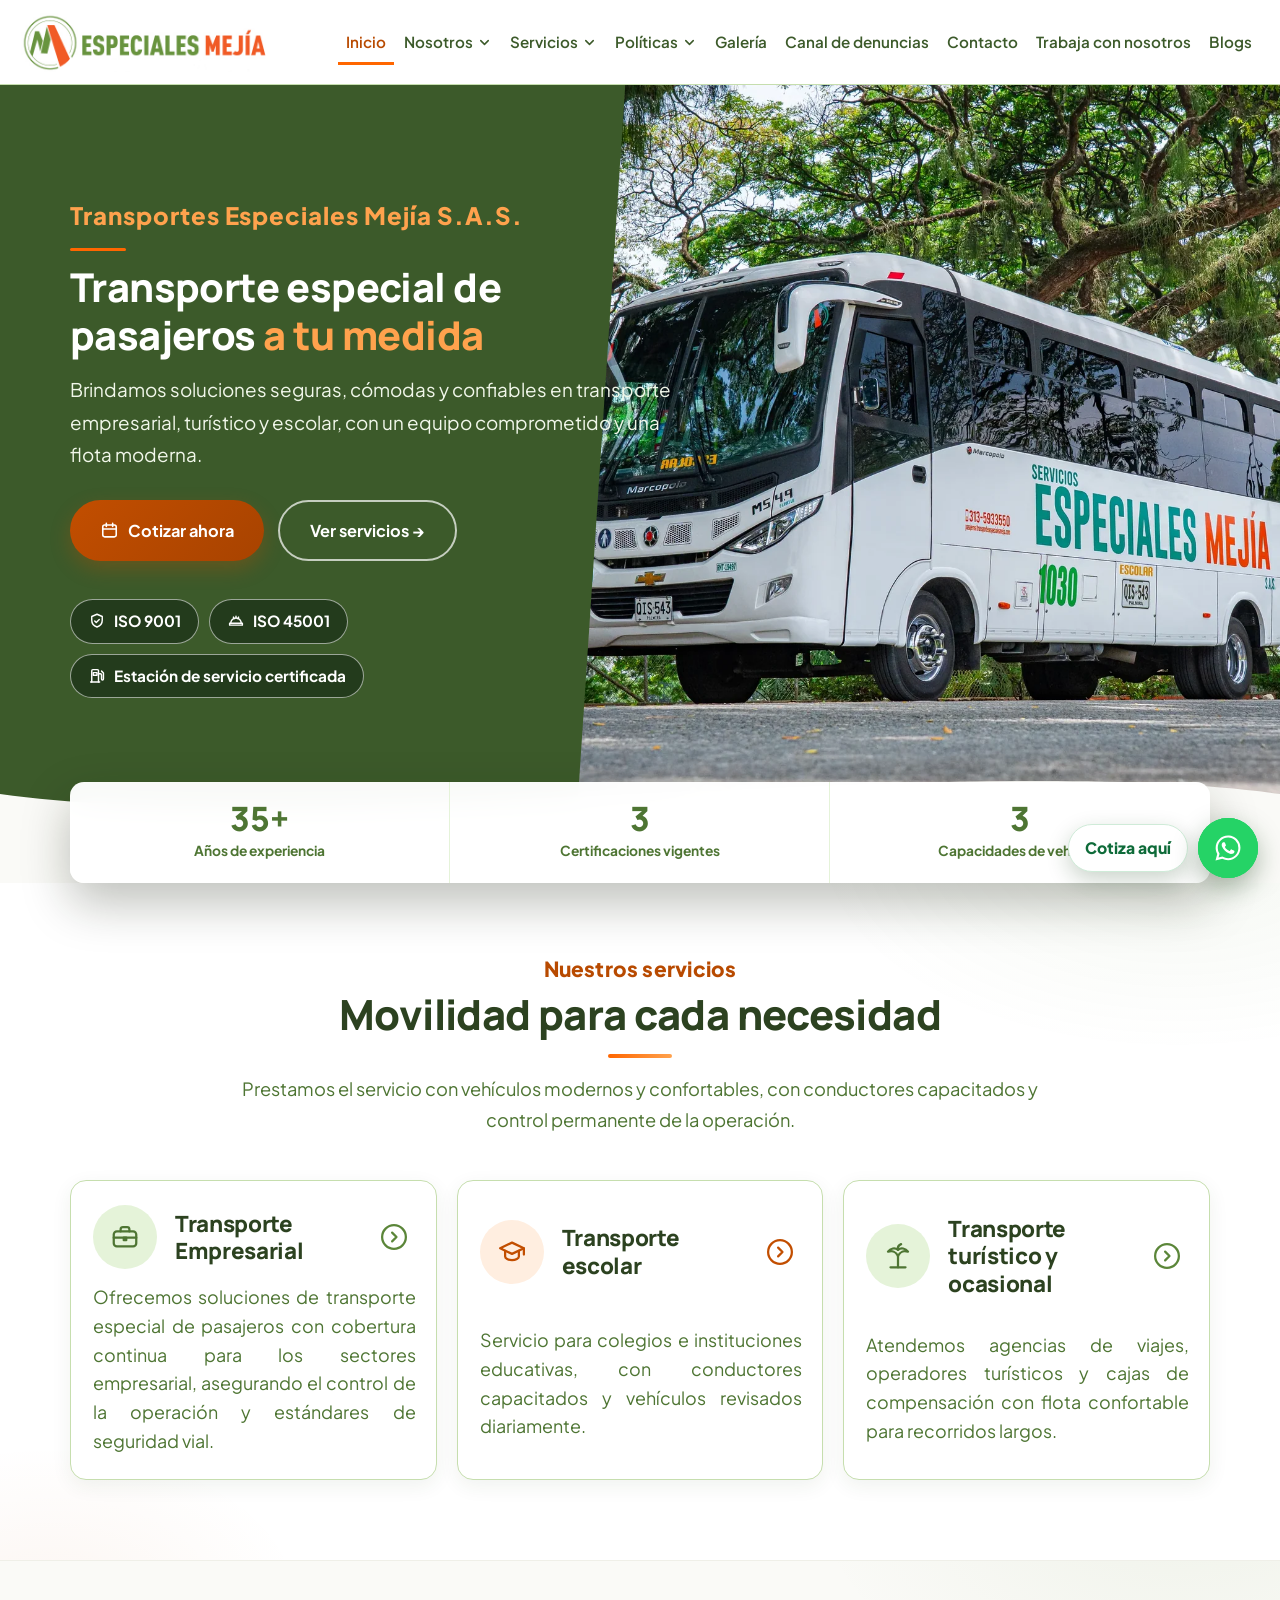
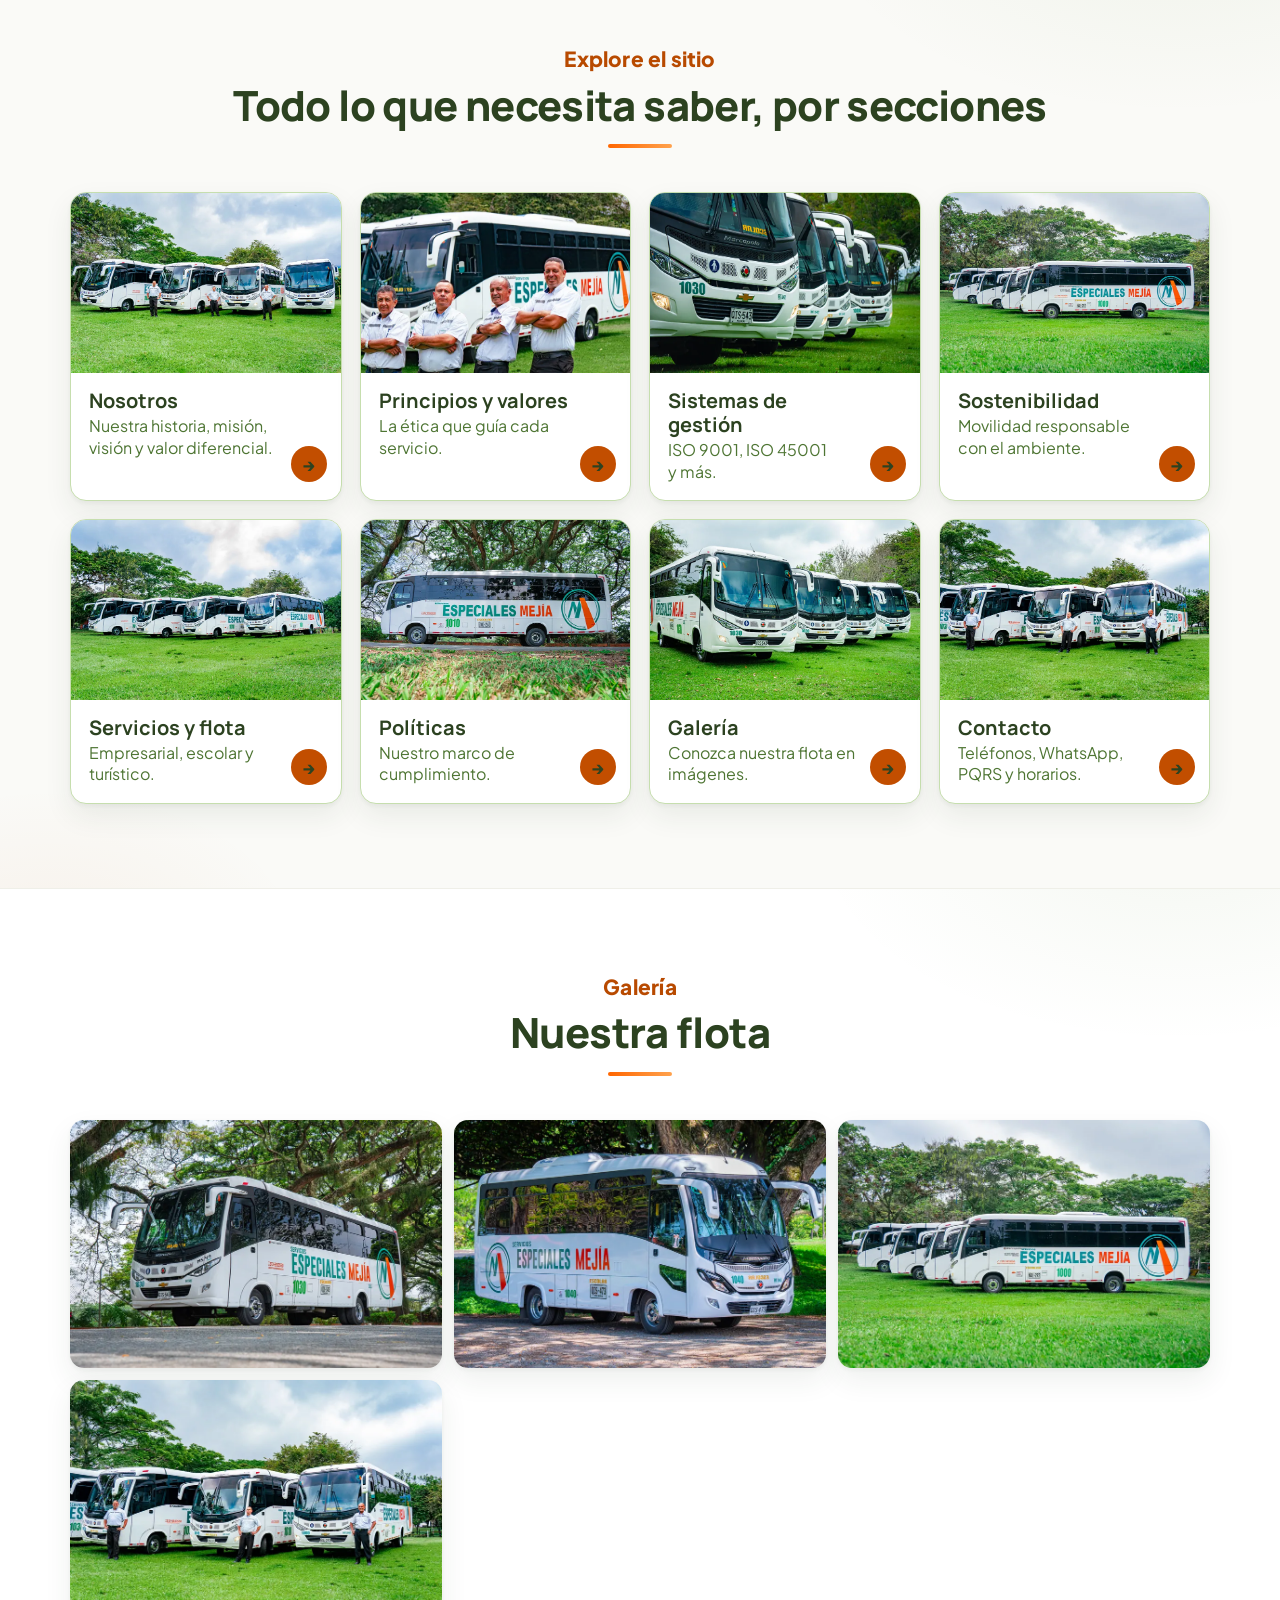
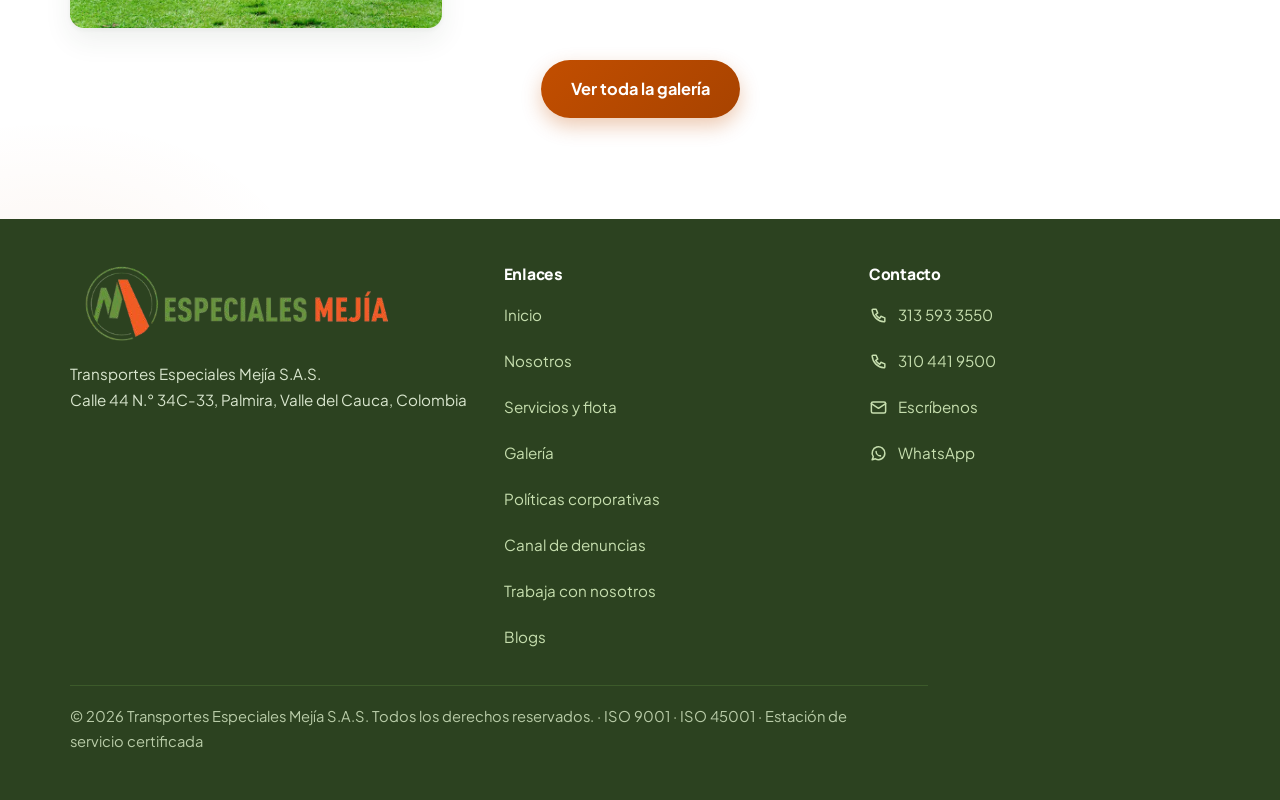
==== commit 5e2b9ea0: "Actualizar imagenes a webp (flota, hero), agregar banners 09/17/20 y ajustes de contenido en todas l" ====
--- a/index.html
+++ b/index.html
@@ -82,7 +82,7 @@
 <main id="contenido">
 <!-- ========== MÓDULO 02 · HÉROE ========== -->
 <section class="heroe" id="inicio">
-  <div class="heroe__media"><img src="assets/img/hero-bus1000.jpg" alt="Bus de Transportes Especiales Mejía S.A.S."></div>
+  <div class="heroe__media"><img src="assets/img/hero-bus1030.webp" alt="Bus 1030 de Transportes Especiales Mejía S.A.S."></div>
   <div class="contenedor heroe__cuerpo">
     <span class="razon">Transportes Especiales Mejía S.A.S.</span>
     <!-- Obs.3 #25: titular y párrafo adoptados de la referencia del cliente.
@@ -152,9 +152,9 @@
       <a class="hub__t" href="sistemas-de-gestion.html"><img src="assets/galeria/min/22.webp" alt="" width="800" height="533" loading="lazy"><span class="hub__c"><b>Sistemas de gestión</b><small>ISO 9001, ISO 45001 y más.</small></span><span class="hub__f" aria-hidden="true">→</span></a>
       <a class="hub__t" href="sostenibilidad.html"><img src="assets/galeria/min/21.webp" alt="" width="800" height="533" loading="lazy"><span class="hub__c"><b>Sostenibilidad</b><small>Movilidad responsable con el ambiente.</small></span><span class="hub__f" aria-hidden="true">→</span></a>
       <a class="hub__t" href="servicios.html"><img src="assets/galeria/min/24.webp" alt="" width="800" height="533" loading="lazy"><span class="hub__c"><b>Servicios y flota</b><small>Empresarial, escolar y turístico.</small></span><span class="hub__f" aria-hidden="true">→</span></a>
-      <a class="hub__t" href="politicas.html"><img src="assets/galeria/min/38.webp" alt="" width="800" height="533" loading="lazy"><span class="hub__c"><b>Políticas</b><small>Nuestro marco de cumplimiento.</small></span><span class="hub__f" aria-hidden="true">→</span></a>
-      <a class="hub__t" href="galeria.html"><img src="assets/galeria/min/23.webp" alt="" width="800" height="533" loading="lazy"><span class="hub__c"><b>Galería</b><small>40 fotografías de flota, equipo e instalaciones.</small></span><span class="hub__f" aria-hidden="true">→</span></a>
-      <a class="hub__t" href="contacto.html"><img src="assets/galeria/min/37.webp" alt="" width="800" height="533" loading="lazy"><span class="hub__c"><b>Contacto</b><small>Teléfonos, WhatsApp, PQRS y horarios.</small></span><span class="hub__f" aria-hidden="true">→</span></a>
+      <a class="hub__t" href="politicas.html"><img src="assets/galeria/min/09.webp" alt="" width="800" height="533" loading="lazy"><span class="hub__c"><b>Políticas</b><small>Nuestro marco de cumplimiento.</small></span><span class="hub__f" aria-hidden="true">→</span></a>
+      <a class="hub__t" href="galeria.html"><img src="assets/galeria/min/23.webp" alt="" width="800" height="533" loading="lazy"><span class="hub__c"><b>Galería</b><small>Conozca nuestra flota en imágenes.</small></span><span class="hub__f" aria-hidden="true">→</span></a>
+      <a class="hub__t" href="contacto.html"><img src="assets/galeria/min/20.webp" alt="" width="800" height="533" loading="lazy"><span class="hub__c"><b>Contacto</b><small>Teléfonos, WhatsApp, PQRS y horarios.</small></span><span class="hub__f" aria-hidden="true">→</span></a>
     </div>
   </div>
 </section>
@@ -162,15 +162,13 @@
   <div class="contenedor">
     <div class="centrado encabezado">
       <span class="etiqueta">Galería</span>
-      <h2 class="titulo">Nuestra flota y nuestro equipo</h2>
+      <h2 class="titulo">Nuestra flota</h2>
     </div>
     <div class="muestra">
-      <a href="galeria.html#flota"><img src="assets/galeria/min/23.webp" alt="Flota de buses estacionada sobre el prado" width="800" height="533" loading="lazy"></a>
-      <a href="galeria.html#conductores"><img src="assets/galeria/min/03.webp" alt="Conductor sonriente junto a la puerta del bus" width="800" height="533" loading="lazy"></a>
-      <a href="galeria.html#interiores"><img src="assets/galeria/min/31.webp" alt="Asientos azules e iluminación interior del bus" width="800" height="533" loading="lazy"></a>
-      <a href="galeria.html#instalaciones"><img src="assets/galeria/min/38.webp" alt="Vehículo 1040 frente a las instalaciones de la empresa" width="800" height="533" loading="lazy"></a>
-      <a href="galeria.html#flota"><img src="assets/galeria/min/14.webp" alt="Bus 1030 en vista de tres cuartos" width="800" height="533" loading="lazy"></a>
-      <a href="galeria.html#conductores"><img src="assets/galeria/min/18.webp" alt="Cuatro conductores posando frente a un bus de la flota" width="800" height="533" loading="lazy"></a>
+      <a href="galeria.html"><img src="assets/galeria/min/15.webp" alt="Bus 1030 de la flota bajo los árboles" width="800" height="533" loading="lazy"></a>
+      <a href="galeria.html"><img src="assets/galeria/min/25.webp" alt="Buseta de 19 pasajeros de la flota" width="800" height="533" loading="lazy"></a>
+      <a href="galeria.html"><img src="assets/galeria/min/21.webp" alt="Buses de la flota alineados sobre el césped" width="800" height="533" loading="lazy"></a>
+      <a href="galeria.html"><img src="assets/galeria/min/20.webp" alt="Buses de la flota con sus conductores sobre el prado" width="800" height="533" loading="lazy"></a>
     </div>
     <p class="centrado" style="margin-top:32px"><a class="boton boton--primario" href="galeria.html">Ver toda la galería</a></p>
   </div>
--- a/assets/css/styles.css
+++ b/assets/css/styles.css
@@ -843,3 +843,47 @@
 body.lb-abierto{overflow:hidden}
 @media(prefers-reduced-motion:reduce){ .galeria__btn img,.hub__t img,.muestra img{transition:none} @view-transition{navigation:none} }
 .nav-movil a.sub{padding-left:36px;font-weight:500;font-size:.98rem}
+
+/* ============================================================
+   OBSERVACIONES No. 4 — «página viva pero limpia»
+   Fotos nítidas, sin velos oscuros ni degradados encima.
+   ============================================================ */
+/* Banner: foto limpia arriba; el título va en una franja verde sólida debajo */
+.banner{display:block;min-height:0;background:var(--verde-800);overflow:visible}
+.banner::before{display:none}
+.banner__img{position:static;display:block;z-index:auto;width:100%;height:clamp(190px,23vw,320px);object-fit:cover}
+.banner__cuerpo{padding-block:26px 30px}
+.banner__cuerpo>*{max-width:820px}
+.banner h1{font-size:clamp(1.9rem,3.6vw,2.6rem)}
+.banner p{font-size:1.15rem}
+/* Héroe: texto sobre verde sólido a la izquierda, foto limpia a la derecha */
+.heroe{background:var(--verde-800)}
+.heroe::before{display:none}
+.heroe__media img{object-position:50% 55%}
+@media(min-width:900px){
+  .heroe__media{inset:0 0 0 auto;width:55%;clip-path:polygon(7% 0,100% 0,100% 100%,0 100%)}
+  .heroe__cuerpo>*{max-width:470px}
+  .heroe__cuerpo>h1{max-width:470px}
+  .heroe h1{font-size:clamp(1.9rem,3.1vw,2.7rem)}
+}
+@media(max-width:899px){
+  .heroe{display:flex;flex-direction:column}
+  .heroe__media{position:relative;inset:auto;height:clamp(200px,52vw,300px);z-index:auto}
+  .heroe__cuerpo{padding-block:30px 70px}
+}
+/* Accesos del inicio: foto limpia arriba, texto debajo */
+.hub__t{display:flex;flex-direction:column;aspect-ratio:auto;background:#fff;color:var(--verde-900);border:1px solid var(--borde)}
+.hub__t::before{display:none}
+.hub__t img{position:static;z-index:auto;aspect-ratio:3/2;height:auto}
+.hub__c{position:static;padding:16px 60px 18px 18px}
+.hub__c b{color:var(--verde-900)}
+.hub__c small{color:var(--texto-suave);font-size:1rem}
+.hub__f{bottom:18px}
+/* Galería de 4 fotos: mismo tamaño, cuadrícula 2×2 */
+.galeria__rejilla{grid-template-columns:repeat(2,minmax(0,1fr));grid-auto-rows:auto;gap:18px;max-width:1000px;margin-inline:auto}
+.galeria__item{aspect-ratio:3/2}
+.galeria__btn::after{display:none}
+@media(max-width:559px){ .galeria__rejilla{grid-template-columns:1fr} }
+/* Servicios: letra más grande */
+.srv h3{font-size:1.4rem}
+.srv p{font-size:1.12rem;line-height:1.6}
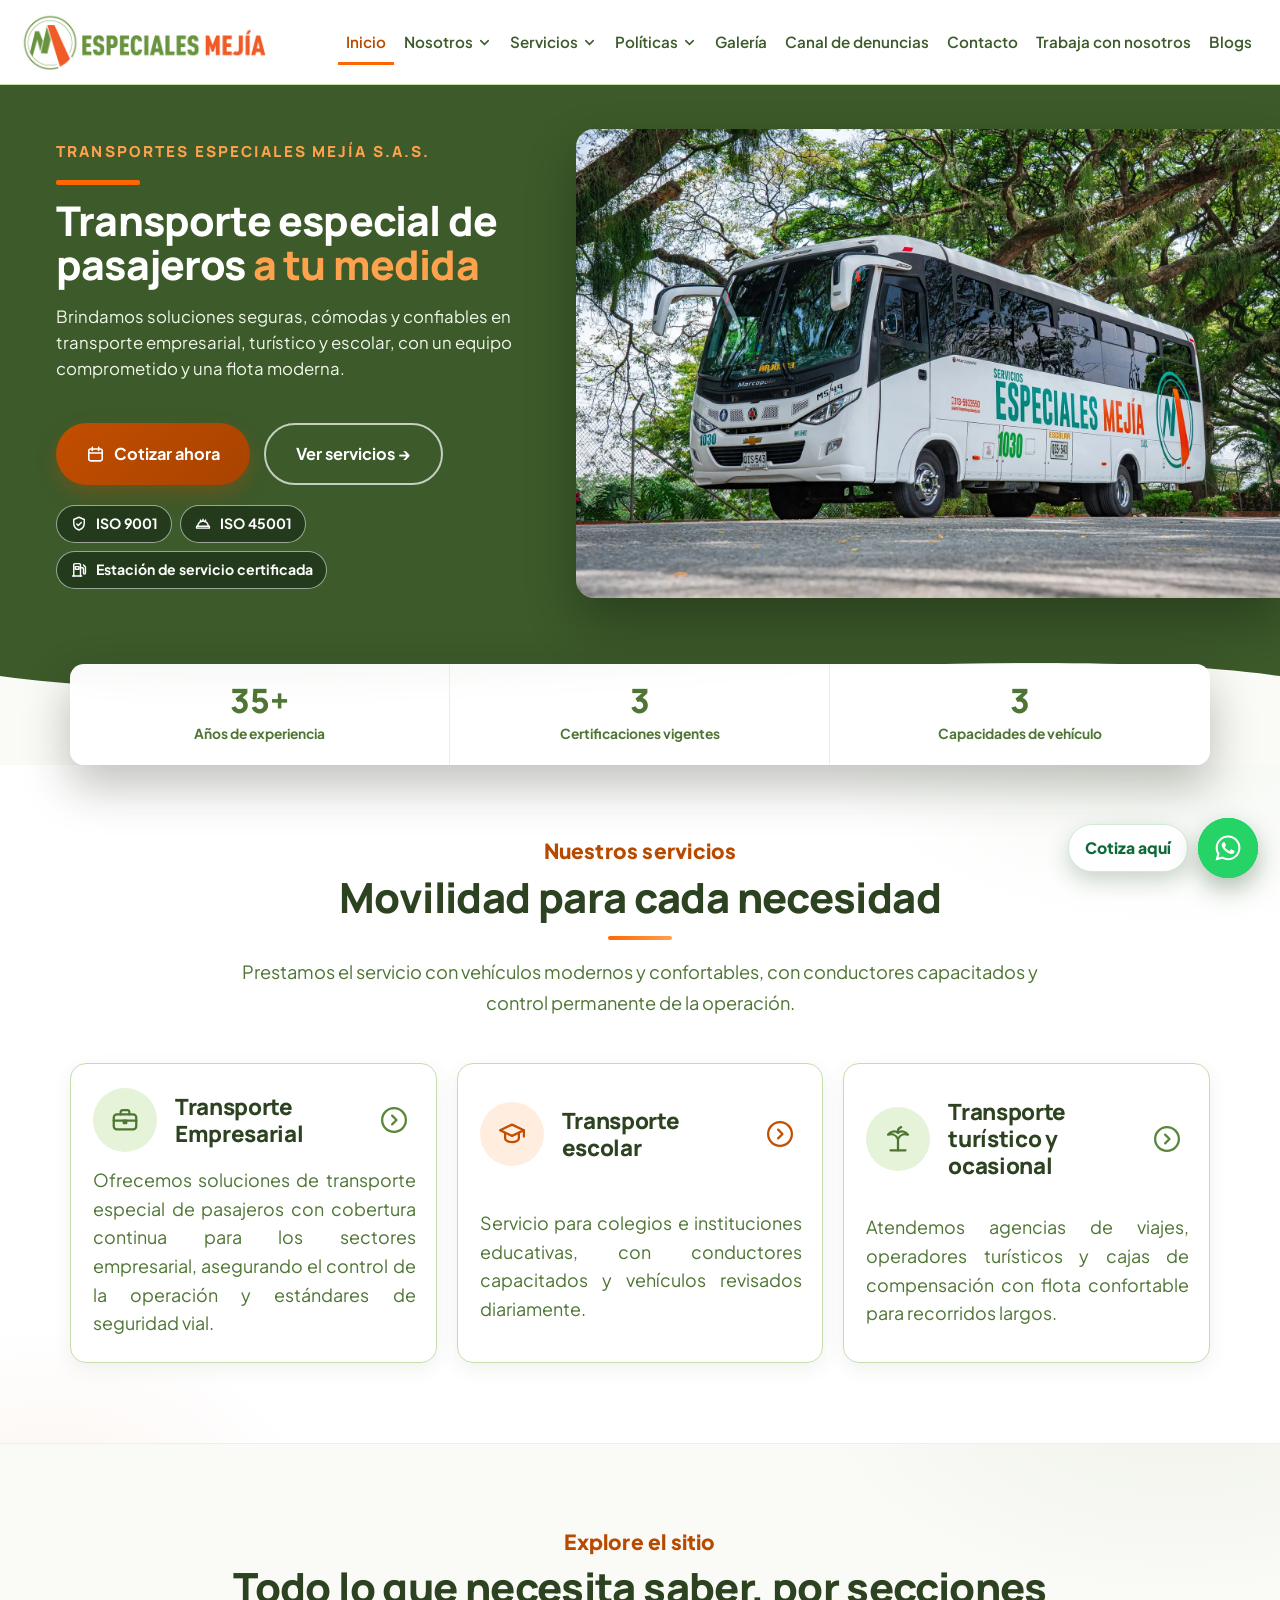
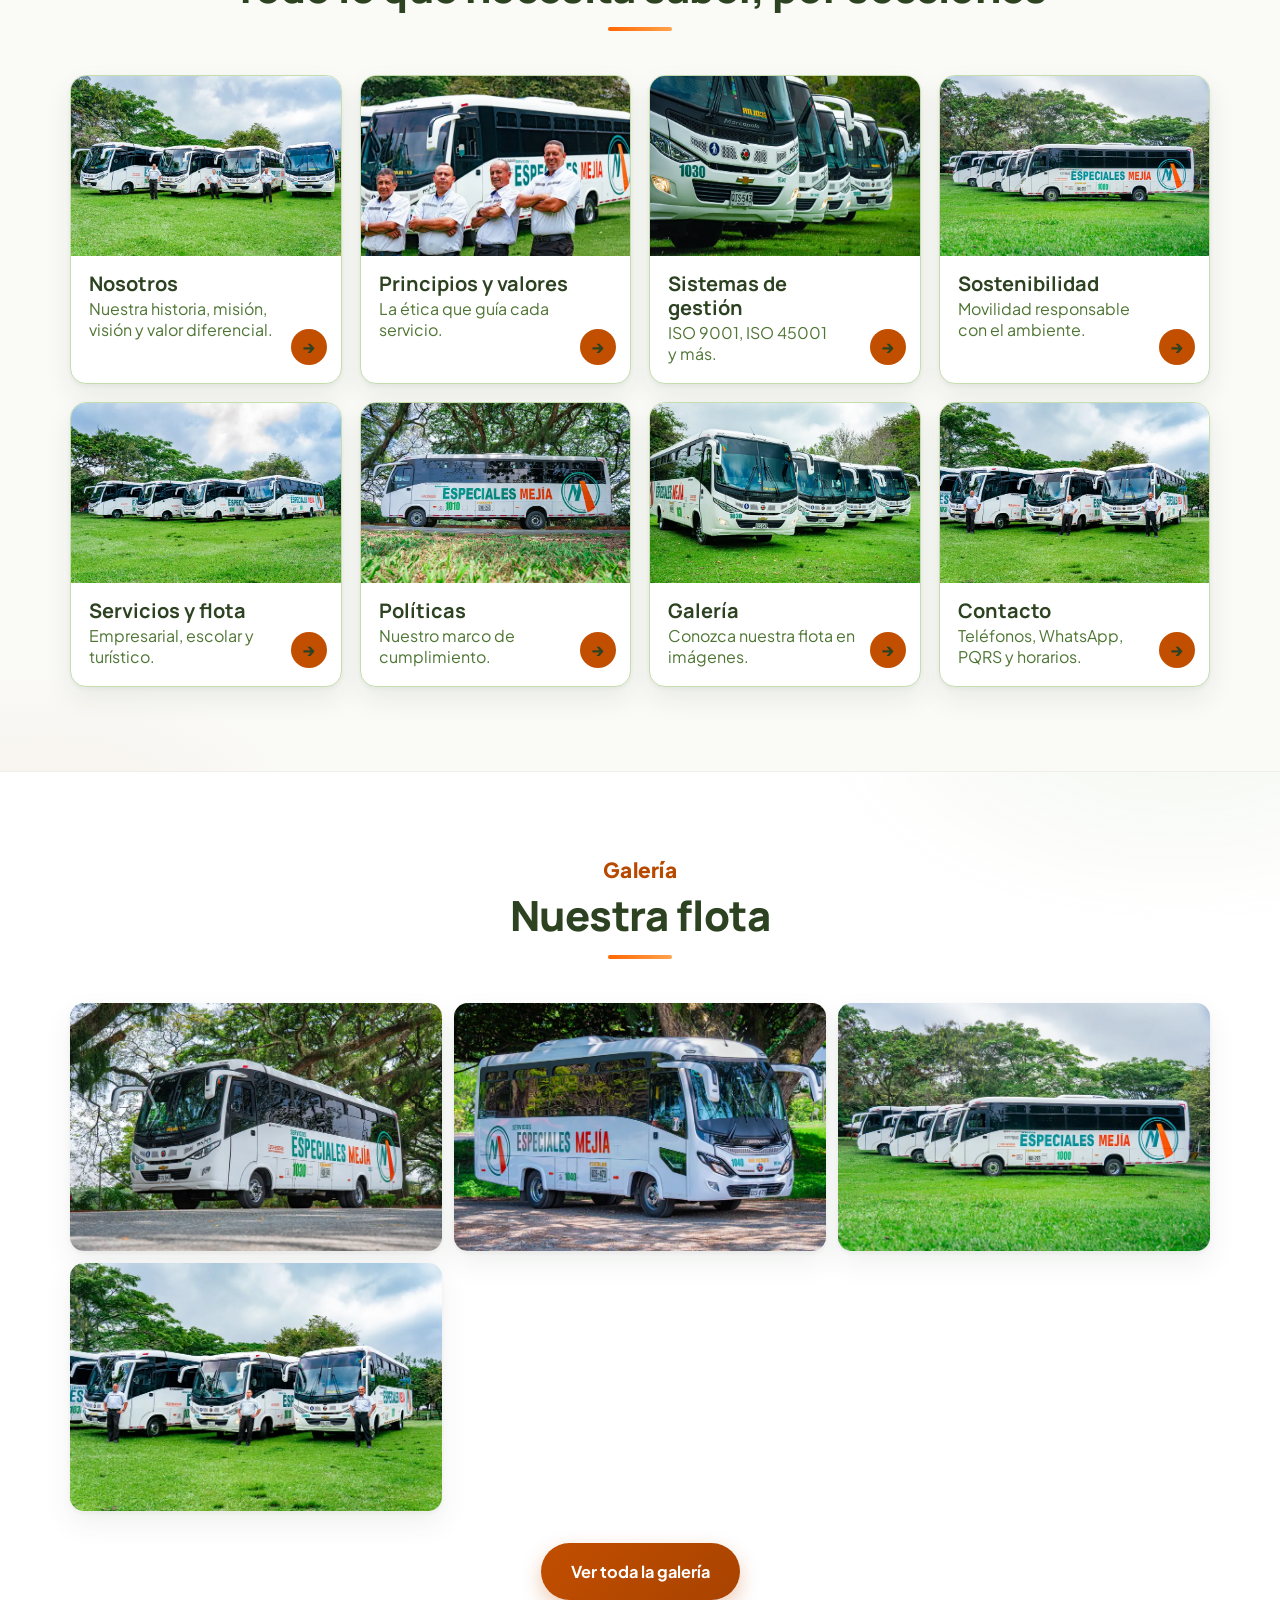
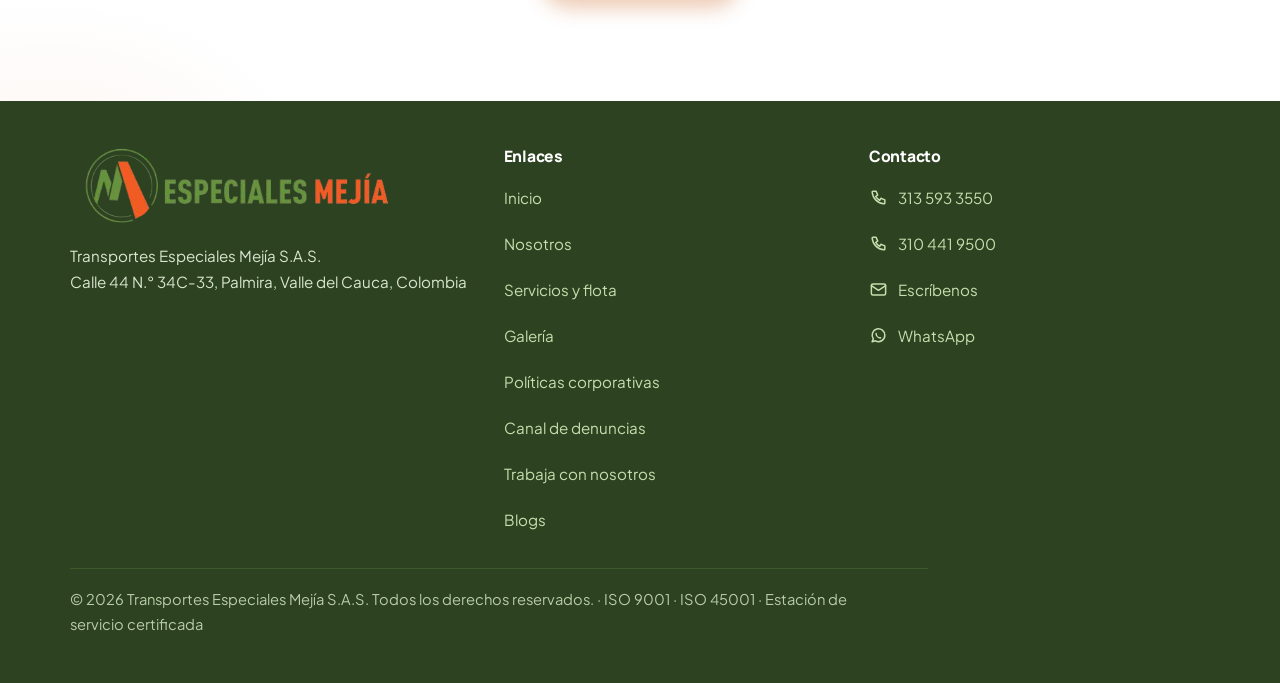
==== commit 324ab1f3: "Version VA: encabezado unificado (texto 45% / foto completa 55%), sin diagonal ni recorte, en las 12" ====
--- a/index.html
+++ b/index.html
@@ -81,9 +81,8 @@
 
 <main id="contenido">
 <!-- ========== MÓDULO 02 · HÉROE ========== -->
-<section class="heroe" id="inicio">
-  <div class="heroe__media"><img src="assets/img/hero-bus1030.webp" alt="Bus 1030 de Transportes Especiales Mejía S.A.S."></div>
-  <div class="contenedor heroe__cuerpo">
+<section class="heroe cabeza" id="inicio">
+  <div class="cabeza__texto heroe__cuerpo">
     <span class="razon">Transportes Especiales Mejía S.A.S.</span>
     <!-- Obs.3 #25: titular y párrafo adoptados de la referencia del cliente.
          Sustituyen al texto aprobado en v2.0: «Transporte especial de pasajeros con más de 35 años de experiencia»
@@ -100,6 +99,7 @@
       <span class="sello"><svg viewBox="0 0 24 24" aria-hidden="true"><path d="M5 20V5a1.5 1.5 0 011.5-1.5h6A1.5 1.5 0 0114 5v15"/><path d="M3.5 20h12"/><path d="M7 7.5h5v3.5H7z"/><path d="M14 9h2.5a1.5 1.5 0 011.5 1.5V16a1.3 1.3 0 002.6 0V8l-2.5-2.5"/></svg>Estación de servicio certificada</span>
     </div>
   </div>
+  <figure class="cabeza__foto"><img src="assets/img/hero-bus1030.webp" alt="Bus 1030 de Transportes Especiales Mejía S.A.S." width="1800" height="1200" fetchpriority="high"></figure>
   <svg class="ola" viewBox="0 0 1200 80" preserveAspectRatio="none" aria-hidden="true"><path d="M0,40 C300,90 900,-10 1200,40 L1200,80 L0,80 Z"/></svg>
 </section>
 
--- a/assets/css/styles.css
+++ b/assets/css/styles.css
@@ -887,3 +887,75 @@
 /* Servicios: letra más grande */
 .srv h3{font-size:1.4rem}
 .srv p{font-size:1.12rem;line-height:1.6}
+
+/* ============================================================
+   VERSIÓN VA — base visual de la versión A con las fotos del
+   encabezado COMPLETAS (sin recorte, sin velo).
+   ============================================================ */
+/* Banner interior: foto a todo el ancho y completa. Si la pantalla es baja,
+   la foto se reduce para caber entera y el sobrante se rellena con verde. */
+.banner__img{height:auto;max-height:calc(100vh - 84px);max-height:calc(100dvh - 84px);object-fit:contain;background:var(--verde-800)}
+/* Héroe: foto pegada al borde derecho, completa (sin corte diagonal) */
+.heroe__media img{object-fit:contain;object-position:100% 50%}
+@media(min-width:900px){
+  .heroe__media{clip-path:none;width:55%}
+  .heroe{min-height:calc(55vw / 1.5)}
+}
+@media(max-width:899px){
+  .heroe__media{height:auto}
+  .heroe__media img{height:auto}
+}
+/* el texto del héroe no invade la foto: su ancho termina antes del borde de la foto (45vw) */
+@media(min-width:900px){
+  .heroe__cuerpo>*,.heroe__cuerpo>h1,.heroe .heroe__cuerpo>p{max-width:min(470px,calc(45vw - max(20px,(100vw - 1140px) / 2) - 40px))}
+}
+
+/* ============================================================
+   ENCABEZADO UNIFICADO (portada y páginas interiores)
+   Texto a la izquierda · foto COMPLETA pegada al borde derecho.
+   La columna de texto ocupa la misma altura que la foto:
+   las migas alinean con el borde superior de la foto y el
+   bloque de título con su borde inferior.
+   ============================================================ */
+.cabeza{display:flex;align-items:stretch;min-height:0;padding-block:44px;background:var(--verde-800);overflow:hidden;color:#fff}
+.cabeza::before{display:none}
+.cabeza .cabeza__texto{flex:0 0 45%;box-sizing:border-box;max-width:none;display:flex;flex-direction:column;justify-content:space-between;gap:28px;
+  padding:6px 52px 6px max(56px,calc((100vw - 1440px) / 2 + 20px))}
+.cabeza .cabeza__texto>*,.cabeza .cabeza__bloque>*{max-width:640px}
+.cabeza__foto{flex:0 0 55%;box-sizing:border-box;margin:0;align-self:center}
+.cabeza__foto img{display:block;width:100%;height:auto;border-radius:18px 0 0 18px;box-shadow:0 24px 50px rgba(0,0,0,.28)}
+
+/* Tipografía del encabezado interior: grande, legible, con la identidad (Manrope + naranja) */
+.cabeza .migas{margin:0;font-size:clamp(1rem,.9vw,1.15rem);letter-spacing:.01em}
+.cabeza .banner__eyebrow{display:block;font-family:var(--fuente-titulo);font-size:clamp(.95rem,1.15vw,1.35rem);font-weight:800;letter-spacing:.14em;text-transform:uppercase;color:var(--naranja-300);margin:0 0 14px}
+.banner.cabeza h1{font-family:var(--fuente-titulo);font-size:clamp(2.6rem,4.6vw,6rem);line-height:1.04;letter-spacing:-.02em;font-weight:800;color:#fff;margin:0}
+.banner.cabeza h1::after{width:84px;height:5px;margin-top:22px}
+.banner.cabeza .cabeza__bloque p{font-size:clamp(1.2rem,1.6vw,1.9rem);line-height:1.45;color:#F1F7EA;margin:22px 0 0;max-width:26ch}
+
+/* Portada: misma retícula; el bloque completo se distribuye en la altura de la foto */
+.heroe.cabeza{padding-block:44px 112px}
+.heroe.cabeza .cabeza__texto{justify-content:center;gap:0}
+.heroe.cabeza .razon{font-family:var(--fuente-titulo);font-size:clamp(.95rem,1.15vw,1.1rem);letter-spacing:.14em;text-transform:uppercase;margin-bottom:18px}
+.heroe.cabeza .razon::after{width:84px;height:5px;margin-top:16px}
+.heroe.cabeza h1{font-size:clamp(2.2rem,3.2vw,4.1rem);line-height:1.06;letter-spacing:-.02em;margin-bottom:18px}
+.heroe.cabeza .cabeza__texto>p{font-size:clamp(1.05rem,1.25vw,1.45rem);line-height:1.55;max-width:42ch}
+.heroe.cabeza .heroe__acciones{margin-top:24px}
+.heroe.cabeza .heroe__sellos{margin-top:20px;gap:8px}
+.heroe.cabeza .sello{font-size:.88rem;padding:6px 13px}
+.heroe.cabeza .razon{margin-bottom:14px}
+
+/* la portada tiene más texto: entre 900 y 1199 px se apila igual que en móvil para que el texto no supere a la foto */
+@media(min-width:900px) and (max-width:1199px){
+  .heroe.cabeza{flex-direction:column;padding-block:0 112px}
+  .heroe.cabeza .cabeza__foto{order:-1;flex:none}
+  .heroe.cabeza .cabeza__foto img{border-radius:0;box-shadow:none}
+  .heroe.cabeza .cabeza__texto{flex:none;padding:36px 56px 0}
+  .heroe.cabeza .cabeza__texto>*{max-width:720px}
+}
+@media(max-width:899px){
+  .cabeza{flex-direction:column;padding-block:0 36px}
+  .heroe.cabeza{padding-block:0 104px}
+  .cabeza__foto{order:-1;flex:none}
+  .cabeza__foto img{border-radius:0;box-shadow:none}
+  .cabeza .cabeza__texto{flex:none;padding:28px 20px 0;gap:18px}
+}
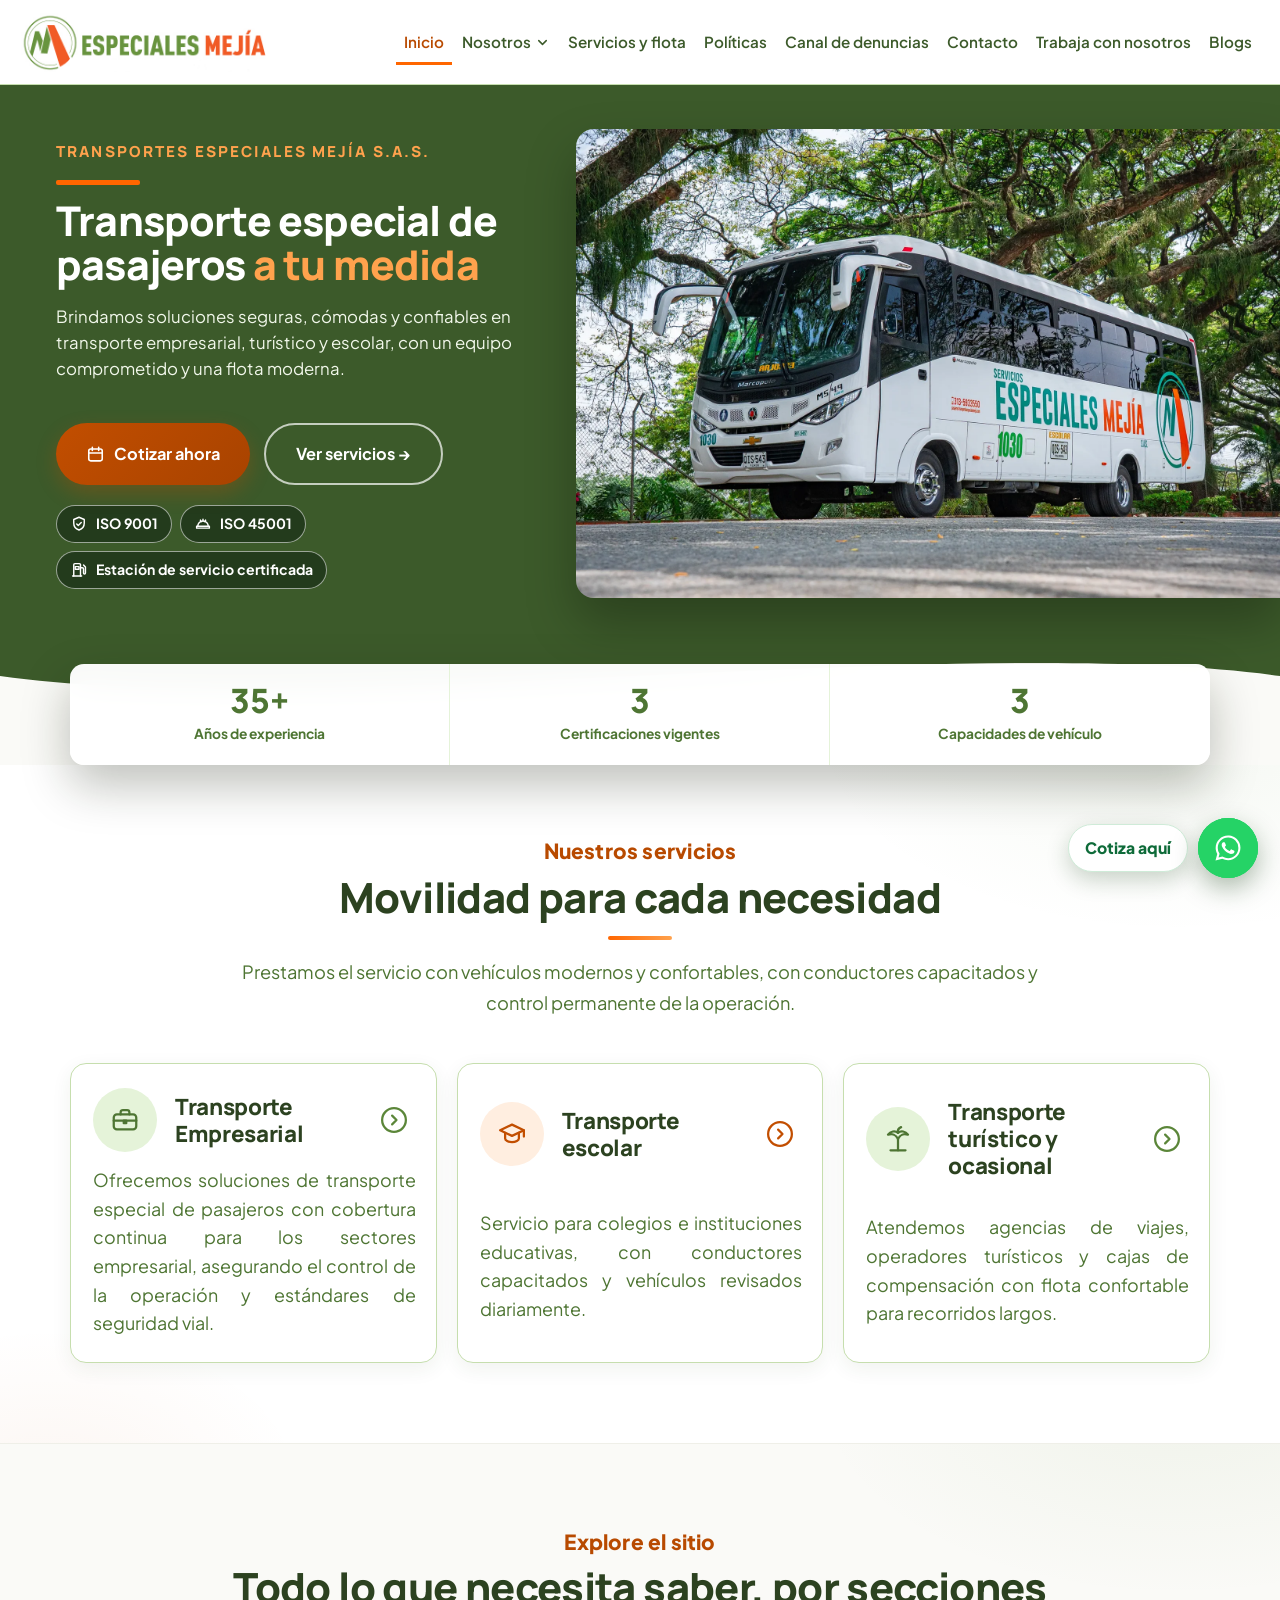
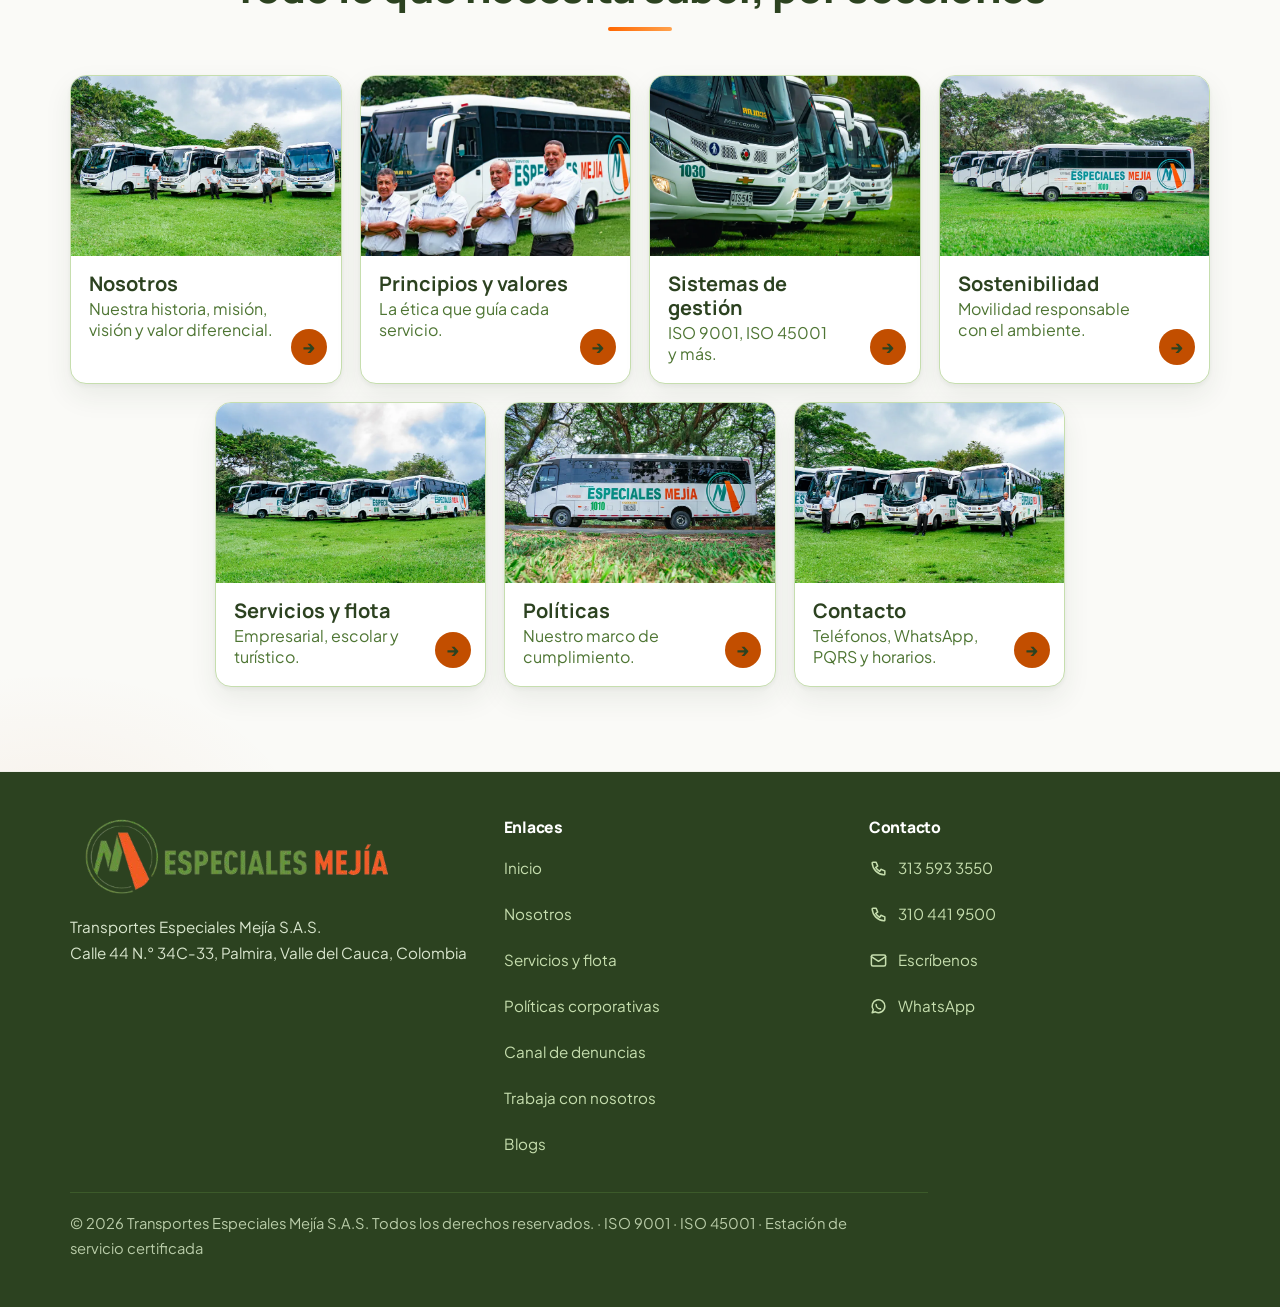
==== commit 2a5d8549: "Eliminar pagina de Galeria: galeria.html, galeria.js, assets/galeria/ (-> assets/fotos/, solo 7 mini" ====
--- a/index.html
+++ b/index.html
@@ -20,38 +20,18 @@
     <a class="cabecera__logo" href="index.html"><img src="assets/img/logo-alta.png" alt="Transportes Especiales Mejía S.A.S." width="580" height="130"></a>
     <!-- Obs.3 #24: menú desplegable en escritorio (≥1280 px). En móvil se conserva la lista simple, adaptada. -->
     <nav class="nav" aria-label="Principal">
-      <a aria-current="page" class="nav__enlace" href="index.html">Inicio</a>
+      <a class="nav__enlace" href="index.html" aria-current="page">Inicio</a>
       <div class="nav__grupo">
         <a class="nav__enlace" href="nosotros.html" aria-haspopup="true">Nosotros<svg class="nav__chev" viewBox="0 0 24 24" aria-hidden="true"><path d="M6 9l6 6 6-6"/></svg></a>
         <ul class="nav__panel">
           <li><a href="nosotros.html">Nosotros</a></li>
-          <li><a href="nosotros.html#mision-vision">Misión y visión</a></li>
-          <li><a href="principios-valores.html#principios">Principios</a></li>
-          <li><a href="principios-valores.html#valores">Valores corporativos</a></li>
-          <li><a href="nosotros.html#valor-diferencial">Nuestro valor diferencial</a></li>
+          <li><a href="principios-valores.html">Principios y valores</a></li>
           <li><a href="sistemas-de-gestion.html">Sistemas de gestión</a></li>
-          <li><a href="sostenibilidad.html">Sostenibilidad y responsabilidad ambiental</a></li>
+          <li><a href="sostenibilidad.html">Sostenibilidad</a></li>
         </ul>
       </div>
-      <div class="nav__grupo">
-        <a class="nav__enlace" href="servicios.html" aria-haspopup="true">Servicios<svg class="nav__chev" viewBox="0 0 24 24" aria-hidden="true"><path d="M6 9l6 6 6-6"/></svg></a>
-        <ul class="nav__panel">
-          <li><a href="servicios.html#srv-empresarial">Transporte Empresarial</a></li>
-          <li><a href="servicios.html#srv-escolar">Transporte escolar</a></li>
-          <li><a href="servicios.html#srv-turistico">Transporte turístico y ocasional</a></li>
-          <li><a href="servicios.html#flota">Nuestra flota</a></li>
-        </ul>
-      </div>
-      <div class="nav__grupo">
-        <a class="nav__enlace" href="politicas.html" aria-haspopup="true">Políticas<svg class="nav__chev" viewBox="0 0 24 24" aria-hidden="true"><path d="M6 9l6 6 6-6"/></svg></a>
-        <ul class="nav__panel">
-          <li><a href="politicas.html#pol-integrada">Política integrada de gestión</a></li>
-          <li><a href="politicas.html#pol-datos">Tratamiento de datos personales</a></li>
-          <li><a href="politicas.html#pol-terminos">Términos y condiciones del servicio</a></li>
-          <li><a href="politicas.html#pol-sarlaft">Política SARLAFT y PTEE</a></li>
-        </ul>
-      </div>
-      <a class="nav__enlace" href="galeria.html">Galería</a>
+      <a class="nav__enlace" href="servicios.html">Servicios y flota</a>
+      <a class="nav__enlace" href="politicas.html">Políticas</a>
       <a class="nav__enlace" href="canal-de-denuncias.html">Canal de denuncias</a>
       <a class="nav__enlace" href="contacto.html">Contacto</a>
       <a class="nav__enlace" href="trabaja-con-nosotros.html">Trabaja con nosotros</a>
@@ -63,14 +43,13 @@
     </button>
   </div>
   <nav class="nav-movil" id="navMovil" aria-label="Principal móvil">
-    <a aria-current="page" href="index.html">Inicio</a>
+    <a href="index.html" aria-current="page">Inicio</a>
     <a href="nosotros.html">Nosotros</a>
     <a class="sub" href="principios-valores.html">Principios y valores</a>
     <a class="sub" href="sistemas-de-gestion.html">Sistemas de gestión</a>
     <a class="sub" href="sostenibilidad.html">Sostenibilidad</a>
     <a href="servicios.html">Servicios y flota</a>
     <a href="politicas.html">Políticas</a>
-    <a href="galeria.html">Galería</a>
     <a href="canal-de-denuncias.html">Canal de denuncias</a>
     <a href="contacto.html">Contacto</a>
     <a href="trabaja-con-nosotros.html">Trabaja con nosotros</a>
@@ -147,30 +126,14 @@
       <h2 class="titulo">Todo lo que necesita saber, por secciones</h2>
     </div>
     <div class="hub">
-      <a class="hub__t" href="nosotros.html"><img src="assets/galeria/min/19.webp" alt="" width="800" height="533" loading="lazy"><span class="hub__c"><b>Nosotros</b><small>Nuestra historia, misión, visión y valor diferencial.</small></span><span class="hub__f" aria-hidden="true">→</span></a>
-      <a class="hub__t" href="principios-valores.html"><img src="assets/galeria/min/18.webp" alt="" width="800" height="533" loading="lazy"><span class="hub__c"><b>Principios y valores</b><small>La ética que guía cada servicio.</small></span><span class="hub__f" aria-hidden="true">→</span></a>
-      <a class="hub__t" href="sistemas-de-gestion.html"><img src="assets/galeria/min/22.webp" alt="" width="800" height="533" loading="lazy"><span class="hub__c"><b>Sistemas de gestión</b><small>ISO 9001, ISO 45001 y más.</small></span><span class="hub__f" aria-hidden="true">→</span></a>
-      <a class="hub__t" href="sostenibilidad.html"><img src="assets/galeria/min/21.webp" alt="" width="800" height="533" loading="lazy"><span class="hub__c"><b>Sostenibilidad</b><small>Movilidad responsable con el ambiente.</small></span><span class="hub__f" aria-hidden="true">→</span></a>
-      <a class="hub__t" href="servicios.html"><img src="assets/galeria/min/24.webp" alt="" width="800" height="533" loading="lazy"><span class="hub__c"><b>Servicios y flota</b><small>Empresarial, escolar y turístico.</small></span><span class="hub__f" aria-hidden="true">→</span></a>
-      <a class="hub__t" href="politicas.html"><img src="assets/galeria/min/09.webp" alt="" width="800" height="533" loading="lazy"><span class="hub__c"><b>Políticas</b><small>Nuestro marco de cumplimiento.</small></span><span class="hub__f" aria-hidden="true">→</span></a>
-      <a class="hub__t" href="galeria.html"><img src="assets/galeria/min/23.webp" alt="" width="800" height="533" loading="lazy"><span class="hub__c"><b>Galería</b><small>Conozca nuestra flota en imágenes.</small></span><span class="hub__f" aria-hidden="true">→</span></a>
-      <a class="hub__t" href="contacto.html"><img src="assets/galeria/min/20.webp" alt="" width="800" height="533" loading="lazy"><span class="hub__c"><b>Contacto</b><small>Teléfonos, WhatsApp, PQRS y horarios.</small></span><span class="hub__f" aria-hidden="true">→</span></a>
+      <a class="hub__t" href="nosotros.html"><img src="assets/fotos/min/19.webp" alt="" width="800" height="533" loading="lazy"><span class="hub__c"><b>Nosotros</b><small>Nuestra historia, misión, visión y valor diferencial.</small></span><span class="hub__f" aria-hidden="true">→</span></a>
+      <a class="hub__t" href="principios-valores.html"><img src="assets/fotos/min/18.webp" alt="" width="800" height="533" loading="lazy"><span class="hub__c"><b>Principios y valores</b><small>La ética que guía cada servicio.</small></span><span class="hub__f" aria-hidden="true">→</span></a>
+      <a class="hub__t" href="sistemas-de-gestion.html"><img src="assets/fotos/min/22.webp" alt="" width="800" height="533" loading="lazy"><span class="hub__c"><b>Sistemas de gestión</b><small>ISO 9001, ISO 45001 y más.</small></span><span class="hub__f" aria-hidden="true">→</span></a>
+      <a class="hub__t" href="sostenibilidad.html"><img src="assets/fotos/min/21.webp" alt="" width="800" height="533" loading="lazy"><span class="hub__c"><b>Sostenibilidad</b><small>Movilidad responsable con el ambiente.</small></span><span class="hub__f" aria-hidden="true">→</span></a>
+      <a class="hub__t" href="servicios.html"><img src="assets/fotos/min/24.webp" alt="" width="800" height="533" loading="lazy"><span class="hub__c"><b>Servicios y flota</b><small>Empresarial, escolar y turístico.</small></span><span class="hub__f" aria-hidden="true">→</span></a>
+      <a class="hub__t" href="politicas.html"><img src="assets/fotos/min/09.webp" alt="" width="800" height="533" loading="lazy"><span class="hub__c"><b>Políticas</b><small>Nuestro marco de cumplimiento.</small></span><span class="hub__f" aria-hidden="true">→</span></a>
+      <a class="hub__t" href="contacto.html"><img src="assets/fotos/min/20.webp" alt="" width="800" height="533" loading="lazy"><span class="hub__c"><b>Contacto</b><small>Teléfonos, WhatsApp, PQRS y horarios.</small></span><span class="hub__f" aria-hidden="true">→</span></a>
     </div>
-  </div>
-</section>
-<section class="seccion seccion--claro" id="muestra">
-  <div class="contenedor">
-    <div class="centrado encabezado">
-      <span class="etiqueta">Galería</span>
-      <h2 class="titulo">Nuestra flota</h2>
-    </div>
-    <div class="muestra">
-      <a href="galeria.html"><img src="assets/galeria/min/15.webp" alt="Bus 1030 de la flota bajo los árboles" width="800" height="533" loading="lazy"></a>
-      <a href="galeria.html"><img src="assets/galeria/min/25.webp" alt="Buseta de 19 pasajeros de la flota" width="800" height="533" loading="lazy"></a>
-      <a href="galeria.html"><img src="assets/galeria/min/21.webp" alt="Buses de la flota alineados sobre el césped" width="800" height="533" loading="lazy"></a>
-      <a href="galeria.html"><img src="assets/galeria/min/20.webp" alt="Buses de la flota con sus conductores sobre el prado" width="800" height="533" loading="lazy"></a>
-    </div>
-    <p class="centrado" style="margin-top:32px"><a class="boton boton--primario" href="galeria.html">Ver toda la galería</a></p>
   </div>
 </section>
 
@@ -190,7 +153,6 @@
           <li><a href="index.html">Inicio</a></li>
           <li><a href="nosotros.html">Nosotros</a></li>
           <li><a href="servicios.html">Servicios y flota</a></li>
-          <li><a href="galeria.html">Galería</a></li>
           <li><a href="politicas.html">Políticas corporativas</a></li>
           <li><a href="canal-de-denuncias.html">Canal de denuncias</a></li>
           <li><a href="trabaja-con-nosotros.html">Trabaja con nosotros</a></li>
--- a/assets/css/styles.css
+++ b/assets/css/styles.css
@@ -798,50 +798,8 @@
 .hub__c b{font-family:var(--fuente-titulo);font-size:1.25rem;line-height:1.2}
 .hub__c small{font-size:.92rem;color:#EEF6E6;line-height:1.35}
 .hub__f{position:absolute;right:14px;bottom:14px;width:36px;height:36px;border-radius:50%;background:var(--naranja-btn);display:flex;align-items:center;justify-content:center;font-weight:800}
-.muestra{display:grid;gap:12px;grid-template-columns:repeat(2,minmax(0,1fr))}
-@media(min-width:760px){ .muestra{grid-template-columns:repeat(3,minmax(0,1fr))} }
-.muestra a{display:block;border-radius:14px;overflow:hidden;aspect-ratio:3/2;box-shadow:var(--sombra)}
-.muestra img{width:100%;height:100%;object-fit:cover;transition:transform .5s ease}
-.muestra a:hover img{transform:scale(1.06)}
-
-/* galería */
-.galeria__barra{display:flex;flex-wrap:wrap;align-items:center;justify-content:space-between;gap:14px;margin-bottom:28px;position:sticky;top:76px;z-index:20;background:rgba(255,255,255,.94);backdrop-filter:blur(8px);padding:12px 0;border-bottom:1px solid var(--borde)}
-.chips{display:flex;flex-wrap:wrap;gap:10px}
-.chip{display:inline-flex;align-items:center;gap:8px;min-height:44px;padding:8px 18px;border-radius:100px;border:1.5px solid var(--verde-200);background:#fff;color:var(--verde-800);font:inherit;font-weight:700;cursor:pointer;transition:background .18s,border-color .18s,color .18s}
-.chip i{font-style:normal;font-size:.82rem;background:var(--verde-100);color:var(--verde-800);border-radius:100px;padding:2px 9px}
-.chip:hover{border-color:var(--verde-500)}
-.chip[aria-pressed="true"]{background:var(--verde-700);border-color:var(--verde-700);color:#fff}
-.chip[aria-pressed="true"] i{background:rgba(255,255,255,.22);color:#fff}
-.galeria__estado{margin:0;font-size:.95rem;font-weight:600;color:var(--verde-700)}
-.galeria__rejilla{list-style:none;margin:0;padding:0;display:grid;gap:12px;grid-auto-flow:dense;
- grid-template-columns:repeat(auto-fill,minmax(min(100%,260px),1fr));grid-auto-rows:clamp(190px,24vw,240px)}
-.galeria__item[hidden]{display:none}
-.galeria__item--alto{grid-row:span 2}
-@media(min-width:760px){ .galeria__item--ancho{grid-column:span 2} }
-.galeria__btn{display:block;width:100%;height:100%;padding:0;border:0;border-radius:14px;overflow:hidden;cursor:zoom-in;background-color:var(--verde-100);position:relative;box-shadow:var(--sombra)}
-.galeria__btn img{width:100%;height:100%;object-fit:cover;transition:transform .5s ease}
-.galeria__btn::after{content:"";position:absolute;inset:0;background:linear-gradient(0deg,rgba(18,44,24,.35),rgba(18,44,24,0) 40%);opacity:0;transition:opacity .25s}
-.galeria__btn:hover img,.galeria__btn:focus-visible img{transform:scale(1.06)}
-.galeria__btn:hover::after,.galeria__btn:focus-visible::after{opacity:1}
-.galeria__btn:focus-visible{outline:3px solid var(--naranja-500);outline-offset:3px}
-
-/* visor (lightbox) */
-.lb{border:0;padding:0;background:transparent;max-width:none;max-height:none;width:100vw;height:100vh;height:100dvh;color:#fff}
-.lb::backdrop{background:rgba(10,24,12,.94)}
-.lb__marco{position:relative;width:100%;height:100%;display:flex;align-items:center;justify-content:center;padding:56px 64px 24px}
-.lb__fig{margin:0;max-width:100%;max-height:100%;display:flex;flex-direction:column;align-items:center;gap:12px;touch-action:pan-y}
-.lb__fig img{max-width:100%;max-height:calc(100dvh - 130px);object-fit:contain;border-radius:8px;background:#0b180e}
-.lb__fig figcaption{display:flex;gap:14px;align-items:baseline;justify-content:center;flex-wrap:wrap;text-align:center;font-size:.98rem;color:#EEF6E6}
-.lb__fig figcaption b{color:var(--naranja-300);font-weight:800}
-.lb__cerrar,.lb__nav{position:absolute;display:flex;align-items:center;justify-content:center;width:48px;height:48px;border-radius:50%;border:1.5px solid rgba(255,255,255,.4);background:rgba(255,255,255,.1);color:#fff;cursor:pointer;transition:background .18s}
-.lb__cerrar:hover,.lb__nav:hover{background:var(--naranja-btn)}
-.lb__cerrar{top:12px;right:14px}
-.lb__nav{top:50%;transform:translateY(-50%)}
-.lb__nav--ant{left:10px}.lb__nav--sig{right:10px}
-.lb svg{width:24px;height:24px;stroke:currentColor;fill:none;stroke-width:2.4;stroke-linecap:round;stroke-linejoin:round}
-@media(max-width:640px){ .lb__marco{padding:60px 8px 16px} .lb__nav{top:auto;bottom:12px;transform:none} .lb__nav--ant{left:calc(50% - 60px)} .lb__nav--sig{right:calc(50% - 60px)} .lb__fig img{max-height:calc(100dvh - 190px)} }
-body.lb-abierto{overflow:hidden}
-@media(prefers-reduced-motion:reduce){ .galeria__btn img,.hub__t img,.muestra img{transition:none} @view-transition{navigation:none} }
+
+@media(prefers-reduced-motion:reduce){ .hub__t img{transition:none} @view-transition{navigation:none} }
 .nav-movil a.sub{padding-left:36px;font-weight:500;font-size:.98rem}
 
 /* ============================================================
@@ -879,14 +837,15 @@
 .hub__c b{color:var(--verde-900)}
 .hub__c small{color:var(--texto-suave);font-size:1rem}
 .hub__f{bottom:18px}
-/* Galería de 4 fotos: mismo tamaño, cuadrícula 2×2 */
-.galeria__rejilla{grid-template-columns:repeat(2,minmax(0,1fr));grid-auto-rows:auto;gap:18px;max-width:1000px;margin-inline:auto}
-.galeria__item{aspect-ratio:3/2}
-.galeria__btn::after{display:none}
-@media(max-width:559px){ .galeria__rejilla{grid-template-columns:1fr} }
 /* Servicios: letra más grande */
 .srv h3{font-size:1.4rem}
 .srv p{font-size:1.12rem;line-height:1.6}
+/* hub de 7 tarjetas: la última fila queda centrada */
+.hub{display:flex;flex-wrap:wrap;justify-content:center}
+.hub__t{flex:0 1 calc((100% - 54px)/4)}
+@media(max-width:1099px){.hub__t{flex-basis:calc((100% - 36px)/3)}}
+@media(max-width:799px){.hub__t{flex-basis:calc((100% - 18px)/2)}}
+@media(max-width:539px){.hub__t{flex-basis:100%}}
 
 /* ============================================================
    VERSIÓN VA — base visual de la versión A con las fotos del
@@ -959,3 +918,4 @@
   .cabeza__foto img{border-radius:0;box-shadow:none}
   .cabeza .cabeza__texto{flex:none;padding:28px 20px 0;gap:18px}
 }
+.nav__enlace.es-actual{color:var(--naranja-txt);box-shadow:inset 0 -3px 0 var(--naranja-500)}
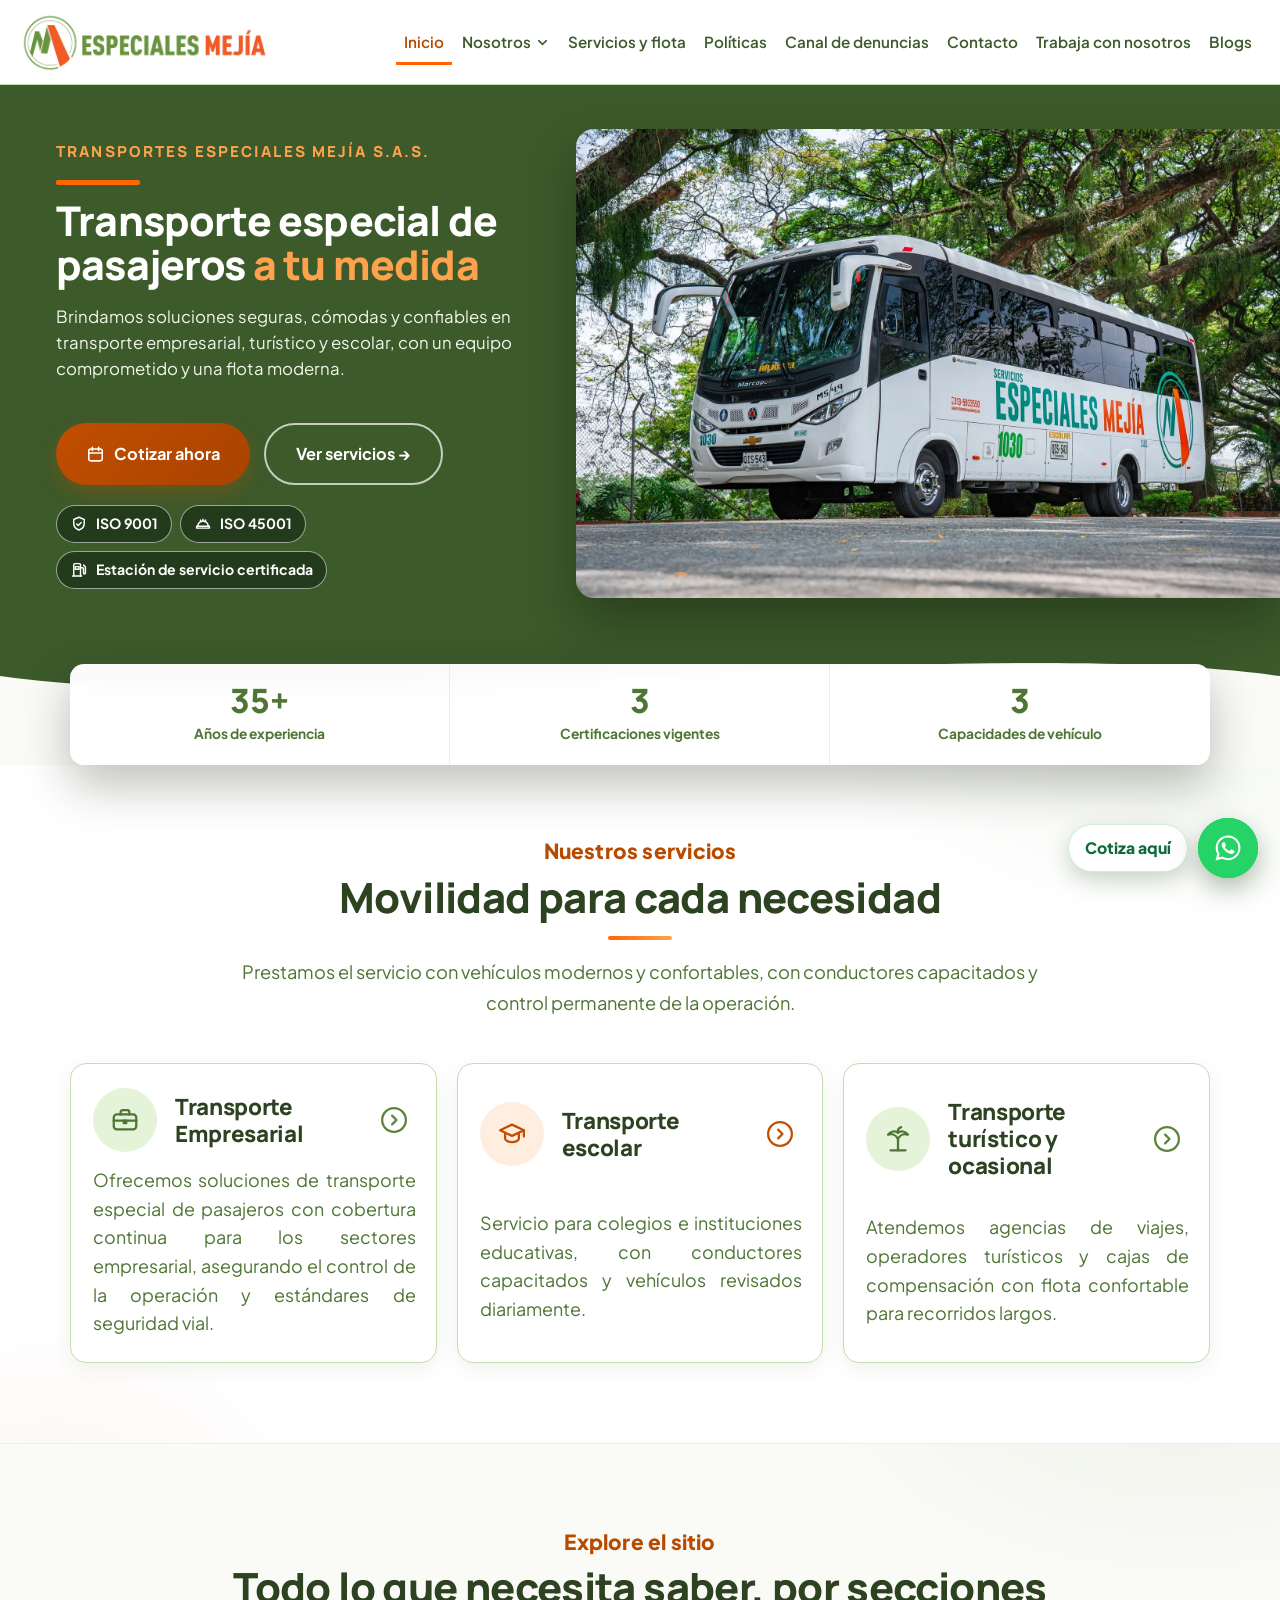
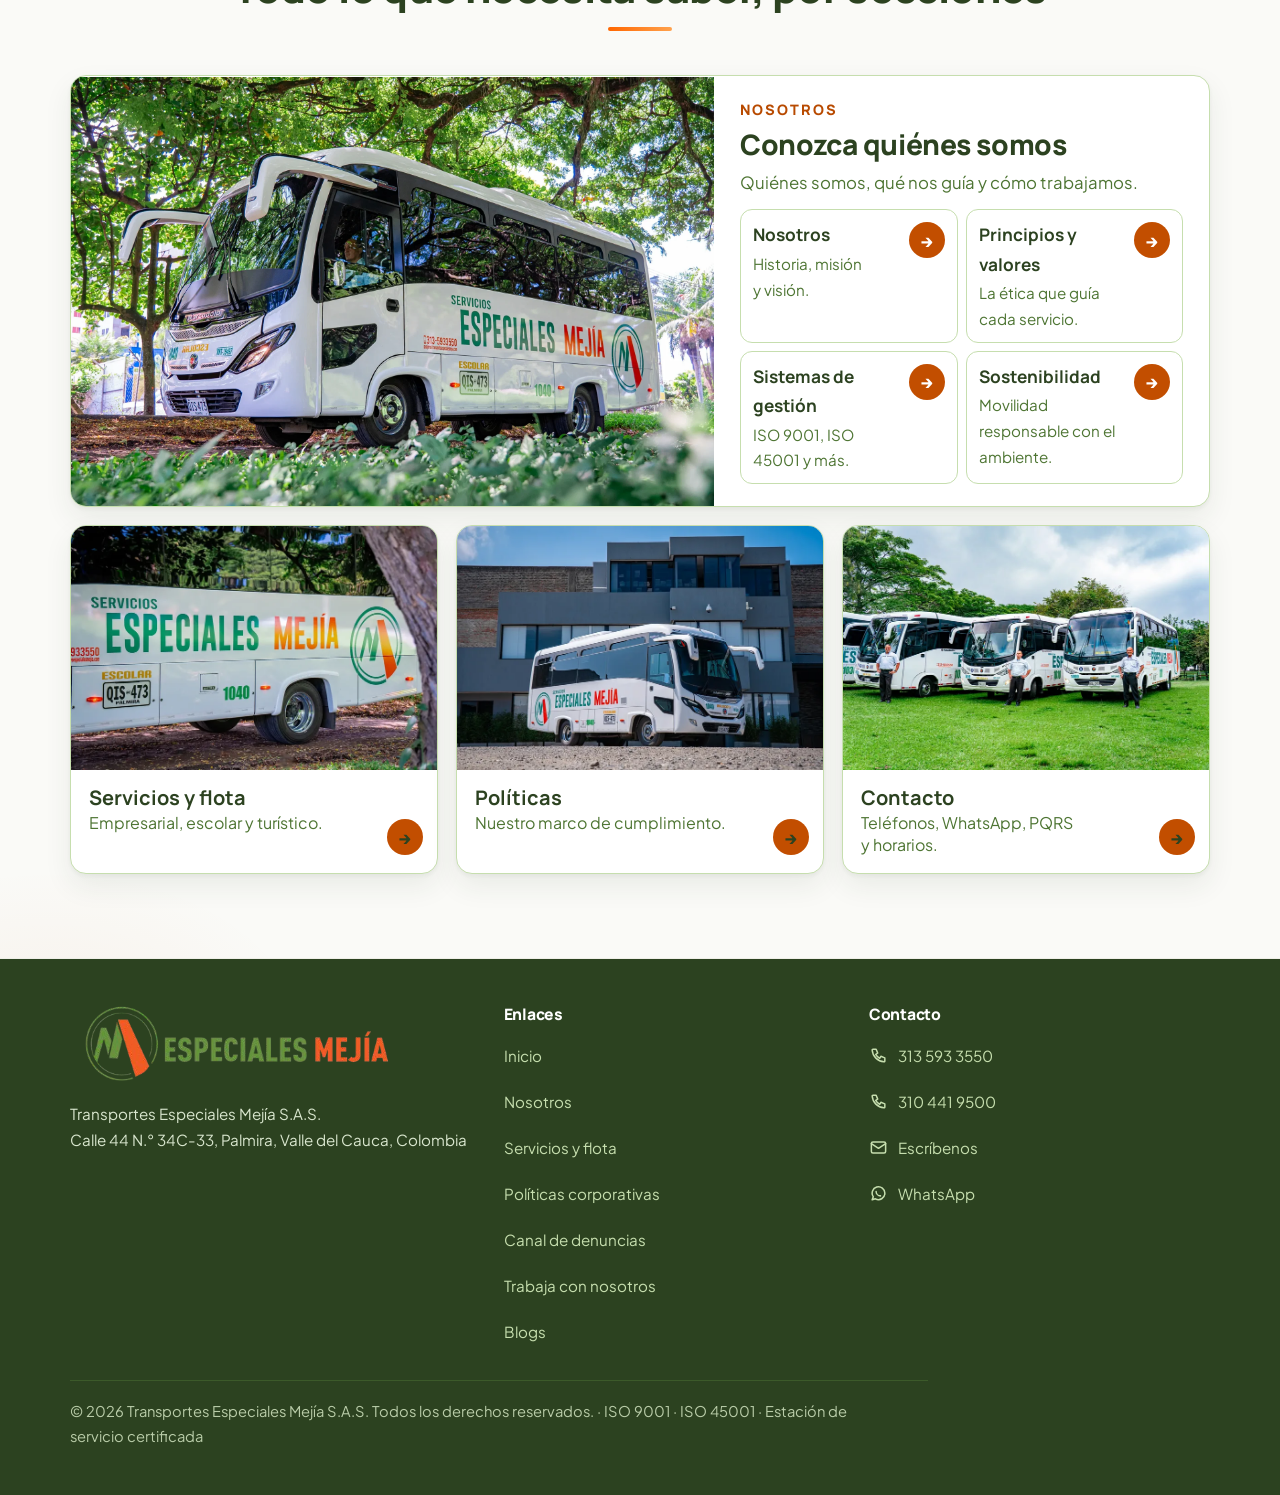
==== commit 1b1298e3: "Agregar fotos y banners nuevos (25,27,28) a las paginas, ajustes de contenido" ====
--- a/index.html
+++ b/index.html
@@ -125,13 +125,10 @@
       <span class="etiqueta">Explore el sitio</span>
       <h2 class="titulo">Todo lo que necesita saber, por secciones</h2>
     </div>
-    <div class="hub">
-      <a class="hub__t" href="nosotros.html"><img src="assets/fotos/min/19.webp" alt="" width="800" height="533" loading="lazy"><span class="hub__c"><b>Nosotros</b><small>Nuestra historia, misión, visión y valor diferencial.</small></span><span class="hub__f" aria-hidden="true">→</span></a>
-      <a class="hub__t" href="principios-valores.html"><img src="assets/fotos/min/18.webp" alt="" width="800" height="533" loading="lazy"><span class="hub__c"><b>Principios y valores</b><small>La ética que guía cada servicio.</small></span><span class="hub__f" aria-hidden="true">→</span></a>
-      <a class="hub__t" href="sistemas-de-gestion.html"><img src="assets/fotos/min/22.webp" alt="" width="800" height="533" loading="lazy"><span class="hub__c"><b>Sistemas de gestión</b><small>ISO 9001, ISO 45001 y más.</small></span><span class="hub__f" aria-hidden="true">→</span></a>
-      <a class="hub__t" href="sostenibilidad.html"><img src="assets/fotos/min/21.webp" alt="" width="800" height="533" loading="lazy"><span class="hub__c"><b>Sostenibilidad</b><small>Movilidad responsable con el ambiente.</small></span><span class="hub__f" aria-hidden="true">→</span></a>
-      <a class="hub__t" href="servicios.html"><img src="assets/fotos/min/24.webp" alt="" width="800" height="533" loading="lazy"><span class="hub__c"><b>Servicios y flota</b><small>Empresarial, escolar y turístico.</small></span><span class="hub__f" aria-hidden="true">→</span></a>
-      <a class="hub__t" href="politicas.html"><img src="assets/fotos/min/09.webp" alt="" width="800" height="533" loading="lazy"><span class="hub__c"><b>Políticas</b><small>Nuestro marco de cumplimiento.</small></span><span class="hub__f" aria-hidden="true">→</span></a>
+    <div class="hub hub--alt">
+      <article class="hub-grupo"><a class="hub-grupo__foto" href="nosotros.html" tabindex="-1" aria-hidden="true"><img src="assets/banners/28.webp" alt="" width="1920" height="1280" loading="lazy"></a><div class="hub-grupo__texto"><span class="hub-grupo__eti">Nosotros</span><h3>Conozca quiénes somos</h3><p>Quiénes somos, qué nos guía y cómo trabajamos.</p><ul class="hub-grupo__lista"><li><a href="nosotros.html"><span><b>Nosotros</b><small>Historia, misión y visión.</small></span><span class="hub__f" aria-hidden="true">→</span></a></li><li><a href="principios-valores.html"><span><b>Principios y valores</b><small>La ética que guía cada servicio.</small></span><span class="hub__f" aria-hidden="true">→</span></a></li><li><a href="sistemas-de-gestion.html"><span><b>Sistemas de gestión</b><small>ISO 9001, ISO 45001 y más.</small></span><span class="hub__f" aria-hidden="true">→</span></a></li><li><a href="sostenibilidad.html"><span><b>Sostenibilidad</b><small>Movilidad responsable con el ambiente.</small></span><span class="hub__f" aria-hidden="true">→</span></a></li></ul></div></article>
+      <a class="hub__t" href="servicios.html"><img src="assets/fotos/min/27.webp" alt="" width="800" height="533" loading="lazy"><span class="hub__c"><b>Servicios y flota</b><small>Empresarial, escolar y turístico.</small></span><span class="hub__f" aria-hidden="true">→</span></a>
+      <a class="hub__t" href="politicas.html"><img src="assets/fotos/min/38.webp" alt="" width="800" height="533" loading="lazy"><span class="hub__c"><b>Políticas</b><small>Nuestro marco de cumplimiento.</small></span><span class="hub__f" aria-hidden="true">→</span></a>
       <a class="hub__t" href="contacto.html"><img src="assets/fotos/min/20.webp" alt="" width="800" height="533" loading="lazy"><span class="hub__c"><b>Contacto</b><small>Teléfonos, WhatsApp, PQRS y horarios.</small></span><span class="hub__f" aria-hidden="true">→</span></a>
     </div>
   </div>
--- a/assets/css/styles.css
+++ b/assets/css/styles.css
@@ -847,6 +847,52 @@
 @media(max-width:799px){.hub__t{flex-basis:calc((100% - 18px)/2)}}
 @media(max-width:539px){.hub__t{flex-basis:100%}}
 
+/* foto completa en su proporción original (P04-S2-F1 = G36): sin recorte ni zoom */
+.marco--completa img{aspect-ratio:auto;height:auto;object-fit:contain}
+.marco--completa:hover img{transform:none}
+
+/* Valor diferencial (P06-S4): 3 fotos completas bajo los pilares */
+.vd-fotos{display:grid;grid-template-columns:repeat(3,1fr);gap:18px;margin-top:44px}
+.vd-fotos figure{margin:0;border-radius:16px;overflow:hidden;box-shadow:var(--sombra)}
+.vd-fotos img{display:block;width:100%;height:auto}
+@media(max-width:799px){.vd-fotos{grid-template-columns:1fr;gap:14px}}
+
+/* Nuestros servicios (P06-S2): 2 fotos completas bajo las tarjetas */
+.vd-fotos--2{grid-template-columns:repeat(2,1fr)}
+@media(max-width:799px){.vd-fotos--2{grid-template-columns:1fr}}
+
+/* Conducción eficiente (P05-S2-F4 = G26): misma tarjeta naranja, ahora con la foto de fondo bajo un velo naranja,
+   igual que las demás tarjetas del mosaico (que llevan velo verde) */
+.mosaico__solido--fondo{background:var(--naranja-btn)}
+.mosaico .mosaico__solido--fondo figcaption{background:linear-gradient(to top,rgba(194,78,0,.95) 0%,rgba(194,78,0,.86) 48%,rgba(194,78,0,.55) 100%)}
+.mosaico__solido--fondo .mosaico__ico{z-index:3}
+
+
+/* ===== Explore el sitio: accesos con la foto del encabezado de cada página ===== */
+/* Nosotros como tarjeta ancha (elegida el 23 nov), foto completa a la izquierda y sus 4 páginas al lado */
+.hub--alt{gap:18px}
+.hub-grupo{flex:0 0 100%;display:grid;grid-template-columns:minmax(0,1.15fr) minmax(0,1fr);align-items:center;background:#fff;border:1px solid var(--borde);border-radius:16px;overflow:hidden;box-shadow:var(--sombra)}
+.hub-grupo__foto{display:block;align-self:stretch;background:var(--verde-800);display:flex;align-items:center}
+.hub-grupo__foto img{display:block;width:100%;height:auto}
+.hub-grupo__texto{padding:28px 32px}
+.hub-grupo__eti{display:block;font-family:var(--fuente-titulo);font-weight:800;font-size:.9rem;letter-spacing:.14em;text-transform:uppercase;color:var(--naranja-txt);margin-bottom:6px}
+.hub-grupo h3{font-family:var(--fuente-titulo);font-size:clamp(1.5rem,2.2vw,2rem);line-height:1.15;color:var(--verde-900);margin:0 0 8px}
+.hub-grupo p{margin:0 0 16px;color:var(--texto-suave);font-size:1.05rem}
+.hub-grupo__lista{list-style:none;margin:0;padding:0;display:grid;gap:10px}
+.hub-grupo__lista a{position:relative;display:flex;align-items:center;justify-content:space-between;gap:14px;padding:12px 14px 12px 16px;border:1px solid var(--borde);border-radius:12px;background:var(--superficie,#fff);color:var(--verde-900);text-decoration:none;transition:border-color .2s ease,transform .2s ease}
+.hub-grupo__lista a>span:first-child{display:flex;flex-direction:column;gap:1px}
+.hub-grupo__lista b{font-family:var(--fuente-titulo);font-size:1.08rem}
+.hub-grupo__lista small{color:var(--texto-suave);font-size:.95rem}
+.hub-grupo__lista .hub__f{position:static;flex:none;color:#fff}
+.hub-grupo__lista a:hover,.hub-grupo__lista a:focus-visible{border-color:var(--naranja-500);transform:translateX(3px)}
+.hub--alt .hub__t{flex-basis:calc((100% - 36px)/3)}
+@media(max-width:899px){.hub-grupo{grid-template-columns:1fr}.hub-grupo__texto{padding:22px 20px}}
+@media(max-width:799px){.hub--alt .hub__t{flex-basis:calc((100% - 18px)/2)}}
+@media(max-width:539px){.hub--alt .hub__t{flex-basis:100%}}
+@media(min-width:1100px){.hub-grupo__lista{grid-template-columns:1fr 1fr}.hub-grupo__lista a{align-items:flex-start;min-height:100%}.hub-grupo__lista a .hub__f{margin-top:2px}}
+.hub-grupo__foto{background:transparent}
+@media(min-width:1100px){.hub-grupo{grid-template-columns:minmax(0,1.3fr) minmax(0,1fr)}.hub-grupo__texto{padding:22px 26px}.hub-grupo p{margin-bottom:12px}.hub-grupo__lista{gap:8px}.hub-grupo__lista a{padding:10px 12px}}
+
 /* ============================================================
    VERSIÓN VA — base visual de la versión A con las fotos del
    encabezado COMPLETAS (sin recorte, sin velo).
@@ -873,12 +919,12 @@
    ENCABEZADO UNIFICADO (portada y páginas interiores)
    Texto a la izquierda · foto COMPLETA pegada al borde derecho.
    La columna de texto ocupa la misma altura que la foto:
-   las migas alinean con el borde superior de la foto y el
-   bloque de título con su borde inferior.
+   páginas interiores: migas y bloque de título alineados arriba,
+   a la altura del borde superior de la foto.
    ============================================================ */
 .cabeza{display:flex;align-items:stretch;min-height:0;padding-block:44px;background:var(--verde-800);overflow:hidden;color:#fff}
 .cabeza::before{display:none}
-.cabeza .cabeza__texto{flex:0 0 45%;box-sizing:border-box;max-width:none;display:flex;flex-direction:column;justify-content:space-between;gap:28px;
+.cabeza .cabeza__texto{flex:0 0 45%;box-sizing:border-box;max-width:none;display:flex;flex-direction:column;justify-content:flex-start;gap:clamp(28px,3vw,48px);
   padding:6px 52px 6px max(56px,calc((100vw - 1440px) / 2 + 20px))}
 .cabeza .cabeza__texto>*,.cabeza .cabeza__bloque>*{max-width:640px}
 .cabeza__foto{flex:0 0 55%;box-sizing:border-box;margin:0;align-self:center}
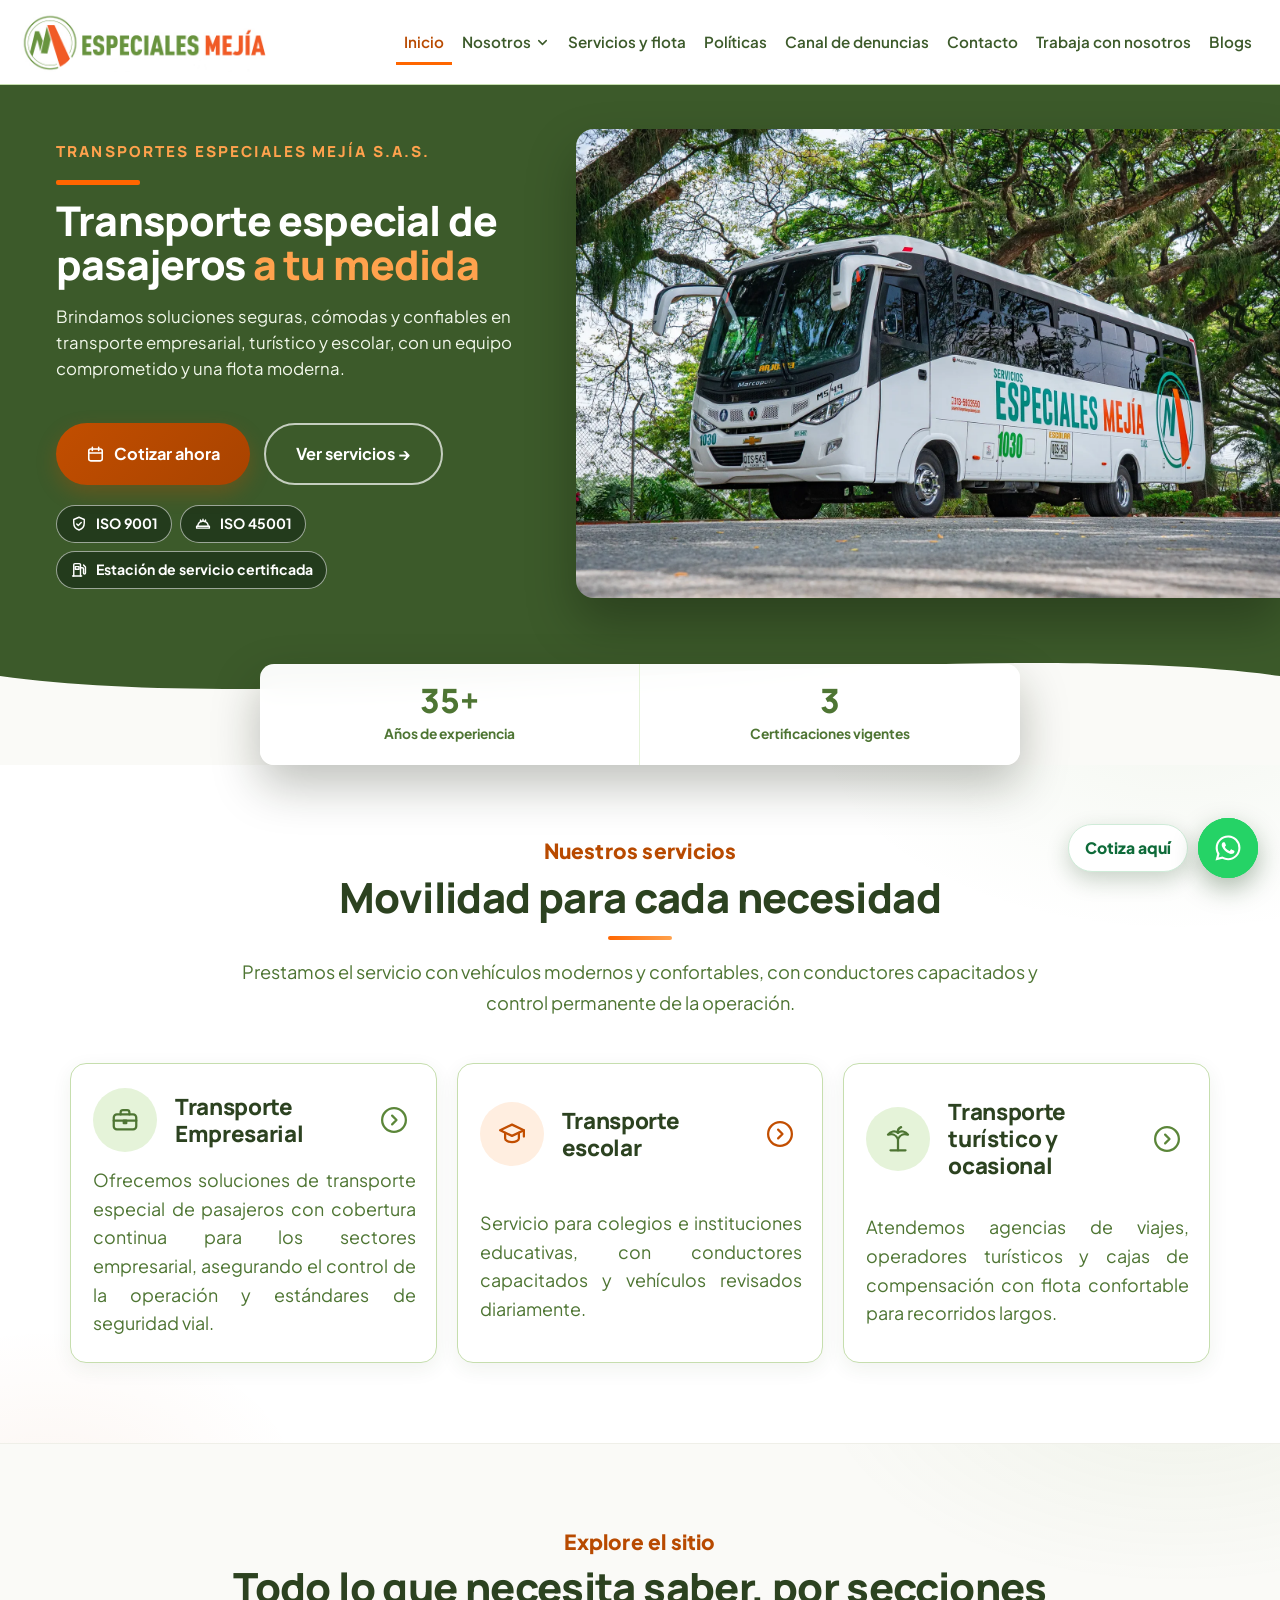
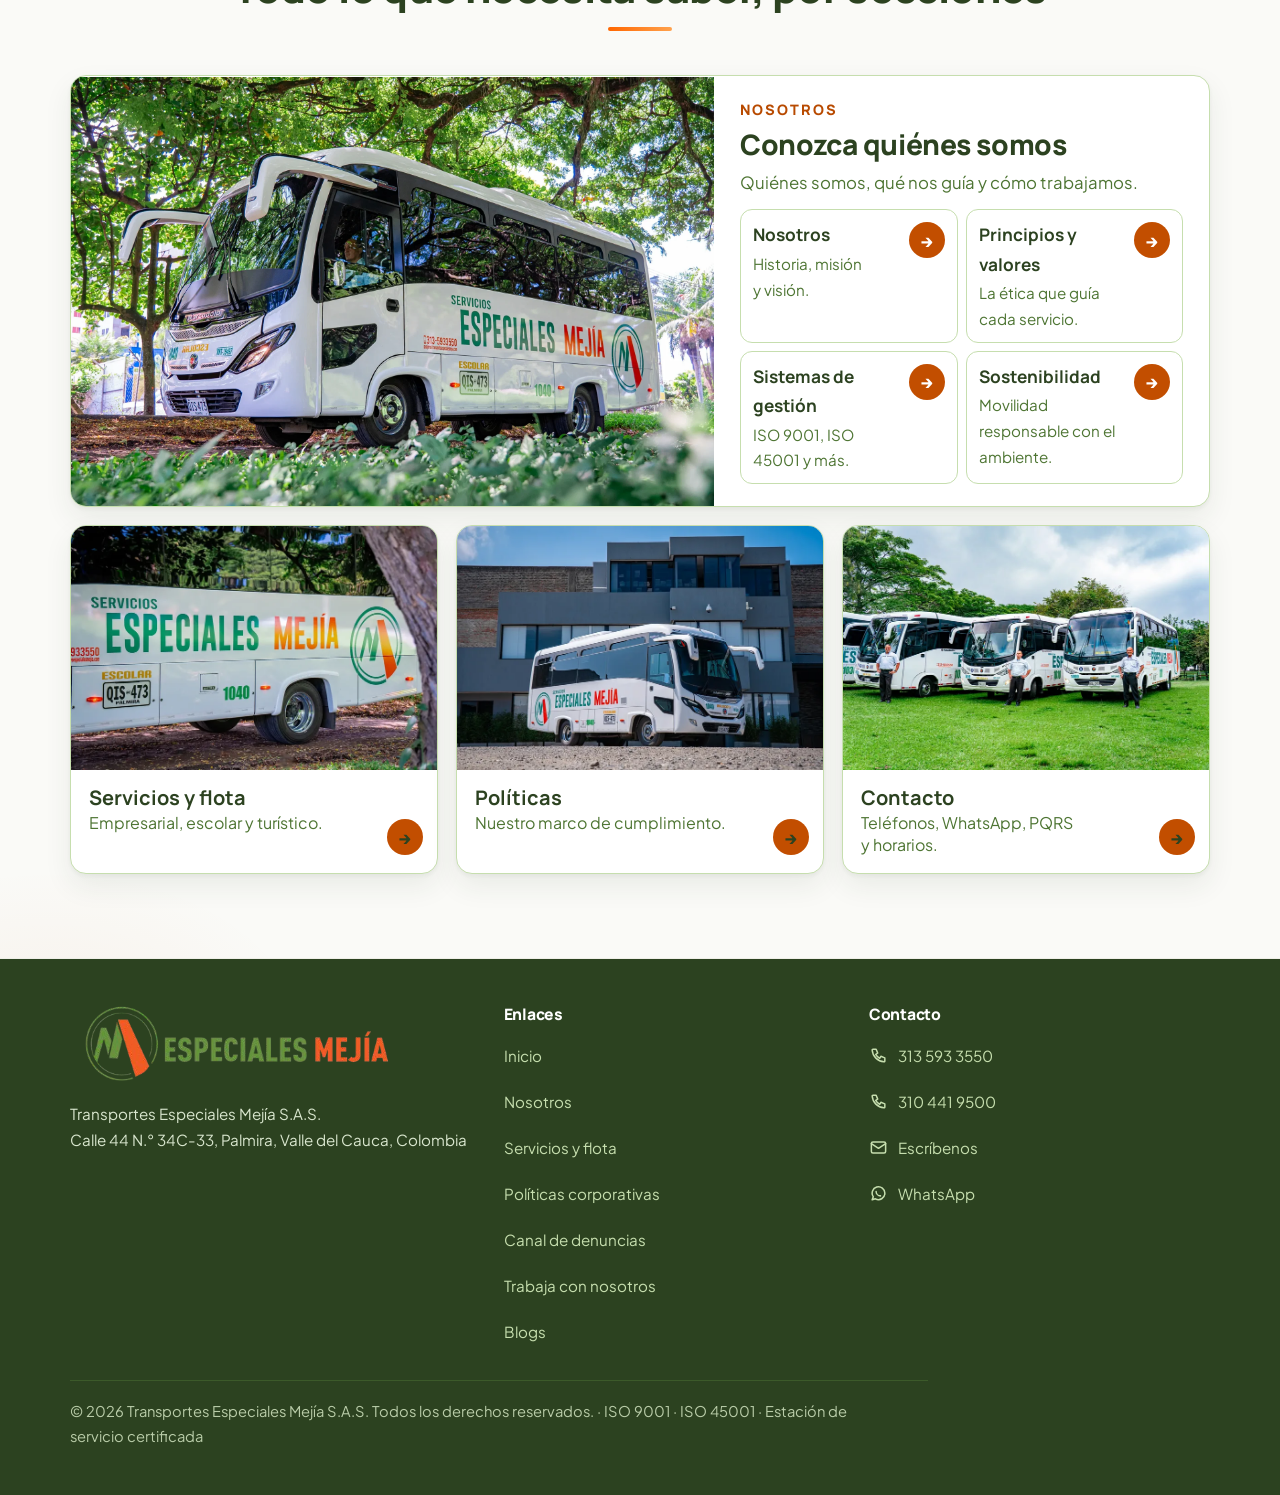
==== commit 24ba6a4c: "Retirar indicador Capacidades de vehiculo del inicio; correo de contacto con corte seguro" ====
--- a/index.html
+++ b/index.html
@@ -87,7 +87,6 @@
   <div class="heroe__tarjeta" id="tarjetaIndicadores">
     <div class="heroe__dato"><b data-cuenta="35" data-sufijo="+">35+</b><span>Años de experiencia</span></div>
     <div class="heroe__dato"><b data-cuenta="3">3</b><span>Certificaciones vigentes</span></div>
-    <div class="heroe__dato"><b data-cuenta="3">3</b><span>Capacidades de vehículo</span></div>
   </div>
 </div>
 
--- a/assets/css/styles.css
+++ b/assets/css/styles.css
@@ -893,6 +893,13 @@
 .hub-grupo__foto{background:transparent}
 @media(min-width:1100px){.hub-grupo{grid-template-columns:minmax(0,1.3fr) minmax(0,1fr)}.hub-grupo__texto{padding:22px 26px}.hub-grupo p{margin-bottom:12px}.hub-grupo__lista{gap:8px}.hub-grupo__lista a{padding:10px 12px}}
 
+/* Contacto (P10-S2): el correo es largo; letra un poco menor y corte seguro para que no se salga de su recuadro */
+.con a[href^="mailto"]{display:inline;font-size:clamp(.86rem,.72rem + .45vw,1rem);line-height:1.45;overflow-wrap:anywhere}
+@media(min-width:720px) and (max-width:899px){.con{flex-direction:column;align-items:flex-start}.con a[href^="mailto"]{font-size:.9rem}}
+
+/* Inicio (P01-S2): se retira «Capacidades de vehículo»; quedan 2 indicadores, centrados y con el mismo ancho por dato */
+.heroe__tarjeta{grid-template-columns:repeat(2,1fr);max-width:760px;margin-inline:auto}
+
 /* ============================================================
    VERSIÓN VA — base visual de la versión A con las fotos del
    encabezado COMPLETAS (sin recorte, sin velo).
